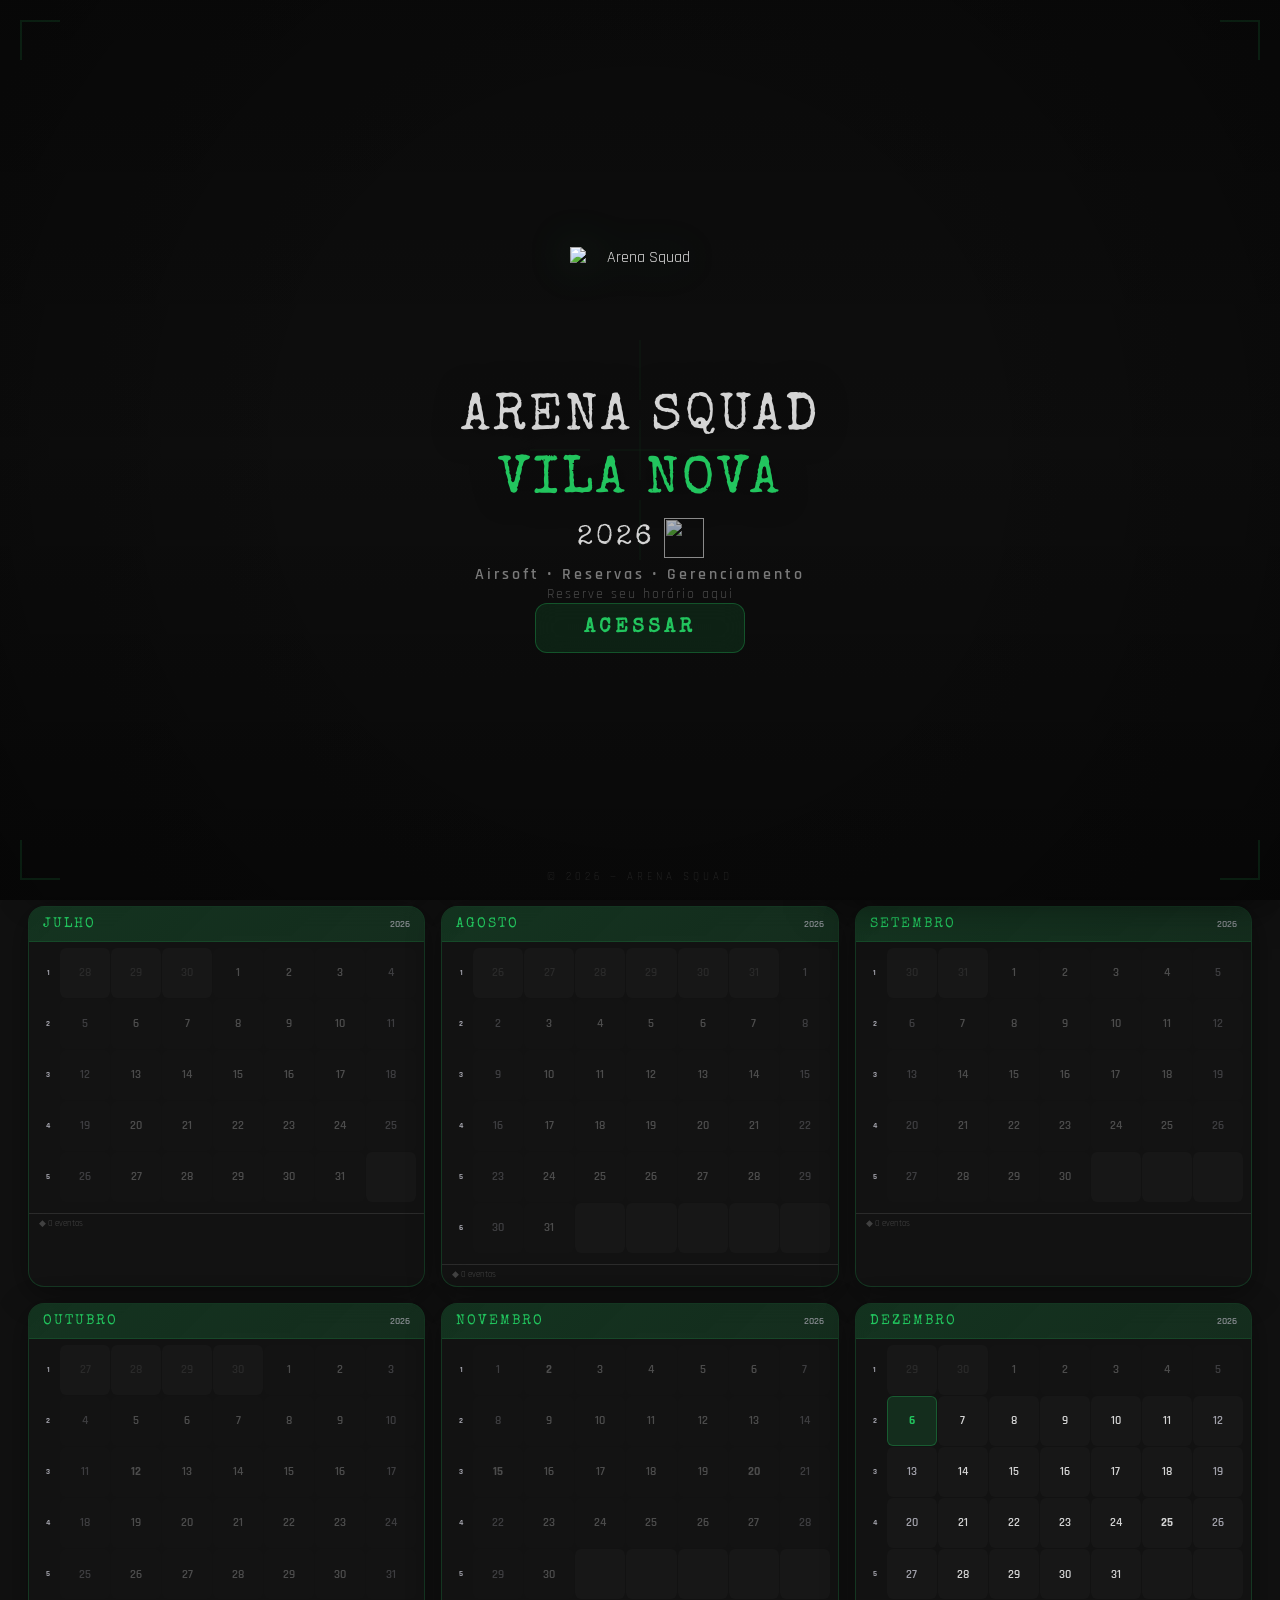
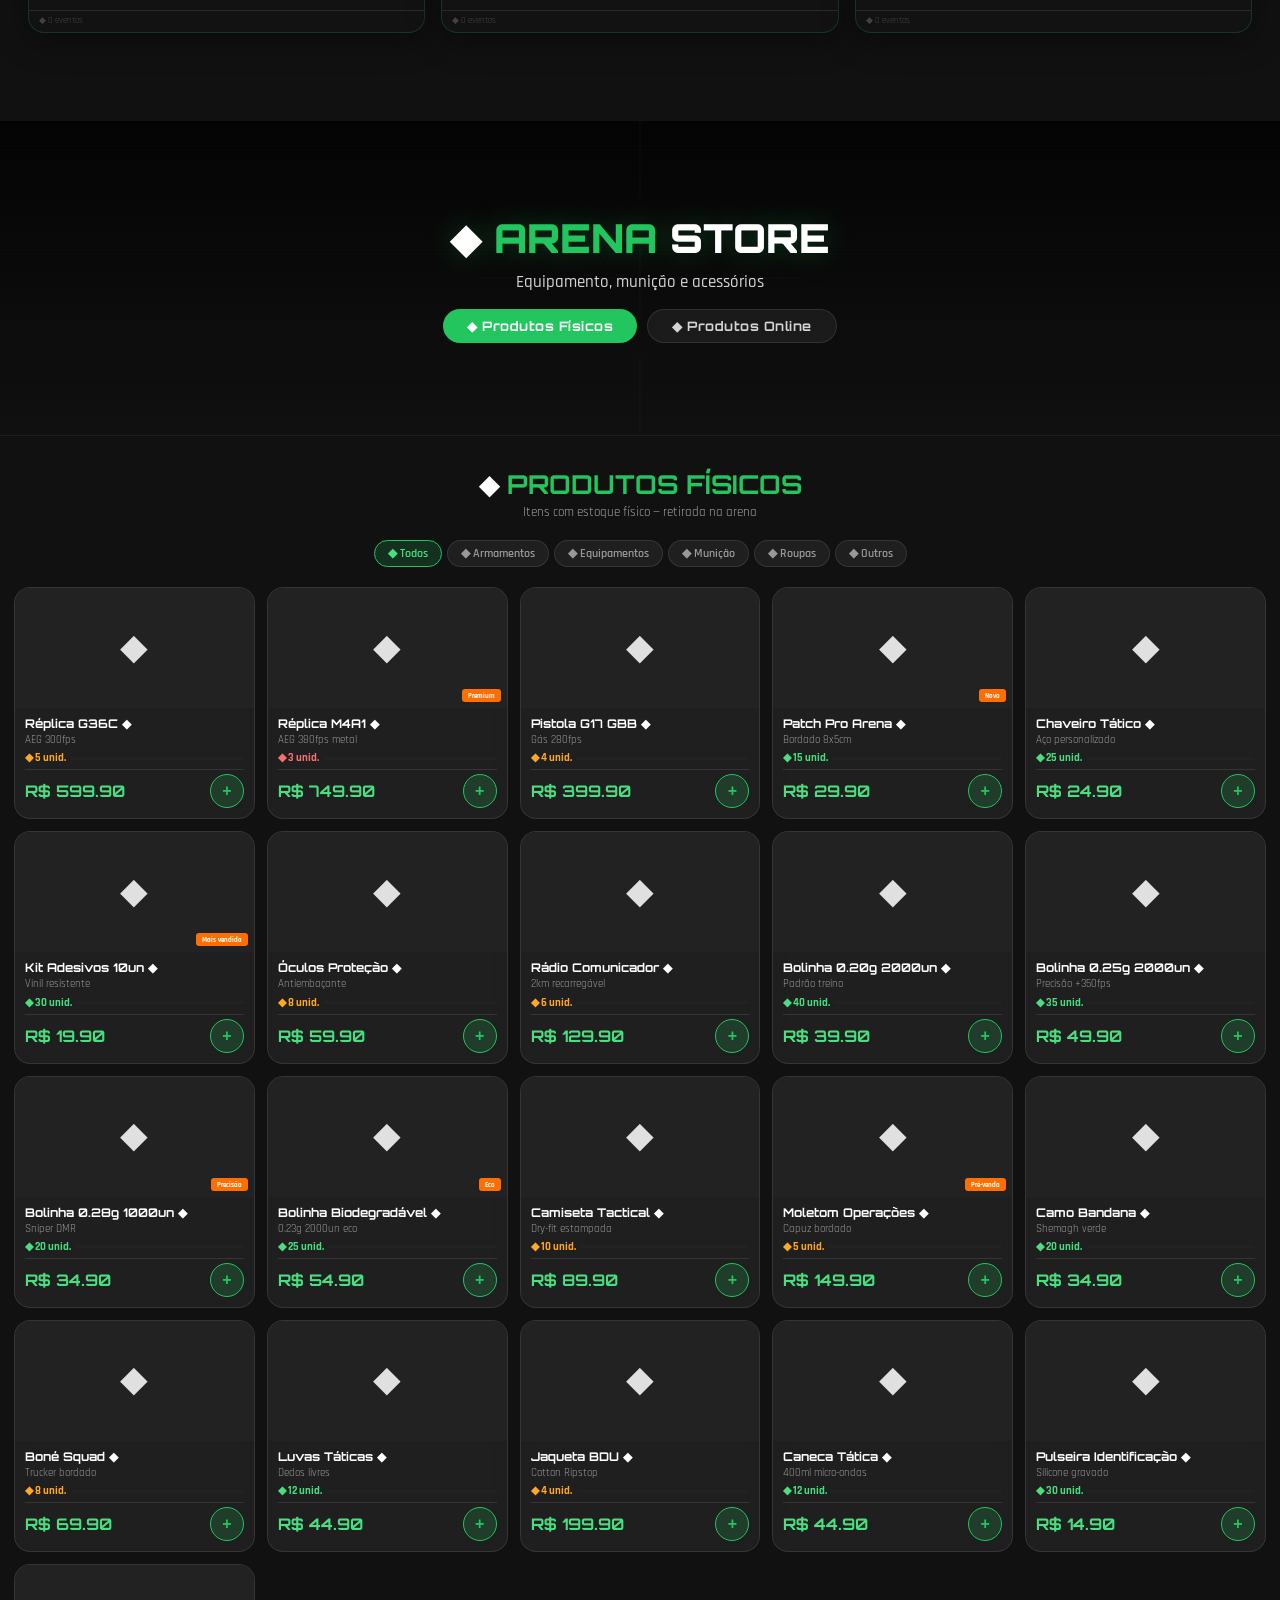
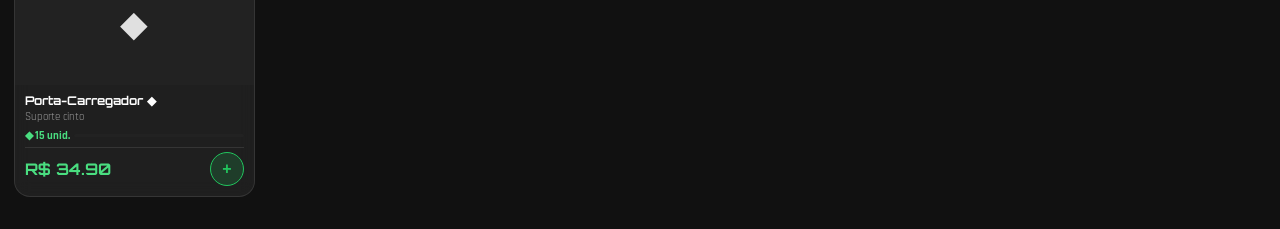
==== index.html @ 77be4187 "Arena Squad - Calendario" ====
<!DOCTYPE html>
<html lang="pt-BR">
<head>
    <meta charset="UTF-8">
    <meta name="viewport" content="width=device-width, initial-scale=1.0, maximum-scale=1.0, user-scalable=no">
    <title>Arena Squad - Airsoft</title>
    <style>
        @import url('https://fonts.googleapis.com/css2?family=Orbitron:wght@400;700;900&family=Rajdhani:wght@300;400;600;700&family=Special+Elite&display=swap');
        * { margin: 0; padding: 0; box-sizing: border-box; -webkit-tap-highlight-color: transparent; }
        :root {
            --green: #22c55e;
            --green-dark: #166534;
            --green-glass: rgba(34,197,94,0.18);
            --green-glow: rgba(34,197,94,0.35);
            --red: #ef4444;
            --red-glass: rgba(239,68,68,0.15);
            --sand: #d4d4d4;
            --sand-dark: #a1a1aa;
            --dark: #111;
            --dark-2: #1a1a1a;
            --glass-bg: rgba(255,255,255,0.06);
            --glass-border: rgba(255,255,255,0.10);
            --glass-shadow: 0 8px 32px rgba(0,0,0,0.4);
            --radius: 16px;
            --radius-sm: 10px;
        }
        html { scroll-behavior: smooth; }
        body {
            font-family: 'Rajdhani', sans-serif;
            background: var(--dark);
            color: #e0e0e0;
            min-height: 100vh;
            overflow-x: hidden;
            -webkit-font-smoothing: antialiased;
        }
        #matrixCanvas {
            position: fixed; inset: 0; z-index: 0;
            width: 100vw; height: 100vh;
            pointer-events: none;
            opacity: 0.6;
        }
        #splash {
            position: fixed; inset: 0; z-index: 9999;
            display: flex; flex-direction: column;
            align-items: center; justify-content: center;
            transition: opacity .7s ease, visibility .7s ease;
            background: var(--dark);
            overflow: hidden;
        }
        #splash.hidden { opacity: 0; visibility: hidden; pointer-events: none; }
        #splash .splash-bg {
            position: absolute; inset: 0;
            background-image: url('Logo realista.jpeg');
            background-size: cover; background-position: center;
            filter: blur(2px) brightness(0.45);
            animation: splashZoom 16s ease-in-out infinite alternate;
            transform: scale(1.05);
        }
        @keyframes splashZoom {
            0% { transform: scale(1.05); }
            100% { transform: scale(1.15); }
        }
        #splash .splash-overlay {
            position: absolute; inset: 0;
            background: linear-gradient(180deg, rgba(0,0,0,0.4), rgba(0,0,0,0.2), rgba(0,0,0,0.5));
        }
        #splash::after {
            content: '';
            position: absolute; inset: 0; z-index: 1;
            background: repeating-linear-gradient(0deg, transparent, transparent 2px, rgba(0,0,0,0.03) 2px, rgba(0,0,0,0.03) 4px),
                        radial-gradient(circle at 50% 50%, transparent 40%, rgba(0,0,0,0.3) 100%);
            pointer-events: none;
        }
        .splash-crosshair {
            position: absolute; z-index: 2; pointer-events: none; opacity: 0.08;
        }
        .splash-crosshair::before {
            content: ''; position: absolute; width: 60px; height: 1px;
            top: 50%; left: 50%; transform: translate(-50%, -50%);
            background: var(--green);
            box-shadow: -80px 0 0 var(--green), 80px 0 0 var(--green);
        }
        .splash-crosshair::after {
            content: ''; position: absolute; width: 1px; height: 60px;
            top: 50%; left: 50%; transform: translate(-50%, -50%);
            background: var(--green);
            box-shadow: 0 -80px 0 var(--green), 0 80px 0 var(--green);
        }
        .splash-corner { position: absolute; z-index: 2; pointer-events: none; opacity: 0.12; }
        .splash-corner.tl { top: 20px; left: 20px; border-top: 2px solid var(--green); border-left: 2px solid var(--green); width: 40px; height: 40px; }
        .splash-corner.tr { top: 20px; right: 20px; border-top: 2px solid var(--green); border-right: 2px solid var(--green); width: 40px; height: 40px; }
        .splash-corner.bl { bottom: 20px; left: 20px; border-bottom: 2px solid var(--green); border-left: 2px solid var(--green); width: 40px; height: 40px; }
        .splash-corner.br { bottom: 20px; right: 20px; border-bottom: 2px solid var(--green); border-right: 2px solid var(--green); width: 40px; height: 40px; }
        .splash-content { position: relative; z-index: 3; display: flex; flex-direction: column; align-items: center; justify-content: center; text-align: center; padding: 20px; width: 100%; max-width: 520px; }
        @keyframes logoPulse { 0%,100% { transform: scale(1); } 50% { transform: scale(1.03); } }
        .splash-content h1 {
            font-family: 'Special Elite', 'Orbitron', monospace;
            font-size: clamp(28px, 7vw, 52px);
            font-weight: 400;
            letter-spacing: 3px;
            text-shadow: 0 2px 30px rgba(0,0,0,0.5);
            line-height: 1.2;
        }
        .splash-content h1 .calendario { color: var(--sand); }
        .splash-content h1 .arena-squad { color: var(--green); }
        .splash-content .splash-sub { color: rgba(255,255,255,0.45); font-size: clamp(13px, 3vw, 16px); letter-spacing: 3px; font-weight: 600; }
        .splash-content .splash-reserve { color: rgba(255,255,255,0.25); font-size: clamp(12px, 2.5vw, 14px); letter-spacing: 2px; }
        .splash-btn {
            background: rgba(34,197,94,0.12);
            backdrop-filter: blur(12px);
            border: 1px solid rgba(34,197,94,0.3);
            color: var(--green);
            padding: 14px 48px;
            border-radius: 12px;
            font-size: clamp(16px, 4vw, 20px);
            font-weight: 700;
            cursor: pointer;
            font-family: 'Special Elite', 'Orbitron', monospace;
            text-transform: uppercase;
            letter-spacing: 4px;
            transition: all .3s ease;
            -webkit-backdrop-filter: blur(12px);
        }
        .splash-btn:hover { background: rgba(34,197,94,0.2); border-color: rgba(34,197,94,0.5); box-shadow: 0 0 40px rgba(34,197,94,0.15); transform: translateY(-2px); }
        .splash-btn:active { transform: scale(.97); }
        .splash-footer { position: absolute; bottom: 16px; z-index: 3; color: rgba(255,255,255,0.1); font-size: 11px; letter-spacing: 4px; }

        .topbar {
            position: sticky; top: 0; z-index: 100;
            background: rgba(10,10,10,0.85);
            backdrop-filter: blur(20px);
            -webkit-backdrop-filter: blur(20px);
            border-bottom: 1px solid var(--glass-border);
            padding: 0 clamp(12px, 3vw, 28px);
            height: 60px;
            display: flex; align-items: center; justify-content: space-between;
        }
        .topbar-brand { display: flex; align-items: center; gap: 10px; text-decoration: none; }
        .topbar-brand .icon { width: 34px; height: 34px; background: var(--glass-bg); border: 1px solid var(--glass-border); border-radius: 10px; display: flex; align-items: center; justify-content: center; font-size: 16px; backdrop-filter: blur(8px); }
        .topbar-brand h1 { font-family: 'Special Elite', 'Orbitron', monospace; font-size: clamp(14px, 3.5vw, 18px); font-weight: 400; color: var(--green); letter-spacing: 2px; }
        .topbar-brand h1 span { color: var(--sand); }
        .topbar-actions { display: flex; gap: 8px; }
        .topbar-actions button { background: var(--glass-bg); border: 1px solid var(--glass-border); backdrop-filter: blur(8px); -webkit-backdrop-filter: blur(8px); color: var(--green); padding: 7px 14px; border-radius: 10px; cursor: pointer; font-size: clamp(11px, 2.5vw, 13px); font-weight: 700; font-family: 'Rajdhani', sans-serif; text-transform: uppercase; letter-spacing: 1px; transition: all .2s; white-space: nowrap; }
        .topbar-actions button:hover { background: var(--green-glass); border-color: rgba(34,197,94,0.3); }
        .topbar-actions .btn-primary { background: linear-gradient(135deg, var(--green-dark), var(--green)); color: #fff; border: none; }

        .year-section { position: relative; z-index: 1; max-width: 1400px; margin: 0 auto; padding: clamp(12px, 3vw, 20px) clamp(12px, 3vw, 28px) 6px; }
        .year-header { background: rgba(255,255,255,0.03); backdrop-filter: blur(16px); -webkit-backdrop-filter: blur(16px); border: 1px solid var(--glass-border); border-radius: var(--radius); padding: clamp(14px, 3vw, 20px) clamp(16px, 3vw, 24px); display: flex; flex-wrap: wrap; gap: 12px; justify-content: space-between; align-items: center; box-shadow: var(--glass-shadow); }
        .year-header h1 { font-family: 'Special Elite', 'Orbitron', monospace; font-size: clamp(20px, 5vw, 26px); font-weight: 400; color: var(--green); letter-spacing: 2px; }
        .year-header h1 span { color: var(--sand); }
        .year-nav { display: flex; gap: 6px; flex-wrap: wrap; }
        .year-nav button { background: var(--glass-bg); backdrop-filter: blur(8px); -webkit-backdrop-filter: blur(8px); border: 1px solid var(--glass-border); color: var(--green); padding: clamp(6px, 1.5vw, 8px) clamp(10px, 2.5vw, 16px); border-radius: 10px; cursor: pointer; font-size: clamp(11px, 2.5vw, 13px); font-weight: 700; font-family: 'Rajdhani', sans-serif; text-transform: uppercase; letter-spacing: 1px; transition: all .2s; }
        .year-nav button:hover { background: var(--green-glass); }
        .year-nav .btn-today { background: linear-gradient(135deg, var(--green-dark), var(--green)); color: #fff; border: none; }

        .months-grid { position: relative; z-index: 1; max-width: 1400px; margin: 0 auto; padding: 0 clamp(12px, 3vw, 28px) clamp(16px, 3vw, 28px); display: grid; grid-template-columns: repeat(auto-fill, minmax(min(300px, 100%), 1fr)); gap: clamp(10px, 2vw, 16px); }
        .month-card { background: rgba(20,20,20,0.6); backdrop-filter: blur(12px); -webkit-backdrop-filter: blur(12px); border: 1px solid rgba(34,197,94,0.2); border-radius: var(--radius); overflow: hidden; box-shadow: var(--glass-shadow); transition: all .3s ease; }
        .month-card:hover { border-color: rgba(34,197,94,0.4); box-shadow: 0 8px 32px rgba(34,197,94,0.1); transform: translateY(-2px); }
        .month-card .mc-header { background: linear-gradient(135deg, rgba(22,101,52,0.4), rgba(34,197,94,0.15)); border-bottom: 1px solid rgba(34,197,94,0.15); padding: clamp(8px, 2vw, 10px) clamp(10px, 2vw, 14px); display: flex; justify-content: space-between; align-items: center; }
        .month-card .mc-header h3 { font-family: 'Special Elite', 'Orbitron', monospace; font-size: clamp(12px, 2vw, 14px); font-weight: 400; color: var(--green); letter-spacing: 2px; text-transform: uppercase; }
        .month-card .mc-header .mc-year { font-size: 10px; color: var(--sand-dark); opacity: .8; font-weight: 600; }
        .month-card .mc-body { padding: clamp(4px, 1vw, 6px) clamp(6px, 1.5vw, 8px) clamp(6px, 1.5vw, 10px); }
        .week-row { display: grid; grid-template-columns: 22px repeat(7, 1fr); gap: 1px; margin-bottom: 1px; }
        .week-row .wn { font-size: 8px; font-weight: 700; color: var(--sand-dark); display: flex; align-items: center; justify-content: center; }
        .week-row .wd { aspect-ratio: 1; border-radius: 6px; display: flex; align-items: center; justify-content: center; cursor: pointer; font-size: clamp(10px, 2vw, 12px); font-weight: 600; color: var(--sand); transition: all .15s ease; min-height: 24px; position: relative; background: rgba(255,255,255,0.02); }
        .week-row .wd:hover { background: var(--green-glass); color: var(--green); }
	        .week-row .wd.past { opacity: 0.3; cursor: default; pointer-events: none; }
        .week-row .wd.other { color: #2a2a2a; }
        .week-row .wd.weekend { color: var(--sand-dark); }
        .week-row .wd.today { background: rgba(34,197,94,0.15); font-weight: 700; color: var(--green); border: 1px solid rgba(34,197,94,0.3); }
        .week-row .wd.selected { background: rgba(34,197,94,0.25); color: #fff; font-weight: 700; border: 1px solid var(--green); }
        .week-row .wd.holiday { font-weight: 700; color: var(--sand); }
        .week-row .wd .ev-dot { width: 5px; height: 5px; border-radius: 50%; position: absolute; bottom: 2px; }
        .week-row .wd .ev-dot.green { background: var(--sand); box-shadow: 0 0 6px rgba(34,197,94,0.6); }
        .week-row .wd .ev-dot.red { background: var(--sand); box-shadow: 0 0 6px rgba(34,197,94,0.6); }
        .week-row .wd .ev-dot.blue { background: var(--sand); box-shadow: 0 0 6px rgba(34,197,94,0.6); }
        .week-row .wd .ev-dot.purple { background: var(--sand); box-shadow: 0 0 6px rgba(34,197,94,0.6); }
        .week-row .wd .ev-dot.yellow { background: var(--sand); box-shadow: 0 0 6px rgba(34,197,94,0.6); }
        .mc-legend { display: flex; gap: 4px; flex-wrap: wrap; padding: 4px 10px 6px; border-top: 1px solid var(--glass-border); font-size: 9px; color: rgba(255,255,255,0.2); }

        .side-panel { position: fixed; top: 60px; right: 0; width: min(440px, 100vw); height: calc(100vh - 60px); background: rgba(10,10,10,0.92); backdrop-filter: blur(24px); -webkit-backdrop-filter: blur(24px); border-left: 1px solid var(--glass-border); box-shadow: -8px 0 40px rgba(0,0,0,0.5); z-index: 50; transform: translateX(100%); transition: transform .35s cubic-bezier(.22,1,.36,1); display: flex; flex-direction: column; }
        .side-panel.open { transform: translateX(0); }
        .side-panel .sp-header { padding: clamp(14px, 3vw, 20px); border-bottom: 1px solid var(--glass-border); display: flex; justify-content: space-between; align-items: flex-start; flex-shrink: 0; }
        .side-panel .sp-header .sp-day { font-size: clamp(24px, 6vw, 28px); font-weight: 900; color: var(--green); font-family: 'Orbitron', monospace; line-height: 1; }
        .side-panel .sp-header .sp-date { font-size: clamp(13px, 3vw, 14px); font-weight: 600; color: var(--sand); }
        .side-panel .sp-header .sp-weekday { font-size: 12px; font-weight: 500; color: rgba(255,255,255,0.3); }
        .side-panel .sp-close { background: var(--glass-bg); border: 1px solid var(--glass-border); font-size: 18px; cursor: pointer; color: rgba(255,255,255,0.4); padding: 6px 10px; border-radius: 8px; transition: all .2s; }
        .side-panel .sp-close:hover { background: rgba(255,255,255,0.08); color: #fff; }
        .side-panel .sp-body { flex: 1; overflow-y: auto; padding: clamp(10px, 2vw, 16px); -webkit-overflow-scrolling: touch; }
        .sp-slot { display: flex; align-items: stretch; gap: 0; border-bottom: 1px solid var(--glass-border); min-height: 48px; transition: background .2s; border-radius: 10px; margin-bottom: 6px; background: var(--glass-bg); }
        .sp-slot:hover { background: rgba(255,255,255,0.05); }
        .sp-slot.ocupado { background: rgba(34,197,94,0.06); border: 1px solid rgba(34,197,94,0.15); }
        .sp-slot.reservado { background: rgba(139,92,246,0.06); border: 1px solid rgba(139,92,246,0.15); }
        .sp-time { width: 70px; flex-shrink: 0; padding: 10px 8px 10px 12px; display: flex; flex-direction: column; align-items: flex-end; justify-content: center; border-right: 1px solid var(--glass-border); }
        .sp-time .sp-hour { font-size: clamp(12px, 2.5vw, 13px); font-weight: 700; color: var(--green); font-family: 'Orbitron', monospace; line-height: 1.2; }
        .sp-time .sp-sub { font-size: 9px; font-weight: 500; color: rgba(255,255,255,0.25); }
        .sp-slot-inner { flex: 1; min-width: 0; padding: 8px 12px; display: flex; flex-direction: column; justify-content: center; gap: 4px; }
        .sp-slot-inner .sp-free { color: rgba(255,255,255,0.15); font-size: 13px; font-style: italic; }
        .sp-ev { display: flex; align-items: center; gap: 8px; padding: 6px 10px; border-radius: 8px; background: rgba(255,255,255,0.03); border-left: 3px solid var(--green); }
        .sp-ev.reuniao { border-left-color: var(--sand); }
        .sp-ev.prazo { border-left-color: var(--sand); }
        .sp-ev.reservado { border-left-color: var(--sand); background: rgba(34,197,94,0.08); }
        .sp-ev .sp-ev-title { flex: 1; font-size: clamp(12px, 2.5vw, 13px); font-weight: 600; color: #ddd; min-width: 0; overflow: hidden; text-overflow: ellipsis; white-space: nowrap; }
        .sp-ev .sp-ev-tag { font-size: 9px; font-weight: 700; text-transform: uppercase; letter-spacing: 0.5px; padding: 2px 6px; border-radius: 4px; background: rgba(255,255,255,0.05); color: rgba(255,255,255,0.4); flex-shrink: 0; }
        .btn-reservar { background: linear-gradient(135deg, var(--green-dark), var(--green)); color: #fff; border: none; padding: 6px 14px; border-radius: 8px; cursor: pointer; font-size: 12px; font-weight: 700; font-family: 'Rajdhani', sans-serif; text-transform: uppercase; letter-spacing: 1px; transition: all .2s; align-self: flex-start; }
        .btn-reservar:hover { box-shadow: 0 0 20px rgba(34,197,94,0.2); }
        .sp-ev-actions { display: flex; gap: 2px; flex-shrink: 0; }
        .sp-ev-actions button { background: none; border: none; color: rgba(255,255,255,0.2); cursor: pointer; padding: 4px 6px; font-size: 13px; border-radius: 6px; transition: all .15s; }
        .sp-ev-actions button:hover { background: rgba(255,255,255,0.06); color: #aaa; }
        .sp-ev-actions .del:hover { background: rgba(239,68,68,0.15); color: #ef4444; }
        .sp-holiday { padding: 10px 14px; background: rgba(234,179,8,0.08); border: 1px solid rgba(234,179,8,0.15); border-radius: 10px; font-size: 14px; font-weight: 600; color: var(--sand); display: flex; align-items: center; gap: 8px; }

        .modal-overlay { position: fixed; inset: 0; background: rgba(0,0,0,0.6); backdrop-filter: blur(8px); -webkit-backdrop-filter: blur(8px); z-index: 200; display: none; align-items: center; justify-content: center; padding: 16px; }
        .modal-overlay.open { display: flex; }
        .modal { background: rgba(20,20,20,0.95); backdrop-filter: blur(24px); -webkit-backdrop-filter: blur(24px); border: 1px solid var(--glass-border); border-radius: var(--radius); padding: clamp(20px, 4vw, 32px); width: min(520px, 100%); box-shadow: 0 20px 60px rgba(0,0,0,0.6); animation: modalIn .3s ease; max-height: 90vh; overflow-y: auto; -webkit-overflow-scrolling: touch; }
        @keyframes modalIn { from { opacity: 0; transform: scale(.96) translateY(10px); } to { opacity: 1; transform: scale(1) translateY(0); } }
        .modal h2 { font-size: clamp(18px, 4vw, 22px); font-weight: 700; margin-bottom: 4px; color: var(--green); font-family: 'Orbitron', monospace; }
        .modal .modal-sub { color: rgba(255,255,255,0.4); font-size: clamp(13px, 2.5vw, 14px); margin-bottom: 18px; }
        .modal label { display: block; font-size: 13px; font-weight: 600; color: var(--sand); margin-bottom: 4px; }
        .modal input, .modal select, .modal textarea { width: 100%; padding: 12px 14px; background: rgba(255,255,255,0.04); border: 1px solid var(--glass-border); border-radius: 10px; font-size: clamp(14px, 3vw, 15px); font-family: 'Rajdhani', sans-serif; color: #e0e0e0; outline: none; margin-bottom: 14px; transition: border .2s; -webkit-appearance: none; appearance: none; }
        .modal input:focus, .modal select:focus, .modal textarea:focus { border-color: var(--green); box-shadow: 0 0 20px rgba(34,197,94,0.08); }
        .modal-row { display: flex; gap: 12px; flex-wrap: wrap; }
        .modal-row > div { flex: 1; min-width: 120px; }
        .modal-actions { display: flex; gap: 10px; justify-content: flex-end; margin-top: 8px; flex-wrap: wrap; }
        .modal-actions button { padding: 12px 24px; border-radius: 10px; font-size: clamp(13px, 3vw, 14px); font-weight: 700; cursor: pointer; font-family: 'Rajdhani', sans-serif; text-transform: uppercase; letter-spacing: 1px; border: none; transition: all .2s; flex: 1; min-width: 100px; }
        .modal-actions .btn-back { background: rgba(255,255,255,0.05); color: rgba(255,255,255,0.5); }
        .modal-actions .btn-back:hover { background: rgba(255,255,255,0.08); }
        .modal-actions .btn-next, .modal-actions .btn-confirm { background: linear-gradient(135deg, var(--green-dark), var(--green)); color: #fff; }
        .modal-actions .btn-next:hover, .modal-actions .btn-confirm:hover { box-shadow: 0 0 20px rgba(34,197,94,0.2); }

        .step { display: none; animation: fadeIn .3s ease; }
        .step.active { display: block; }
        @keyframes fadeIn { from { opacity: 0; transform: translateY(8px); } to { opacity: 1; transform: translateY(0); } }
        .step-indicator { display: flex; gap: 6px; margin-bottom: 18px; }
        .step-dot { flex: 1; height: 4px; border-radius: 4px; background: rgba(255,255,255,0.06); transition: background .3s; }
        .step-dot.active { background: var(--green); }
        .step-dot.done { background: rgba(34,197,94,0.4); }

        .rules-box { background: rgba(255,255,255,0.02); border: 1px solid var(--glass-border); border-radius: 10px; padding: 14px; margin-bottom: 14px; font-size: clamp(12px, 2.5vw, 13px); color: #999; line-height: 1.7; max-height: 180px; overflow-y: auto; }
        .rules-box h4 { font-size: 14px; font-weight: 700; color: var(--green); margin-bottom: 6px; }
        .rules-box ul { padding-left: 16px; }
        .pix-box { background: rgba(34,197,94,0.04); border: 1px solid rgba(34,197,94,0.15); border-radius: 12px; padding: 20px; text-align: center; margin-bottom: 14px; }
        .pix-box .pix-title { font-size: 16px; font-weight: 700; color: var(--green); }
        .pix-box .pix-valor { font-size: clamp(24px, 6vw, 30px); font-weight: 900; color: var(--green); font-family: 'Orbitron', monospace; margin: 8px 0; }
        .pix-box .pix-chave { background: rgba(0,0,0,0.3); border: 1px solid var(--glass-border); border-radius: 8px; padding: 10px; font-size: 13px; font-weight: 600; color: var(--sand); word-break: break-all; margin-bottom: 8px; font-family: monospace; }
        .btn-copy { background: linear-gradient(135deg, var(--green-dark), var(--green)); color: #fff; border: none; padding: 10px 24px; border-radius: 10px; cursor: pointer; font-size: 13px; font-weight: 700; font-family: 'Rajdhani', sans-serif; text-transform: uppercase; letter-spacing: 1px; transition: all .2s; }

        .estilo-item, .tipo-item { border-radius: 10px !important; padding: clamp(8px, 2vw, 12px) !important; border: 1px solid var(--glass-border) !important; background: var(--glass-bg) !important; transition: all .2s; color: rgba(255,255,255,0.6) !important; font-size: clamp(11px, 2.5vw, 12px) !important; cursor: pointer; text-align: center; }
        .estilo-item:hover, .tipo-item:hover { border-color: rgba(34,197,94,0.3) !important; background: var(--green-glass) !important; }
        #estilosGrid, #tipoJogoGrid { display: grid; grid-template-columns: 1fr 1fr; gap: 6px; margin-bottom: 12px; }

        .toast-container { position: fixed; bottom: 16px; right: 16px; left: 16px; z-index: 300; display: flex; flex-direction: column; gap: 8px; pointer-events: none; }
        .toast { background: rgba(20,20,20,0.95); backdrop-filter: blur(16px); -webkit-backdrop-filter: blur(16px); border: 1px solid var(--glass-border); color: #e0e0e0; padding: 12px 20px; border-radius: 12px; font-size: 13px; font-weight: 600; box-shadow: 0 8px 30px rgba(0,0,0,0.3); animation: toastIn .3s ease, toastOut .3s ease 3s forwards; pointer-events: auto; text-align: center; }
        .toast.success { border-color: rgba(34,197,94,0.3); }
        .toast.error { border-color: rgba(239,68,68,0.3); }
        @keyframes toastIn { from { opacity: 0; transform: translateY(20px); } to { opacity: 1; transform: translateY(0); } }
        @keyframes toastOut { to { opacity: 0; transform: translateY(20px); } }

        @media (max-width: 600px) {
            .topbar { height: 54px; padding: 0 12px; }
            .side-panel { width: 100vw; }
            .side-panel .sp-header { padding: 12px 14px; }
            .side-panel .sp-body { padding: 8px 12px; }
            .sp-slot { min-height: 44px; }
            .sp-time { width: 60px; padding: 8px 6px 8px 10px; }
            .sp-time .sp-hour { font-size: 12px; }
            .modal { padding: 20px; }
            .week-row { grid-template-columns: 18px repeat(7, 1fr); }
            .week-row .wd { min-height: 22px; }
        }
    </style>
<style>
<style>/* LOJA CSS */
#storeSection{display:none;position:fixed;top:0;left:0;right:0;bottom:0;z-index:9999;background:#111;overflow-y:auto}

@import url('https://fonts.googleapis.com/css2?family=Orbitron:wght@400;700;900&family=Rajdhani:wght@300;400;600;700&family=Special+Elite&display=swap');
#storeSection * {margin:0;padding:0;box-sizing:border-box}
:root{--green:#22c55e;--green-dark:#166534;--green-light:#4ade80;--green-glass:rgba(34,197,94,0.18);--green-glow:rgba(34,197,94,0.35);--red:#ef4444;--red-light:#f87171;--sand:#d4d4d4;--sand-dark:#a1a1aa;--dark:#111;--dark-2:#1a1a1a;--dark-3:#222;--glass-bg:rgba(255,255,255,0.06);--glass-border:rgba(255,255,255,0.10);--radius:16px;--radius-sm:10px;--radius-xs:6px}
html {scroll-behavior:smooth}
body {font-family:'Rajdhani',sans-serif;background:var(--dark);color:#e0e0e0;min-height:100vh;overflow-x:hidden}
#storeSection #skullsCanvas {position:fixed;inset:0;z-index:0;width:100vw;height:100vh;pointer-events:none;opacity:.12}
#storeSection ::-webkit-scrollbar {width:6px}
#storeSection ::-webkit-scrollbar-track {background:var(--dark-2)}
#storeSection ::-webkit-scrollbar-thumb {background:var(--green);border-radius:3px}
#storeSection .topbar {position:fixed;top:0;left:0;right:0;z-index:1000;height:60px;background:rgba(17,17,17,0.94);backdrop-filter:blur(12px);border-bottom:1px solid var(--glass-border);display:flex;align-items:center;justify-content:space-between;padding:0 14px}
#storeSection .topbar-logo {font-family:'Special Elite','Orbitron',monospace;font-size:17px;color:var(--green);text-decoration:none;display:flex;align-items:center;gap:8px}
#storeSection .topbar-logo span {color:var(--sand)}
#storeSection .topbar-logo .badge {font-size:9px;background:var(--green);color:#fff;padding:2px 7px;border-radius:4px;font-family:'Rajdhani',sans-serif;font-weight:700}
#storeSection .topbar-right {display:flex;align-items:center;gap:5px}
#storeSection .topbar-link {color:#aaa;font-weight:600;font-size:12px;transition:color .3s;padding:5px 9px;border-radius:var(--radius-xs);cursor:pointer;background:none;border:none;font-family:'Rajdhani',sans-serif}
#storeSection .topbar-link:hover {color:var(--green);background:var(--green-glass)}
#storeSection .topbar-link.admin-link {color:var(--sand-dark)}
#storeSection .topbar-link.admin-link:hover {color:var(--sand)}
#storeSection .cart-btn {position:relative;background:var(--green-glass);border:1px solid var(--green);color:var(--green);padding:5px 12px;border-radius:var(--radius-sm);cursor:pointer;font-weight:700;font-size:12px;font-family:'Rajdhani',sans-serif;display:flex;align-items:center;gap:5px;transition:all .3s}
#storeSection .cart-btn:hover {background:var(--green);color:#fff}
#storeSection .cart-count {background:var(--red);color:#fff;font-size:10px;font-weight:700;min-width:17px;height:17px;border-radius:9px;display:flex;align-items:center;justify-content:center;position:absolute;top:-5px;right:-5px;transition:transform .3s}
#storeSection .cart-count.pop {animation:pop .3s ease}
@keyframes pop{0%{transform:scale(1)}50%{transform:scale(1.3)}100%{transform:scale(1)}}
#storeSection .hero {position:relative;z-index:1;margin-top:60px;min-height:35vh;display:flex;flex-direction:column;align-items:center;justify-content:center;text-align:center;padding:32px 20px;background:linear-gradient(180deg,rgba(0,0,0,0.75),rgba(17,17,17,0.92)),url('Logo realista.jpeg')center/cover no-repeat;border-bottom:1px solid var(--glass-border);overflow:hidden}
#storeSection .hero::before {content:'';position:absolute;inset:0;background:repeating-linear-gradient(0deg,transparent,transparent 2px,rgba(0,0,0,0.04)2px,rgba(0,0,0,0.04)4px);pointer-events:none}
#storeSection .hero-crosshair {position:absolute;pointer-events:none;opacity:.06}
#storeSection .hero-crosshair::before {content:'';position:absolute;width:80px;height:1px;top:50%;left:50%;transform:translate(-50%,-50%);background:var(--green);box-shadow:-120px 0 0 var(--green),120px 0 0 var(--green)}
#storeSection .hero-crosshair::after {content:'';position:absolute;width:1px;height:80px;top:50%;left:50%;transform:translate(-50%,-50%);background:var(--green);box-shadow:0 -120px 0 var(--green),0 120px 0 var(--green)}
#storeSection .hero h1 {font-family:'Orbitron',monospace;font-size:clamp(22px,6vw,40px);font-weight:900;color:#fff;text-transform:uppercase;position:relative;z-index:1;text-shadow:0 0 30px rgba(34,197,94,0.3)}
#storeSection .hero h1 span {color:var(--green)}
#storeSection .hero p {font-size:clamp(13px,2vw,17px);color:var(--sand);margin-top:8px;position:relative;z-index:1;font-weight:500}
#storeSection .section {position:relative;z-index:1;padding:32px 14px;max-width:1280px;margin:0 auto}
#storeSection .section-header {text-align:center;margin-bottom:20px}
#storeSection .section-header h2 {font-family:'Orbitron',monospace;font-size:clamp(18px,4vw,26px);font-weight:700;color:#fff;text-transform:uppercase}
#storeSection .section-header h2 span {color:var(--green)}
#storeSection .cat-tabs {display:flex;flex-wrap:wrap;gap:5px;justify-content:center;margin-bottom:20px}
#storeSection .cat-tab {padding:5px 13px;border-radius:20px;background:var(--glass-bg);border:1px solid var(--glass-border);color:#999;font-weight:600;font-size:12px;cursor:pointer;transition:all .3s;font-family:'Rajdhani',sans-serif}
#storeSection .cat-tab:hover {border-color:rgba(34,197,94,0.3);color:var(--green-light)}
#storeSection .cat-tab.active {background:var(--green-glass);border-color:var(--green);color:var(--green-light)}
#storeSection .product-grid {display:grid;grid-template-columns:repeat(auto-fill,minmax(220px,1fr));gap:12px}
#storeSection .product-card {background:var(--glass-bg);border:1px solid var(--glass-border);border-radius:var(--radius);overflow:hidden;transition:all .3s;backdrop-filter:blur(8px);display:flex;flex-direction:column}
#storeSection .product-card:hover {border-color:var(--green);transform:translateY(-2px);box-shadow:0 8px 30px rgba(34,197,94,0.1)}
#storeSection .product-img {width:100%;height:120px;background:var(--dark-3);display:flex;align-items:center;justify-content:center;font-size:36px;position:relative;overflow:hidden}
#storeSection .product-img .badge-type {position:absolute;top:5px;left:5px;font-size:7px;font-weight:700;padding:2px 7px;border-radius:3px}
#storeSection .badge-armamentos {background:#374151;color:#fff}.badge-equipamentos{background:#374151;color:#fff}.badge-municao{background:#374151;color:#fff}.badge-roupas{background:#374151;color:#fff}.badge-outros{background:#374151;color:#fff}.badge-mensal{background:#374151;color:#fff}.badge-anual{background:#374151;color:#fff}
#storeSection .product-info {padding:8px 10px 10px;flex:1;display:flex;flex-direction:column}
#storeSection .product-info h3 {font-family:'Orbitron',monospace;font-size:12px;font-weight:700;color:#fff;margin-bottom:2px}
#storeSection .product-info .desc {font-size:11px;color:#999;line-height:1.3;flex:1;margin-bottom:4px}
#storeSection .stock-row {display:flex;align-items:center;gap:4px;margin-bottom:4px;font-size:11px;font-weight:700}
#storeSection .stock-row .bar {flex:1;height:3px;border-radius:2px;background:var(--dark-3);overflow:hidden}
#storeSection .stock-row .bar .fill {height:100%;border-radius:2px;transition:width .5s}
#storeSection .stock-num.alta {color:var(--green-light)}.stock-num.media{color:#ffa726}.stock-num.baixa{color:var(--red-light)}.stock-num.zero{color:#555}
#storeSection .prod-bottom {display:flex;align-items:center;justify-content:space-between;gap:8px;margin-top:auto;padding-top:4px;border-top:1px solid var(--glass-border)}
#storeSection .prod-bottom .price {font-family:'Orbitron',monospace;font-size:16px;font-weight:700;color:var(--green-light)}
#storeSection .btn-add {min-width:34px;height:34px;border-radius:50%;background:var(--green-glass);border:1px solid var(--green);color:var(--green);font-size:16px;font-weight:700;cursor:pointer;transition:all .3s;display:flex;align-items:center;justify-content:center}
#storeSection .btn-add:hover {background:var(--green);color:#fff}
#storeSection .btn-add:disabled {opacity:0.3;cursor:not-allowed;background:transparent;border-color:#333;color:#555}
#storeSection #importArea:hover {background:var(--green-glass)}
#storeSection #importArea .ia-icon {font-size:32px;margin-bottom:6px}
#storeSection #importArea .ia-text {color:#ccc;font-size:14px;font-weight:600}
#storeSection #importArea .ia-hint {color:#666;font-size:11px;margin-top:3px}
#storeSection #importInput {display:none}

#storeSection .cart-overlay {position:fixed;inset:0;z-index:2000;background:rgba(0,0,0,0.7);opacity:0;visibility:hidden;transition:all .4s}
#storeSection .cart-overlay.open {opacity:1;visibility:visible}
#storeSection .cart-sidebar {position:fixed;top:0;right:0;bottom:0;z-index:2001;width:380px;max-width:100vw;background:var(--dark-2);border-left:1px solid var(--glass-border);display:flex;flex-direction:column;transform:translateX(100%);transition:transform .4s cubic-bezier(.4,0,.2,1)}
#storeSection .cart-sidebar.open {transform:translateX(0)}
#storeSection .cart-header {display:flex;align-items:center;justify-content:space-between;padding:12px 16px;border-bottom:1px solid var(--glass-border)}
#storeSection .cart-header h3 {font-family:'Orbitron',monospace;color:#fff;font-size:14px}
#storeSection .cart-header h3 span {color:var(--green)}
#storeSection .cart-close {background:none;border:none;color:#888;font-size:20px;cursor:pointer;padding:4px}
#storeSection .cart-close:hover {color:#fff}
#storeSection .cart-itens {flex:1;overflow-y:auto;padding:10px 16px}
#storeSection .cart-vazio {text-align:center;padding:20px 0;color:#666;font-size:13px}
#storeSection .cart-vazio .ic {font-size:34px;margin-bottom:6px}
#storeSection .cart-item {display:flex;gap:8px;padding:6px 0;border-bottom:1px solid var(--glass-border)}
#storeSection .cart-item .ci-icon {width:34px;height:34px;flex-shrink:0;background:var(--dark-3);border-radius:var(--radius-xs);display:flex;align-items:center;justify-content:center;font-size:16px}
#storeSection .cart-item .ci-info {flex:1;min-width:0}
#storeSection .cart-item .ci-info h4 {font-size:12px;color:#fff;font-weight:600}
#storeSection .cart-item .ci-info .ci-preco {color:var(--green-light);font-weight:700;font-size:12px}
#storeSection .cart-item .ci-qty {display:flex;align-items:center;gap:4px;margin-top:2px}
#storeSection .ci-qty button {width:20px;height:20px;border-radius:3px;border:1px solid var(--glass-border);background:var(--dark-3);color:#fff;cursor:pointer;font-weight:700;font-size:10px;display:flex;align-items:center;justify-content:center;transition:all .2s}
#storeSection .ci-qty button:hover {background:var(--green);border-color:var(--green)}
#storeSection .ci-qty button:disabled {opacity:0.3}
#storeSection .ci-qty span {min-width:14px;text-align:center;font-weight:700;font-size:12px}
#storeSection .ci-remove {background:none;border:none;color:#555;font-size:12px;cursor:pointer;padding:0 3px}
#storeSection .ci-remove:hover {color:var(--red-light)}
#storeSection .cart-footer {border-top:1px solid var(--glass-border);padding:10px 16px}
#storeSection .cart-total {display:flex;justify-content:space-between;font-size:14px;font-weight:700;color:#fff;margin-bottom:6px}
#storeSection .cart-total .val {color:var(--green-light);font-family:'Orbitron',monospace}
#storeSection .form-ret label {display:block;font-size:10px;font-weight:600;color:var(--sand-dark);margin-bottom:2px}
#storeSection .form-ret input, #storeSection .form-ret textarea {width:100%;padding:6px 9px;background:var(--dark-3);border:1px solid var(--glass-border);border-radius:var(--radius-xs);color:#fff;font-family:'Rajdhani',sans-serif;font-size:12px;margin-bottom:4px;transition:border-color .3s}
#storeSection .form-ret textarea {resize:vertical;min-height:36px}
#storeSection .form-ret input:focus, #storeSection .form-ret textarea:focus {outline:none;border-color:var(--green)}
#storeSection .form-ret input.invalid {border-color:var(--red)}
#storeSection .form-ret .erro {display:none;font-size:10px;color:var(--red-light);margin-top:-2px;margin-bottom:2px}
#storeSection .form-ret .erro.show {display:block}
#storeSection .btn-final {width:100%;padding:10px;background:var(--green);border:none;border-radius:var(--radius-sm);color:#fff;font-weight:700;font-size:13px;font-family:'Orbitron',monospace;cursor:pointer;transition:all .3s}
#storeSection .btn-final:hover {background:var(--green-dark);box-shadow:0 0 14px var(--green-glow)}
#storeSection .btn-final:disabled {opacity:0.4}
#storeSection .toast {position:fixed;bottom:20px;left:50%;transform:translateX(-50%);z-index:3000;background:var(--dark-2);border:1px solid var(--green);padding:9px 18px;border-radius:var(--radius-sm);color:#fff;font-weight:600;font-size:12px;box-shadow:0 6px 30px rgba(0,0,0,0.6);opacity:0;visibility:hidden;transition:all .4s}
#storeSection .toast.show {opacity:1;visibility:visible;bottom:26px}
#storeSection .modal-overlay {position:fixed;inset:0;z-index:3000;background:rgba(0,0,0,0.8);display:flex;align-items:center;justify-content:center;padding:16px;opacity:0;visibility:hidden;transition:all .4s}
#storeSection .modal-overlay.open {opacity:1;visibility:visible}
#storeSection .modal {background:var(--dark-2);border:1px solid var(--glass-border);border-radius:var(--radius);padding:20px;max-width:400px;width:100%;text-align:center;transform:scale(0.9);transition:transform .4s;max-height:80vh;overflow-y:auto}
#storeSection .modal-overlay.open .modal {transform:scale(1)}
#storeSection .modal .m-icon {font-size:38px;margin-bottom:8px}
#storeSection .modal h3 {font-family:'Orbitron',monospace;color:#fff;font-size:16px;margin-bottom:4px}
#storeSection .modal p {color:#aaa;font-size:13px;line-height:1.5}
#storeSection .modal .m-detail {color:var(--sand);font-size:11px;margin:3px 0}
#storeSection .modal .m-total {color:var(--green-light);font-family:'Orbitron',monospace;font-size:20px;font-weight:700;margin:8px 0}
#storeSection .btn-m {padding:7px 22px;background:var(--green);border:none;border-radius:var(--radius-sm);color:#fff;font-weight:700;font-size:12px;font-family:'Rajdhani',sans-serif;cursor:pointer;transition:all .3s}
#storeSection .btn-m:hover {background:var(--green-dark)}
#storeSection .pix-box {background:var(--dark-3);border-radius:var(--radius-xs);padding:12px;margin:8px 0;border:1px dashed var(--green)}
#storeSection .pix-box .pix-lb {font-size:10px;color:var(--sand-dark);font-weight:600}
#storeSection .pix-box .pix-chave {font-family:'Courier New',monospace;font-size:12px;color:var(--green-light);word-break:break-all;margin-top:4px;padding:5px;background:var(--dark);border-radius:3px}

#storeSection .admin-overlay {position:fixed;inset:0;z-index:2500;background:rgba(0,0,0,0.75);opacity:0;visibility:hidden;transition:all .4s}
#storeSection .admin-overlay.open {opacity:1;visibility:visible}
#storeSection .admin-modal {position:fixed;top:50%;left:50%;transform:translate(-50%,-50%)scale(0.92);z-index:2501;width:650px;max-width:calc(100vw-32px);max-height:85vh;background:var(--dark-2);border:1px solid var(--glass-border);border-radius:var(--radius);padding:0;opacity:0;visibility:hidden;transition:all .4s;display:flex;flex-direction:column}
#storeSection .admin-modal.open {opacity:1;visibility:visible;transform:translate(-50%,-50%)scale(1)}
#storeSection .admin-modal .am-hd {display:flex;align-items:center;justify-content:space-between;padding:12px 16px;border-bottom:1px solid var(--glass-border);flex-shrink:0}
#storeSection .admin-modal .am-hd h3 {font-family:'Orbitron',monospace;color:var(--green);font-size:14px;display:flex;align-items:center;gap:6px}
#storeSection .admin-modal .am-close {background:none;border:none;color:#888;font-size:20px;cursor:pointer;padding:4px}
#storeSection .admin-modal .am-close:hover {color:#fff}
#storeSection .admin-login {padding:24px;text-align:center}
#storeSection .admin-login input {padding:7px 12px;background:var(--dark-3);border:1px solid var(--glass-border);border-radius:var(--radius-xs);color:#fff;font-size:14px;font-family:'Rajdhani',sans-serif;text-align:center;letter-spacing:4px;width:80px;margin-bottom:8px}
#storeSection .admin-login input:focus {outline:none;border-color:var(--green)}
#storeSection .admin-login .err {color:var(--red-light);font-size:11px;display:none}
#storeSection .admin-tabs {display:flex;gap:3px;padding:0 16px;border-bottom:1px solid var(--glass-border);flex-shrink:0}
#storeSection .admin-tab {padding:7px 13px;font-size:11px;font-weight:600;cursor:pointer;border-bottom:2px solid transparent;transition:all .3s;color:#888;font-family:'Rajdhani',sans-serif;background:none;border-top:none;border-left:none;border-right:none}
#storeSection .admin-tab:hover {color:#fff}
#storeSection .admin-tab.active {color:var(--green);border-bottom-color:var(--green)}
#storeSection .admin-body {padding:12px 16px;overflow-y:auto;flex:1;min-height:150px}
#storeSection .ae-item {display:flex;align-items:center;gap:6px;padding:5px 0;border-bottom:1px solid var(--glass-border)}
#storeSection .ae-item .ae-icon {font-size:14px;width:22px;text-align:center}
#storeSection .ae-item .ae-nome {flex:1;font-size:11px;color:#ddd;font-weight:600}
#storeSection .ae-item .ae-qty {font-size:12px;font-weight:700;min-width:26px;text-align:center}
#storeSection .ae-item .ae-btn {width:20px;height:20px;border-radius:3px;border:1px solid var(--glass-border);background:var(--dark-3);color:#fff;cursor:pointer;font-weight:700;font-size:10px;transition:all .2s;display:flex;align-items:center;justify-content:center}
#storeSection .ae-item .ae-btn:hover {border-color:var(--green)}
#storeSection .ae-menos:hover {border-color:var(--red)!important;color:var(--red-light)!important}
#storeSection .ped-card {background:var(--glass-bg);border:1px solid var(--glass-border);border-radius:var(--radius-sm);padding:10px 12px;margin-bottom:7px}
#storeSection .ped-card .pc-hd {display:flex;justify-content:space-between;align-items:flex-start;margin-bottom:3px;gap:6px}
#storeSection .ped-card .pc-cli {font-size:13px;font-weight:700;color:#fff}
#storeSection .ped-card .pc-data {font-size:10px;color:var(--sand-dark);white-space:nowrap}
#storeSection .ped-card .pc-id {font-size:9px;color:#555;font-family:monospace}
#storeSection .ped-card .pc-info {font-size:11px;color:#aaa;line-height:1.4}
#storeSection .ped-card .pc-info strong {color:var(--sand)}
#storeSection .ped-card .pc-itens {margin-top:3px;font-size:10px;color:#999}
#storeSection .ped-card .pc-total {font-family:'Orbitron',monospace;font-size:13px;font-weight:700;color:var(--green-light);margin-top:2px}
#storeSection .ped-card .pc-ret {display:inline-block;margin-top:3px;font-size:10px;font-weight:600;padding:2px 7px;border-radius:3px;background:rgba(34,197,94,0.12);color:var(--green-light)}
#storeSection .ped-empty {text-align:center;padding:20px 0;color:#555;font-size:12px}
#storeSection .admin-sair {margin-top:8px;width:100%;padding:6px;background:transparent;border:1px solid var(--red);color:var(--red-light);border-radius:var(--radius-xs);cursor:pointer;font-weight:700;font-family:'Rajdhani',sans-serif;font-size:11px;transition:all .3s}
#storeSection .admin-sair:hover {background:var(--red-glass)}
#storeSection .foto-admin-item {display:flex;gap:8px;align-items:center;padding:5px 0;border-bottom:1px solid var(--glass-border)}
#storeSection .foto-admin-item .fai-thumb {width:38px;height:38px;border-radius:var(--radius-xs);background:var(--dark-3);overflow:hidden;flex-shrink:0}
#storeSection .foto-admin-item .fai-thumb img {width:100%;height:100%;object-fit:cover}
#storeSection .foto-admin-item .fai-info {flex:1;min-width:0}
#storeSection .foto-admin-item .fai-info .fai-nome {font-size:11px;color:#ddd;font-weight:600}
#storeSection .foto-admin-item .fai-info .fai-timer {font-size:10px;color:var(--sand-dark)}
#storeSection .foto-admin-item .fai-del {width:22px;height:22px;border-radius:3px;border:1px solid var(--glass-border);background:var(--dark-3);color:var(--red-light);cursor:pointer;font-size:11px;transition:all .2s;display:flex;align-items:center;justify-content:center}
#storeSection .foto-admin-item .fai-del:hover {border-color:var(--red);background:var(--red-glass)}
@media(max-width:600px){
#storeSection .topbar-logo {font-size:13px}.topbar-logo .badge{display:none}.topbar-link{font-size:10px;padding:4px 5px}.cart-btn{padding:4px 8px;font-size:10px}
#storeSection .section, #storeSection .foto-section {padding:20px 10px}.product-grid,.foto-grid{grid-template-columns:1fr}.cart-sidebar{width:100vw}
#storeSection .admin-modal {width:calc(100vw-16px);max-height:90vh}.admin-body{padding:8px 10px}.hero{min-height:28vh;padding:20px 14px}
#storeSection .cat-tab {font-size:10px;padding:4px 10px}.select-bar{padding:8px 12px;flex-wrap:wrap}.select-bar .sb-btn{padding:6px 14px;font-size:11px}
}
@keyframes fu{from{opacity:0;transform:translateY(14px)}to{opacity:1;transform:translateY(0)}}
#storeSection .fu {animation:fu .4s ease both}.fu1{animation-delay:.05s}.fu2{animation-delay:.1s}.fu3{animation-delay:.15s}

</style>
</head>
<body>

<canvas id="matrixCanvas"></canvas>

<div id="splash">
    <div class="splash-bg"></div>
    <div class="splash-overlay"></div>
    <div class="splash-crosshair"></div>
    <div class="splash-corner tl"></div>
    <div class="splash-corner tr"></div>
    <div class="splash-corner bl"></div>
    <div class="splash-corner br"></div>
    <div class="splash-content">
        <img src="Logo verde.jpeg" alt="Arena Squad" style="width:min(140px,35vw);height:min(140px,35vw);object-fit:contain;filter:drop-shadow(0 0 20px rgba(34,197,94,0.3));animation:logoPulse 4s ease-in-out infinite;position:relative;z-index:3;" />
        <h1><span class="calendario">ARENA SQUAD</span> <span class="arena-squad">VILA NOVA</span></h1>
        <div style="display:flex;align-items:center;gap:10px;margin:6px 0;">
            <span style="font-family:'Special Elite',monospace;font-size:clamp(18px,5vw,28px);color:var(--sand);letter-spacing:3px;">2026</span>
            <img src="Logo calendario.jpeg" alt="" style="width:clamp(28px,6vw,40px);height:clamp(28px,6vw,40px);object-fit:contain;opacity:0.7;" />
        </div>
        <p class="splash-sub">Airsoft • Reservas • Gerenciamento</p>
        <p class="splash-reserve">Reserve seu horário aqui</p>
        <button class="splash-btn" onclick="enterApp()">ACESSAR</button>
    </div>
    <div class="splash-footer">© 2026 — ARENA SQUAD</div>
</div>

<div id="calendarSection"><div class="topbar">
    <div class="topbar-brand">
        <div class="icon">⚔️</div>
        <div><h1>ARENA <span>SQUAD</span></h1></div>
    </div>
    <div class="topbar-actions">
        <button class="hide-mobile" onclick="goToday()">◆ Hoje</button>
        <button class="btn-primary" onclick="if(state.panelDay&&state.panelMonth!=null)iniciarReserva(state.year+'-'+String(state.panelMonth+1).padStart(2,'0')+'-'+String(state.panelDay).padStart(2,'0'),'08:00')">+ Novo</button>
    </div>
</div>

<div class="year-section">
    <div class="year-header">
        <h1><span>ARENA SQUAD</span> <span style="color:var(--sand);font-size:clamp(12px,2.5vw,16px)">VILA NOVA</span></h1>
        <div class="year-nav">
            <button onclick="prevYear()">◀</button>
            <button class="btn-today" onclick="goToday()">◆</button>
            <button onclick="nextYear()">▶</button>
        </div>
    </div>
</div>

<div class="months-grid" id="monthsGrid"></div>

<div class="side-panel" id="sidePanel">
    <div class="sp-header">
        <div>
            <div class="sp-day" id="spDay">1</div>
            <div class="sp-date" id="spDate">1 de Janeiro de 2026</div>
            <div class="sp-weekday" id="spWeekday">Quinta-feira</div>
        </div>
        <button class="sp-close" onclick="closePanel()">✕</button>
    </div>
    <div class="sp-body" id="spBody"><div style="text-align:center;padding:40px 0;color:rgba(255,255,255,0.2);">Carregando...</div></div>
</div>

<div class="modal-overlay" id="modalReserva">
    <div class="modal">
        <div class="step-indicator" id="stepIndicator"></div>
        <h2 id="reservaTitle">Reservar</h2>
        <p class="modal-sub" id="reservaSub">Preencha seus dados</p>
        <div class="step active" id="step1">
            <label>Nome Completo</label><input type="text" id="resNome" placeholder="Seu nome" />
            <label>Telefone / WhatsApp</label><input type="tel" id="resTel" placeholder="(47) 99999-9999" />
            <div class="modal-actions"><button class="btn-next" onclick="stepNext()">Continuar →</button></div>
        </div>
        <div class="step" id="step2">
            <div class="rules-box">
                <h4>◆ Regras</h4><ul><li><strong>Duração:</strong> 2 horas por jogo.</li><li><strong>Pontualidade:</strong> Atrasos não estendem o tempo.</li><li><strong>Conduta:</strong> Respeito obrigatório. Ofensas resultam em expulsão sem reembolso.</li><li><strong>Cancelamento:</strong> Até 2h de antecedência pode reagendar.</li><li><strong>Menores:</strong> Menores de 16 anos precisam de autorização.</li></ul>
            </div>
            <div style="display:flex;align-items:flex-start;gap:8px;margin-bottom:14px;"><input type="checkbox" id="resAceito" style="width:18px;margin-top:3px;cursor:pointer;" /><label style="font-size:13px;cursor:pointer;color:rgba(255,255,255,0.5);">Aceito as regras</label></div>
            <div class="modal-actions"><button class="btn-back" onclick="stepBack()">← Voltar</button><button class="btn-next" onclick="stepNext()">Continuar →</button></div>
        </div>
        <div class="step" id="step3">
            <label style="font-size:14px;font-weight:700;color:var(--green);">◆ Estilo de Jogo</label>
            <p style="color:rgba(255,255,255,0.3);font-size:13px;margin-bottom:10px;">Selecione o tipo de partida:</p>
            <div id="estilosGrid">
                <div class="estilo-item" data-estilo="caça ogiva" onclick="selecionarEstilo(this)"><span style="font-size:18px;color:var(--sand);">◆</span><br>Caça Ogiva</div>
                <div class="estilo-item" data-estilo="ataque e defesa" onclick="selecionarEstilo(this)"><span style="font-size:18px;color:var(--sand);">▲</span><br>Ataque e Defesa</div>
                <div class="estilo-item" data-estilo="desarme de bomba" onclick="selecionarEstilo(this)"><span style="font-size:18px;color:var(--sand);">◈</span><br>Desarme de Bomba</div>
                <div class="estilo-item" data-estilo="dominação" onclick="selecionarEstilo(this)"><span style="font-size:18px;color:var(--sand);">⬥</span><br>Dominação</div>
                <div class="estilo-item" data-estilo="conquista de objetivo" onclick="selecionarEstilo(this)"><span style="font-size:18px;color:var(--sand);">✦</span><br>Conquista de Objetivo</div>
                <div class="estilo-item" data-estilo="resgate de refém" onclick="selecionarEstilo(this)"><span style="font-size:18px;color:var(--sand);">⛊</span><br>Resgate de Refém</div>
                <div class="estilo-item" data-estilo="recuperação de objetivo" onclick="selecionarEstilo(this)"><span style="font-size:18px;color:var(--sand);">⛁</span><br>Recuperação de Objetivo</div>
                <div class="estilo-item" data-estilo="team deathmatch" onclick="selecionarEstilo(this)"><span style="font-size:18px;color:var(--sand);">⚔</span><br>Team Deathmatch</div>
                <div class="estilo-item" data-estilo="milsim" onclick="selecionarEstilo(this)"><span style="font-size:18px;color:var(--sand);">◉</span><br>Milsim</div>
                <div class="estilo-item" data-estilo="personalizado" onclick="selecionarEstilo(this)"><span style="font-size:18px;color:var(--sand);">◎</span><br>Personalizado</div>
            </div>
            <div id="estiloSelecionado" style="font-size:13px;color:rgba(255,255,255,0.3);margin-bottom:10px;min-height:20px;"></div>
            <label style="font-size:13px;font-weight:600;color:var(--sand);">◆ Jogadores máx.</label>
            <p style="font-size:12px;color:rgba(255,255,255,0.2);margin:-2px 0 8px;">8 a 40</p>
            <input type="number" id="numJogadores" min="8" max="40" value="10" />
            <label style="font-size:13px;font-weight:600;color:var(--sand);">◆ Tipo</label>
            <div id="tipoJogoGrid">
                <div class="tipo-item" data-tipo="privado" onclick="selecionarTipo(this)"><span style="font-size:18px;color:var(--sand);">◆</span><br>Privado</div>
                <div class="tipo-item" data-tipo="aberto" onclick="selecionarTipo(this)"><span style="font-size:18px;color:var(--sand);">◆</span><br>Aberto</div>
                <div class="tipo-item" data-tipo="campeonato" onclick="selecionarTipo(this)"><span style="font-size:18px;color:var(--sand);">◆</span><br>Campeonato</div>
                <div class="tipo-item" data-tipo="evento especial" onclick="selecionarTipo(this)"><span style="font-size:18px;color:var(--sand);">◆</span><br>Evento Especial</div>
            </div>
            <div id="tipoSelecionado" style="font-size:13px;color:rgba(255,255,255,0.3);margin-bottom:10px;min-height:18px;"></div>
            <div id="campoSenha" style="display:none;">
                <label style="font-size:13px;font-weight:600;color:var(--sand);">◆ Senha</label>
                <p style="font-size:12px;color:rgba(255,255,255,0.2);margin:-2px 0 8px;">Jogadores precisarão da senha para acessar as vagas.</p>
                <input type="text" id="senhaPartida" placeholder="Crie uma senha" />
                <div style="background:rgba(234,179,8,0.06);border:1px solid rgba(234,179,8,0.15);border-radius:8px;padding:10px;margin-bottom:10px;font-size:12px;color:var(--sand-dark);"><strong>◆ Atenção:</strong> Não esqueça a senha!</div>
            </div>
            <div class="modal-actions"><button class="btn-back" onclick="stepBack()">← Voltar</button><button class="btn-next" onclick="stepNext()">Pagamento →</button></div>
        </div>
        <div class="step" id="step4">
            <div class="pix-box">
                <div class="pix-title">◆ Pagamento</div>
                <div style="font-size:13px;color:rgba(255,255,255,0.4);">Reserva R$ 60 + Campo R$ 40</div>
                <div class="pix-valor" id="pixValor">R$ 100,00</div>
                <div class="pix-chave" id="pixChave" style="user-select:all;-webkit-user-select:all;">pro.arena@exemplo.com.br</div>
                <p style="font-size:12px;color:rgba(255,255,255,0.3);margin-bottom:10px;">→ Segure o texto acima para copiar ou clique no botão abaixo</p>
                <button class="btn-copy" id="btnCopyPix" onclick="copiarPix()" style="width:100%;margin-bottom:8px;">◆ Copiar Chave</button>
                <button class="btn-copy" onclick="finalizar()" style="width:100%;background:linear-gradient(135deg,var(--green-dark),var(--green));">⬜ Já copiei — Confirmar Reserva</button>
            </div>
        </div>
        <div class="step" id="step5" style="text-align:center;padding:20px 0;">
            <div style="font-size:48px;margin-bottom:12px;">⬜</div>
            <h2 style="margin-bottom:4px;">Reserva Confirmada!</h2>
            <p class="modal-sub">Horário reservado com sucesso!</p>
            <p style="font-size:14px;color:#bbb;"><strong>Dia:</strong> <span id="confirmaData"></span></p>
            <p style="font-size:14px;color:#bbb;"><strong>Horário:</strong> <span id="confirmaHora"></span></p>
            <p style="font-size:14px;color:#bbb;margin-bottom:16px;"><strong>Reserva:</strong> <span id="confirmaNome"></span></p>
            <div class="modal-actions" style="justify-content:center;"><button class="btn-next" onclick="fecharReserva()">OK</button></div>
        </div>
    </div>
</div>

<div class="toast-container" id="toastContainer"></div>

<div class="modal-overlay" id="modalVagas">
    <div class="modal" style="max-width:420px;">
        <h2 id="vagasTitle">◆ Vagas</h2>
        <p class="modal-sub" id="vagasSub">Vagas disponíveis</p>
        <div id="vagasList" style="margin-bottom:14px;"></div>
        <div class="modal-actions"><button class="btn-back" onclick="fecharModalVagas()">Fechar</button></div>
    </div>
</div>

<script>
    const canvas = document.getElementById('matrixCanvas');
    const ctx = canvas.getContext('2d');
    canvas.width = window.innerWidth; canvas.height = window.innerHeight;
    const codigos = '0101011010ARENA SQUAD AIRSOFT MILSIM 010010 100101 COMMANDO 011010 TATICO 101001 SISTEMA 010110 ATIVO 101010 OPERACAO 0110'.split(' ');
    const cols = Math.floor(canvas.width / 22);
    const drops = [];
    for (let i = 0; i < cols; i++) drops[i] = Math.random() * canvas.height / 20;
    function drawMatrix() {
        ctx.fillStyle = 'rgba(10,10,10,0.06)';
        ctx.fillRect(0, 0, canvas.width, canvas.height);
        ctx.font = '11px "Courier New", monospace';
        for (let i = 0; i < drops.length; i++) {
            const c = codigos[Math.floor(Math.random() * codigos.length)];
            ctx.fillStyle = `rgba(34,197,94,${0.08 + Math.random() * 0.15})`;
            ctx.fillText(c, i * 22, drops[i] * 20);
            if (drops[i] * 20 > canvas.height && Math.random() > 0.992) drops[i] = 0;
            drops[i] += 0.3;
        }
        requestAnimationFrame(drawMatrix);
    }
    drawMatrix();
    window.addEventListener('resize', () => { canvas.width = window.innerWidth; canvas.height = window.innerHeight; drops.length = Math.floor(canvas.width / 22); for (let i = 0; i < drops.length; i++) if (drops[i] === undefined) drops[i] = 0; });

    const MONTHS = ['Janeiro','Fevereiro','Março','Abril','Maio','Junho','Julho','Agosto','Setembro','Outubro','Novembro','Dezembro'];
    const WEEKDAYS = ['Domingo','Segunda-feira','Terça-feira','Quarta-feira','Quinta-feira','Sexta-feira','Sábado'];
    const TIME_SLOTS = ['08:00','10:00','12:00','14:00','16:00'];
    const SLOT_END = {'08:00':'10:00','10:00':'12:00','12:00':'14:00','14:00':'16:00','16:00':'18:00'};
    const TYPE_LABELS = { evento:'Jogo', reuniao:'Reunião', prazo:'Prazo', reservado:'RESERVADO' };
    const FERIADOS = { 0:{1:'Confraternização'},3:{21:'Tiradentes'},5:{26:'Corpus Christi'},9:{12:'N. Sra. Aparecida'},10:{2:'Finados',15:'Proclamação',20:'Consciência Negra'},11:{25:'Natal'} };
    const PIX_CHAVE = 'pro.arena@exemplo.com.br'; const PIX_VALOR = 'R$ 100,00'; const SENHA_ADMIN = '99';
    let state = { year: 2026, events: [], panelDay: null, panelMonth: null };
    let reservaSlots = {}, estiloSelecionado = '', tipoJogoSelecionado = '', stepAtual = 1, reservaContext = null;

    function load() { try { const r = localStorage.getItem('proarena_reservas'); if (r) { const s = JSON.parse(r); state.events = s.events || []; if (s.year) state.year = s.year; if (s.reservas) reservaSlots = s.reservas; } } catch(e) {} }
    function save() { try { localStorage.setItem('proarena_reservas', JSON.stringify({ events: state.events, year: state.year, reservas: reservaSlots })); } catch(e) {} }
    function toast(msg, t = 'success') { const c = document.getElementById('toastContainer'); const e = document.createElement('div'); e.className = `toast ${t}`; e.textContent = msg; c.appendChild(e); setTimeout(() => e.remove(), 3000); }
    function getHoliday(m, d) { const h = FERIADOS[m]; return h && h[d] ? h[d] : null; }
    function isReservado(date, time) { const k = `${date}-${time}`; return reservaSlots[k] || null; }

    function render() {
        const year = state.year; // year removed
        const grid = document.getElementById('monthsGrid'); grid.innerHTML = '';
        const today = new Date(); const evMap = {};
        state.events.forEach(e => { if (!e.date) return; const p = e.date.split('-'); if (+p[0] !== year) return; const k = `${+p[1]-1}-${+p[2]}`; if (!evMap[k]) evMap[k] = []; evMap[k].push(e); });
        Object.keys(reservaSlots).forEach(k => { const r = reservaSlots[k]; if (!r || !r.date) return; const p = r.date.split('-'); if (+p[0] !== year) return; const key = `${+p[1]-1}-${+p[2]}`; if (!evMap[key]) evMap[key] = []; evMap[key].push({ type: 'reserva', subtipo: r.tipo, title: `◆ ${r.nome}` }); });
        for (let m = 0; m < 12; m++) {
            const card = document.createElement('div'); card.className = 'month-card';
            card.innerHTML = `<div class="mc-header"><h3>${MONTHS[m].toUpperCase()}</h3><span class="mc-year">${year}</span></div>`;
            const body = document.createElement('div'); body.className = 'mc-body';
            const first = new Date(year, m, 1); const last = new Date(year, m + 1, 0);
            const startDay = first.getDay(); const dim = last.getDate(); const dimPrev = new Date(year, m, 0).getDate();
            let rows = '', day = 1, col = 0, wn = 1;
            rows += `<div class="week-row"><div class="wn">${wn}</div>`;
            for (let i = 0; i < startDay; i++) { rows += `<div class="wd other">${dimPrev - startDay + 1 + i}</div>`; col++; }
            while (day <= dim) {
                const idx = (startDay + day - 1) % 7;
                if (idx === 0 && day > 1) { while (col < 7) { rows += `<div class="wd other"></div>`; col++; } rows += '</div>'; wn++; rows += `<div class="week-row"><div class="wn">${wn}</div>`; col = 0; }
                const isWeekend = idx === 0 || idx === 6, isToday = today.getFullYear() === year && today.getMonth() === m && today.getDate() === day, isSel = state.panelMonth === m && state.panelDay === day, hd = getHoliday(m, day);
                const key = `${m}-${day}`, hasEv = evMap[key] && evMap[key].length > 0;
                let cls = []; if (isToday) cls.push('today'); if (isSel) cls.push('selected'); if (hd) cls.push('holiday'); if (isWeekend && !isSel) cls.push('weekend');
                let dotColor = ''; if (hasEv && evMap[key]) { for (const ev of evMap[key]) { if (ev.subtipo === 'campeonato') { dotColor = 'purple'; break; } if (ev.subtipo === 'privado') { dotColor = 'blue'; break; } if (ev.subtipo === 'evento especial') { dotColor = 'yellow'; break; } if (ev.subtipo === 'aberto') { dotColor = 'green'; break; } if (ev.subtipo === 'fechada') { dotColor = 'red'; break; } } }
                const dot = hasEv ? `<div class="ev-dot ${dotColor || 'green'}"></div>` : '';
                const isPast = year < today.getFullYear() || (year === today.getFullYear() && m < today.getMonth()) || (year === today.getFullYear() && m === today.getMonth() && day < today.getDate());
                var clickAttr = isPast ? "" : ' onclick="openPanel(' + day + ', ' + m + ')"';
                if (isPast) cls.push("past");
                rows += '<div class="wd ' + cls.join(' ') + '"' + clickAttr + '>' + day + dot + '</div>';
                col++; day++;
            }
            while (col < 7) { rows += `<div class="wd other"></div>`; col++; } rows += '</div>';
            body.innerHTML = rows; card.appendChild(body);
            let total = 0; Object.keys(evMap).forEach(k => { if (+k.split('-')[0] === m) total += evMap[k].length; });
            const leg = document.createElement('div'); leg.className = 'mc-legend';
            leg.innerHTML = `<span>◆ ${total} evento${total !== 1 ? 's' : ''}</span>`;
            card.appendChild(leg); grid.appendChild(card);
        }
    }

    function openPanel(day, month) {
        state.panelDay = day; state.panelMonth = month;
        const panel = document.getElementById('sidePanel'); panel.classList.add('open');
        const year = state.year, dateObj = new Date(year, month, day);
        document.getElementById('spDay').textContent = day;
        document.getElementById('spDate').textContent = `${day} de ${MONTHS[month]} de ${year}`;
        document.getElementById('spWeekday').textContent = WEEKDAYS[dateObj.getDay()];
        const ds = `${year}-${String(month+1).padStart(2,'0')}-${String(day).padStart(2,'0')}`;
        const dayEvs = state.events.filter(e => e.date === ds);
        let html = '';
        const holiday = getHoliday(month, day);
        if (holiday) html += `<div class="sp-holiday">⬜ ${holiday}</div><div style="height:8px;"></div>`;
        TIME_SLOTS.forEach(slot => {
            const endH = SLOT_END[slot], reserva = isReservado(ds, slot), slotEvs = dayEvs.filter(e => e.time === slot);
            const cls = reserva ? 'sp-slot reservado' : (slotEvs.length > 0 ? 'sp-slot ocupado' : 'sp-slot');
            html += `<div class="${cls}"><div class="sp-time"><div class="sp-hour">${slot}</div><div class="sp-sub">${endH}</div></div><div class="sp-slot-inner">`;
            if (reserva) {
                const showV = reserva.vagas && reserva.vagas.length > 0, vo = showV ? reserva.vagas.filter(v => v.ocupado).length : 0;
                html += `<div class="sp-ev reservado"><div style="flex:1;min-width:0;"><div class="sp-ev-title">◆ ${reserva.nome}</div>${showV ? `<div style="font-size:11px;color:var(--sand-dark);">◆ ${vo}/${reserva.vagas.length} vagas</div>` : ''}</div><span class="sp-ev-tag">${reserva.tipo||'RES'}</span>${showV ? `<button class="btn-reservar" style="padding:3px 8px;font-size:10px;" onclick="event.stopPropagation();verVagas('${ds}','${slot}')">Vagas</button>` : ''}<div class="sp-ev-actions"><button class="del" onclick="excluirReserva('${ds}','${slot}')">✕</button></div></div>`;
            } else if (slotEvs.length > 0) {
                slotEvs.forEach(e => html += `<div class="sp-ev ${e.type||'evento'}"><div class="sp-ev-title">${esc(e.title)}</div><span class="sp-ev-tag">${TYPE_LABELS[e.type]||'Jogo'}</span></div>`);
            } else {
                html += `<div class="sp-free">✦ Disponível</div><button class="btn-reservar" onclick="iniciarReserva('${ds}','${slot}')">◆ Reservar</button>`;
            }
            html += `</div></div>`;
        });
        html += `<div style="margin-top:14px;padding-top:12px;border-top:2px dashed rgba(255,255,255,0.06);">
            <button class="btn-reservar" onclick="arenaFechada('${ds}')" style="width:100%;padding:12px;font-size:14px;background:linear-gradient(135deg,#166534,#22c55e);">⬛ Fechamento Arena</button>
            <p style="font-size:10px;color:rgba(255,255,255,0.2);text-align:center;margin-top:6px;">Senha admin necessária</p>
        </div>`;
        document.getElementById('spBody').innerHTML = html;
    }

    function closePanel() { document.getElementById('sidePanel').classList.remove('open'); state.panelDay = null; state.panelMonth = null; render(); }
    function arenaFechada(ds) {
        if (!confirm('⬛ Deseja fechar a arena para manutenção?')) return;
        const s = prompt('◆ Senha admin para fechar arena:');
        if (!s || s !== SENHA_ADMIN) { toast('Senha incorreta!', 'error'); return; }
        TIME_SLOTS.forEach(slot => { const k = `${ds}-${slot}`; if (!reservaSlots[k]) reservaSlots[k] = { nome:'⬛ Arena Fechada', tel:'', date:ds, time:slot, estilo:'', tipo:'fechada', numJog:0, senha:'', vagas:[], pago:false, timestamp:Date.now() }; });
        save(); if (state.panelDay !== null) openPanel(state.panelDay, state.panelMonth); render(); toast('⬛ Arena fechada!');
    }

    function iniciarReserva(date, time) {
        if (typeof date === 'string' && date.includes('-')) { const p = date.split('-'); state.panelDay = +p[2]; state.panelMonth = +p[1] - 1; }
        reservaContext = { date, time }; estiloSelecionado = ''; tipoJogoSelecionado = ''; stepAtual = 1;
        document.getElementById('reservaTitle').textContent = 'Reservar'; document.getElementById('reservaSub').textContent = 'Passo 1/5 — Dados';
        document.getElementById('resNome').value = ''; document.getElementById('resTel').value = ''; document.getElementById('resAceito').checked = false;
        document.querySelectorAll('.estilo-item,.tipo-item').forEach(el => { el.style.borderColor = ''; el.style.background = ''; });
        document.getElementById('estiloSelecionado').textContent = ''; document.getElementById('tipoSelecionado').textContent = '';
        document.getElementById('numJogadores').value = '10'; document.getElementById('senhaPartida').value = ''; document.getElementById('campoSenha').style.display = 'none';
        showStep(1); document.getElementById('modalReserva').classList.add('open');
    }

    function showStep(n) { for (let i = 1; i <= 5; i++) { const s = document.getElementById(`step${i}`); if (s) s.classList.remove('active'); } document.getElementById(`step${n}`).classList.add('active'); const steps = ['step1','step2','step3','step4','step5']; let h = ''; steps.forEach((s, i) => { const num = i + 1; let c = 'step-dot'; if (num === n) c += ' active'; else if (num < n) c += ' done'; h += `<div class="${c}"></div>`; }); document.getElementById('stepIndicator').innerHTML = h; stepAtual = n; }

    function selecionarEstilo(el) { document.querySelectorAll('.estilo-item').forEach(e => { e.style.borderColor = ''; e.style.background = ''; }); el.style.borderColor = 'var(--green)'; el.style.background = 'var(--green-glass)'; estiloSelecionado = el.dataset.estilo; document.getElementById('estiloSelecionado').innerHTML = `⬜ <strong style="color:var(--green)">${estiloSelecionado}</strong>`; }
    function selecionarTipo(el) { document.querySelectorAll('.tipo-item').forEach(e => { e.style.borderColor = ''; e.style.background = ''; }); el.style.borderColor = 'var(--green)'; el.style.background = 'var(--green-glass)'; tipoJogoSelecionado = el.dataset.tipo; document.getElementById('tipoSelecionado').innerHTML = `⬜ <strong style="color:var(--green)">${tipoJogoSelecionado}</strong>`; const cs = document.getElementById('campoSenha'); if (tipoJogoSelecionado === 'privado' || tipoJogoSelecionado === 'campeonato') cs.style.display = 'block'; else { cs.style.display = 'none'; document.getElementById('senhaPartida').value = ''; } }

    function stepNext() {
        if (stepAtual === 1) { const nome = document.getElementById('resNome').value.trim(), tel = document.getElementById('resTel').value.trim(); if (!nome) { toast('Nome obrigatório!', 'error'); return; } if (!tel || tel.length < 10) { toast('Telefone inválido!', 'error'); return; } document.getElementById('reservaSub').textContent = 'Passo 2/5 — Regras'; showStep(2); }
        else if (stepAtual === 2) { if (!document.getElementById('resAceito').checked) { toast('Aceite as regras!', 'error'); return; } document.getElementById('reservaSub').textContent = 'Passo 3/5 — Jogo'; showStep(3); }
        else if (stepAtual === 3) {
            if (!estiloSelecionado) { toast('Selecione um estilo!', 'error'); return; }
            const num = parseInt(document.getElementById('numJogadores').value); if (!num || num < 8 || num > 40) { toast('Jogadores: 8 a 40!', 'error'); return; }
            if (!tipoJogoSelecionado) { toast('Selecione o tipo!', 'error'); return; }
            if (tipoJogoSelecionado === 'privado' || tipoJogoSelecionado === 'campeonato') { const s = document.getElementById('senhaPartida').value.trim(); if (!s) { toast('Crie uma senha!', 'error'); return; } if (s.length < 4) { toast('Mínimo 4 caracteres!', 'error'); return; } }
            if (tipoJogoSelecionado === 'evento especial') {
                alert('◆ EVENTO ESPECIAL — Apenas administradores podem criar este tipo.');
                const s = prompt('◆ Digite a senha de administrador:');
                if (!s || s !== SENHA_ADMIN) { toast('Senha incorreta! Acesso negado.', 'error'); return; }
                finalizar();
                return;
            }
            document.getElementById('reservaSub').textContent = 'Passo 4/5 — Pagamento';
            document.getElementById('pixValor').textContent = PIX_VALOR; document.getElementById('pixChave').textContent = PIX_CHAVE; document.getElementById('btnCopyPix').textContent = '◆ Copiar e Reservar'; document.getElementById('btnCopyPix').className = 'btn-copy'; showStep(4);
        } else if (stepAtual === 4) { finalizar(); }
    }

    function stepBack() { if (stepAtual === 2) { document.getElementById('reservaSub').textContent = 'Passo 1/5 — Dados'; showStep(1); } else if (stepAtual === 3) { document.getElementById('reservaSub').textContent = 'Passo 2/5 — Regras'; showStep(2); } else if (stepAtual === 4) { document.getElementById('reservaSub').textContent = 'Passo 3/5 — Jogo'; showStep(3); } }

    function copiarPix() {
        const c = document.getElementById('pixChave').textContent;
        if (navigator.clipboard && navigator.clipboard.writeText) { navigator.clipboard.writeText(c).then(() => { toast('⬜ Chave copiada!'); }).catch(() => fallback()); } else { fallback(); }
        function fallback() { const el = document.getElementById('pixChave'); const range = document.createRange(); range.selectNodeContents(el); const sel = window.getSelection(); sel.removeAllRanges(); sel.addRange(range); document.execCommand('copy'); sel.removeAllRanges(); toast('⬜ Chave copiada!'); }
    }

    function finalizar() {
        if (!reservaContext) return; const nome = document.getElementById('resNome').value.trim(), tel = document.getElementById('resTel').value.trim();
        const { date, time } = reservaContext; const key = `${date}-${time}`; const numJog = parseInt(document.getElementById('numJogadores').value);
        const precisa = tipoJogoSelecionado === 'privado' || tipoJogoSelecionado === 'campeonato';
        const senha = precisa ? document.getElementById('senhaPartida').value.trim() : ''; const vagas = [];
        if (numJog > 1) { for (let i = 1; i < numJog; i++) vagas.push({ numero: i, ocupado: false, nome: '' }); }
        reservaSlots[key] = { nome, tel, date, time, estilo: estiloSelecionado, tipo: tipoJogoSelecionado, numJog, senha, vagas, pago: false, timestamp: Date.now() };
        save(); const p = date.split('-'); const d = +p[2], m = +p[1]-1, y = +p[0];
        document.getElementById('confirmaData').textContent = `${d} de ${MONTHS[m]} de ${y}`;
        document.getElementById('confirmaHora').textContent = `${time} às ${SLOT_END[time]}`; document.getElementById('confirmaNome').textContent = nome;
        document.getElementById('reservaSub').textContent = ''; showStep(5); render(); if (state.panelDay !== null) openPanel(state.panelDay, state.panelMonth); toast('Horário reservado!');
    }

    function fecharReserva() { document.getElementById('modalReserva').classList.remove('open'); reservaContext = null; if (state.panelDay !== null) openPanel(state.panelDay, state.panelMonth); }

    function ocuparVaga(date, time, idx) {
        const key = `${date}-${time}`, r = reservaSlots[key]; if (!r || !r.vagas || r.vagas[idx].ocupado) return;
        document.getElementById('vagasTitle').textContent = `◆ Ocupar Vaga ${r.vagas[idx].numero}`;
        document.getElementById('vagasSub').textContent = `Preencha os dados do jogador`;
        document.getElementById('vagasList').innerHTML = `
            <div style="margin-bottom:14px;">
                <label style="display:block;font-size:13px;font-weight:600;color:var(--sand);margin-bottom:4px;">◆ Nome e sobrenome</label>
                <input type="text" id="ocuparNome" placeholder="Ex: João Silva" style="width:100%;padding:12px 14px;background:rgba(255,255,255,0.04);border:1px solid var(--glass-border);border-radius:10px;font-size:15px;font-family:'Rajdhani',sans-serif;color:#e0e0e0;outline:none;margin-bottom:12px;" />
                <label style="display:block;font-size:13px;font-weight:600;color:var(--sand);margin-bottom:4px;">◆ Telefone (com DDD)</label>
                <input type="tel" id="ocuparTel" placeholder="Ex: (47) 99999-9999" style="width:100%;padding:12px 14px;background:rgba(255,255,255,0.04);border:1px solid var(--glass-border);border-radius:10px;font-size:15px;font-family:'Rajdhani',sans-serif;color:#e0e0e0;outline:none;margin-bottom:12px;" />
                <div class="modal-actions"><button class="btn-back" onclick="verVagas('${date}','${time}')" style="flex:1;">Cancelar</button><button class="btn-next" onclick="confirmarVaga('${date}','${time}',${idx})" style="flex:2;">⬜ Confirmar</button></div>
            </div>`;
    }

    function confirmarVaga(date, time, idx) {
        const key = `${date}-${time}`, r = reservaSlots[key]; if (!r || !r.vagas || r.vagas[idx].ocupado) return;
        const nome = document.getElementById('ocuparNome').value.trim(), tel = document.getElementById('ocuparTel').value.trim();
        if (!nome) { toast('Digite o nome!', 'error'); return; } if (!tel || tel.length < 10) { toast('Telefone inválido!', 'error'); return; }
        r.vagas[idx].ocupado = true; r.vagas[idx].nome = nome; r.vagas[idx].telefone = tel; r.vagas[idx].presenca = 'faltou'; r.vagas[idx].pagamento = 'pendente';
        save(); verVagas(date, time); if (state.panelDay !== null) openPanel(state.panelDay, state.panelMonth); toast('⬜ Vaga ocupada!');
    }

    let vagasAcessoLiberado = {};

    function verVagas(date, time) {
        const key = `${date}-${time}`, r = reservaSlots[key]; if (!r || !r.vagas) return;
        // Se já liberou o acesso pra essa reserva, não pede senha de novo
        if (r.senha && !vagasAcessoLiberado[key]) {
            const t = prompt('◆ Digite a senha da partida para acessar as vagas:');
            if (!t || t !== r.senha) { toast('Senha incorreta!', 'error'); return; }
            vagasAcessoLiberado[key] = true;
        }
        const p = date.split('-'), ds = `${p[2]}/${p[1]}/${p[0]}`; const oc = r.vagas.filter(v => v.ocupado).length;
        document.getElementById('vagasTitle').textContent = `◆ Vagas — ${r.tipo}`;
        document.getElementById('vagasSub').textContent = `${ds} • ${time} • ${r.nome} • ${oc}/${r.vagas.length}`;
        let html = '';
        r.vagas.forEach((v, idx) => {
            if (!v.ocupado) {
                html += `<div style="display:flex;align-items:center;gap:10px;padding:8px 10px;border-bottom:1px solid var(--glass-border);"><div style="width:30px;height:30px;border-radius:6px;display:flex;align-items:center;justify-content:center;font-weight:700;font-size:12px;background:var(--glass-bg);color:rgba(255,255,255,0.2);flex-shrink:0;">${v.numero}</div><div style="flex:1;font-size:13px;color:rgba(255,255,255,0.2);">⬜ Disponível</div><button onclick="ocuparVaga('${date}','${time}',${idx})" style="background:linear-gradient(135deg,var(--green-dark),var(--green));color:#fff;border:none;padding:5px 12px;border-radius:6px;cursor:pointer;font-size:11px;font-weight:700;font-family:'Rajdhani',sans-serif;">Ocupar</button></div>`;
            } else {
                html += `<div style="display:flex;align-items:center;gap:8px;padding:8px 10px;border-bottom:1px solid var(--glass-border);background:var(--glass-bg);flex-wrap:wrap;"><div style="width:30px;height:30px;border-radius:6px;display:flex;align-items:center;justify-content:center;font-weight:700;font-size:12px;background:var(--green-glass);color:var(--green);flex-shrink:0;">${v.numero}</div><div style="flex:1;min-width:100px;font-size:13px;font-weight:600;color:#ddd;">${esc(v.nome)}<div style="font-size:11px;font-weight:400;color:rgba(255,255,255,0.3);">◆ ${esc(v.telefone||'')}</div></div><div style="display:flex;gap:4px;flex-wrap:wrap;"><button onclick="alternarPresenca('${date}','${time}',${idx})" style="padding:3px 8px;border-radius:6px;border:none;cursor:pointer;font-size:9px;font-weight:700;font-family:'Rajdhani',sans-serif;${(v.presenca||'faltou')==='presente'?'background:rgba(34,197,94,0.15);color:var(--green);':(v.presenca||'faltou')==='ausente'?'background:rgba(239,68,68,0.15);color:#ef4444;':'background:rgba(255,255,255,0.05);color:rgba(255,255,255,0.4);'}">${(v.presenca||'faltou')==='presente'?'⬜ Presente':(v.presenca||'faltou')==='ausente'?'❌ Ausente':'❌ Faltou'}</button><button onclick="alternarPagamento('${date}','${time}',${idx})" style="padding:3px 8px;border-radius:6px;border:none;cursor:pointer;font-size:9px;font-weight:700;font-family:'Rajdhani',sans-serif;${(v.pagamento||'pendente')==='pago'?'background:rgba(34,197,94,0.15);color:var(--green);':'background:rgba(234,179,8,0.1);color:var(--sand-dark);'}">${(v.pagamento||'pendente')==='pago'?'◆ Pago':'◆ Pendente'}</button><button onclick="removerJogador('${date}','${time}',${idx})" style="background:none;border:none;color:rgba(255,255,255,0.2);cursor:pointer;padding:2px 6px;font-size:14px;border-radius:4px;">✕</button></div></div>`;
            }
        });
        document.getElementById('vagasList').innerHTML = html || '<div style="text-align:center;padding:20px;color:rgba(255,255,255,0.2);">Nenhuma vaga.</div>';
        document.getElementById('modalVagas').classList.add('open');
    }

    let adminVerificado = false;

    function verificarSenhaAdmin() {
        if (adminVerificado) return true;
        const s = prompt('◆ Digite a senha de administrador:');
        if (!s || s !== SENHA_ADMIN) { toast('Senha incorreta!', 'error'); return false; }
        adminVerificado = true;
        toast('⬜ Modo admin ativado!');
        return true;
    }

    function alternarPresenca(d, t, i) {
        const k = `${d}-${t}`, r = reservaSlots[k];
        if (!r||!r.vagas||!r.vagas[i].ocupado) return;
        if (!verificarSenhaAdmin()) return;
        const a = r.vagas[i].presenca||'faltou';
        r.vagas[i].presenca = a === 'faltou' ? 'presente' : a === 'presente' ? 'ausente' : 'faltou';
        save(); verVagas(d, t); if (state.panelDay !== null) openPanel(state.panelDay, state.panelMonth);
    }
    function alternarPagamento(d, t, i) {
        const k = `${d}-${t}`, r = reservaSlots[k];
        if (!r||!r.vagas||!r.vagas[i].ocupado) return;
        if (!verificarSenhaAdmin()) return;
        r.vagas[i].pagamento = r.vagas[i].pagamento === 'pago' ? 'pendente' : 'pago';
        save(); verVagas(d, t); if (state.panelDay !== null) openPanel(state.panelDay, state.panelMonth);
    }
    function removerJogador(d, t, i) {
        const k = `${d}-${t}`, r = reservaSlots[k];
        if (!r||!r.vagas||!r.vagas[i].ocupado) return;
        if (!confirm(`Remover ${r.vagas[i].nome} da vaga?`)) return;
        if (!verificarSenhaAdmin()) return;
        r.vagas[i].ocupado = false; r.vagas[i].nome = ''; r.vagas[i].telefone = ''; r.vagas[i].presenca = 'faltou'; r.vagas[i].pagamento = 'pendente';
        save(); verVagas(d, t); if (state.panelDay !== null) openPanel(state.panelDay, state.panelMonth); toast('Removido!');
    }

    function fecharModalVagas() { document.getElementById('modalVagas').classList.remove('open'); adminVerificado = false; vagasAcessoLiberado = {}; }
    function prevYear() { state.year--; state.panelDay = null; state.panelMonth = null; document.getElementById('sidePanel').classList.remove('open'); save(); render(); }
    function nextYear() { state.year++; state.panelDay = null; state.panelMonth = null; document.getElementById('sidePanel').classList.remove('open'); save(); render(); }
    function goToday() { const n = new Date(); state.year = n.getFullYear(); state.panelDay = null; state.panelMonth = null; document.getElementById('sidePanel').classList.remove('open'); save(); render(); openPanel(n.getDate(), n.getMonth()); toast('Voltou!'); }

    function excluirReserva(date, time) {
        const key = `${date}-${time}`, r = reservaSlots[key]; if (!r) return;
        if (!confirm(`Excluir reserva de ${r.nome}?`)) return;
        const s = prompt('◆ Digite a senha de administrador:');
        if (!s || s !== SENHA_ADMIN) { toast('Senha incorreta!', 'error'); return; }
        delete reservaSlots[key]; save(); render(); if (state.panelDay !== null) openPanel(state.panelDay, state.panelMonth); toast('Excluída!');
    }

    function esc(s) { const d = document.createElement('div'); d.textContent = s; return d.innerHTML; }
    function enterApp() { document.getElementById('splash').classList.add('hidden'); }
    setTimeout(() => { const s = document.getElementById('splash'); if (s && !s.classList.contains('hidden')) enterApp(); }, 4000);

    document.addEventListener('DOMContentLoaded', () => {
        document.getElementById('modalReserva').addEventListener('click', e => { if (e.target === e.currentTarget) fecharReserva(); });
        document.getElementById('modalVagas').addEventListener('click', e => { if (e.target === e.currentTarget) fecharModalVagas(); });
        document.addEventListener('keydown', e => { if (e.key === 'Escape') { fecharReserva(); fecharModalVagas(); } });
    });

    load(); render();

    const n = new Date();
    if (n.getFullYear() === state.year) openPanel(n.getDate(), n.getMonth());
</script>

</div>
</div><!-- /calendarSection -->

<!-- LOJA SECTION -->
<div id="storeSection">
  <style>
    #storeSection .admin-overlay { z-index: 99999 !important; }
    #storeSection .admin-modal { z-index: 100000 !important; }
  </style>




<header class="topbar">
  <a href="#" class="topbar-logo">⚔️ <span>ARENA</span> SQUAD <span class="badge">STORE</span></a>
  <nav class="topbar-right">
    <button class="topbar-link admin-link" onclick="openAdmin()">◆ Admin</button>
    <button class="cart-btn" onclick="toggleCart()">◆ <span id="cartLabel">0</span><span class="cart-count" id="cartCount">0</span></button>
  </nav>
</header>

<section class="hero">
  <div class="hero-crosshair"></div>
  <h1 class="fu">◆ <span>ARENA</span> STORE</h1>
  <p class="fu fu1">Equipamento, munição e acessórios</p>
  <div style="margin-top:16px;display:flex;gap:10px;flex-wrap:wrap;justify-content:center;position:relative;z-index:1">
    <button onclick="mostrarTela('fisicos')" id="tabFisicos" style="background:var(--green);color:#fff;border:none;padding:8px 24px;border-radius:20px;cursor:pointer;font-weight:700;font-family:Orbitron,monospace;font-size:13px;letter-spacing:0.5px">◆ Produtos Físicos</button>
    <button onclick="mostrarTela('online')" id="tabOnline" style="background:var(--glass-bg);color:var(--sand);border:1px solid var(--glass-border);padding:8px 24px;border-radius:20px;cursor:pointer;font-weight:700;font-family:Orbitron,monospace;font-size:13px;letter-spacing:0.5px">◆ Produtos Online</button>
  </div>
</section>

<!-- PRODUTOS FÍSICOS -->
<section class="section" id="telaFisicos">
  <div class="section-header fu"><h2>◆ <span>Produtos Físicos</span></h2><p style="color:var(--sand-dark);font-size:13px;margin-top:4px">Itens com estoque físico — retirada na arena</p></div>
  <div class="cat-tabs fu" id="catTabsFisicos"></div>
  <div class="product-grid" id="productGridFisicos"></div>
</section>

<!-- PRODUTOS ONLINE -->
<section class="section" id="telaOnline" style="display:none">
  <div class="section-header fu"><h2>◆ <span>Produtos Online</span></h2><p style="color:var(--sand-dark);font-size:13px;margin-top:4px">Vouchers, planos e cursos — entrega imediata</p></div>
  <div class="cat-tabs fu" id="catTabsOnline"></div>
  <div class="product-grid" id="productGridOnline"></div>
</section>

<!-- CARRINHO -->
<div class="cart-overlay" id="cartOverlay" onclick="toggleCart()"></div>
<div class="cart-sidebar" id="cartSidebar">
  <div class="cart-header"><h3>◆ <span>Carrinho</span></h3><button class="cart-close" onclick="toggleCart()">✕</button></div>
  <div class="cart-itens" id="cartItens"><div class="cart-vazio"><div class="ic">◆</div>Carrinho vazio</div></div>
  <div class="cart-footer">
    <div class="cart-total"><span>Total</span><span class="val" id="cartTotal">R$ 0,00</span></div>
    <div class="form-ret">
      <label>Nome completo *</label><input type="text" id="retNome" placeholder="Seu nome">
      <div class="erro" id="eNome">Digite seu nome</div>
      <label>WhatsApp *</label><input type="tel" id="retTel" placeholder="(47) 99999-9999">
      <div class="erro" id="eTel">Telefone inválido</div>
      <label>Data retirada *</label><input type="date" id="retData">
      <div class="erro" id="eData">Selecione a data</div>
      <label>Observações</label><textarea id="retObs" placeholder="Opcional"></textarea>
    </div>
    <button class="btn-final" id="btnFinal" onclick="finalizarCompra()">⬜ Reservar Pedido</button>
  </div>
</div>

<!-- TOAST -->
<div class="toast" id="toast"><span>◆</span><span id="toastMsg"></span></div>

<!-- MODAL CONFIRMA -->
<div class="modal-overlay" id="modalConf">
  <div class="modal"><div class="m-icon">◆</div><h3>Pedido Reservado!</h3><p>Pedido registrado com sucesso.</p><div class="m-detail" id="mDetail"></div><div class="m-total" id="mTotal"></div><p style="font-size:11px;color:#555;">Confirmação enviada no WhatsApp</p><br><button class="btn-m" onclick="fecharConf()">Fechar</button></div>
</div>

<!-- MODAL PIX -->
<div class="modal-overlay" id="modalPix">
  <div class="modal">
    <div class="m-icon">◆</div>
    <h3>Pagamento via PIX</h3>
    <p style="margin-bottom:10px">Deseja pagar adiantado para garantir sua reserva?</p>
    <div style="display:flex;gap:10px;justify-content:center;margin:12px 0">
      <button onclick="fecharPix()" style="flex:1;padding:10px;border-radius:var(--radius-xs);border:1px solid var(--glass-border);background:transparent;color:#888;cursor:pointer;font-weight:700;font-family:Rajdhani,sans-serif;font-size:14px">Nao, retirando pagarei</button>
      <button onclick="gerarPix()" style="flex:1;padding:10px;border-radius:var(--radius-xs);border:none;background:var(--green);color:#fff;cursor:pointer;font-weight:700;font-family:Rajdhani,sans-serif;font-size:14px">Sim, quero PIX</button>
    </div>
    <div id="pixInfo" style="display:none;margin-top:10px;padding:14px;background:var(--dark-3);border-radius:var(--radius-xs);border:1px dashed var(--green)">
      <div style="font-size:12px;color:var(--sand-dark);margin-bottom:6px;font-weight:600">CHAVE PIX (CNPJ)</div>
      <div id="pixChaveDisplay" style="font-family:Courier New,monospace;font-size:14px;color:var(--green-light);word-break:break-all;padding:8px;background:var(--dark);border-radius:4px;margin-bottom:8px">00.000.000/0001-00</div>
      <button onclick="copiarPix()" style="width:100%;padding:8px;border-radius:var(--radius-xs);border:1px solid var(--green);background:var(--green-glass);color:var(--green);cursor:pointer;font-weight:700;font-family:Rajdhani,sans-serif;font-size:13px">◆ Copiar Chave</button>
      <div style="margin-top:10px;font-size:12px;color:var(--sand);text-align:center">Apos pagar, clique abaixo para enviar comprovante</div>
      <button onclick="enviarComprovante()" style="width:100%;padding:8px;border-radius:var(--radius-xs);border:none;background:var(--green-dark);color:#fff;cursor:pointer;font-weight:700;font-family:Rajdhani,sans-serif;font-size:13px;margin-top:6px">◆ Confirmacao Compra WhatsApp</button>
    </div>
  </div>
</div>

<!-- ADMIN -->
<div class="admin-overlay" id="adminOverlay" onclick="closeAdmin()"></div>
<div class="admin-modal" id="adminModal">
  <div class="am-hd"><h3>◆ <span>ADMIN</span></h3><button class="am-close" onclick="closeAdmin()">✕</button></div>
  <div class="admin-login" id="adminLogin">
    <p style="color:#888;margin-bottom:10px;font-size:12px;">Acesso administrador</p>
    <input type="text" id="adminName" placeholder="Usuario" style="width:100%;padding:7px 10px;background:var(--dark-3);border:1px solid var(--glass-border);border-radius:var(--radius-xs);color:#fff;font-size:12px;font-family:Rajdhani,sans-serif;margin-bottom:6px;" onkeydown="if(event.key==='Enter')document.getElementById('adminPass').focus()">
    <input type="password" id="adminPass" placeholder="Senha" maxlength="6" style="width:100%;padding:7px 10px;background:var(--dark-3);border:1px solid var(--glass-border);border-radius:var(--radius-xs);color:#fff;font-size:12px;font-family:Rajdhani,sans-serif;margin-bottom:6px;" onkeydown="if(event.key==='Enter')adminAuth()">
    <div class="err" id="adminErr">Usuario ou senha incorretos</div>
    <button class="btn-m" onclick="adminAuth()" style="margin-top:4px;">Entrar</button>
  </div>
  <div id="adminContent" style="display:none;flex-direction:column;flex:1;min-height:0;">
    <div class="admin-tabs">
      <button class="admin-tab active" data-tab="estoque" onclick="mudaTab('estoque')">◆ Estoque</button>
      <button class="admin-tab" data-tab="pedidos" onclick="mudaTab('pedidos')">◆ Pedidos</button>
      <button class="admin-tab" data-tab="jogos" onclick="mudaTab('jogos')">◆ Jogos</button>
      <button class="admin-tab" data-tab="config" onclick="mudaTab('config')">⚙️ Pix</button>
    </div>
    <div class="admin-body" id="adminBody"></div>
    <div style="padding:6px 16px 10px;border-top:1px solid var(--glass-border);flex-shrink:0;">
      <button class="admin-sair" onclick="adminLogout()">◆ Sair</button>
    </div>
  </div>
</div>

<script>
// === VARIAVEIS GLOBAIS ===
const FISICOS = [
  {id:'a1',cat:'armamentos',nome:'Réplica G36C',desc:'AEG 300fps',preco:599.90,ico:'◆',badge:null,est:5},
  {id:'a2',cat:'armamentos',nome:'Réplica M4A1',desc:'AEG 380fps metal',preco:749.90,ico:'◆',badge:'Premium',est:3},
  {id:'a3',cat:'armamentos',nome:'Pistola G17 GBB',desc:'Gás 280fps',preco:399.90,ico:'◆',badge:null,est:4},
  {id:'e1',cat:'equipamentos',nome:'Patch Pro Arena',desc:'Bordado 8x5cm',preco:29.90,ico:'◆',badge:'Novo',est:15},
  {id:'e2',cat:'equipamentos',nome:'Chaveiro Tático',desc:'Aço personalizado',preco:24.90,ico:'◆',badge:null,est:25},
  {id:'e3',cat:'equipamentos',nome:'Kit Adesivos 10un',desc:'Vinil resistente',preco:19.90,ico:'◆',badge:'Mais vendido',est:30},
  {id:'e4',cat:'equipamentos',nome:'Óculos Proteção',desc:'Antiembaçante',preco:59.90,ico:'◆',badge:null,est:8},
  {id:'e5',cat:'equipamentos',nome:'Rádio Comunicador',desc:'2km recarregável',preco:129.90,ico:'◆',badge:null,est:6},
  {id:'m1',cat:'municao',nome:'Bolinha 0.20g 2000un',desc:'Padrão treino',preco:39.90,ico:'◆',badge:null,est:40},
  {id:'m2',cat:'municao',nome:'Bolinha 0.25g 2000un',desc:'Precisão +350fps',preco:49.90,ico:'◆',badge:null,est:35},
  {id:'m3',cat:'municao',nome:'Bolinha 0.28g 1000un',desc:'Sniper DMR',preco:34.90,ico:'◆',badge:'Precisão',est:20},
  {id:'m4',cat:'municao',nome:'Bolinha Biodegradável',desc:'0.23g 2000un eco',preco:54.90,ico:'◆',badge:'Eco',est:25},
  {id:'r1',cat:'roupas',nome:'Camiseta Tactical',desc:'Dry-fit estampada',preco:89.90,ico:'◆',badge:null,est:10},
  {id:'r2',cat:'roupas',nome:'Moletom Operações',desc:'Capuz bordado',preco:149.90,ico:'◆',badge:'Pré-venda',est:5},
  {id:'r3',cat:'roupas',nome:'Camo Bandana',desc:'Shemagh verde',preco:34.90,ico:'◆',badge:null,est:20},
  {id:'r4',cat:'roupas',nome:'Boné Squad',desc:'Trucker bordado',preco:69.90,ico:'◆',badge:null,est:8},
  {id:'r5',cat:'roupas',nome:'Luvas Táticas',desc:'Dedos livres',preco:44.90,ico:'◆',badge:null,est:12},
  {id:'r6',cat:'roupas',nome:'Jaqueta BDU',desc:'Cotton Ripstop',preco:199.90,ico:'◆',badge:null,est:4},
  {id:'o1',cat:'outros',nome:'Caneca Tática',desc:'400ml micro-ondas',preco:44.90,ico:'◆',badge:null,est:12},
  {id:'o2',cat:'outros',nome:'Pulseira Identificação',desc:'Silicone gravado',preco:14.90,ico:'◆',badge:null,est:30},
  {id:'o3',cat:'outros',nome:'Porta-Carregador',desc:'Suporte cinto',preco:34.90,ico:'◆',badge:null,est:15},
];
const ONLINE = [
  {id:'p1',cat:'vouchers',nome:'Day Pass',desc:'1 dia (8h) na Arena',preco:49.90,ico:'◆',badge:null},
  {id:'p2',cat:'vouchers',nome:'Plano Mensal',desc:'30 dias ilimitado',preco:89.90,ico:'◆',badge:'Econômico'},
  {id:'p3',cat:'vouchers',nome:'Voucher Gift R$50',desc:'Presente arena',preco:50.00,ico:'◆',badge:null},
  {id:'pa1',cat:'planos',nome:'Plano Trimestral',desc:'3 meses + camiseta',preco:199.90,ico:'◆',badge:'Popular'},
  {id:'pa2',cat:'planos',nome:'Anual VIP',desc:'12 meses +10% bar',preco:599.90,ico:'◆',badge:'VIP'},
  {id:'pa3',cat:'cursos',nome:'Curso Iniciação',desc:'E-book + videoaulas',preco:39.90,ico:'◆',badge:null},
];

let est = JSON.parse(localStorage.getItem('arenaEst') || '{}');
let cart = JSON.parse(localStorage.getItem('arenaCart') || '[]');
let logado = false;
let catFisAtual = 'todos';
let catOnAtual = 'todos';

// === ESTOQUE ===
function getEst(id) {
  var p = FISICOS.find(x => x.id === id);
  if (!p) return Infinity;
  if (est[id] === undefined) est[id] = p.est;
  return est[id];
}
function setEst(id, v) {
  est[id] = Math.max(0, v);
  localStorage.setItem('arenaEst', JSON.stringify(est));
  renderFisicos(catFisAtual);
}
function mexEst(id, d) { setEst(id, getEst(id) + d); }

// === TELAS ===
function mostrarTela(tela) {
  var f = document.getElementById('telaFisicos');
  var o = document.getElementById('telaOnline');
  var bf = document.getElementById('tabFisicos');
  var bo = document.getElementById('tabOnline');
  if (!f || !o || !bf || !bo) return;
  if (tela === 'fisicos') {
    f.style.display = 'block'; o.style.display = 'none';
    bf.style.background = 'var(--green)'; bf.style.color = '#fff'; bf.style.border = 'none';
    bo.style.background = 'var(--glass-bg)'; bo.style.color = 'var(--sand)'; bo.style.border = '1px solid var(--glass-border)';
    renderFisicos(catFisAtual);
  } else {
    f.style.display = 'none'; o.style.display = 'block';
    bo.style.background = 'var(--green)'; bo.style.color = '#fff'; bo.style.border = 'none';
    bf.style.background = 'var(--glass-bg)'; bf.style.color = 'var(--sand)'; bf.style.border = '1px solid var(--glass-border)';
    renderOnline(catOnAtual);
  }
}

function renderCatsFisicos() {
  var c = document.getElementById('catTabsFisicos');
  if (!c) return;
  var cats = [{ k: 'todos', l: '◆ Todos' }, { k: 'armamentos', l: '◆ Armamentos' }, { k: 'equipamentos', l: '◆ Equipamentos' }, { k: 'municao', l: '◆ Munição' }, { k: 'roupas', l: '◆ Roupas' }, { k: 'outros', l: '◆ Outros' }];
  c.innerHTML = cats.map(x => '<button class="cat-tab' + (x.k === 'todos' ? ' active' : '') + '" data-cat="' + x.k + '">' + x.l + '</button>').join('');
  c.querySelectorAll('.cat-tab').forEach(function(b) {
    b.addEventListener('click', function() {
      c.querySelectorAll('.cat-tab').forEach(function(t) { t.classList.remove('active'); });
      this.classList.add('active');
      catFisAtual = this.dataset.cat;
      renderFisicos(catFisAtual);
    });
  });
}

function renderCatsOnline() {
  var c = document.getElementById('catTabsOnline');
  if (!c) return;
  var cats = [{ k: 'todos', l: '◆ Todos' }, { k: 'vouchers', l: '◆ Vouchers' }, { k: 'planos', l: '◆ Planos' }, { k: 'cursos', l: '◆ Cursos' }];
  c.innerHTML = cats.map(x => '<button class="cat-tab' + (x.k === 'todos' ? ' active' : '') + '" data-cat="' + x.k + '">' + x.l + '</button>').join('');
  c.querySelectorAll('.cat-tab').forEach(function(b) {
    b.addEventListener('click', function() {
      c.querySelectorAll('.cat-tab').forEach(function(t) { t.classList.remove('active'); });
      this.classList.add('active');
      catOnAtual = this.dataset.cat;
      renderOnline(catOnAtual);
    });
  });
}

function renderFisicos(cat) {
  var g = document.getElementById('productGridFisicos');
  if (!g) return;
  var l = cat === 'todos' ? FISICOS : FISICOS.filter(function(p) { return p.cat === cat; });
  g.innerHTML = l.map(function(p) {
    var d = getEst(p.id), s = d === 0;
    var pc = Math.min(100, (d / Math.max(1, p.est)) * 100);
    var ce, cl;
    if (s) { ce = '#555'; cl = 'zero'; } else if (d <= 3) { ce = 'var(--red-light)'; cl = 'baixa'; } else if (d <= 10) { ce = '#ffa726'; cl = 'media'; } else { ce = 'var(--green-light)'; cl = 'alta'; }
    var be = p.badge ? '<span style="position:absolute;bottom:6px;right:6px;font-size:7px;font-weight:700;background:#ff6f00;color:#fff;padding:2px 6px;border-radius:3px;">' + p.badge + '</span>' : '';
    var descExibida = p.descCurta || p.desc || 'Sem descricao';
    var imgHtml = p.imagem ? '<img src="' + p.imagem + '" style="width:100%;height:100%;object-fit:cover;position:absolute;top:0;left:0" alt="' + p.nome + '">' : p.ico;
    return '<div class="product-card fu"><div class="product-img" onclick="verDetalhe(\'' + p.id + '\')" style="cursor:pointer;overflow:hidden;position:relative">' + imgHtml + be + '</div><div class="product-info"><h3 style="cursor:pointer" onclick="verDetalhe(\'' + p.id + '\')">' + p.nome + ' ◆</h3><div class="desc">' + descExibida + '</div><div class="stock-row"><span class="stock-num ' + cl + '">◆ ' + (s ? 'ESGOTADO' : d + ' unid.') + '</span>' + (s ? '' : '<span class="bar"><span class="fill" style="width:' + pc + '%;background:' + ce + ';"></span></span>') + '</div><div class="prod-bottom"><div class="price">R$ ' + p.preco.toFixed(2) + '</div><button class="btn-add" onclick="addCart(\'' + p.id + '\')"' + (s ? ' disabled' : '') + '>' + (s ? '✕' : '+') + '</button></div></div></div>';
  }).join('');
}

function verDetalhe(id) {
  var p = FISICOS.find(function(x) { return x.id === id; }) || ONLINE.find(function(x) { return x.id === id; });
  if (!p) return;
  var descCompleta = p.descLonga || p.desc || p.descCurta || 'Descricao nao disponivel';
  var d = getEst(id);
  var disp = d >= 999 ? '∞ Ilimitado' : d === 0 ? '⬛ Esgotado' : '◆ ' + d + ' em estoque';
  var html = '<div style="text-align:center;padding:10px">';
  if (p.imagem) {
    html += '<div style="width:100%;height:200px;overflow:hidden;border-radius:var(--radius-sm);margin-bottom:10px;background:var(--dark-3)"><img src="' + p.imagem + '" style="width:100%;height:100%;object-fit:cover" alt="' + p.nome + '"></div>';
  } else {
    html += '<div style="font-size:64px;margin-bottom:10px">' + p.ico + '</div>';
  }
  html += '<h3 style="font-family:Orbitron,monospace;color:#fff;font-size:18px;margin-bottom:6px">' + p.nome + '</h3>';
  if (p.badge) html += '<span style="display:inline-block;font-size:10px;font-weight:700;background:#ff6f00;color:#fff;padding:2px 10px;border-radius:4px;margin-bottom:8px">' + p.badge + '</span>';
  html += '<div style="color:var(--sand);font-size:14px;line-height:1.6;margin:10px 0;padding:10px;background:var(--dark-3);border-radius:var(--radius-xs)">' + descCompleta + '</div>';
  html += '<div style="font-size:13px;color:var(--sand-dark);margin-bottom:6px">' + disp + '</div>';
  html += '<div style="font-family:Orbitron,monospace;font-size:24px;font-weight:700;color:var(--green-light);margin:8px 0">R$ ' + p.preco.toFixed(2) + '</div>';
  html += '<button onclick="adicionarDoDetalhe(\'' + p.id + '\')" style="padding:10px 30px;background:var(--green);color:#fff;border:none;border-radius:var(--radius-xs);cursor:pointer;font-weight:700;font-family:Rajdhani,sans-serif;font-size:15px;margin-top:6px">◆ Adicionar ao Carrinho</button>';
  html += '</div>';
  document.getElementById('modalDetalheContent').innerHTML = html;
  document.getElementById('modalDetalhe').classList.add('open');
}
function adicionarDoDetalhe(id) {
  document.getElementById('modalDetalhe').classList.remove('open');
  if (FISICOS.find(function(x) { return x.id === id; })) { addCart(id); } else { addOnline(id); }
}

function renderOnline(cat) {
  var g = document.getElementById('productGridOnline');
  if (!g) return;
  var l = cat === 'todos' ? ONLINE : ONLINE.filter(function(p) { return p.cat === cat; });
  g.innerHTML = l.map(function(p) {
    var be = p.badge ? '<span style="position:absolute;bottom:6px;right:6px;font-size:7px;font-weight:700;background:#ff6f00;color:#fff;padding:2px 6px;border-radius:3px;">' + p.badge + '</span>' : '';
    return '<div class="product-card fu"><div class="product-img" style="font-size:42px">' + p.ico + be + '</div><div class="product-info"><h3>' + p.nome + '</h3><div class="desc">' + p.desc + '</div><div style="margin-top:auto;padding-top:4px"><div class="stock-row"><span class="stock-num alta">◆ ∞ digital</span></div></div><div class="prod-bottom"><div class="price">R$ ' + p.preco.toFixed(2) + '</div><button class="btn-add" onclick="addOnline(\'' + p.id + '\')">+</button></div></div></div>';
  }).join('');
}

// === CARRINHO ===
function saveCart() { localStorage.setItem('arenaCart', JSON.stringify(cart)); }

function addCart(id) {
  var p = FISICOS.find(function(x) { return x.id === id; });
  if (!p) return;
  var d = getEst(id);
  if (d <= 0) { toast('✕ Esgotado!'); return; }
  var ex = cart.find(function(i) { return i.id === id; });
  if (ex) { if (ex.qty >= d) { toast('◆ Só ' + d + '!'); return; } ex.qty++; } else { cart.push({ id: id, qty: 1 }); }
  mexEst(id, -1);
  saveCart();
  updCart();
  toast('◆ ' + p.nome);
}

function addOnline(id) {
  var p = ONLINE.find(function(x) { return x.id === id; });
  if (!p) return;
  var ex = cart.find(function(i) { return i.id === id; });
  if (ex) { ex.qty++; } else { cart.push({ id: id, qty: 1 }); }
  saveCart();
  updCart();
  toast('◆ ' + p.nome);
}

function cartQty(id, d) {
  var item = cart.find(function(i) { return i.id === id; });
  if (!item) return;
  if (d > 0) {
    var ehFisico = FISICOS.find(function(x) { return x.id === id; });
    if (ehFisico) { if (getEst(id) <= 0) { toast('◆ Sem estoque!'); return; } mexEst(id, -1); }
    item.qty += d;
  } else {
    var dev = d === -999 ? item.qty : Math.min(-d, item.qty);
    if (FISICOS.find(function(x) { return x.id === id; })) mexEst(id, dev);
    item.qty += d;
  }
  if (item.qty <= 0) cart = cart.filter(function(i) { return i.id !== id; });
  saveCart();
  updCart();
}

function getProd(id) { return FISICOS.find(function(p) { return p.id === id; }) || ONLINE.find(function(p) { return p.id === id; }); }

function updCart() {
  var c = cart.reduce(function(s, i) { return s + i.qty; }, 0);
  document.getElementById('cartLabel').textContent = c;
  document.getElementById('cartCount').textContent = c;
  if (c > 0) { var el = document.getElementById('cartCount'); el.classList.remove('pop'); void el.offsetWidth; el.classList.add('pop'); }
  var ct = document.getElementById('cartItens');
  if (!cart.length) { ct.innerHTML = '<div class="cart-vazio"><div class="ic">◆</div>Carrinho vazio</div>'; } else {
    ct.innerHTML = cart.map(function(i) {
      var p = getProd(i.id);
      if (!p) return '';
      var d = getEst(i.id);
      return '<div class="cart-item"><div class="ci-icon">' + p.ico + '</div><div class="ci-info"><h4>' + p.nome + '</h4><div class="ci-preco">R$ ' + p.preco.toFixed(2) + '</div><div class="ci-qty"><button onclick="cartQty(\'' + i.id + '\',-1)">−</button><span>' + i.qty + '</span><button onclick="cartQty(\'' + i.id + '\',1)"' + (i.qty < (p.est >= 999 ? 999 : getEst(i.id) + i.qty) ? '' : ' disabled') + '>+</button><button class="ci-remove" onclick="cartQty(\'' + i.id + '\',-999)">◆</button></div></div></div>';
    }).join('');
  }
  var total = cart.reduce(function(s, i) { var p = getProd(i.id); return p ? s + p.preco * i.qty : s; }, 0);
  document.getElementById('cartTotal').textContent = 'R$ ' + total.toFixed(2);
  document.getElementById('btnFinal').disabled = !cart.length;
}

function toggleCart() {
  document.getElementById('cartOverlay').classList.toggle('open');
  document.getElementById('cartSidebar').classList.toggle('open');
  var h = new Date();
  document.getElementById('retData').setAttribute('min', h.getFullYear() + '-' + String(h.getMonth() + 1).padStart(2, '0') + '-' + String(h.getDate()).padStart(2, '0'));
}

var tTimer;
function toast(m) {
  var el = document.getElementById('toast');
  document.getElementById('toastMsg').textContent = m.replace(/[◆✕]/g, '').trim();
  el.classList.add('show');
  clearTimeout(tTimer);
  tTimer = setTimeout(function() { el.classList.remove('show'); }, 2500);
}

function valRet() {
  var ok = true;
  var n = document.getElementById('retNome').value.trim();
  if (n.length < 2) { document.getElementById('eNome').classList.add('show'); ok = false; } else { document.getElementById('eNome').classList.remove('show'); }
  var t = document.getElementById('retTel').value.trim().replace(/\D/g, '');
  if (t.length < 10 || t.length > 11) { document.getElementById('eTel').classList.add('show'); ok = false; } else { document.getElementById('eTel').classList.remove('show'); }
  var d = document.getElementById('retData').value;
  if (!d) { document.getElementById('eData').classList.add('show'); ok = false; } else { document.getElementById('eData').classList.remove('show'); }
  return ok;
}

function getPedidos() { return JSON.parse(localStorage.getItem('arenaPed') || '[]'); }

function salvarPed(p) { var px = getPedidos(); px.unshift(p); localStorage.setItem('arenaPed', JSON.stringify(px)); }

function fecharConf() { document.getElementById('modalConf').classList.remove('open'); }

function finalizarCompra() {
  if (!cart.length) return;
  if (!valRet()) { toast('◆ Preencha os campos!'); return; }
  var nome = document.getElementById('retNome').value.trim();
  var tel = document.getElementById('retTel').value.trim();
  var dr = document.getElementById('retData').value;
  var obs = document.getElementById('retObs').value.trim();
  var total = cart.reduce(function(s, i) { var p = getProd(i.id); return p ? s + p.preco * i.qty : s; }, 0);
  var df = new Date(dr + 'T12:00:00').toLocaleDateString('pt-BR');
  var its = cart.map(function(i) { var p = getProd(i.id); return p ? p.ico + ' ' + p.nome + ' x' + i.qty + ' = R$ ' + (p.preco * i.qty).toFixed(2) : ''; }).join('\n');
  var pid = Date.now().toString(36).toUpperCase();
  var msg = '◆ *NOVO PEDIDO - ARENA SQUAD* ◆\n\n' + its + '\n\n◆ *Total:* R$ ' + total.toFixed(2) + '\n◆ *Cliente:* ' + nome + '\n◆ *Tel:* ' + tel + '\n◆ *Retirar:* ' + df + '\n◆ *Obs:* ' + (obs || '—') + '\n\nID #' + pid;
  salvarPed({ id: pid, cliente: nome, telefone: tel, dataRetirada: dr, dataPedido: new Date().toISOString(), itens: cart.map(function(i) { var p = getProd(i.id); return p ? { id: i.id, nome: p.nome, ico: p.ico, qty: i.qty, preco: p.preco } : {}; }), total: total, obs: obs });
  for (var i = 0; i < cart.length; i++) { var pf = FISICOS.find(function(x) { return x.id === cart[i].id; }); if (pf) mexEst(cart[i].id, -cart[i].qty); }
  window._pedidoMsg = msg; window._pedidoNome = nome; window._pedidoTotal = total; window._pedidoQtd = cart.reduce(function(s, i) { return s + i.qty; }, 0); window._pedidoData = df;
  cart = []; saveCart(); updCart();
  document.getElementById('retNome').value = ''; document.getElementById('retTel').value = ''; document.getElementById('retData').value = ''; document.getElementById('retObs').value = '';
  toggleCart();
  document.getElementById('modalPix').classList.add('open');
  document.getElementById('pixInfo').style.display = 'none';
}
function fecharPix() {
  document.getElementById('modalPix').classList.remove('open');
  window.open('https://wa.me/5547984202188?text=' + encodeURIComponent(window._pedidoMsg || ''), '_blank');
  document.getElementById('mDetail').textContent = '◆ ' + (window._pedidoNome || '') + ' · ' + (window._pedidoQtd || 0) + ' itens · ' + (window._pedidoData || '');
  document.getElementById('mTotal').textContent = 'R$ ' + (window._pedidoTotal || 0).toFixed(2);
  document.getElementById('modalConf').classList.add('open');
}
function gerarPix() {
  var pix = localStorage.getItem('arenaPix') || '00.000.000/0001-00';
  document.getElementById('pixChaveDisplay').textContent = pix;
  document.getElementById('pixInfo').style.display = 'block';
}
function copiarPix() {
  var pix = document.getElementById('pixChaveDisplay').textContent;
  navigator.clipboard.writeText(pix).then(function() { toast('◆ Chave PIX copiada!'); }).catch(function() { toast('◆ Chave: ' + pix); });
}
function enviarComprovante() {
  var msg = window._pedidoMsg || '';
  var total = window._pedidoTotal || 0;
  msg += '\n\n⬜ *PAGAMENTO PIX CONFIRMADO*\n◆ *Valor:* R$ ' + total.toFixed(2) + '\n◆ Confirmacao de compra via WhatsApp';
  window.open('https://wa.me/5547984202188?text=' + encodeURIComponent(msg), '_blank');
  document.getElementById('modalPix').classList.remove('open');
  document.getElementById('mDetail').textContent = '◆ ' + (window._pedidoNome || '') + ' · ' + (window._pedidoQtd || 0) + ' itens · ' + (window._pedidoData || '');
  document.getElementById('mTotal').textContent = 'R$ ' + (window._pedidoTotal || 0).toFixed(2);
  document.getElementById('modalConf').classList.add('open');
}

// === ADMIN ===
function openAdmin() {
  document.getElementById('adminOverlay').classList.add('open');
  document.getElementById('adminModal').classList.add('open');
  if (!logado) { document.getElementById('adminLogin').style.display = 'block'; document.getElementById('adminContent').style.display = 'none'; }
  else { document.getElementById('adminLogin').style.display = 'none'; document.getElementById('adminContent').style.display = 'flex'; mudaTab('estoque'); }
}
function closeAdmin() { document.getElementById('adminOverlay').classList.remove('open'); document.getElementById('adminModal').classList.remove('open'); }
function adminAuth() {
  var n = document.getElementById('adminName').value.trim();
  if (n.length > 0 && document.getElementById('adminPass').value === '99') {
    logado = true;
    document.getElementById('adminErr').style.display = 'none';
    document.getElementById('adminLogin').style.display = 'none';
    document.getElementById('adminContent').style.display = 'flex';
    mudaTab('estoque');
    document.getElementById('adminPass').value = '';
    document.getElementById('adminName').value = '';
    toast('🔓 Bem-vindo, ' + n + '!');
    verificarRetiradasAmanha();
  } else { document.getElementById('adminErr').style.display = 'block'; document.getElementById('adminPass').value = ''; }
}
function adminLogout() { logado = false; document.getElementById('adminContent').style.display = 'none'; document.getElementById('adminLogin').style.display = 'block'; document.getElementById('adminPass').value = ''; document.getElementById('adminName').value = ''; closeAdmin(); }
function mudaTab(t) {
  document.querySelectorAll('.admin-tab').forEach(function(x) { x.classList.remove('active'); });
  var el = document.querySelector('.admin-tab[data-tab="' + t + '"]');
  if (el) el.classList.add('active');
  renderAdmin(t);
}
function renderAdmin(t) {
  var b = document.getElementById('adminBody');
  if (t === 'estoque') {
    b.innerHTML = '<div style="margin-bottom:10px;display:flex;gap:6px"><button onclick="adicionarProduto()" style="flex:1;padding:8px;background:var(--green);color:#fff;border:none;border-radius:var(--radius-xs);cursor:pointer;font-weight:700;font-family:Rajdhani,sans-serif;font-size:12px">➕ Novo Produto</button></div>' +
    FISICOS.map(function(p, idx) {
      var d = getEst(p.id);
      return '<div class="ae-item"><span class="ae-icon">' + p.ico + '</span><span class="ae-nome">' + p.nome + '</span><span class="ae-qty" style="color:' + (d === 0 ? '#666' : d <= 3 ? 'var(--red-light)' : d <= 10 ? '#ffa726' : 'var(--green-light)') + ';">' + d + '</span><button class="ae-btn ae-menos" onclick="mexEst(\'' + p.id + '\',-1)">−</button><button class="ae-btn" onclick="mexEst(\'' + p.id + '\',1)">+</button><button class="ae-btn fai-del" onclick="excluirProduto(' + idx + ')" style="margin-left:4px">◆</button></div>';
    }).join('');
    if (!FISICOS.length) b.innerHTML = '<div class="ped-empty">Nenhum</div>';
  } else if (t === 'pedidos') {
    var ped = getPedidos();
    if (!ped.length) { b.innerHTML = '<div class="ped-empty">◆ Nenhum pedido</div>'; return; }
    b.innerHTML = ped.map(function(x, idx) {
      var dR = new Date(x.dataRetirada + 'T12:00:00').toLocaleDateString('pt-BR');
      var dP = new Date(x.dataPedido).toLocaleString('pt-BR');
      var its = (x.itens || []).map(function(i) { return i.ico + ' ' + i.nome + ' x' + i.qty; }).join(', ');
      return '<div class="ped-card"><div class="pc-hd"><div><div class="pc-cli">◆ ' + x.cliente + '</div><div class="pc-id">#' + x.id + '</div></div><button onclick="excluirPedido(' + idx + ')" style="background:transparent;border:1px solid var(--red);color:var(--red-light);border-radius:4px;cursor:pointer;padding:2px 8px;font-size:10px;font-weight:600">◆</button></div><div class="pc-info">◆ <strong>' + x.telefone + '</strong></div><div class="pc-itens">◆ ' + its + '</div><div class="pc-total">R$ ' + x.total.toFixed(2) + '</div><span class="pc-ret">◆ Retirar ' + dR + '</span></div>';
    }).join('') +
    '<button onclick="limparPedidos()" style="width:100%;margin-top:10px;padding:6px;background:transparent;border:1px solid var(--red);color:var(--red-light);border-radius:var(--radius-xs);cursor:pointer;font-weight:700;font-family:Rajdhani,sans-serif;font-size:11px">◆ Limpar todos</button>';
  } else if (t === 'jogos') {
    var slots = [];
    Object.keys(reservaSlots).forEach(function(k) { var r = reservaSlots[k]; if (r && r.nome) { r._key = k; slots.push(r); } });
    slots.sort(function(a,b){return (a.timestamp||0)-(b.timestamp||0)});
    var total = slots.length;
    b.innerHTML = '<div style="margin-bottom:8px;font-size:12px;color:var(--sand-dark)">◆ <strong style="color:var(--green-light)">' + total + '</strong> jogo(s) registrado(s)</div>' +
      '<div style="display:flex;gap:6px;margin-bottom:10px"><input type="text" id="filtroJogos" placeholder="Buscar por nome, data, estilo..." style="flex:1;padding:7px 10px;background:var(--dark-3);border:1px solid var(--glass-border);border-radius:var(--radius-xs);color:#fff;font-size:12px;font-family:Rajdhani,sans-serif" onkeyup="filtrarJogos()">' +
      '<select id="filtroTipo" onchange="filtrarJogos()" style="padding:7px 10px;background:var(--dark-3);border:1px solid var(--glass-border);border-radius:var(--radius-xs);color:#fff;font-size:12px;font-family:Rajdhani,sans-serif">' +
      '<option value="">Todos</option><option value="aberto">Aberto</option><option value="privado">Privado</option><option value="campeonato">Campeonato</option><option value="fechada">Fechada</option></select></div>' +
      '<div id="listaJogos">' + slots.reverse().map(function(r, idx) {
      var data = r.date || '—'; var hora = r.time || '—';
      var estilo = r.estilo || '<span style="color:#666">Nao definido</span>';
      var tipoLabel = {aberto:'◆ Aberto',privado:'◆ Privado',campeonato:'◆ Campeonato',fechada:'⬛ Fechada'}[r.tipo] || '⚪ ' + (r.tipo || '—');
      return '<div class="ped-card" data-search="' + (r.nome+' '+r.date+' '+r.time+' '+r.estilo+' '+(r.tipo||'')).toLowerCase() + '" data-tipo="' + (r.tipo||'') + '"><div class="pc-hd"><div><div class="pc-cli">◆ ' + (r.nome||'—') + '</div><div class="pc-id">' + tipoLabel + '</div></div><button onclick="excluirJogo(\'' + r._key + '\')" style="background:transparent;border:1px solid var(--red);color:var(--red-light);border-radius:4px;cursor:pointer;padding:2px 8px;font-size:10px;font-weight:600">◆</button></div>' +
      '<div class="pc-info">◆ <strong>' + (r.tel||'—') + '</strong> · ◆ ' + data + ' as ' + hora + '</div>' +
      '<div class="pc-info" style="margin-top:2px">◆ Estilo: <strong>' + estilo + '</strong> · ◆ ' + (r.numJog||'0') + ' jogadores</div>' +
      (r.senha ? '<div class="pc-info" style="margin-top:2px">◆ Senha: <strong>' + r.senha + '</strong></div>' : '') +
      (r.vagas && r.vagas.length ? '<div class="pc-itens" style="margin-top:4px">◆ Vagas: ' + r.vagas.map(function(v,i){return (v.ocupado?'⬛':'◆')+' '+(v.nome||'Vaga '+(i+1))+(v.pago?' ◆':'')}).join(' | ') + '</div>' : '') +
      '</div>';
    }).join('') + '</div>' +
    '<div style="display:flex;gap:6px;margin-top:8px"><button onclick="limparJogosAntigos()" style="flex:1;padding:6px;background:transparent;border:1px solid var(--red);color:var(--red-light);border-radius:var(--radius-xs);cursor:pointer;font-weight:700;font-family:Rajdhani,sans-serif;font-size:11px">◆ Limpar passados</button>' +
    '<button onclick="exportarJogos()" style="flex:1;padding:6px;background:transparent;border:1px solid var(--green);color:var(--green-light);border-radius:var(--radius-xs);cursor:pointer;font-weight:700;font-family:Rajdhani,sans-serif;font-size:11px">📤 Exportar</button></div>';
  } else if (t === 'config') {
    b.innerHTML = '<h4 style="font-family:Orbitron,monospace;font-size:12px;color:var(--green);margin-bottom:10px;">⚙️ Chave PIX</h4><div style="margin-bottom:10px;"><label style="font-size:11px;color:var(--sand-dark);display:block;margin-bottom:4px;">CHAVE PIX</label><input type="text" id="inpPix" style="width:100%;padding:7px 10px;background:var(--dark-3);border:1px solid var(--glass-border);border-radius:var(--radius-xs);color:#fff;font-size:12px;"></div><button class="btn-m" onclick="salvarPix()">◆ Salvar</button>';
  }
}
function salvarPix() { var v = document.getElementById('inpPix').value.trim(); if (v) { localStorage.setItem('arenaPix', v); toast('◆ Chave salva!'); } }
function excluirPedido(idx) {
  if (!confirm('Excluir este pedido?')) return;
  var ped = getPedidos();
  if (idx >= 0 && idx < ped.length) { ped.splice(idx, 1); localStorage.setItem('arenaPed', JSON.stringify(ped)); renderAdmin('pedidos'); toast('◆ Pedido excluido'); }
}
function limparPedidos() {
  if (!confirm('Excluir TODOS os pedidos?')) return;
  localStorage.setItem('arenaPed', '[]'); renderAdmin('pedidos'); toast('◆ Todos excluidos');
}
function excluirProduto(idx) {
  if (!confirm('Excluir este produto?')) return;
  var p = FISICOS[idx]; if (!p) return;
  FISICOS.splice(idx, 1);
  localStorage.setItem('arenaFisicos', JSON.stringify(FISICOS));
  renderAdmin('estoque'); renderFisicos(catFisAtual);
}
function editarDescricao(idx) {
  var p = FISICOS[idx]; if (!p) return;
  var n = prompt('Nome:', p.nome); if (n && n.trim()) p.nome = n.trim();
  var pr = prompt('Preco (R$):', p.preco.toFixed(2)); if (pr) { var v = parseFloat(pr.replace(',','.')); if (!isNaN(v) && v>0) p.preco = v; }
  var dc = prompt('Descricao curta:', p.descCurta||p.desc); if (dc) p.descCurta = dc;
  var dl = prompt('Descricao detalhada:', p.descLonga||''); if (dl !== null) p.descLonga = dl||dc;
  if (confirm('Adicionar/alterar imagem?')) {
    var inp = document.createElement('input'); inp.type='file'; inp.accept='image/*';
    inp.onchange = function() {
      if (this.files&&this.files[0]) {
        var rd = new FileReader(); rd.onload = function(e) { p.imagem = e.target.result; salvarFisicos(); renderAdmin('estoque'); renderFisicos(catFisAtual); toast('⬜ Imagem atualizada!'); };
        rd.readAsDataURL(this.files[0]);
      }
    };
    inp.click();
  } else { salvarFisicos(); renderAdmin('estoque'); renderFisicos(catFisAtual); toast('⬜ Produto atualizado!'); }
}
function salvarFisicos() { localStorage.setItem('arenaFisicos', JSON.stringify(FISICOS)); }
function adicionarProduto() {
  var nome = prompt('Nome do produto:'); if (!nome || !nome.trim()) return;
  var preco = parseFloat(prompt('Preco (R$):', '29.90').replace(',','.')); if (isNaN(preco) || preco <= 0) return;
  var qtde = parseInt(prompt('Estoque inicial:', '10')); if (isNaN(qtde) || qtde < 0) return;
  var desc = prompt('Descricao curta (opcional):', 'Produto novo') || 'Produto novo';
  var descLonga = prompt('Descricao detalhada (opcional):', desc) || desc;
  var id = 'p_' + Date.now().toString(36);
  FISICOS.push({id:id,cat:'outros',nome:nome.trim(),desc:desc,descCurta:desc,descLonga:descLonga,preco:preco,ico:'◆',badge:null,est:qtde});
  localStorage.setItem('arenaFisicos', JSON.stringify(FISICOS));
  var est = JSON.parse(localStorage.getItem('arenaEst') || '{}'); est[id] = qtde; localStorage.setItem('arenaEst', JSON.stringify(est));
  renderAdmin('estoque'); renderFisicos(catFisAtual); toast('⬜ Produto adicionado!');
}
function excluirJogo(key) {
  if (!confirm('Excluir este jogo?')) return;
  delete reservaSlots[key];
  try { localStorage.setItem('proarena_reservas', JSON.stringify({ events: state.events, year: state.year, reservas: reservaSlots })); } catch(e) {}
  renderAdmin('jogos'); toast('◆ Excluido');
}
function limparJogosAntigos() {
  if (!confirm('Excluir jogos de dias passados?')) return;
  var agora = new Date();
  Object.keys(reservaSlots).forEach(function(k) {
    var r = reservaSlots[k];
    if (r && r.date) { var d = new Date(r.date + 'T23:59:59'); if (d < agora) delete reservaSlots[k]; }
  });
  try { localStorage.setItem('proarena_reservas', JSON.stringify({ events: state.events, year: state.year, reservas: reservaSlots })); } catch(e) {}
  renderAdmin('jogos'); toast('◆ Antigos removidos');
}
function exportarJogos() {
  var txt = '=== JOGOS ARENA SQUAD ===\n\n';
  Object.keys(reservaSlots).forEach(function(k) {
    var r = reservaSlots[k];
    if (r && r.nome) txt += '◆ ' + r.nome + ' | ◆ ' + (r.tel||'—') + ' | ◆ ' + (r.date||'—') + ' ' + (r.time||'—') + ' | ◆ ' + (r.estilo||'—') + ' | ' + (r.tipo||'—') + ' | ◆ ' + (r.numJog||'0') + '\n';
  });
  var blob = new Blob([txt], {type:'text/plain;charset=utf-8'});
  var a = document.createElement('a'); a.href = URL.createObjectURL(blob); a.download = 'jogos_arena.txt'; a.click();
  toast('📤 Exportado!');
}
function filtrarJogos() {
  var busca = (document.getElementById('filtroJogos').value||'').toLowerCase();
  var tipo = document.getElementById('filtroTipo').value;
  document.querySelectorAll('#listaJogos .ped-card').forEach(function(c) {
    var show = true;
    if (busca && !c.getAttribute('data-search').includes(busca)) show = false;
    if (tipo && c.getAttribute('data-tipo') !== tipo) show = false;
    c.style.display = show ? 'block' : 'none';
  });
}

// === NOTIFICACAO DE RETIRADA ===
function verificarRetiradasAmanha() {
  var hoje = new Date();
  var amanha = new Date(hoje);
  amanha.setDate(amanha.getDate() + 1);
  var amanhaStr = amanha.getFullYear() + '-' + String(amanha.getMonth() + 1).padStart(2, '0') + '-' + String(amanha.getDate()).padStart(2, '0');
  var chaveNotif = 'notif_retirada_' + amanhaStr;
  if (localStorage.getItem(chaveNotif)) return;
  var pedidos = getPedidos();
  var retiradasAmanha = pedidos.filter(function(p) { return p.dataRetirada === amanhaStr; });
  if (retiradasAmanha.length > 0) {
    var n = document.createElement('div');
    n.style.cssText = 'position:fixed;top:80px;right:16px;z-index:99999;background:var(--dark-2);border:2px solid var(--green);border-radius:var(--radius);padding:16px 20px;max-width:360px;box-shadow:0 8px 40px rgba(0,0,0,0.6)';
    n.innerHTML = '<div style="font-size:14px;font-weight:700;color:var(--green);margin-bottom:8px;font-family:Orbitron,monospace;text-align:center">◆ RETIRADA AMANHÃ</div>';
    n.innerHTML += retiradasAmanha.map(function(p) {
      return '<div style="font-size:13px;color:#fff;margin-bottom:6px;padding-bottom:6px;border-bottom:1px solid var(--glass-border)">◆ <strong>' + p.cliente + '</strong><br>◆ ' + p.telefone + '<br>◆ R$ ' + p.total.toFixed(2) + '</div>';
    }).join('');
    n.innerHTML += '<div style="text-align:center;margin-top:8px"><button onclick="this.parentElement.remove()" style="background:var(--red);color:#fff;border:none;padding:5px 20px;border-radius:6px;cursor:pointer;font-weight:700;font-family:Rajdhani,sans-serif">OK</button></div>';
    document.body.appendChild(n);
    setTimeout(function() { if (n.parentElement) n.remove(); }, 15000);
    localStorage.setItem(chaveNotif, Date.now().toString());
  }
}

// === INIT ===
renderCatsFisicos();
renderCatsOnline();
renderFisicos('todos');
renderOnline('todos');
updCart();
mostrarTela('fisicos');
</script>



<script>
// Toggle entre loja e calendario
function toggleStore(){
  var s=document.getElementById('storeSection');
  var c=document.getElementById('calendarSection');
  if(!s||!c)return;
  if(s.style.display!='block'){s.style.display='block';c.style.display='none';document.body.style.overflow='hidden'}
  else{s.style.display='none';c.style.display='block';document.body.style.overflow=''}
}
function fecharStore(){
  var s=document.getElementById('storeSection');
  var c=document.getElementById('calendarSection');
  if(s)s.style.display='none';if(c)c.style.display='block';document.body.style.overflow=''
}
</script>




</body>
</html>
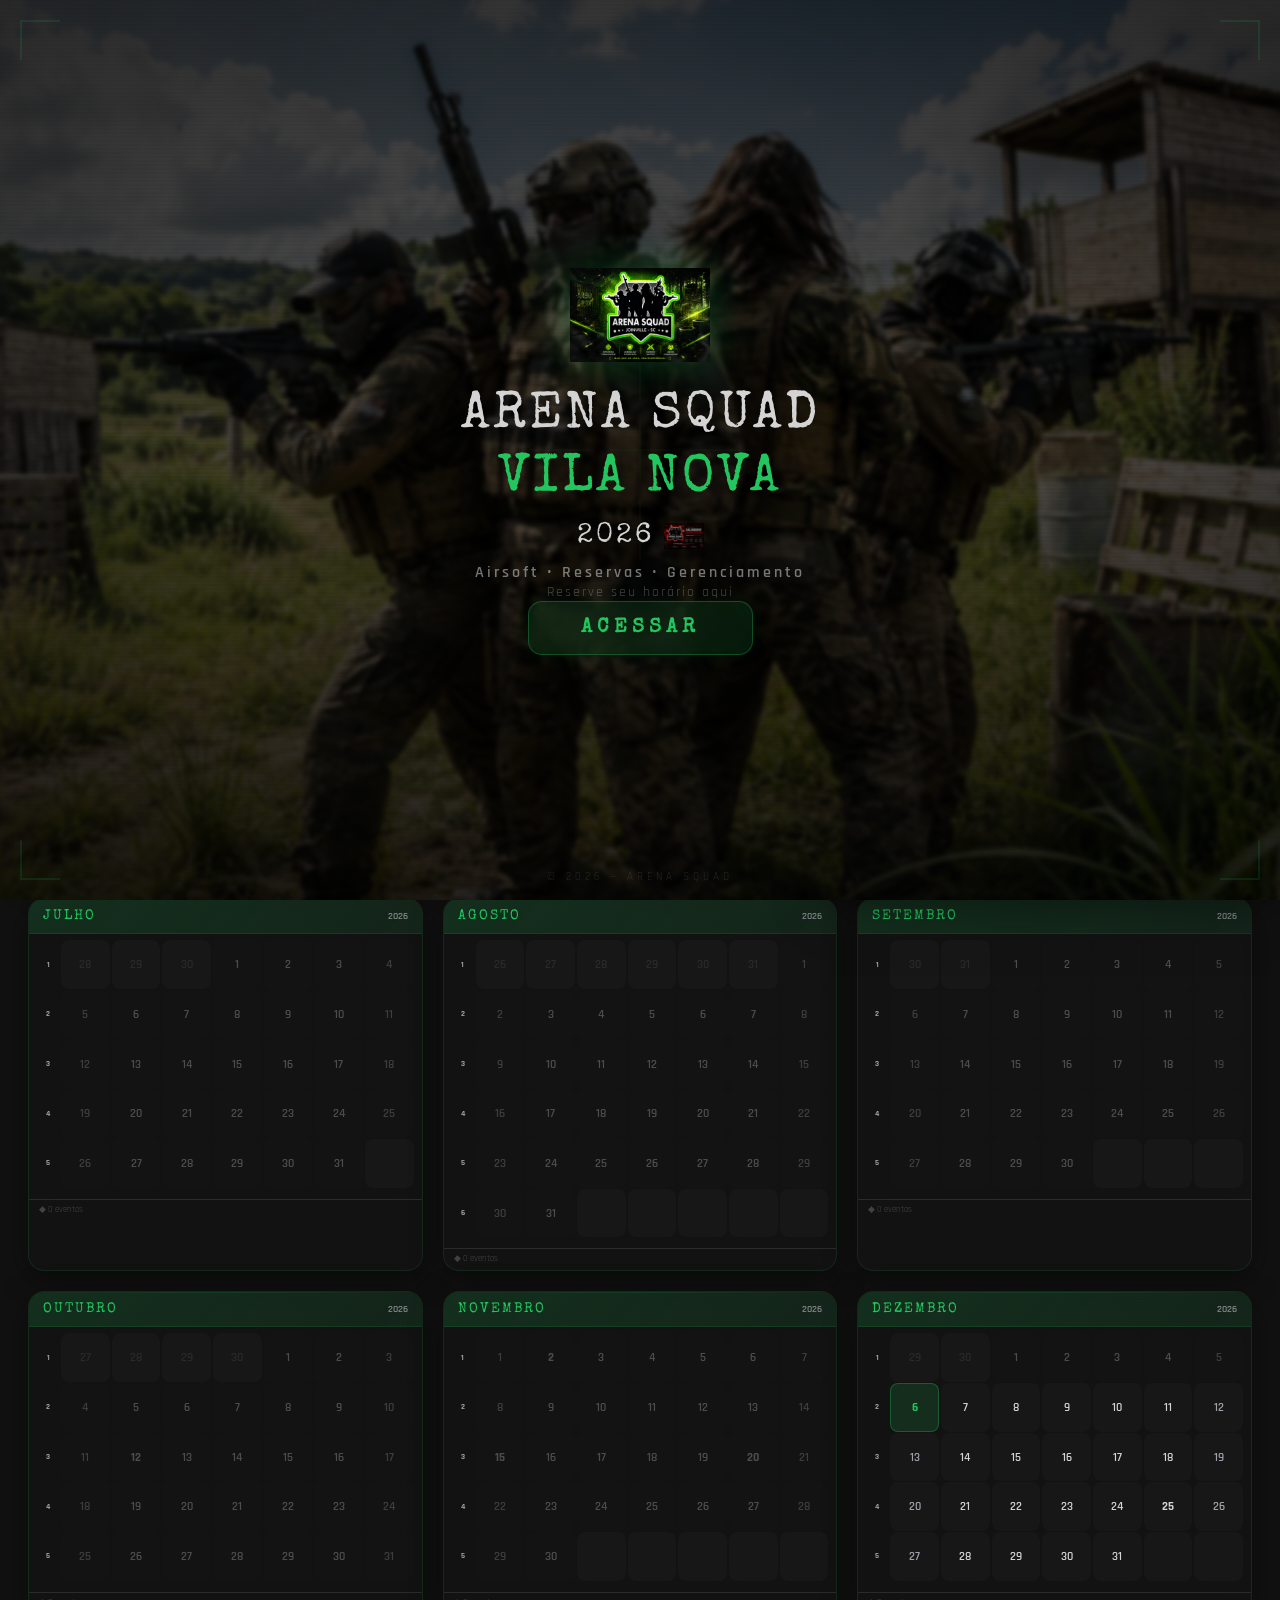
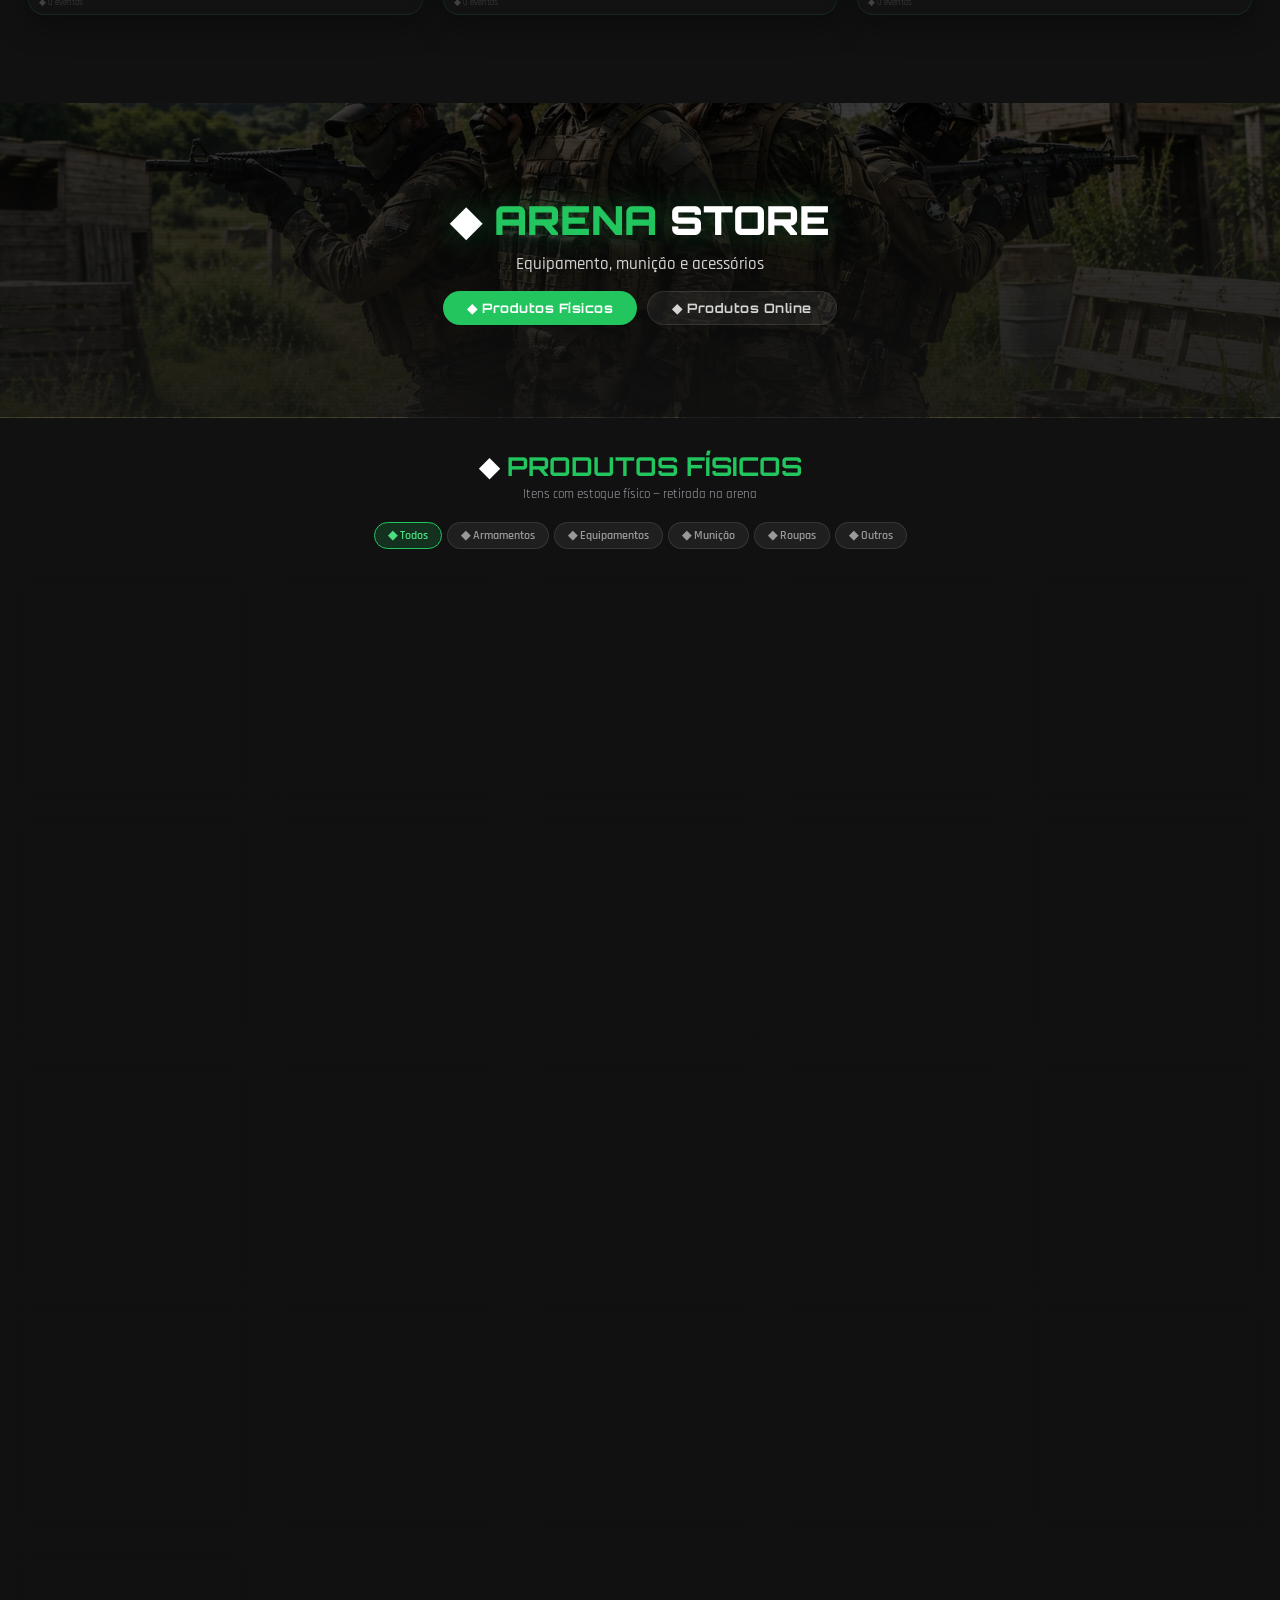
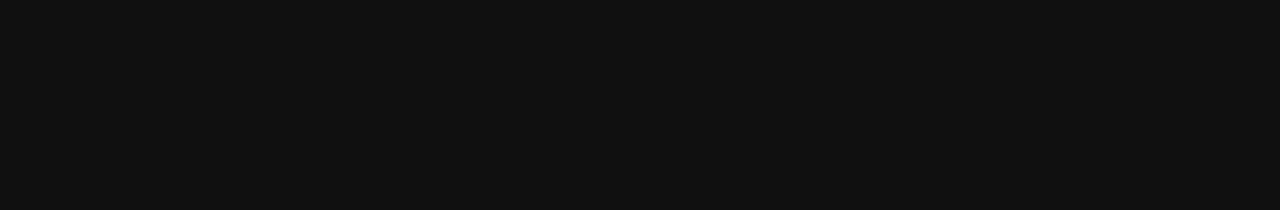
==== commit 1974a93a: "Melhorias UI/UX: glassmorphism, mobile expansivo, transicoes" ====
--- a/index.html
+++ b/index.html
@@ -16,18 +16,24 @@
             --red-glass: rgba(239,68,68,0.15);
             --sand: #d4d4d4;
             --sand-dark: #a1a1aa;
-            --dark: #111;
-            --dark-2: #1a1a1a;
+            --dark: #0a0a0a;
+            --dark-2: #111;
             --glass-bg: rgba(255,255,255,0.06);
+            --glass-bg-2: rgba(255,255,255,0.03);
             --glass-border: rgba(255,255,255,0.10);
+            --glass-border-2: rgba(34,197,94,0.12);
             --glass-shadow: 0 8px 32px rgba(0,0,0,0.4);
+            --glass-shadow-lg: 0 12px 48px rgba(0,0,0,0.5);
             --radius: 16px;
             --radius-sm: 10px;
+            --radius-xs: 6px;
         }
         html { scroll-behavior: smooth; }
         body {
             font-family: 'Rajdhani', sans-serif;
             background: var(--dark);
+            background-image: radial-gradient(ellipse at 50% 0%, rgba(34,197,94,0.03) 0%, transparent 60%),
+                              radial-gradient(ellipse at 80% 100%, rgba(34,197,94,0.02) 0%, transparent 50%);
             color: #e0e0e0;
             min-height: 100vh;
             overflow-x: hidden;
@@ -62,7 +68,7 @@
         }
         #splash .splash-overlay {
             position: absolute; inset: 0;
-            background: linear-gradient(180deg, rgba(0,0,0,0.4), rgba(0,0,0,0.2), rgba(0,0,0,0.5));
+            background: linear-gradient(180deg, rgba(0,0,0,0.5), rgba(0,0,0,0.25), rgba(0,0,0,0.6));
         }
         #splash::after {
             content: '';
@@ -93,6 +99,15 @@
         .splash-corner.br { bottom: 20px; right: 20px; border-bottom: 2px solid var(--green); border-right: 2px solid var(--green); width: 40px; height: 40px; }
         .splash-content { position: relative; z-index: 3; display: flex; flex-direction: column; align-items: center; justify-content: center; text-align: center; padding: 20px; width: 100%; max-width: 520px; }
         @keyframes logoPulse { 0%,100% { transform: scale(1); } 50% { transform: scale(1.03); } }
+        .splash-content .splash-img-wrapper {
+            position: relative; display: inline-flex; margin-bottom: 8px;
+        }
+        .splash-content .splash-img-wrapper::before {
+            content: ''; position: absolute; inset: -10px;
+            background: radial-gradient(circle, rgba(34,197,94,0.15) 0%, transparent 70%);
+            border-radius: 50%; animation: splashGlow 3s ease-in-out infinite;
+        }
+        @keyframes splashGlow { 0%,100%{opacity:.6;transform:scale(1)} 50%{opacity:1;transform:scale(1.08)} }
         .splash-content h1 {
             font-family: 'Special Elite', 'Orbitron', monospace;
             font-size: clamp(28px, 7vw, 52px);
@@ -107,63 +122,80 @@
         .splash-content .splash-reserve { color: rgba(255,255,255,0.25); font-size: clamp(12px, 2.5vw, 14px); letter-spacing: 2px; }
         .splash-btn {
             background: rgba(34,197,94,0.12);
-            backdrop-filter: blur(12px);
+            backdrop-filter: blur(16px);
+            -webkit-backdrop-filter: blur(16px);
             border: 1px solid rgba(34,197,94,0.3);
             color: var(--green);
-            padding: 14px 48px;
-            border-radius: 12px;
+            padding: 16px 52px;
+            border-radius: 14px;
             font-size: clamp(16px, 4vw, 20px);
             font-weight: 700;
             cursor: pointer;
             font-family: 'Special Elite', 'Orbitron', monospace;
             text-transform: uppercase;
-            letter-spacing: 4px;
+            letter-spacing: 5px;
             transition: all .3s ease;
-            -webkit-backdrop-filter: blur(12px);
-        }
-        .splash-btn:hover { background: rgba(34,197,94,0.2); border-color: rgba(34,197,94,0.5); box-shadow: 0 0 40px rgba(34,197,94,0.15); transform: translateY(-2px); }
-        .splash-btn:active { transform: scale(.97); }
-        .splash-footer { position: absolute; bottom: 16px; z-index: 3; color: rgba(255,255,255,0.1); font-size: 11px; letter-spacing: 4px; }
+            box-shadow: 0 0 20px rgba(34,197,94,0.08);
+            position: relative; overflow: hidden;
+        }
+        .splash-btn::before {
+            content: ''; position: absolute; inset: 0;
+            background: linear-gradient(135deg, rgba(34,197,94,0.1), transparent);
+            opacity: 0; transition: opacity .3s;
+        }
+        .splash-btn:hover::before { opacity: 1; }
+        .splash-btn:hover { background: rgba(34,197,94,0.2); border-color: rgba(34,197,94,0.5); box-shadow: 0 0 50px rgba(34,197,94,0.25); transform: translateY(-3px) scale(1.02); }
+        .splash-btn:active { transform: scale(.96); }
+        .splash-footer { position: absolute; bottom: 16px; z-index: 3; color: rgba(255,255,255,0.12); font-size: 11px; letter-spacing: 4px; }
 
         .topbar {
             position: sticky; top: 0; z-index: 100;
-            background: rgba(10,10,10,0.85);
-            backdrop-filter: blur(20px);
-            -webkit-backdrop-filter: blur(20px);
+            background: rgba(10,10,10,0.82);
+            backdrop-filter: blur(24px);
+            -webkit-backdrop-filter: blur(24px);
             border-bottom: 1px solid var(--glass-border);
             padding: 0 clamp(12px, 3vw, 28px);
             height: 60px;
             display: flex; align-items: center; justify-content: space-between;
         }
+        .topbar::after {
+            content: ''; position: absolute; bottom: -1px; left: 10%; right: 10%;
+            height: 1px;
+            background: linear-gradient(90deg, transparent, rgba(34,197,94,0.15), transparent);
+        }
         .topbar-brand { display: flex; align-items: center; gap: 10px; text-decoration: none; }
-        .topbar-brand .icon { width: 34px; height: 34px; background: var(--glass-bg); border: 1px solid var(--glass-border); border-radius: 10px; display: flex; align-items: center; justify-content: center; font-size: 16px; backdrop-filter: blur(8px); }
+        .topbar-brand .icon { width: 34px; height: 34px; background: var(--glass-bg); border: 1px solid var(--glass-border); border-radius: 10px; display: flex; align-items: center; justify-content: center; font-size: 16px; backdrop-filter: blur(8px); box-shadow: 0 0 12px rgba(34,197,94,0.06); }
         .topbar-brand h1 { font-family: 'Special Elite', 'Orbitron', monospace; font-size: clamp(14px, 3.5vw, 18px); font-weight: 400; color: var(--green); letter-spacing: 2px; }
         .topbar-brand h1 span { color: var(--sand); }
         .topbar-actions { display: flex; gap: 8px; }
-        .topbar-actions button { background: var(--glass-bg); border: 1px solid var(--glass-border); backdrop-filter: blur(8px); -webkit-backdrop-filter: blur(8px); color: var(--green); padding: 7px 14px; border-radius: 10px; cursor: pointer; font-size: clamp(11px, 2.5vw, 13px); font-weight: 700; font-family: 'Rajdhani', sans-serif; text-transform: uppercase; letter-spacing: 1px; transition: all .2s; white-space: nowrap; }
-        .topbar-actions button:hover { background: var(--green-glass); border-color: rgba(34,197,94,0.3); }
-        .topbar-actions .btn-primary { background: linear-gradient(135deg, var(--green-dark), var(--green)); color: #fff; border: none; }
+        .topbar-actions button { background: var(--glass-bg); border: 1px solid var(--glass-border); backdrop-filter: blur(12px); -webkit-backdrop-filter: blur(12px); color: var(--green); padding: 7px 14px; border-radius: 10px; cursor: pointer; font-size: clamp(11px, 2.5vw, 13px); font-weight: 700; font-family: 'Rajdhani', sans-serif; text-transform: uppercase; letter-spacing: 1px; transition: all .25s; white-space: nowrap; }
+        .topbar-actions button:hover { background: var(--green-glass); border-color: rgba(34,197,94,0.3); transform: translateY(-1px); }
+        .topbar-actions .btn-primary { background: linear-gradient(135deg, var(--green-dark), var(--green)); color: #fff; border: none; box-shadow: 0 0 16px rgba(34,197,94,0.15); }
+        .topbar-actions .btn-primary:hover { box-shadow: 0 0 28px rgba(34,197,94,0.3); transform: translateY(-1px); }
 
         .year-section { position: relative; z-index: 1; max-width: 1400px; margin: 0 auto; padding: clamp(12px, 3vw, 20px) clamp(12px, 3vw, 28px) 6px; }
-        .year-header { background: rgba(255,255,255,0.03); backdrop-filter: blur(16px); -webkit-backdrop-filter: blur(16px); border: 1px solid var(--glass-border); border-radius: var(--radius); padding: clamp(14px, 3vw, 20px) clamp(16px, 3vw, 24px); display: flex; flex-wrap: wrap; gap: 12px; justify-content: space-between; align-items: center; box-shadow: var(--glass-shadow); }
+        .year-header { background: rgba(255,255,255,0.03); backdrop-filter: blur(20px); -webkit-backdrop-filter: blur(20px); border: 1px solid var(--glass-border); border-radius: var(--radius); padding: clamp(14px, 3vw, 20px) clamp(16px, 3vw, 24px); display: flex; flex-wrap: wrap; gap: 12px; justify-content: space-between; align-items: center; box-shadow: var(--glass-shadow); }
+        .year-header::after { content: ''; position: absolute; top: 0; left: 0; right: 0; bottom: 0; border-radius: var(--radius); background: linear-gradient(135deg, rgba(34,197,94,0.04), transparent); pointer-events: none; }
         .year-header h1 { font-family: 'Special Elite', 'Orbitron', monospace; font-size: clamp(20px, 5vw, 26px); font-weight: 400; color: var(--green); letter-spacing: 2px; }
         .year-header h1 span { color: var(--sand); }
         .year-nav { display: flex; gap: 6px; flex-wrap: wrap; }
-        .year-nav button { background: var(--glass-bg); backdrop-filter: blur(8px); -webkit-backdrop-filter: blur(8px); border: 1px solid var(--glass-border); color: var(--green); padding: clamp(6px, 1.5vw, 8px) clamp(10px, 2.5vw, 16px); border-radius: 10px; cursor: pointer; font-size: clamp(11px, 2.5vw, 13px); font-weight: 700; font-family: 'Rajdhani', sans-serif; text-transform: uppercase; letter-spacing: 1px; transition: all .2s; }
-        .year-nav button:hover { background: var(--green-glass); }
-        .year-nav .btn-today { background: linear-gradient(135deg, var(--green-dark), var(--green)); color: #fff; border: none; }
-
-        .months-grid { position: relative; z-index: 1; max-width: 1400px; margin: 0 auto; padding: 0 clamp(12px, 3vw, 28px) clamp(16px, 3vw, 28px); display: grid; grid-template-columns: repeat(auto-fill, minmax(min(300px, 100%), 1fr)); gap: clamp(10px, 2vw, 16px); }
-        .month-card { background: rgba(20,20,20,0.6); backdrop-filter: blur(12px); -webkit-backdrop-filter: blur(12px); border: 1px solid rgba(34,197,94,0.2); border-radius: var(--radius); overflow: hidden; box-shadow: var(--glass-shadow); transition: all .3s ease; }
-        .month-card:hover { border-color: rgba(34,197,94,0.4); box-shadow: 0 8px 32px rgba(34,197,94,0.1); transform: translateY(-2px); }
-        .month-card .mc-header { background: linear-gradient(135deg, rgba(22,101,52,0.4), rgba(34,197,94,0.15)); border-bottom: 1px solid rgba(34,197,94,0.15); padding: clamp(8px, 2vw, 10px) clamp(10px, 2vw, 14px); display: flex; justify-content: space-between; align-items: center; }
+        .year-nav button { background: var(--glass-bg); backdrop-filter: blur(12px); -webkit-backdrop-filter: blur(12px); border: 1px solid var(--glass-border); color: var(--green); padding: clamp(6px, 1.5vw, 8px) clamp(10px, 2.5vw, 16px); border-radius: 10px; cursor: pointer; font-size: clamp(11px, 2.5vw, 13px); font-weight: 700; font-family: 'Rajdhani', sans-serif; text-transform: uppercase; letter-spacing: 1px; transition: all .25s; }
+        .year-nav button:hover { background: var(--green-glass); border-color: var(--glass-border-2); transform: translateY(-1px); }
+        .year-nav .btn-today { background: linear-gradient(135deg, var(--green-dark), var(--green)); color: #fff; border: none; box-shadow: 0 0 16px rgba(34,197,94,0.12); }
+        .year-nav .btn-today:hover { box-shadow: 0 0 28px rgba(34,197,94,0.25); }
+
+        .months-grid { position: relative; z-index: 1; max-width: 1400px; margin: 0 auto; padding: 0 clamp(12px, 3vw, 28px) clamp(16px, 3vw, 28px); display: grid; grid-template-columns: repeat(auto-fill, minmax(min(300px, 100%), 1fr)); gap: clamp(12px, 2vw, 20px); }
+        .month-card { background: rgba(20,20,20,0.6); backdrop-filter: blur(16px); -webkit-backdrop-filter: blur(16px); border: 1px solid rgba(34,197,94,0.12); border-radius: var(--radius); overflow: hidden; box-shadow: var(--glass-shadow); transition: all .35s cubic-bezier(.4,0,.2,1); }
+        .month-card:hover { border-color: rgba(34,197,94,0.35); box-shadow: 0 8px 40px rgba(34,197,94,0.1); transform: translateY(-3px); }
+        .month-card .mc-header { background: linear-gradient(135deg, rgba(22,101,52,0.35), rgba(34,197,94,0.1)); border-bottom: 1px solid rgba(34,197,94,0.12); padding: clamp(8px, 2vw, 10px) clamp(10px, 2vw, 14px); display: flex; justify-content: space-between; align-items: center; position: relative; }
+        .month-card .mc-header::after { content: ''; position: absolute; top: 0; left: 0; right: 0; height: 1px; background: linear-gradient(90deg, transparent, rgba(34,197,94,0.12), transparent); }
         .month-card .mc-header h3 { font-family: 'Special Elite', 'Orbitron', monospace; font-size: clamp(12px, 2vw, 14px); font-weight: 400; color: var(--green); letter-spacing: 2px; text-transform: uppercase; }
         .month-card .mc-header .mc-year { font-size: 10px; color: var(--sand-dark); opacity: .8; font-weight: 600; }
         .month-card .mc-body { padding: clamp(4px, 1vw, 6px) clamp(6px, 1.5vw, 8px) clamp(6px, 1.5vw, 10px); }
-        .week-row { display: grid; grid-template-columns: 22px repeat(7, 1fr); gap: 1px; margin-bottom: 1px; }
+        .week-row { display: grid; grid-template-columns: 22px repeat(7, 1fr); gap: 2px; margin-bottom: 1px; }
         .week-row .wn { font-size: 8px; font-weight: 700; color: var(--sand-dark); display: flex; align-items: center; justify-content: center; }
-        .week-row .wd { aspect-ratio: 1; border-radius: 6px; display: flex; align-items: center; justify-content: center; cursor: pointer; font-size: clamp(10px, 2vw, 12px); font-weight: 600; color: var(--sand); transition: all .15s ease; min-height: 24px; position: relative; background: rgba(255,255,255,0.02); }
-        .week-row .wd:hover { background: var(--green-glass); color: var(--green); }
+        .week-row .wd { aspect-ratio: 1; border-radius: 8px; display: flex; align-items: center; justify-content: center; cursor: pointer; font-size: clamp(10px, 2vw, 12px); font-weight: 600; color: var(--sand); transition: all .2s cubic-bezier(.4,0,.2,1); min-height: 24px; position: relative; background: rgba(255,255,255,0.02); }
+        .week-row .wd:hover { background: var(--green-glass); color: var(--green); transform: scale(1.05); z-index: 2; }
 	        .week-row .wd.past { opacity: 0.3; cursor: default; pointer-events: none; }
         .week-row .wd.other { color: #2a2a2a; }
         .week-row .wd.weekend { color: var(--sand-dark); }
@@ -171,26 +203,29 @@
         .week-row .wd.selected { background: rgba(34,197,94,0.25); color: #fff; font-weight: 700; border: 1px solid var(--green); }
         .week-row .wd.holiday { font-weight: 700; color: var(--sand); }
         .week-row .wd .ev-dot { width: 5px; height: 5px; border-radius: 50%; position: absolute; bottom: 2px; }
-        .week-row .wd .ev-dot.green { background: var(--sand); box-shadow: 0 0 6px rgba(34,197,94,0.6); }
-        .week-row .wd .ev-dot.red { background: var(--sand); box-shadow: 0 0 6px rgba(34,197,94,0.6); }
-        .week-row .wd .ev-dot.blue { background: var(--sand); box-shadow: 0 0 6px rgba(34,197,94,0.6); }
-        .week-row .wd .ev-dot.purple { background: var(--sand); box-shadow: 0 0 6px rgba(34,197,94,0.6); }
-        .week-row .wd .ev-dot.yellow { background: var(--sand); box-shadow: 0 0 6px rgba(34,197,94,0.6); }
+        .week-row .wd .ev-dot.green { background: #22c55e; box-shadow: 0 0 6px rgba(34,197,94,0.6); }
+        .week-row .wd .ev-dot.red { background: #ef4444; box-shadow: 0 0 6px rgba(239,68,68,0.6); }
+        .week-row .wd .ev-dot.blue { background: #3b82f6; box-shadow: 0 0 6px rgba(59,130,246,0.6); }
+        .week-row .wd .ev-dot.purple { background: #a855f7; box-shadow: 0 0 6px rgba(168,85,247,0.6); }
+        .week-row .wd .ev-dot.yellow { background: #eab308; box-shadow: 0 0 6px rgba(234,179,8,0.6); }
         .mc-legend { display: flex; gap: 4px; flex-wrap: wrap; padding: 4px 10px 6px; border-top: 1px solid var(--glass-border); font-size: 9px; color: rgba(255,255,255,0.2); }
 
-        .side-panel { position: fixed; top: 60px; right: 0; width: min(440px, 100vw); height: calc(100vh - 60px); background: rgba(10,10,10,0.92); backdrop-filter: blur(24px); -webkit-backdrop-filter: blur(24px); border-left: 1px solid var(--glass-border); box-shadow: -8px 0 40px rgba(0,0,0,0.5); z-index: 50; transform: translateX(100%); transition: transform .35s cubic-bezier(.22,1,.36,1); display: flex; flex-direction: column; }
+        .side-panel { position: fixed; top: 60px; right: 0; width: min(440px, 100vw); height: calc(100vh - 60px); background: rgba(10,10,10,0.92); backdrop-filter: blur(28px); -webkit-backdrop-filter: blur(28px); border-left: 1px solid var(--glass-border); box-shadow: -8px 0 50px rgba(0,0,0,0.5); z-index: 50; transform: translateX(100%); transition: transform .4s cubic-bezier(.22,1,.36,1); display: flex; flex-direction: column; }
         .side-panel.open { transform: translateX(0); }
-        .side-panel .sp-header { padding: clamp(14px, 3vw, 20px); border-bottom: 1px solid var(--glass-border); display: flex; justify-content: space-between; align-items: flex-start; flex-shrink: 0; }
+        .side-panel .sp-header { padding: clamp(14px, 3vw, 20px); border-bottom: 1px solid var(--glass-border); display: flex; justify-content: space-between; align-items: flex-start; flex-shrink: 0; position: relative; }
+        .side-panel .sp-header::after { content: ''; position: absolute; bottom: -1px; left: 5%; right: 5%; height: 1px; background: linear-gradient(90deg, transparent, rgba(34,197,94,0.1), transparent); }
         .side-panel .sp-header .sp-day { font-size: clamp(24px, 6vw, 28px); font-weight: 900; color: var(--green); font-family: 'Orbitron', monospace; line-height: 1; }
         .side-panel .sp-header .sp-date { font-size: clamp(13px, 3vw, 14px); font-weight: 600; color: var(--sand); }
         .side-panel .sp-header .sp-weekday { font-size: 12px; font-weight: 500; color: rgba(255,255,255,0.3); }
-        .side-panel .sp-close { background: var(--glass-bg); border: 1px solid var(--glass-border); font-size: 18px; cursor: pointer; color: rgba(255,255,255,0.4); padding: 6px 10px; border-radius: 8px; transition: all .2s; }
-        .side-panel .sp-close:hover { background: rgba(255,255,255,0.08); color: #fff; }
+        .side-panel .sp-close { background: var(--glass-bg); border: 1px solid var(--glass-border); font-size: 18px; cursor: pointer; color: rgba(255,255,255,0.4); padding: 6px 10px; border-radius: 8px; transition: all .25s; }
+        .side-panel .sp-close:hover { background: rgba(255,255,255,0.08); color: #fff; transform: rotate(90deg); }
         .side-panel .sp-body { flex: 1; overflow-y: auto; padding: clamp(10px, 2vw, 16px); -webkit-overflow-scrolling: touch; }
-        .sp-slot { display: flex; align-items: stretch; gap: 0; border-bottom: 1px solid var(--glass-border); min-height: 48px; transition: background .2s; border-radius: 10px; margin-bottom: 6px; background: var(--glass-bg); }
-        .sp-slot:hover { background: rgba(255,255,255,0.05); }
+        .sp-slot { display: flex; align-items: stretch; gap: 0; border-bottom: 1px solid var(--glass-border); min-height: 48px; transition: all .25s; border-radius: 12px; margin-bottom: 8px; background: var(--glass-bg); backdrop-filter: blur(8px); -webkit-backdrop-filter: blur(8px); }
+        .sp-slot:hover { background: rgba(255,255,255,0.06); transform: translateX(2px); }
         .sp-slot.ocupado { background: rgba(34,197,94,0.06); border: 1px solid rgba(34,197,94,0.15); }
         .sp-slot.reservado { background: rgba(139,92,246,0.06); border: 1px solid rgba(139,92,246,0.15); }
+        .sp-slot.evento-especial { background: rgba(234,179,8,0.06); border: 1px solid rgba(234,179,8,0.15); }
+        .sp-slot.fechada { background: rgba(239,68,68,0.06); border: 1px solid rgba(239,68,68,0.15); }
         .sp-time { width: 70px; flex-shrink: 0; padding: 10px 8px 10px 12px; display: flex; flex-direction: column; align-items: flex-end; justify-content: center; border-right: 1px solid var(--glass-border); }
         .sp-time .sp-hour { font-size: clamp(12px, 2.5vw, 13px); font-weight: 700; color: var(--green); font-family: 'Orbitron', monospace; line-height: 1.2; }
         .sp-time .sp-sub { font-size: 9px; font-weight: 500; color: rgba(255,255,255,0.25); }
@@ -200,6 +235,10 @@
         .sp-ev.reuniao { border-left-color: var(--sand); }
         .sp-ev.prazo { border-left-color: var(--sand); }
         .sp-ev.reservado { border-left-color: var(--sand); background: rgba(34,197,94,0.08); }
+        .sp-ev.evento-especial { border-left-color: #eab308; background: rgba(234,179,8,0.1); }
+        .sp-ev.fechada { border-left-color: #ef4444; background: rgba(239,68,68,0.1); }
+        .sp-ev-tag.evento-especial { background: rgba(234,179,8,0.15); color: #eab308; }
+        .sp-ev-tag.fechada { background: rgba(239,68,68,0.15); color: #ef4444; }
         .sp-ev .sp-ev-title { flex: 1; font-size: clamp(12px, 2.5vw, 13px); font-weight: 600; color: #ddd; min-width: 0; overflow: hidden; text-overflow: ellipsis; white-space: nowrap; }
         .sp-ev .sp-ev-tag { font-size: 9px; font-weight: 700; text-transform: uppercase; letter-spacing: 0.5px; padding: 2px 6px; border-radius: 4px; background: rgba(255,255,255,0.05); color: rgba(255,255,255,0.4); flex-shrink: 0; }
         .btn-reservar { background: linear-gradient(135deg, var(--green-dark), var(--green)); color: #fff; border: none; padding: 6px 14px; border-radius: 8px; cursor: pointer; font-size: 12px; font-weight: 700; font-family: 'Rajdhani', sans-serif; text-transform: uppercase; letter-spacing: 1px; transition: all .2s; align-self: flex-start; }
@@ -210,23 +249,23 @@
         .sp-ev-actions .del:hover { background: rgba(239,68,68,0.15); color: #ef4444; }
         .sp-holiday { padding: 10px 14px; background: rgba(234,179,8,0.08); border: 1px solid rgba(234,179,8,0.15); border-radius: 10px; font-size: 14px; font-weight: 600; color: var(--sand); display: flex; align-items: center; gap: 8px; }
 
-        .modal-overlay { position: fixed; inset: 0; background: rgba(0,0,0,0.6); backdrop-filter: blur(8px); -webkit-backdrop-filter: blur(8px); z-index: 200; display: none; align-items: center; justify-content: center; padding: 16px; }
+        .modal-overlay { position: fixed; inset: 0; background: rgba(0,0,0,0.65); backdrop-filter: blur(10px); -webkit-backdrop-filter: blur(10px); z-index: 200; display: none; align-items: center; justify-content: center; padding: 16px; }
         .modal-overlay.open { display: flex; }
-        .modal { background: rgba(20,20,20,0.95); backdrop-filter: blur(24px); -webkit-backdrop-filter: blur(24px); border: 1px solid var(--glass-border); border-radius: var(--radius); padding: clamp(20px, 4vw, 32px); width: min(520px, 100%); box-shadow: 0 20px 60px rgba(0,0,0,0.6); animation: modalIn .3s ease; max-height: 90vh; overflow-y: auto; -webkit-overflow-scrolling: touch; }
-        @keyframes modalIn { from { opacity: 0; transform: scale(.96) translateY(10px); } to { opacity: 1; transform: scale(1) translateY(0); } }
+        .modal { background: rgba(20,20,20,0.95); backdrop-filter: blur(28px); -webkit-backdrop-filter: blur(28px); border: 1px solid var(--glass-border); border-radius: var(--radius); padding: clamp(20px, 4vw, 32px); width: min(520px, 100%); box-shadow: 0 20px 60px rgba(0,0,0,0.6); animation: modalIn .3s cubic-bezier(.22,1,.36,1); max-height: 90vh; overflow-y: auto; -webkit-overflow-scrolling: touch; }
+        @keyframes modalIn { from { opacity: 0; transform: scale(.94) translateY(12px); } to { opacity: 1; transform: scale(1) translateY(0); } }
         .modal h2 { font-size: clamp(18px, 4vw, 22px); font-weight: 700; margin-bottom: 4px; color: var(--green); font-family: 'Orbitron', monospace; }
         .modal .modal-sub { color: rgba(255,255,255,0.4); font-size: clamp(13px, 2.5vw, 14px); margin-bottom: 18px; }
         .modal label { display: block; font-size: 13px; font-weight: 600; color: var(--sand); margin-bottom: 4px; }
-        .modal input, .modal select, .modal textarea { width: 100%; padding: 12px 14px; background: rgba(255,255,255,0.04); border: 1px solid var(--glass-border); border-radius: 10px; font-size: clamp(14px, 3vw, 15px); font-family: 'Rajdhani', sans-serif; color: #e0e0e0; outline: none; margin-bottom: 14px; transition: border .2s; -webkit-appearance: none; appearance: none; }
-        .modal input:focus, .modal select:focus, .modal textarea:focus { border-color: var(--green); box-shadow: 0 0 20px rgba(34,197,94,0.08); }
+        .modal input, .modal select, .modal textarea { width: 100%; padding: 12px 14px; background: rgba(255,255,255,0.04); border: 1px solid var(--glass-border); border-radius: 10px; font-size: clamp(14px, 3vw, 15px); font-family: 'Rajdhani', sans-serif; color: #e0e0e0; outline: none; margin-bottom: 14px; transition: all .25s; -webkit-appearance: none; appearance: none; }
+        .modal input:focus, .modal select:focus, .modal textarea:focus { border-color: var(--green); box-shadow: 0 0 25px rgba(34,197,94,0.1); background: rgba(255,255,255,0.06); }
         .modal-row { display: flex; gap: 12px; flex-wrap: wrap; }
         .modal-row > div { flex: 1; min-width: 120px; }
         .modal-actions { display: flex; gap: 10px; justify-content: flex-end; margin-top: 8px; flex-wrap: wrap; }
-        .modal-actions button { padding: 12px 24px; border-radius: 10px; font-size: clamp(13px, 3vw, 14px); font-weight: 700; cursor: pointer; font-family: 'Rajdhani', sans-serif; text-transform: uppercase; letter-spacing: 1px; border: none; transition: all .2s; flex: 1; min-width: 100px; }
+        .modal-actions button { padding: 12px 24px; border-radius: 10px; font-size: clamp(13px, 3vw, 14px); font-weight: 700; cursor: pointer; font-family: 'Rajdhani', sans-serif; text-transform: uppercase; letter-spacing: 1px; border: none; transition: all .25s; flex: 1; min-width: 100px; }
         .modal-actions .btn-back { background: rgba(255,255,255,0.05); color: rgba(255,255,255,0.5); }
-        .modal-actions .btn-back:hover { background: rgba(255,255,255,0.08); }
-        .modal-actions .btn-next, .modal-actions .btn-confirm { background: linear-gradient(135deg, var(--green-dark), var(--green)); color: #fff; }
-        .modal-actions .btn-next:hover, .modal-actions .btn-confirm:hover { box-shadow: 0 0 20px rgba(34,197,94,0.2); }
+        .modal-actions .btn-back:hover { background: rgba(255,255,255,0.1); }
+        .modal-actions .btn-next, .modal-actions .btn-confirm { background: linear-gradient(135deg, var(--green-dark), var(--green)); color: #fff; box-shadow: 0 0 16px rgba(34,197,94,0.1); }
+        .modal-actions .btn-next:hover, .modal-actions .btn-confirm:hover { box-shadow: 0 0 28px rgba(34,197,94,0.25); transform: translateY(-1px); }
 
         .step { display: none; animation: fadeIn .3s ease; }
         .step.active { display: block; }
@@ -258,15 +297,44 @@
 
         @media (max-width: 600px) {
             .topbar { height: 54px; padding: 0 12px; }
-            .side-panel { width: 100vw; }
+            .topbar-actions { gap: 6px; }
+            .topbar-actions button { padding: 6px 10px; font-size: 10px; border-radius: 8px; }
+            .year-header { padding: 12px 14px; gap: 8px; }
+            .side-panel { width: 100vw; top: 54px; height: calc(100vh - 54px); }
             .side-panel .sp-header { padding: 12px 14px; }
             .side-panel .sp-body { padding: 8px 12px; }
-            .sp-slot { min-height: 44px; }
+            .sp-slot { min-height: 44px; margin-bottom: 6px; border-radius: 10px; }
             .sp-time { width: 60px; padding: 8px 6px 8px 10px; }
             .sp-time .sp-hour { font-size: 12px; }
-            .modal { padding: 20px; }
-            .week-row { grid-template-columns: 18px repeat(7, 1fr); }
-            .week-row .wd { min-height: 22px; }
+            .sp-slot-inner { padding: 6px 10px; }
+            .sp-ev { padding: 5px 8px; gap: 6px; }
+            .sp-ev .sp-ev-title { font-size: 12px; }
+            .sp-ev-tag { font-size: 8px; padding: 1px 5px; }
+            .sp-free { font-size: 12px; }
+            .btn-reservar { padding: 5px 10px; font-size: 10px; }
+            .modal { padding: 20px; border-radius: 14px; margin: 8px; }
+            .modal-actions button { padding: 10px 16px; font-size: 12px; min-width: 80px; }
+            .week-row { grid-template-columns: 18px repeat(7, 1fr); gap: 1.5px; }
+            .week-row .wd { min-height: 22px; font-size: 10px; border-radius: 6px; }
+            .week-row .wn { font-size: 7px; }
+            .month-card { border-radius: 14px; }
+            .month-card .mc-header { padding: 7px 10px; }
+            .month-card .mc-header h3 { font-size: 11px; }
+            .month-card .mc-body { padding: 3px 5px 5px; }
+            .splash-content { padding: 16px; }
+            .splash-btn { padding: 14px 36px; letter-spacing: 3px; }
+            .toast { font-size: 12px; padding: 10px 16px; margin: 0 8px; }
+            .rules-box { font-size: 12px; max-height: 150px; padding: 12px; }
+            .pix-box { padding: 16px; }
+            .pix-box .pix-valor { font-size: 24px; }
+            #estilosGrid, #tipoJogoGrid { grid-template-columns: 1fr 1fr; gap: 4px; }
+            .estilo-item, .tipo-item { padding: 8px 6px !important; font-size: 10px !important; }
+            .modal input, .modal select, .modal textarea { padding: 10px 12px; font-size: 14px; }
+            .step-indicator { gap: 4px; }
+            .year-nav button { padding: 5px 10px; font-size: 11px; }
+            .months-grid { gap: 10px; padding: 0 10px 12px; }
+            .mc-legend { font-size: 8px; padding: 3px 8px 5px; }
+            .hide-mobile { display: none; }
         }
     </style>
 <style>
@@ -686,11 +754,25 @@
         if (holiday) html += `<div class="sp-holiday">⬜ ${holiday}</div><div style="height:8px;"></div>`;
         TIME_SLOTS.forEach(slot => {
             const endH = SLOT_END[slot], reserva = isReservado(ds, slot), slotEvs = dayEvs.filter(e => e.time === slot);
-            const cls = reserva ? 'sp-slot reservado' : (slotEvs.length > 0 ? 'sp-slot ocupado' : 'sp-slot');
+            let cls = 'sp-slot';
+            if (reserva) {
+                if (reserva.tipo === 'evento especial') cls += ' evento-especial';
+                else if (reserva.tipo === 'fechada') cls += ' fechada';
+                else cls += ' reservado';
+            } else if (slotEvs.length > 0) {
+                cls += ' ocupado';
+            }
             html += `<div class="${cls}"><div class="sp-time"><div class="sp-hour">${slot}</div><div class="sp-sub">${endH}</div></div><div class="sp-slot-inner">`;
             if (reserva) {
                 const showV = reserva.vagas && reserva.vagas.length > 0, vo = showV ? reserva.vagas.filter(v => v.ocupado).length : 0;
-                html += `<div class="sp-ev reservado"><div style="flex:1;min-width:0;"><div class="sp-ev-title">◆ ${reserva.nome}</div>${showV ? `<div style="font-size:11px;color:var(--sand-dark);">◆ ${vo}/${reserva.vagas.length} vagas</div>` : ''}</div><span class="sp-ev-tag">${reserva.tipo||'RES'}</span>${showV ? `<button class="btn-reservar" style="padding:3px 8px;font-size:10px;" onclick="event.stopPropagation();verVagas('${ds}','${slot}')">Vagas</button>` : ''}<div class="sp-ev-actions"><button class="del" onclick="excluirReserva('${ds}','${slot}')">✕</button></div></div>`;
+                let evCls = 'sp-ev';
+                if (reserva.tipo === 'evento especial') evCls += ' evento-especial';
+                else if (reserva.tipo === 'fechada') evCls += ' fechada';
+                else evCls += ' reservado';
+                let tagCls = 'sp-ev-tag';
+                if (reserva.tipo === 'evento especial') tagCls += ' evento-especial';
+                else if (reserva.tipo === 'fechada') tagCls += ' fechada';
+                html += `<div class="${evCls}"><div style="flex:1;min-width:0;"><div class="sp-ev-title">${reserva.tipo === 'fechada' ? '⬛' : '◆'} ${reserva.nome}</div>${showV ? `<div style="font-size:11px;color:var(--sand-dark);">◆ ${vo}/${reserva.vagas.length} vagas</div>` : ''}</div><span class="${tagCls}">${reserva.tipo||'RES'}</span>${showV ? `<button class="btn-reservar" style="padding:3px 8px;font-size:10px;" onclick="event.stopPropagation();verVagas('${ds}','${slot}')">Vagas</button>` : ''}<div class="sp-ev-actions"><button class="del" onclick="excluirReserva('${ds}','${slot}')">✕</button></div></div>`;
             } else if (slotEvs.length > 0) {
                 slotEvs.forEach(e => html += `<div class="sp-ev ${e.type||'evento'}"><div class="sp-ev-title">${esc(e.title)}</div><span class="sp-ev-tag">${TYPE_LABELS[e.type]||'Jogo'}</span></div>`);
             } else {
@@ -699,7 +781,7 @@
             html += `</div></div>`;
         });
         html += `<div style="margin-top:14px;padding-top:12px;border-top:2px dashed rgba(255,255,255,0.06);">
-            <button class="btn-reservar" onclick="arenaFechada('${ds}')" style="width:100%;padding:12px;font-size:14px;background:linear-gradient(135deg,#166534,#22c55e);">⬛ Fechamento Arena</button>
+            <button class="btn-reservar" onclick="arenaFechada('${ds}')" style="width:100%;padding:12px;font-size:14px;background:linear-gradient(135deg,#dc2626,#ef4444);">⬛ Fechamento Arena</button>
             <p style="font-size:10px;color:rgba(255,255,255,0.2);text-align:center;margin-top:6px;">Senha admin necessária</p>
         </div>`;
         document.getElementById('spBody').innerHTML = html;
@@ -1503,7 +1585,11 @@
   var s=document.getElementById('storeSection');
   var c=document.getElementById('calendarSection');
   if(!s||!c)return;
-  if(s.style.display!='block'){s.style.display='block';c.style.display='none';document.body.style.overflow='hidden'}
+  if(s.style.display!='block'){
+    var p=prompt('◆ Digite a senha de administrador para acessar:');
+    if(!p||p!='99'){alert('Acesso negado!');return}
+    s.style.display='block';c.style.display='none';document.body.style.overflow='hidden'
+  }
   else{s.style.display='none';c.style.display='block';document.body.style.overflow=''}
 }
 function fecharStore(){
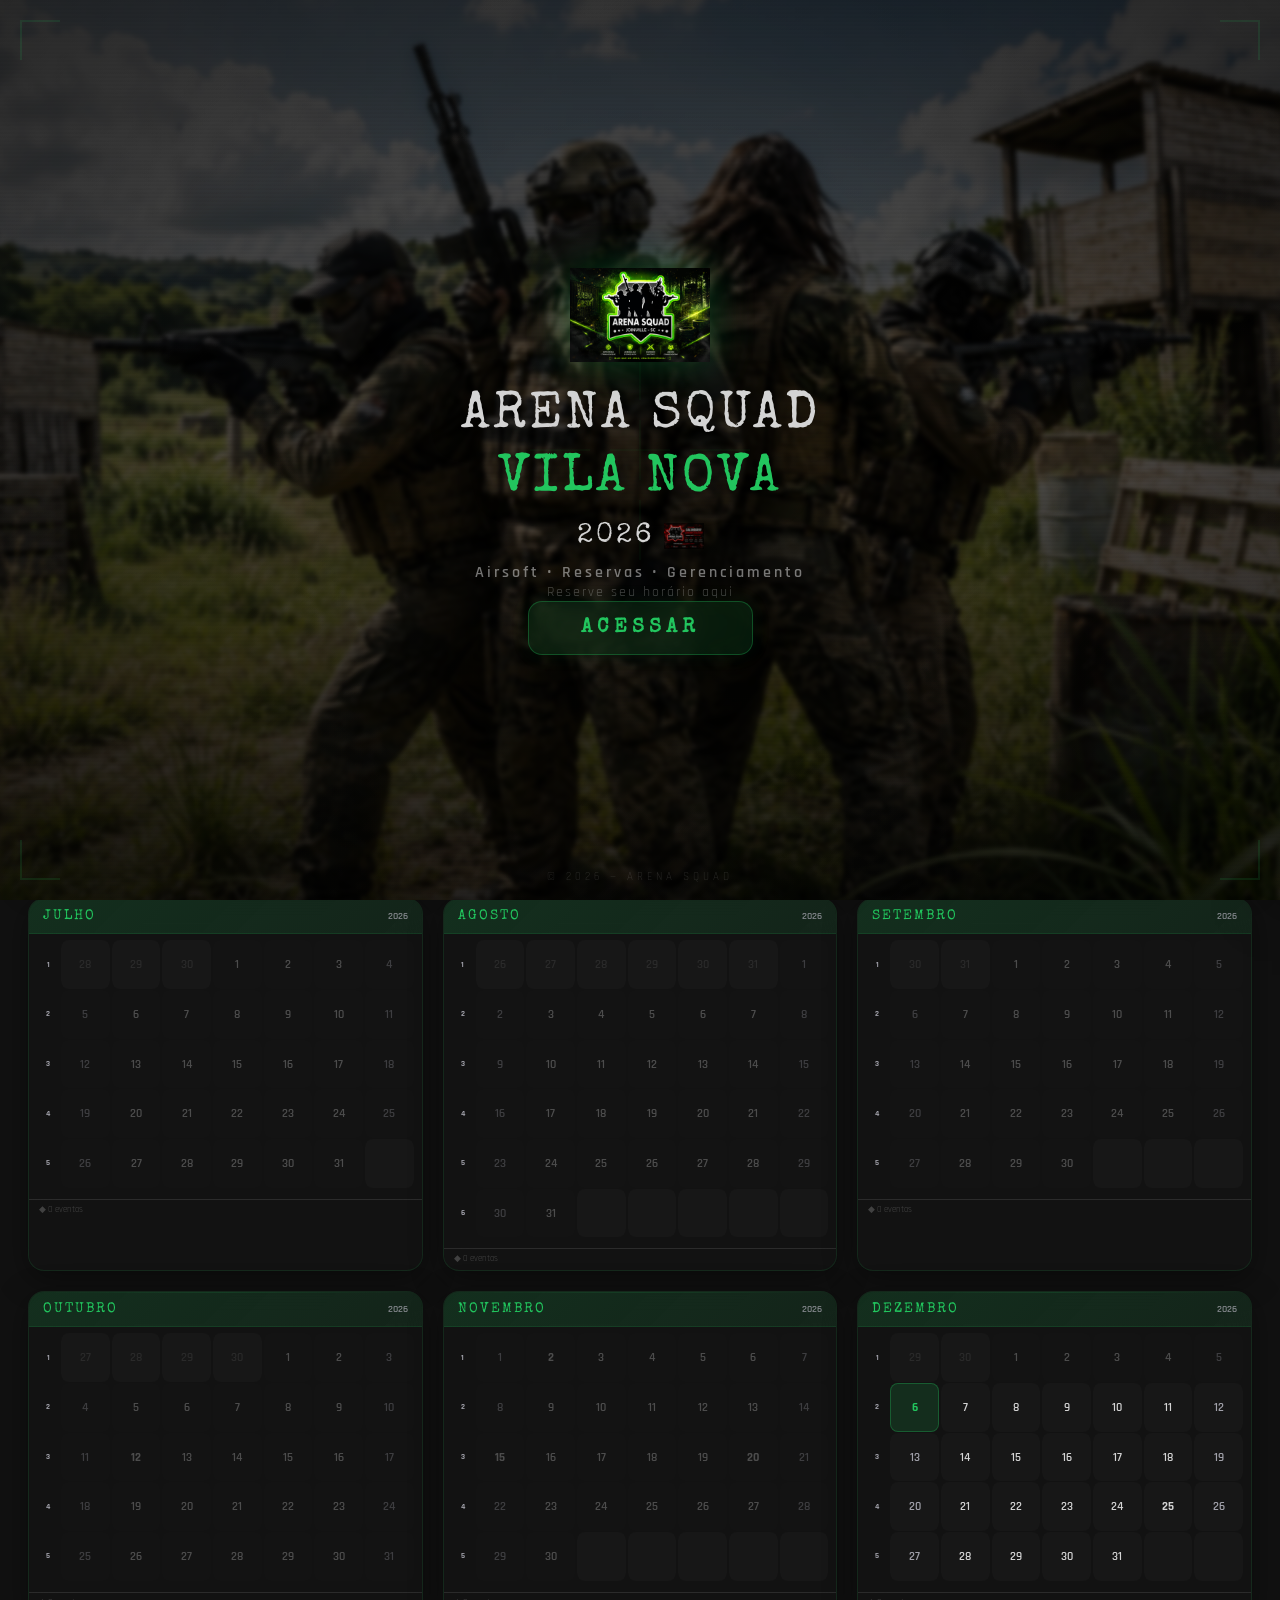
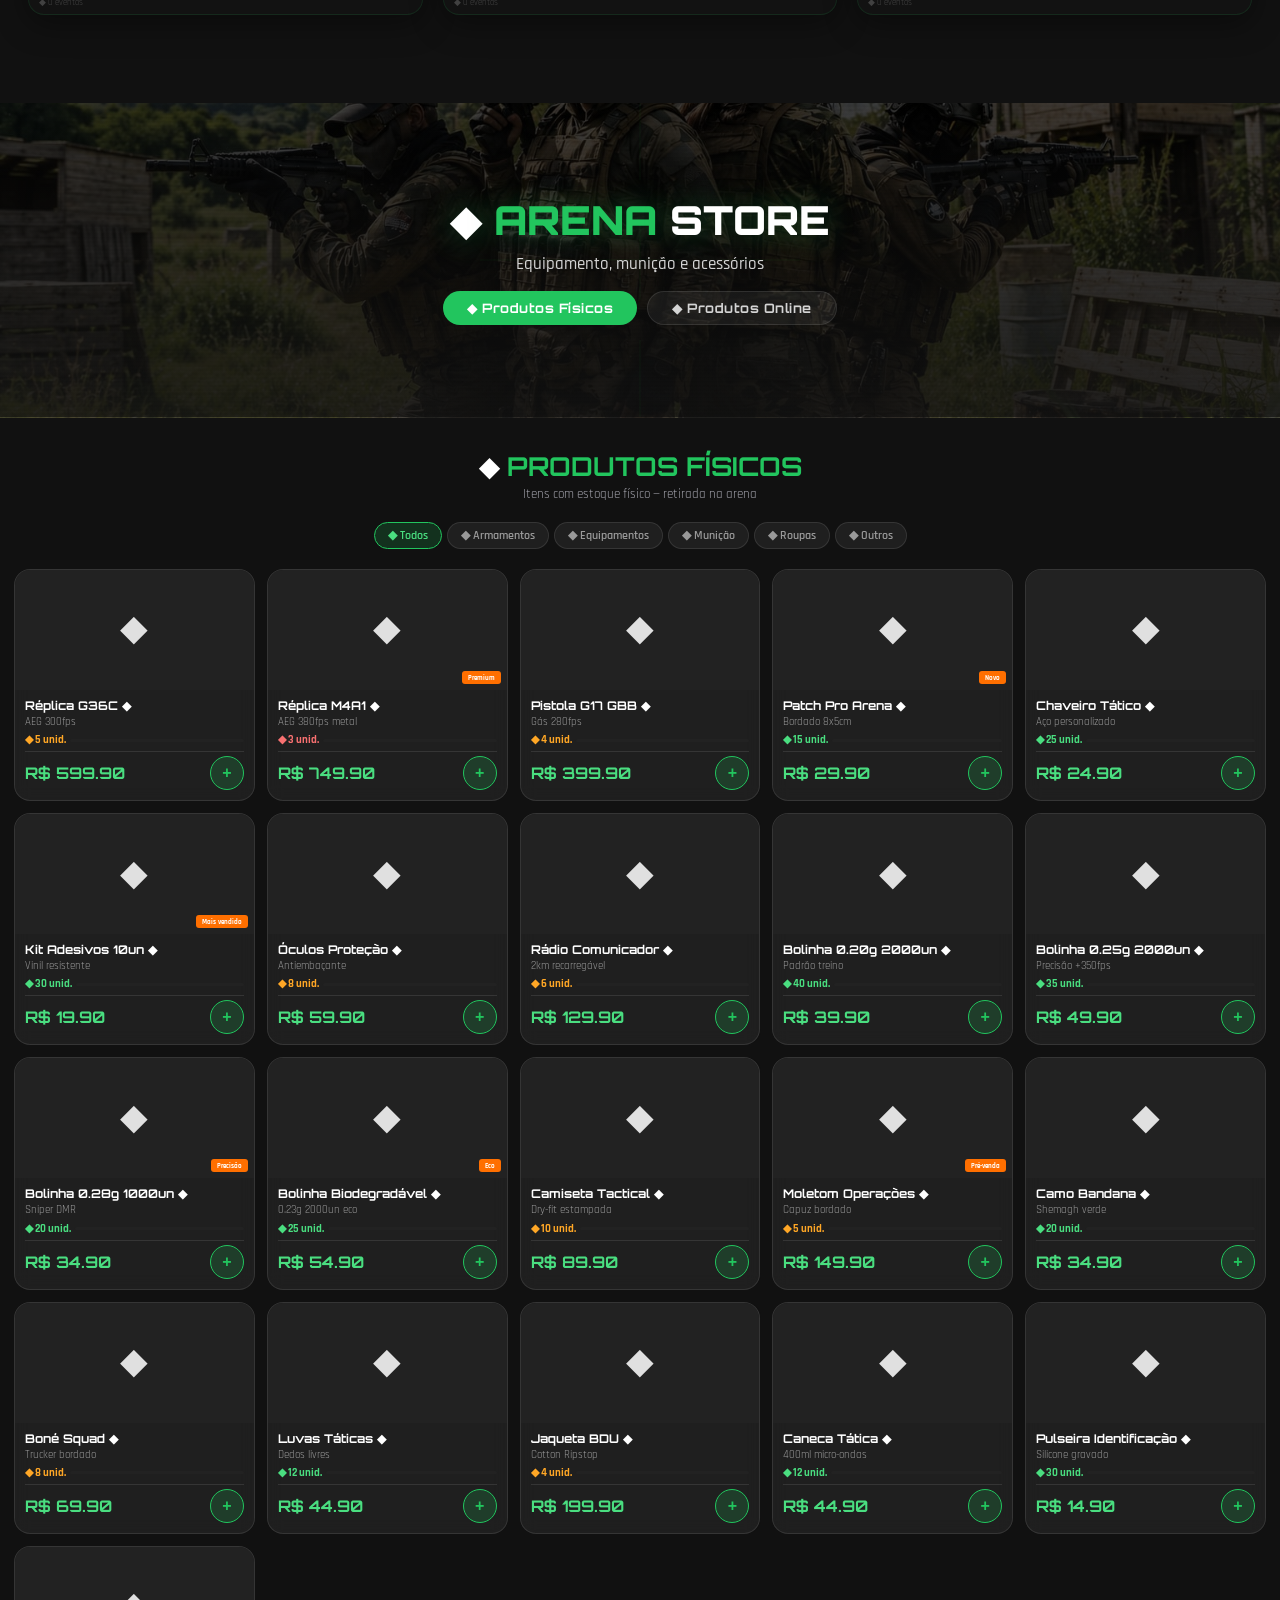
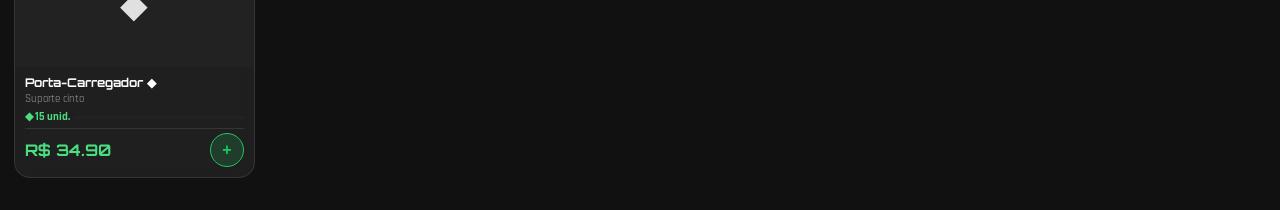
==== commit d9fe9954: "Mobile melhorado: tamanhos maiores, admin viavel, sem auto-abrir painel" ====
--- a/index.html
+++ b/index.html
@@ -296,45 +296,119 @@
         @keyframes toastOut { to { opacity: 0; transform: translateY(20px); } }
 
         @media (max-width: 600px) {
-            .topbar { height: 54px; padding: 0 12px; }
-            .topbar-actions { gap: 6px; }
-            .topbar-actions button { padding: 6px 10px; font-size: 10px; border-radius: 8px; }
-            .year-header { padding: 12px 14px; gap: 8px; }
-            .side-panel { width: 100vw; top: 54px; height: calc(100vh - 54px); }
-            .side-panel .sp-header { padding: 12px 14px; }
-            .side-panel .sp-body { padding: 8px 12px; }
-            .sp-slot { min-height: 44px; margin-bottom: 6px; border-radius: 10px; }
-            .sp-time { width: 60px; padding: 8px 6px 8px 10px; }
-            .sp-time .sp-hour { font-size: 12px; }
-            .sp-slot-inner { padding: 6px 10px; }
-            .sp-ev { padding: 5px 8px; gap: 6px; }
-            .sp-ev .sp-ev-title { font-size: 12px; }
-            .sp-ev-tag { font-size: 8px; padding: 1px 5px; }
-            .sp-free { font-size: 12px; }
-            .btn-reservar { padding: 5px 10px; font-size: 10px; }
-            .modal { padding: 20px; border-radius: 14px; margin: 8px; }
-            .modal-actions button { padding: 10px 16px; font-size: 12px; min-width: 80px; }
-            .week-row { grid-template-columns: 18px repeat(7, 1fr); gap: 1.5px; }
-            .week-row .wd { min-height: 22px; font-size: 10px; border-radius: 6px; }
-            .week-row .wn { font-size: 7px; }
-            .month-card { border-radius: 14px; }
-            .month-card .mc-header { padding: 7px 10px; }
-            .month-card .mc-header h3 { font-size: 11px; }
-            .month-card .mc-body { padding: 3px 5px 5px; }
-            .splash-content { padding: 16px; }
-            .splash-btn { padding: 14px 36px; letter-spacing: 3px; }
-            .toast { font-size: 12px; padding: 10px 16px; margin: 0 8px; }
-            .rules-box { font-size: 12px; max-height: 150px; padding: 12px; }
-            .pix-box { padding: 16px; }
-            .pix-box .pix-valor { font-size: 24px; }
-            #estilosGrid, #tipoJogoGrid { grid-template-columns: 1fr 1fr; gap: 4px; }
-            .estilo-item, .tipo-item { padding: 8px 6px !important; font-size: 10px !important; }
-            .modal input, .modal select, .modal textarea { padding: 10px 12px; font-size: 14px; }
-            .step-indicator { gap: 4px; }
-            .year-nav button { padding: 5px 10px; font-size: 11px; }
-            .months-grid { gap: 10px; padding: 0 10px 12px; }
-            .mc-legend { font-size: 8px; padding: 3px 8px 5px; }
+            .topbar { height: 60px; padding: 0 14px; }
+            .topbar-actions { gap: 8px; }
+            .topbar-actions button { padding: 10px 14px; font-size: 13px; border-radius: 10px; min-height: 44px; }
+            .topbar-brand .icon { width: 40px; height: 40px; font-size: 18px; border-radius: 12px; }
+            .topbar-brand h1 { font-size: 16px; }
+            .year-header { padding: 14px 16px; gap: 10px; }
+            .year-header h1 { font-size: 18px; }
+            .year-nav button { padding: 10px 16px; font-size: 14px; border-radius: 12px; min-height: 44px; }
+            .side-panel { width: 100vw; top: 60px; height: calc(100vh - 60px); }
+            .side-panel .sp-header { padding: 16px 18px; }
+            .side-panel .sp-header .sp-day { font-size: 28px; }
+            .side-panel .sp-header .sp-date { font-size: 15px; }
+            .side-panel .sp-close { padding: 10px 14px; font-size: 22px; }
+            .side-panel .sp-body { padding: 12px 14px; }
+            .sp-slot { min-height: 56px; margin-bottom: 8px; border-radius: 12px; }
+            .sp-time { width: 72px; padding: 10px 8px 10px 12px; }
+            .sp-time .sp-hour { font-size: 14px; }
+            .sp-time .sp-sub { font-size: 10px; }
+            .sp-slot-inner { padding: 10px 12px; gap: 6px; }
+            .sp-ev { padding: 8px 12px; gap: 8px; border-radius: 10px; }
+            .sp-ev .sp-ev-title { font-size: 14px; }
+            .sp-ev-tag { font-size: 10px; padding: 3px 8px; }
+            .sp-free { font-size: 14px; }
+            .sp-slot-inner .sp-free { font-size: 14px; }
+            .btn-reservar { padding: 8px 16px; font-size: 12px; min-height: 40px; border-radius: 10px; }
+            .modal { padding: 24px 20px; border-radius: 16px; margin: 12px; }
+            .modal h2 { font-size: 20px; }
+            .modal .modal-sub { font-size: 15px; }
+            .modal label { font-size: 14px; }
+            .modal input, .modal select, .modal textarea { padding: 14px 16px; font-size: 16px; border-radius: 12px; margin-bottom: 16px; }
+            .modal-actions { gap: 10px; }
+            .modal-actions button { padding: 14px 20px; font-size: 14px; min-width: 100px; min-height: 48px; border-radius: 12px; }
+            .modal-row > div { min-width: 100%; }
+            .week-row { grid-template-columns: 20px repeat(7, 1fr); gap: 2px; }
+            .week-row .wd { min-height: 34px; font-size: 13px; border-radius: 8px; }
+            .week-row .wn { font-size: 8px; }
+            .week-row .wd .ev-dot { width: 6px; height: 6px; bottom: 3px; }
+            .month-card { border-radius: 16px; }
+            .month-card .mc-header { padding: 10px 14px; }
+            .month-card .mc-header h3 { font-size: 13px; }
+            .month-card .mc-body { padding: 6px 8px 8px; }
+            .splash-content { padding: 20px; }
+            .splash-content h1 { font-size: 26px; }
+            .splash-btn { padding: 16px 40px; font-size: 17px; letter-spacing: 4px; min-height: 52px; border-radius: 14px; }
+            .toast { font-size: 14px; padding: 14px 20px; margin: 0 12px; border-radius: 14px; }
+            .rules-box { font-size: 14px; max-height: 200px; padding: 14px; border-radius: 12px; }
+            .pix-box { padding: 20px; border-radius: 14px; }
+            .pix-box .pix-title { font-size: 18px; }
+            .pix-box .pix-valor { font-size: 28px; }
+            .pix-box .pix-chave { font-size: 14px; padding: 12px; }
+            .btn-copy { padding: 14px 20px; font-size: 14px; min-height: 48px; border-radius: 12px; }
+            #estilosGrid, #tipoJogoGrid { grid-template-columns: 1fr 1fr; gap: 8px; }
+            .estilo-item, .tipo-item { padding: 14px 10px !important; font-size: 13px !important; border-radius: 12px !important; min-height: 44px; }
+            .modal input, .modal select, .modal textarea { padding: 14px 16px; font-size: 16px; }
+            .step-indicator { gap: 6px; margin-bottom: 18px; }
+            .step-dot { height: 6px; }
+            .year-nav { gap: 8px; }
+            .months-grid { gap: 14px; padding: 0 12px 16px; }
+            .mc-legend { font-size: 10px; padding: 6px 10px 8px; }
             .hide-mobile { display: none; }
+            .splash-content .splash-sub { font-size: 15px; }
+            .splash-content .splash-reserve { font-size: 14px; }
+            #storeSection .topbar { height: 60px; padding: 0 14px; }
+            #storeSection .topbar-logo { font-size: 15px; }
+            #storeSection .topbar-link { font-size: 13px; padding: 8px 12px; min-height: 44px; }
+            #storeSection .cart-btn { padding: 8px 14px; font-size: 13px; min-height: 44px; }
+            #storeSection .section { padding: 24px 14px; }
+            #storeSection .section-header h2 { font-size: 20px; }
+            #storeSection .cat-tab { padding: 8px 16px; font-size: 13px; min-height: 40px; border-radius: 24px; }
+            #storeSection .product-grid { grid-template-columns: 1fr; gap: 14px; }
+            #storeSection .product-card { border-radius: 16px; }
+            #storeSection .product-img { height: 160px; }
+            #storeSection .product-info h3 { font-size: 15px; }
+            #storeSection .product-info .desc { font-size: 13px; }
+            #storeSection .prod-bottom .price { font-size: 18px; }
+            #storeSection .btn-add { min-width: 44px; height: 44px; font-size: 20px; }
+            #storeSection .cart-sidebar { width: 100vw; }
+            #storeSection .cart-header h3 { font-size: 16px; }
+            #storeSection .cart-header { padding: 14px 18px; }
+            #storeSection .cart-close { font-size: 24px; padding: 8px; }
+            #storeSection .cart-item { padding: 10px 0; }
+            #storeSection .cart-item .ci-info h4 { font-size: 14px; }
+            #storeSection .cart-item .ci-info .ci-preco { font-size: 14px; }
+            #storeSection .form-ret label { font-size: 12px; }
+            #storeSection .form-ret input, #storeSection .form-ret textarea { padding: 10px 12px; font-size: 14px; min-height: 44px; }
+            #storeSection .btn-final { padding: 14px; font-size: 15px; min-height: 50px; border-radius: 12px; }
+            #storeSection .admin-modal { width: calc(100vw - 24px); max-height: 90vh; }
+            #storeSection .admin-tab { padding: 10px 14px; font-size: 13px; min-height: 44px; }
+            #storeSection .admin-body { padding: 12px 14px; }
+            #storeSection .ae-item { padding: 10px 0; gap: 8px; }
+            #storeSection .ae-item .ae-nome { font-size: 13px; }
+            #storeSection .ae-item .ae-btn { width: 36px; height: 36px; font-size: 14px; }
+            #storeSection .ped-card { padding: 14px; border-radius: 14px; }
+            #storeSection .ped-card .pc-cli { font-size: 15px; }
+            #storeSection .ped-card .pc-info { font-size: 13px; }
+            #storeSection .hero { min-height: 30vh; padding: 24px 16px; }
+            #storeSection .hero h1 { font-size: 22px; }
+            #storeSection .hero p { font-size: 14px; }
+            #storeSection .admin-login input { padding: 12px 16px; font-size: 16px; width: 120px; }
+            #storeSection .admin-login .btn-m { padding: 12px 28px; font-size: 14px; min-height: 44px; }
+            #storeSection .admin-sair { padding: 12px; font-size: 14px; min-height: 48px; }
+            #storeSection .foto-admin-item { padding: 10px 0; gap: 10px; }
+            #storeSection .foto-admin-item .fai-nome { font-size: 13px; }
+            #storeSection .modal { padding: 24px 20px; }
+            #storeSection .modal h3 { font-size: 18px; }
+            #storeSection .modal p { font-size: 14px; }
+            #storeSection .btn-m { padding: 12px 24px; font-size: 14px; min-height: 44px; }
+            #storeSection .pix-box .pix-chave { font-size: 13px; }
+            #storeSection .ci-qty button { width: 32px; height: 32px; font-size: 14px; }
+            #storeSection .ci-qty span { font-size: 15px; min-width: 20px; }
+            #storeSection .admin-modal .am-hd h3 { font-size: 16px; }
+            #storeSection .admin-modal .am-close { font-size: 24px; padding: 8px; }
+            #storeSection .cart-itens { padding: 12px 16px; }
         }
     </style>
 <style>
@@ -961,9 +1035,6 @@
     });
 
     load(); render();
-
-    const n = new Date();
-    if (n.getFullYear() === state.year) openPanel(n.getDate(), n.getMonth());
 </script>
 
 </div>
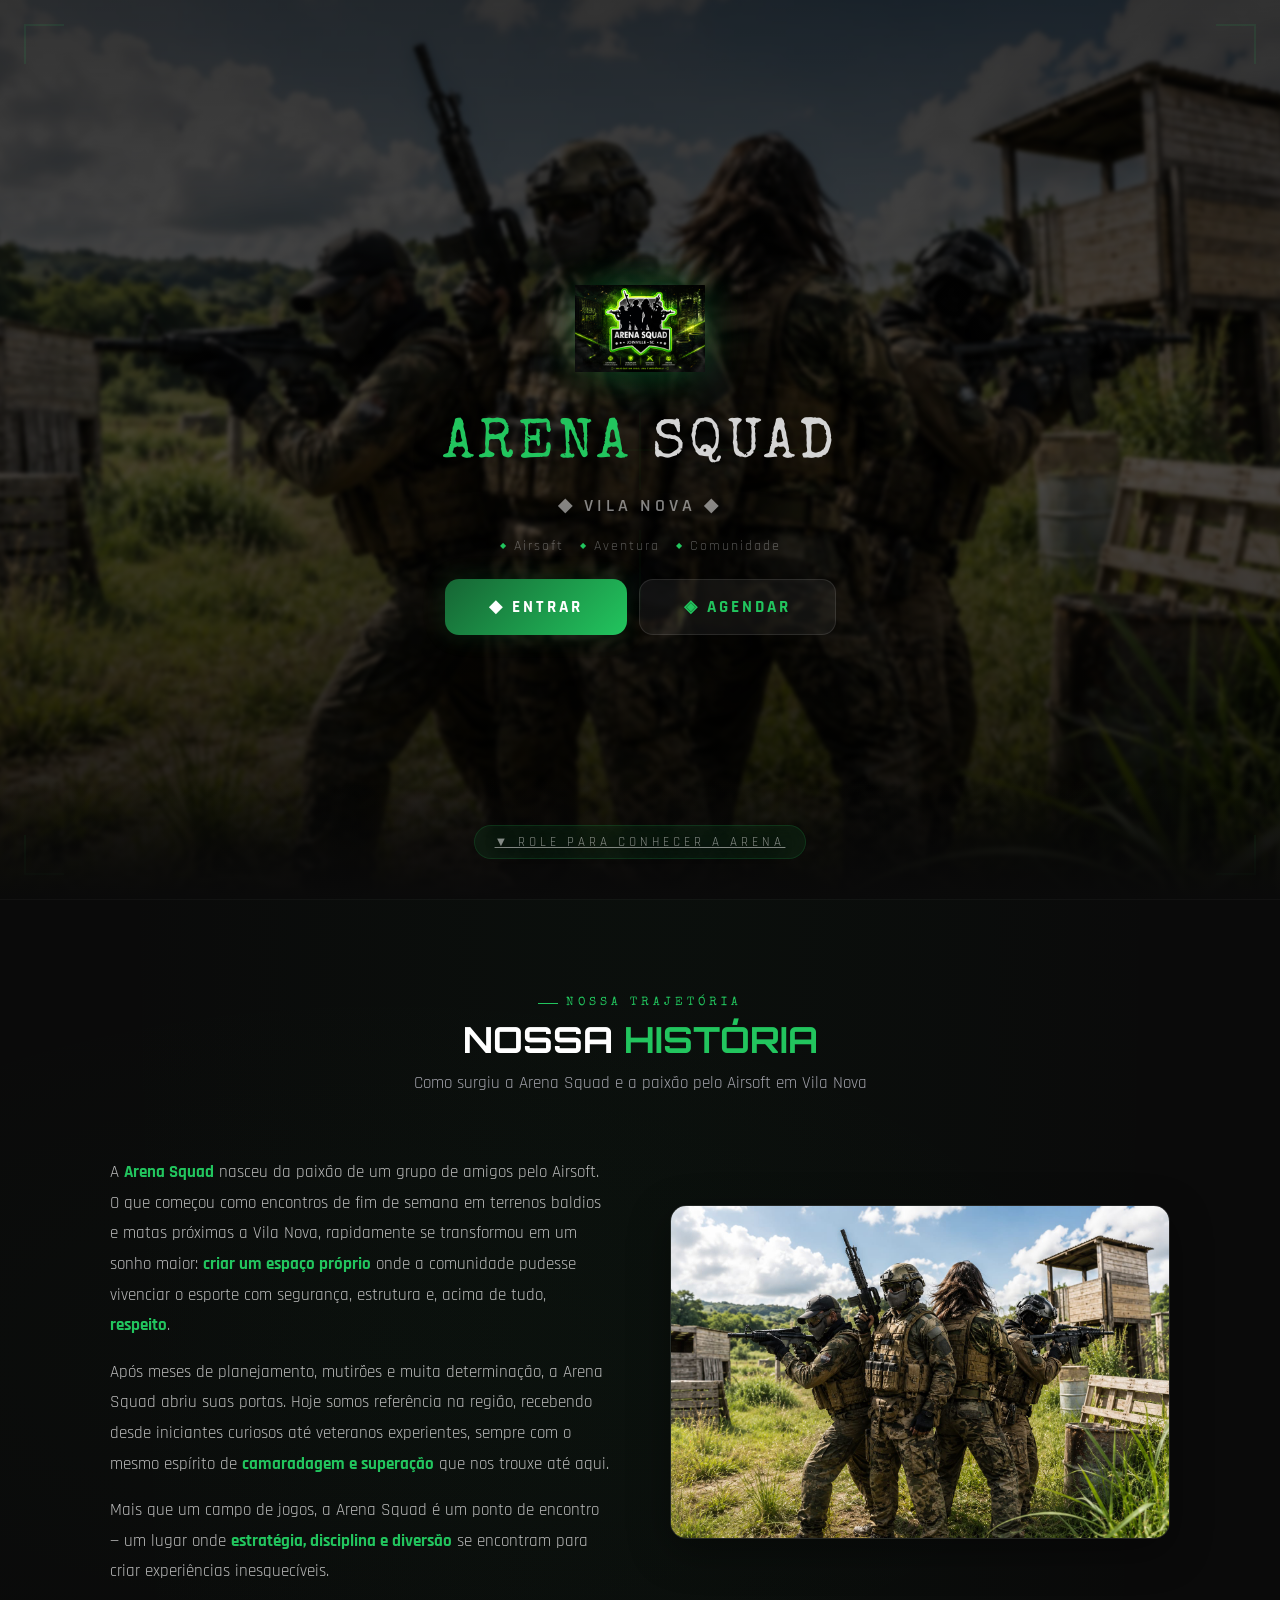
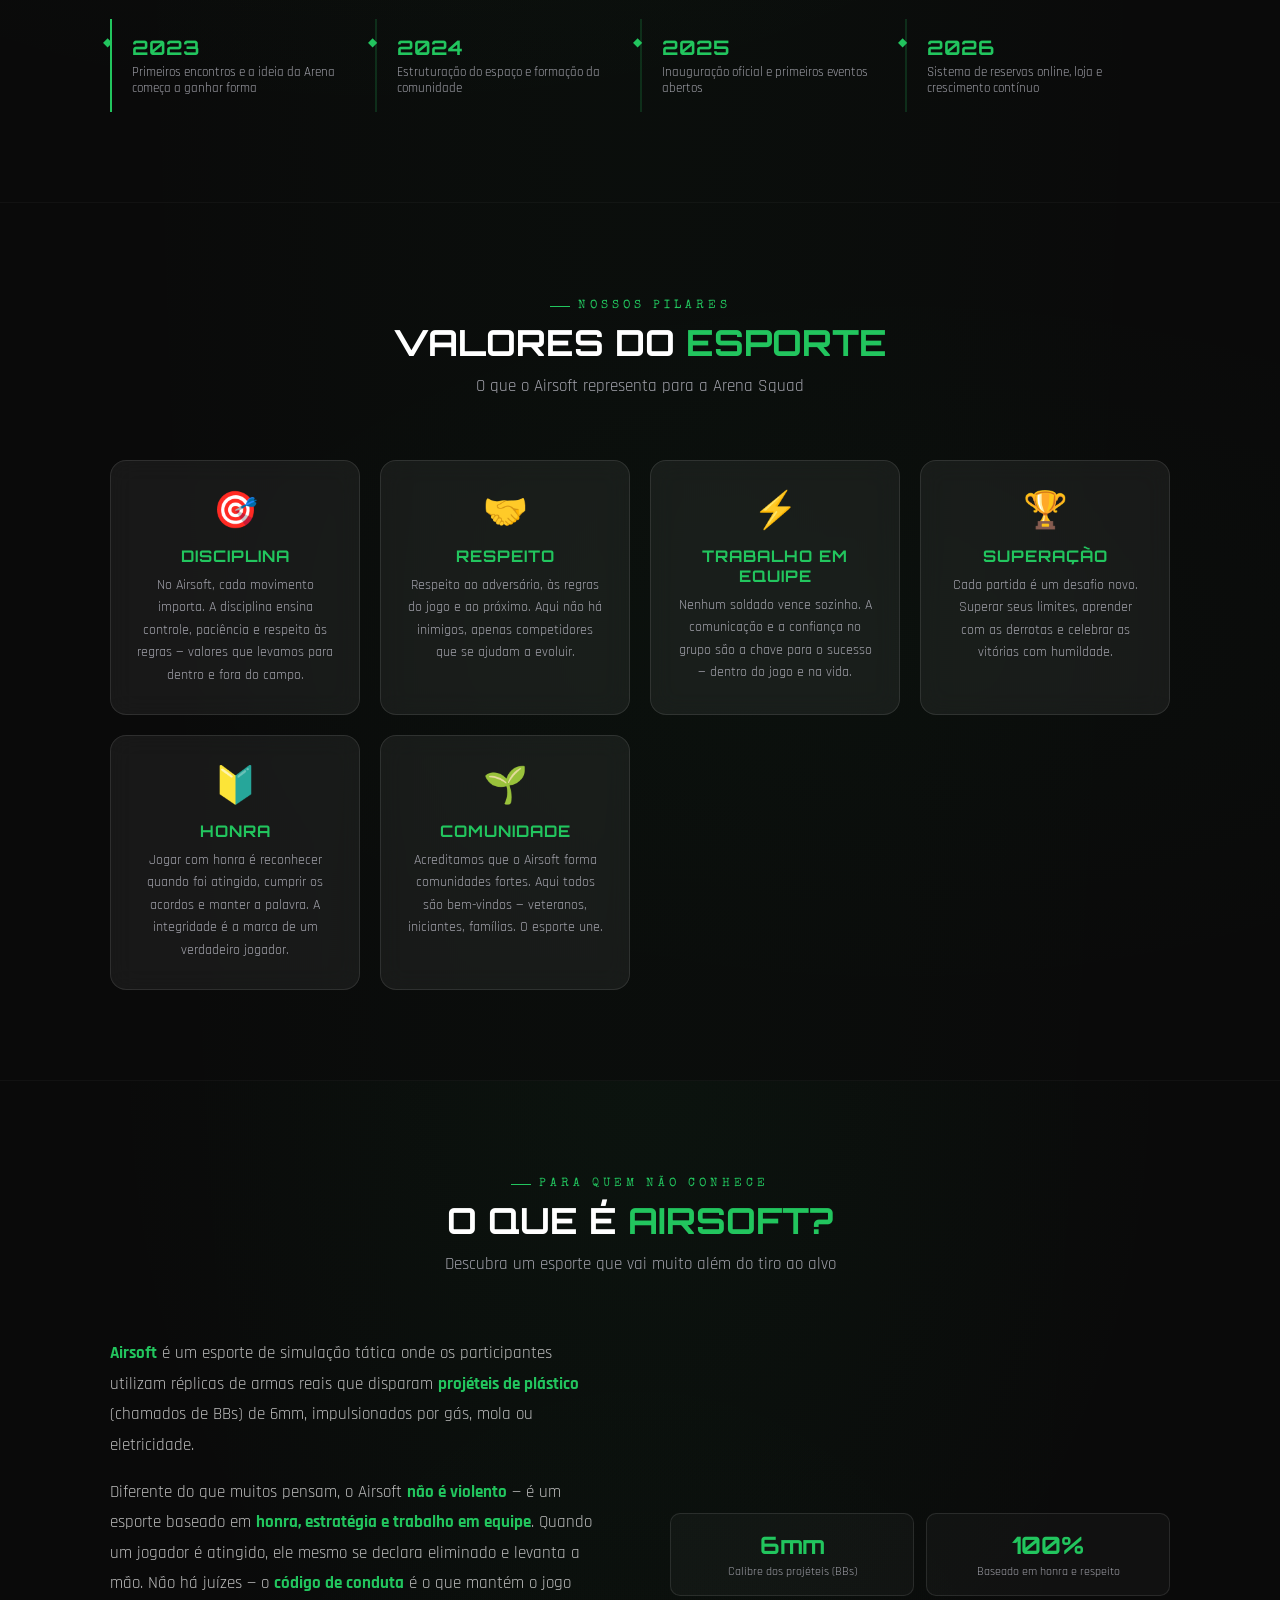
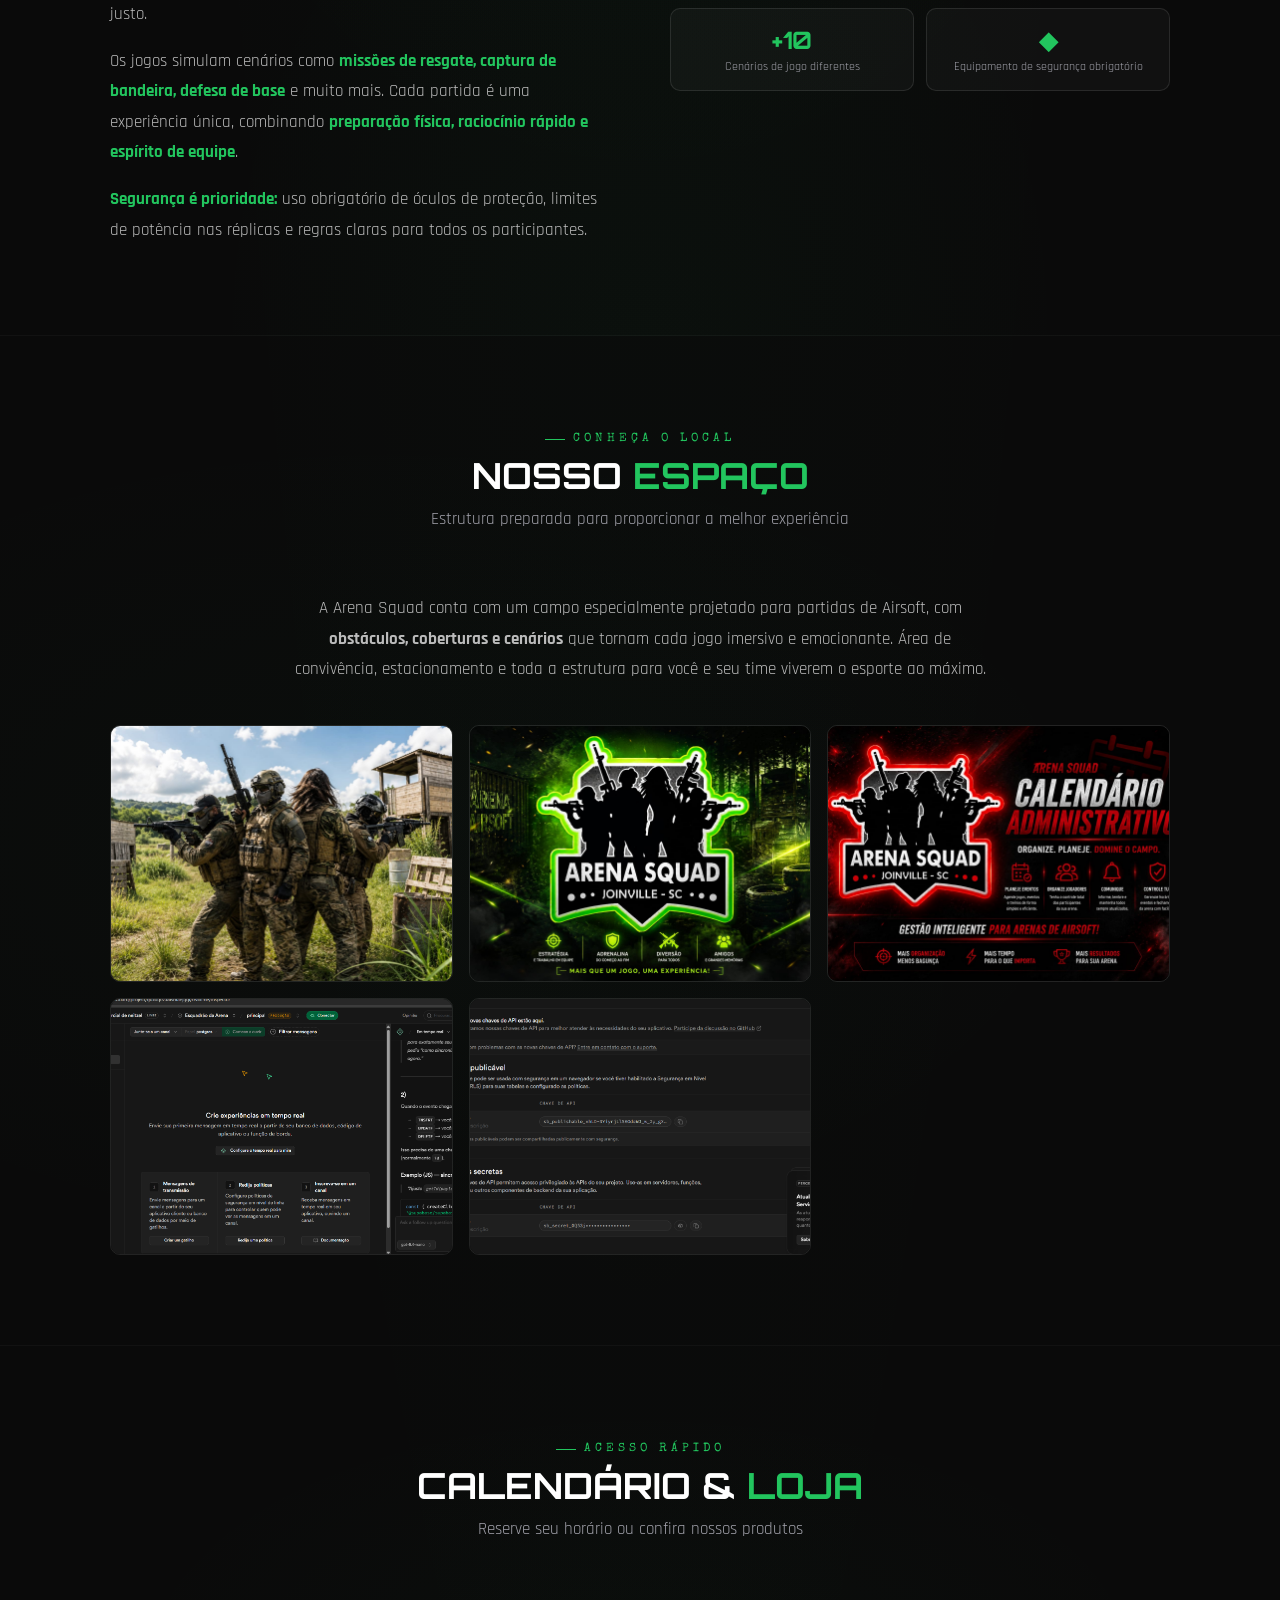
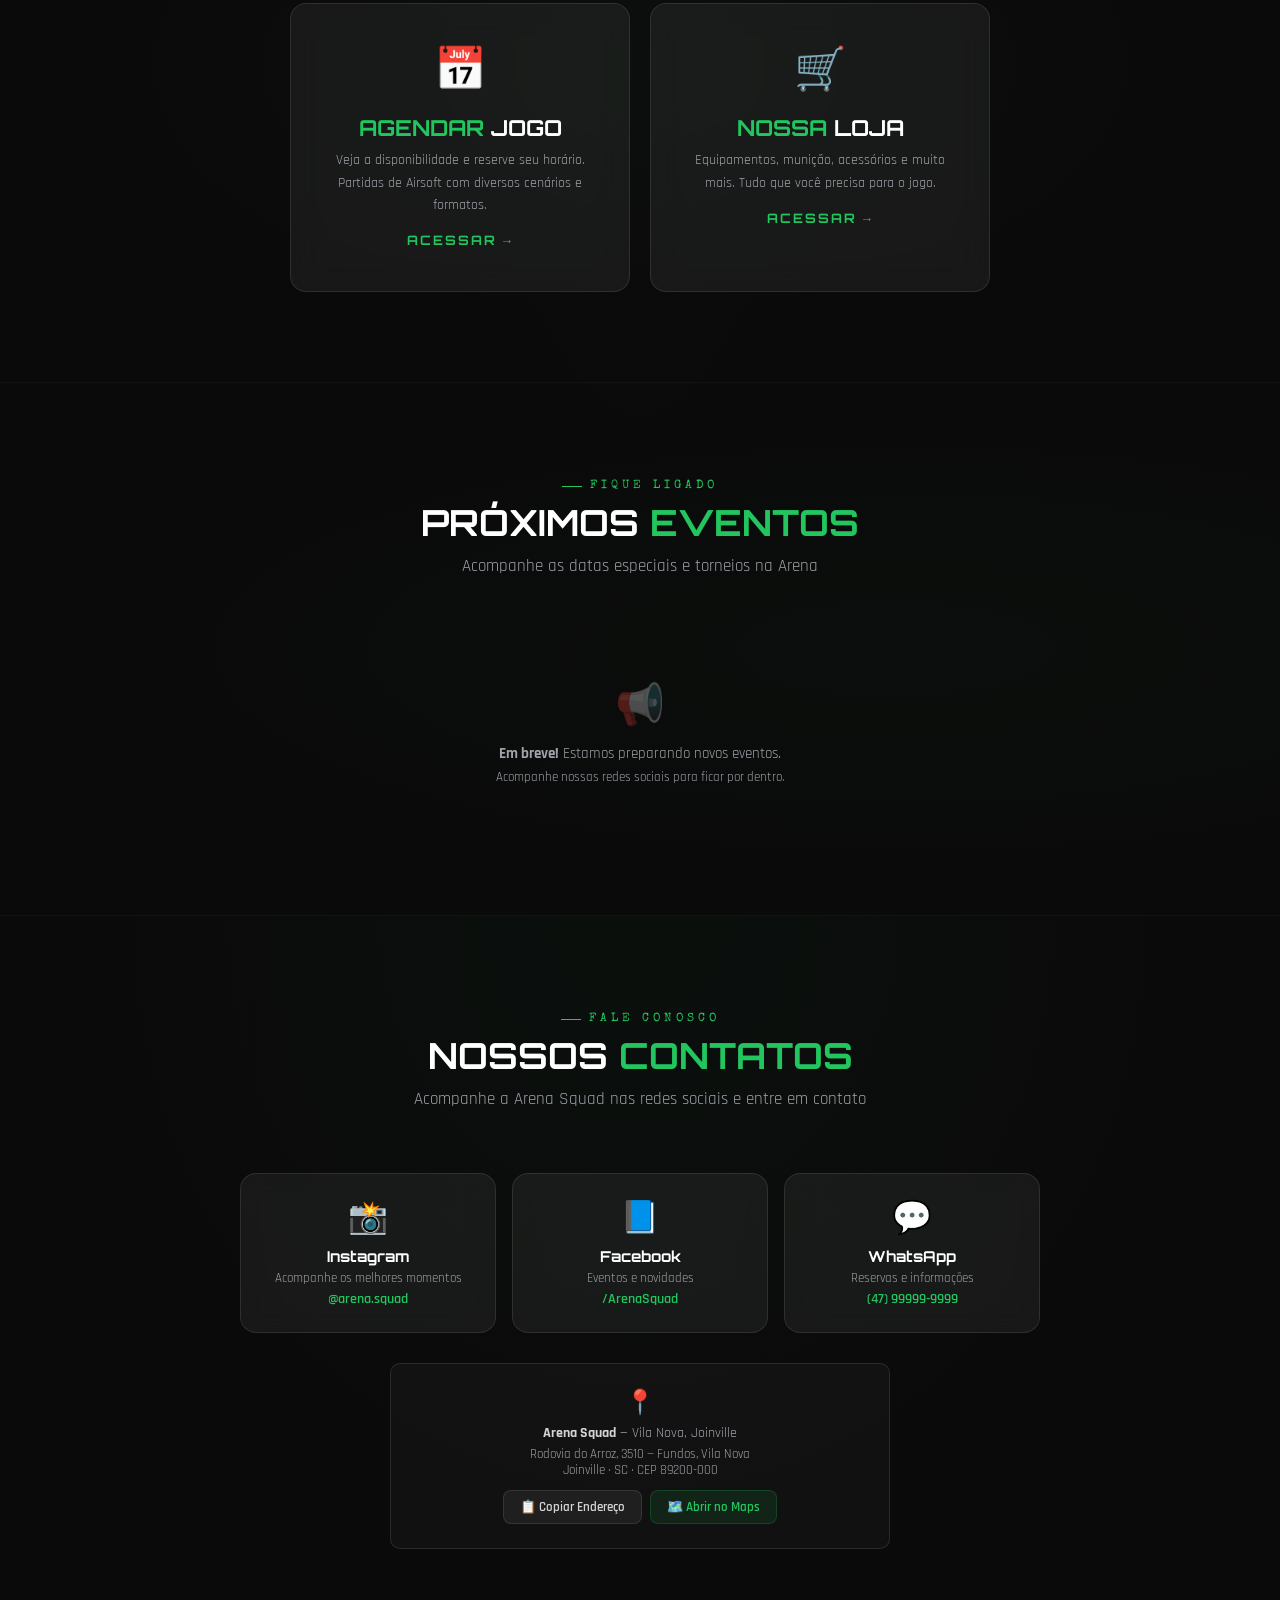
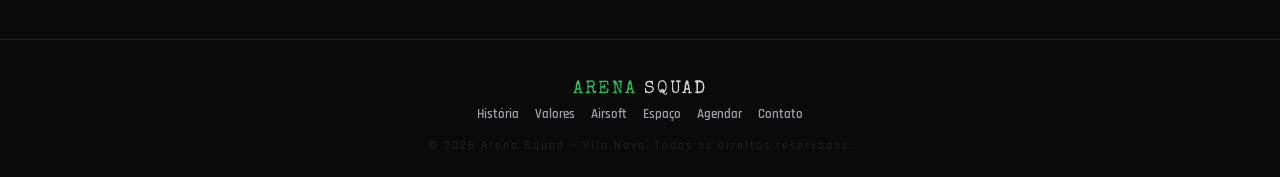
==== commit 9ce92d0e: "Arena Squad completo - Supabase + Admin fix" ====
--- a/index.html
+++ b/index.html
@@ -2,10 +2,15 @@
 <html lang="pt-BR">
 <head>
     <meta charset="UTF-8">
-    <meta name="viewport" content="width=device-width, initial-scale=1.0, maximum-scale=1.0, user-scalable=no">
-    <title>Arena Squad - Airsoft</title>
+    <meta name="viewport" content="width=device-width, initial-scale=1.0">
+    <title>Arena Squad — Airsoft & Aventura</title>
+    <link rel="preconnect" href="https://fonts.googleapis.com">
+    <link rel="preconnect" href="https://fonts.gstatic.com" crossorigin>
+    <link href="https://fonts.googleapis.com/css2?family=Orbitron:wght@400;700;900&family=Rajdhani:wght@300;400;600;700&family=Special+Elite&display=swap" rel="stylesheet">
     <style>
-        @import url('https://fonts.googleapis.com/css2?family=Orbitron:wght@400;700;900&family=Rajdhani:wght@300;400;600;700&family=Special+Elite&display=swap');
+        /* ============================================
+           RESET & ROOT
+           ============================================ */
         * { margin: 0; padding: 0; box-sizing: border-box; -webkit-tap-highlight-color: transparent; }
         :root {
             --green: #22c55e;
@@ -13,7 +18,6 @@
             --green-glass: rgba(34,197,94,0.18);
             --green-glow: rgba(34,197,94,0.35);
             --red: #ef4444;
-            --red-glass: rgba(239,68,68,0.15);
             --sand: #d4d4d4;
             --sand-dark: #a1a1aa;
             --dark: #0a0a0a;
@@ -22,1656 +26,1440 @@
             --glass-bg-2: rgba(255,255,255,0.03);
             --glass-border: rgba(255,255,255,0.10);
             --glass-border-2: rgba(34,197,94,0.12);
-            --glass-shadow: 0 8px 32px rgba(0,0,0,0.4);
-            --glass-shadow-lg: 0 12px 48px rgba(0,0,0,0.5);
             --radius: 16px;
             --radius-sm: 10px;
-            --radius-xs: 6px;
-        }
-        html { scroll-behavior: smooth; }
+        }
+        html { scroll-behavior: smooth; overflow-x: hidden; }
         body {
             font-family: 'Rajdhani', sans-serif;
             background: var(--dark);
-            background-image: radial-gradient(ellipse at 50% 0%, rgba(34,197,94,0.03) 0%, transparent 60%),
-                              radial-gradient(ellipse at 80% 100%, rgba(34,197,94,0.02) 0%, transparent 50%);
+            background-image: radial-gradient(ellipse at 50% 0%, rgba(34,197,94,0.03) 0%, transparent 60%);
             color: #e0e0e0;
             min-height: 100vh;
             overflow-x: hidden;
             -webkit-font-smoothing: antialiased;
         }
-        #matrixCanvas {
-            position: fixed; inset: 0; z-index: 0;
-            width: 100vw; height: 100vh;
-            pointer-events: none;
-            opacity: 0.6;
-        }
-        #splash {
-            position: fixed; inset: 0; z-index: 9999;
-            display: flex; flex-direction: column;
-            align-items: center; justify-content: center;
-            transition: opacity .7s ease, visibility .7s ease;
-            background: var(--dark);
+        ::-webkit-scrollbar { width: 8px; }
+        ::-webkit-scrollbar-track { background: var(--dark); }
+        ::-webkit-scrollbar-thumb { background: #222; border-radius: 4px; }
+        ::-webkit-scrollbar-thumb:hover { background: #333; }
+
+        /* ============================================
+           UTILITIES
+           ============================================ */
+        .container { max-width: 1100px; margin: 0 auto; padding: 0 20px; }
+        .section-tag {
+            display: inline-block;
+            font-family: 'Special Elite', monospace;
+            font-size: 12px;
+            color: var(--green);
+            letter-spacing: 4px;
+            text-transform: uppercase;
+            margin-bottom: 8px;
+            position: relative;
+            padding-left: 28px;
+        }
+        .section-tag::before {
+            content: '';
+            position: absolute;
+            left: 0;
+            top: 50%;
+            width: 20px;
+            height: 1px;
+            background: var(--green);
+        }
+        .section-title {
+            font-family: 'Orbitron', monospace;
+            font-size: clamp(26px, 5vw, 36px);
+            font-weight: 700;
+            color: #fff;
+            margin-bottom: 8px;
+            text-transform: uppercase;
+        }
+        .section-title span { color: var(--green); }
+        .section-desc {
+            font-size: clamp(15px, 2vw, 17px);
+            color: var(--sand-dark);
+            max-width: 600px;
+            line-height: 1.6;
+        }
+        .reveal {
+            opacity: 0;
+            transform: translateY(40px);
+            transition: opacity .7s ease, transform .7s ease;
+        }
+        .reveal.visible {
+            opacity: 1;
+            transform: translateY(0);
+        }
+
+        /* ============================================
+           HERO
+           ============================================ */
+        #hero {
+            position: relative;
+            min-height: 100vh;
+            display: flex;
+            flex-direction: column;
+            align-items: center;
+            justify-content: center;
+            text-align: center;
+            padding: 20px;
             overflow: hidden;
         }
-        #splash.hidden { opacity: 0; visibility: hidden; pointer-events: none; }
-        #splash .splash-bg {
-            position: absolute; inset: 0;
+        #hero .hero-bg {
+            position: absolute;
+            inset: 0;
             background-image: url('Logo realista.jpeg');
-            background-size: cover; background-position: center;
-            filter: blur(2px) brightness(0.45);
-            animation: splashZoom 16s ease-in-out infinite alternate;
+            background-size: cover;
+            background-position: center;
+            filter: blur(2px) brightness(0.4);
+            animation: heroZoom 20s ease-in-out infinite alternate;
             transform: scale(1.05);
         }
-        @keyframes splashZoom {
+        @keyframes heroZoom {
             0% { transform: scale(1.05); }
             100% { transform: scale(1.15); }
         }
-        #splash .splash-overlay {
-            position: absolute; inset: 0;
-            background: linear-gradient(180deg, rgba(0,0,0,0.5), rgba(0,0,0,0.25), rgba(0,0,0,0.6));
-        }
-        #splash::after {
+        #hero .hero-overlay {
+            position: absolute;
+            inset: 0;
+            background: linear-gradient(180deg, rgba(0,0,0,0.5), rgba(0,0,0,0.2), rgba(0,0,0,0.7));
+        }
+        #hero .hero-scrim {
+            position: absolute;
+            bottom: 0;
+            left: 0;
+            right: 0;
+            height: 120px;
+            background: linear-gradient(0deg, var(--dark), transparent);
+        }
+        .hero-crosshair {
+            position: absolute;
+            pointer-events: none;
+            opacity: 0.06;
+        }
+        .hero-crosshair::before {
             content: '';
-            position: absolute; inset: 0; z-index: 1;
-            background: repeating-linear-gradient(0deg, transparent, transparent 2px, rgba(0,0,0,0.03) 2px, rgba(0,0,0,0.03) 4px),
-                        radial-gradient(circle at 50% 50%, transparent 40%, rgba(0,0,0,0.3) 100%);
+            position: absolute;
+            width: 80px;
+            height: 1px;
+            top: 50%;
+            left: 50%;
+            transform: translate(-50%, -50%);
+            background: var(--green);
+            box-shadow: -120px 0 0 var(--green), 120px 0 0 var(--green);
+        }
+        .hero-crosshair::after {
+            content: '';
+            position: absolute;
+            width: 1px;
+            height: 80px;
+            top: 50%;
+            left: 50%;
+            transform: translate(-50%, -50%);
+            background: var(--green);
+            box-shadow: 0 -120px 0 var(--green), 0 120px 0 var(--green);
+        }
+        .hero-corner {
+            position: absolute;
             pointer-events: none;
-        }
-        .splash-crosshair {
-            position: absolute; z-index: 2; pointer-events: none; opacity: 0.08;
-        }
-        .splash-crosshair::before {
-            content: ''; position: absolute; width: 60px; height: 1px;
-            top: 50%; left: 50%; transform: translate(-50%, -50%);
-            background: var(--green);
-            box-shadow: -80px 0 0 var(--green), 80px 0 0 var(--green);
-        }
-        .splash-crosshair::after {
-            content: ''; position: absolute; width: 1px; height: 60px;
-            top: 50%; left: 50%; transform: translate(-50%, -50%);
-            background: var(--green);
-            box-shadow: 0 -80px 0 var(--green), 0 80px 0 var(--green);
-        }
-        .splash-corner { position: absolute; z-index: 2; pointer-events: none; opacity: 0.12; }
-        .splash-corner.tl { top: 20px; left: 20px; border-top: 2px solid var(--green); border-left: 2px solid var(--green); width: 40px; height: 40px; }
-        .splash-corner.tr { top: 20px; right: 20px; border-top: 2px solid var(--green); border-right: 2px solid var(--green); width: 40px; height: 40px; }
-        .splash-corner.bl { bottom: 20px; left: 20px; border-bottom: 2px solid var(--green); border-left: 2px solid var(--green); width: 40px; height: 40px; }
-        .splash-corner.br { bottom: 20px; right: 20px; border-bottom: 2px solid var(--green); border-right: 2px solid var(--green); width: 40px; height: 40px; }
-        .splash-content { position: relative; z-index: 3; display: flex; flex-direction: column; align-items: center; justify-content: center; text-align: center; padding: 20px; width: 100%; max-width: 520px; }
-        @keyframes logoPulse { 0%,100% { transform: scale(1); } 50% { transform: scale(1.03); } }
-        .splash-content .splash-img-wrapper {
-            position: relative; display: inline-flex; margin-bottom: 8px;
-        }
-        .splash-content .splash-img-wrapper::before {
-            content: ''; position: absolute; inset: -10px;
+            opacity: 0.10;
+        }
+        .hero-corner.tl { top: 24px; left: 24px; border-top: 2px solid var(--green); border-left: 2px solid var(--green); width: 40px; height: 40px; }
+        .hero-corner.tr { top: 24px; right: 24px; border-top: 2px solid var(--green); border-right: 2px solid var(--green); width: 40px; height: 40px; }
+        .hero-corner.bl { bottom: 24px; left: 24px; border-bottom: 2px solid var(--green); border-left: 2px solid var(--green); width: 40px; height: 40px; }
+        .hero-corner.br { bottom: 24px; right: 24px; border-bottom: 2px solid var(--green); border-right: 2px solid var(--green); width: 40px; height: 40px; }
+
+        .hero-content {
+            position: relative;
+            z-index: 2;
+            display: flex;
+            flex-direction: column;
+            align-items: center;
+            gap: 16px;
+            max-width: 700px;
+            animation: heroFadeIn 1.5s ease forwards;
+        }
+        @keyframes heroFadeIn {
+            0% { opacity: 0; transform: translateY(30px); }
+            100% { opacity: 1; transform: translateY(0); }
+        }
+        .hero-logo-wrapper {
+            position: relative;
+            display: inline-flex;
+            margin-bottom: 4px;
+        }
+        .hero-logo-wrapper::before {
+            content: '';
+            position: absolute;
+            inset: -12px;
             background: radial-gradient(circle, rgba(34,197,94,0.15) 0%, transparent 70%);
-            border-radius: 50%; animation: splashGlow 3s ease-in-out infinite;
-        }
-        @keyframes splashGlow { 0%,100%{opacity:.6;transform:scale(1)} 50%{opacity:1;transform:scale(1.08)} }
-        .splash-content h1 {
+            border-radius: 50%;
+            animation: heroGlow 3s ease-in-out infinite;
+        }
+        @keyframes heroGlow {
+            0%, 100% { opacity: 0.6; transform: scale(1); }
+            50% { opacity: 1; transform: scale(1.08); }
+        }
+        @keyframes logoPulse {
+            0%, 100% { transform: scale(1); }
+            50% { transform: scale(1.03); }
+        }
+        .hero-logo {
+            width: min(130px, 30vw);
+            height: min(130px, 30vw);
+            object-fit: contain;
+            filter: drop-shadow(0 0 20px rgba(34,197,94,0.3));
+            animation: logoPulse 4s ease-in-out infinite;
+            position: relative;
+            z-index: 1;
+        }
+        .hero-title {
             font-family: 'Special Elite', 'Orbitron', monospace;
-            font-size: clamp(28px, 7vw, 52px);
+            font-size: clamp(30px, 7vw, 56px);
             font-weight: 400;
+            letter-spacing: 4px;
+            text-shadow: 0 2px 30px rgba(0,0,0,0.5);
+            line-height: 1.15;
+        }
+        .hero-title .arena { color: var(--green); }
+        .hero-title .squad { color: var(--sand); }
+        .hero-sub {
+            font-size: clamp(14px, 2.5vw, 18px);
+            color: rgba(255,255,255,0.5);
+            letter-spacing: 4px;
+            font-weight: 600;
+            margin-bottom: 4px;
+        }
+        .hero-badges {
+            display: flex;
+            gap: 16px;
+            flex-wrap: wrap;
+            justify-content: center;
+            font-size: clamp(12px, 2vw, 14px);
+            color: rgba(255,255,255,0.3);
+            letter-spacing: 2px;
+        }
+        .hero-badges span { display: flex; align-items: center; gap: 6px; }
+        .hero-badges span::before { content: '◆'; color: var(--green); font-size: 8px; }
+
+        .hero-actions {
+            display: flex;
+            gap: 12px;
+            flex-wrap: wrap;
+            justify-content: center;
+            margin-top: 8px;
+        }
+        .btn-primary {
+            background: linear-gradient(135deg, var(--green-dark), var(--green));
+            color: #fff;
+            border: none;
+            padding: 16px 44px;
+            border-radius: 14px;
+            font-size: clamp(15px, 3vw, 17px);
+            font-weight: 700;
+            cursor: pointer;
+            font-family: 'Rajdhani', sans-serif;
+            text-transform: uppercase;
             letter-spacing: 3px;
-            text-shadow: 0 2px 30px rgba(0,0,0,0.5);
-            line-height: 1.2;
-        }
-        .splash-content h1 .calendario { color: var(--sand); }
-        .splash-content h1 .arena-squad { color: var(--green); }
-        .splash-content .splash-sub { color: rgba(255,255,255,0.45); font-size: clamp(13px, 3vw, 16px); letter-spacing: 3px; font-weight: 600; }
-        .splash-content .splash-reserve { color: rgba(255,255,255,0.25); font-size: clamp(12px, 2.5vw, 14px); letter-spacing: 2px; }
-        .splash-btn {
-            background: rgba(34,197,94,0.12);
+            transition: all .3s ease;
+            box-shadow: 0 0 24px rgba(34,197,94,0.15);
+            text-decoration: none;
+            display: inline-flex;
+            align-items: center;
+            gap: 8px;
+        }
+        .btn-primary:hover {
+            box-shadow: 0 0 50px rgba(34,197,94,0.3);
+            transform: translateY(-3px);
+        }
+        .btn-secondary {
+            background: var(--glass-bg);
             backdrop-filter: blur(16px);
             -webkit-backdrop-filter: blur(16px);
-            border: 1px solid rgba(34,197,94,0.3);
+            border: 1px solid var(--glass-border);
             color: var(--green);
-            padding: 16px 52px;
+            padding: 16px 44px;
             border-radius: 14px;
-            font-size: clamp(16px, 4vw, 20px);
+            font-size: clamp(15px, 3vw, 17px);
             font-weight: 700;
             cursor: pointer;
+            font-family: 'Rajdhani', sans-serif;
+            text-transform: uppercase;
+            letter-spacing: 3px;
+            transition: all .3s ease;
+            text-decoration: none;
+            display: inline-flex;
+            align-items: center;
+            gap: 8px;
+        }
+        .btn-secondary:hover {
+            background: var(--green-glass);
+            border-color: rgba(34,197,94,0.5);
+            transform: translateY(-3px);
+        }
+        .hero-scroll-hint {
+            position: absolute;
+            bottom: 40px;
+            z-index: 2;
+            color: rgba(255,255,255,0.5);
+            font-size: 13px;
+            letter-spacing: 4px;
+            text-transform: uppercase;
+            animation: scrollBounce 2s ease-in-out infinite;
+            cursor: pointer;
+            text-shadow: 0 2px 12px rgba(0,0,0,0.6);
+            background: rgba(34,197,94,0.08);
+            padding: 8px 20px;
+            border-radius: 20px;
+            border: 1px solid rgba(34,197,94,0.15);
+            backdrop-filter: blur(8px);
+            -webkit-backdrop-filter: blur(8px);
+        }
+        .hero-scroll-hint:hover {
+            background: rgba(34,197,94,0.15);
+            border-color: rgba(34,197,94,0.3);
+        }
+        @keyframes scrollBounce {
+            0%, 100% { transform: translateY(0); }
+            50% { transform: translateY(8px); }
+        }
+
+        /* ============================================
+           NAVBAR
+           ============================================ */
+        .navbar {
+            position: fixed;
+            top: 0;
+            left: 0;
+            right: 0;
+            z-index: 100;
+            background: rgba(10,10,10,0.85);
+            backdrop-filter: blur(20px);
+            -webkit-backdrop-filter: blur(20px);
+            border-bottom: 1px solid var(--glass-border);
+            padding: 0 clamp(16px, 3vw, 28px);
+            height: 60px;
+            display: flex;
+            align-items: center;
+            justify-content: space-between;
+            transform: translateY(-100%);
+            transition: transform .4s ease;
+        }
+        .navbar.show { transform: translateY(0); }
+        .navbar-brand {
+            display: flex;
+            align-items: center;
+            gap: 10px;
+            text-decoration: none;
+            color: var(--green);
             font-family: 'Special Elite', 'Orbitron', monospace;
+            font-size: clamp(14px, 3vw, 17px);
+            letter-spacing: 2px;
+        }
+        .navbar-brand .icon {
+            width: 32px;
+            height: 32px;
+            background: var(--glass-bg);
+            border: 1px solid var(--glass-border);
+            border-radius: 8px;
+            display: flex;
+            align-items: center;
+            justify-content: center;
+            font-size: 15px;
+        }
+        .navbar-brand span { color: var(--sand); }
+        .nav-links {
+            display: flex;
+            gap: 6px;
+            list-style: none;
+        }
+        .nav-links a {
+            color: var(--sand-dark);
+            text-decoration: none;
+            font-size: clamp(12px, 1.5vw, 14px);
+            font-weight: 600;
+            padding: 6px 12px;
+            border-radius: 8px;
+            transition: all .25s;
             text-transform: uppercase;
-            letter-spacing: 5px;
-            transition: all .3s ease;
-            box-shadow: 0 0 20px rgba(34,197,94,0.08);
-            position: relative; overflow: hidden;
-        }
-        .splash-btn::before {
-            content: ''; position: absolute; inset: 0;
-            background: linear-gradient(135deg, rgba(34,197,94,0.1), transparent);
-            opacity: 0; transition: opacity .3s;
-        }
-        .splash-btn:hover::before { opacity: 1; }
-        .splash-btn:hover { background: rgba(34,197,94,0.2); border-color: rgba(34,197,94,0.5); box-shadow: 0 0 50px rgba(34,197,94,0.25); transform: translateY(-3px) scale(1.02); }
-        .splash-btn:active { transform: scale(.96); }
-        .splash-footer { position: absolute; bottom: 16px; z-index: 3; color: rgba(255,255,255,0.12); font-size: 11px; letter-spacing: 4px; }
-
-        .topbar {
-            position: sticky; top: 0; z-index: 100;
-            background: rgba(10,10,10,0.82);
-            backdrop-filter: blur(24px);
-            -webkit-backdrop-filter: blur(24px);
-            border-bottom: 1px solid var(--glass-border);
-            padding: 0 clamp(12px, 3vw, 28px);
-            height: 60px;
-            display: flex; align-items: center; justify-content: space-between;
-        }
-        .topbar::after {
-            content: ''; position: absolute; bottom: -1px; left: 10%; right: 10%;
-            height: 1px;
-            background: linear-gradient(90deg, transparent, rgba(34,197,94,0.15), transparent);
-        }
-        .topbar-brand { display: flex; align-items: center; gap: 10px; text-decoration: none; }
-        .topbar-brand .icon { width: 34px; height: 34px; background: var(--glass-bg); border: 1px solid var(--glass-border); border-radius: 10px; display: flex; align-items: center; justify-content: center; font-size: 16px; backdrop-filter: blur(8px); box-shadow: 0 0 12px rgba(34,197,94,0.06); }
-        .topbar-brand h1 { font-family: 'Special Elite', 'Orbitron', monospace; font-size: clamp(14px, 3.5vw, 18px); font-weight: 400; color: var(--green); letter-spacing: 2px; }
-        .topbar-brand h1 span { color: var(--sand); }
-        .topbar-actions { display: flex; gap: 8px; }
-        .topbar-actions button { background: var(--glass-bg); border: 1px solid var(--glass-border); backdrop-filter: blur(12px); -webkit-backdrop-filter: blur(12px); color: var(--green); padding: 7px 14px; border-radius: 10px; cursor: pointer; font-size: clamp(11px, 2.5vw, 13px); font-weight: 700; font-family: 'Rajdhani', sans-serif; text-transform: uppercase; letter-spacing: 1px; transition: all .25s; white-space: nowrap; }
-        .topbar-actions button:hover { background: var(--green-glass); border-color: rgba(34,197,94,0.3); transform: translateY(-1px); }
-        .topbar-actions .btn-primary { background: linear-gradient(135deg, var(--green-dark), var(--green)); color: #fff; border: none; box-shadow: 0 0 16px rgba(34,197,94,0.15); }
-        .topbar-actions .btn-primary:hover { box-shadow: 0 0 28px rgba(34,197,94,0.3); transform: translateY(-1px); }
-
-        .year-section { position: relative; z-index: 1; max-width: 1400px; margin: 0 auto; padding: clamp(12px, 3vw, 20px) clamp(12px, 3vw, 28px) 6px; }
-        .year-header { background: rgba(255,255,255,0.03); backdrop-filter: blur(20px); -webkit-backdrop-filter: blur(20px); border: 1px solid var(--glass-border); border-radius: var(--radius); padding: clamp(14px, 3vw, 20px) clamp(16px, 3vw, 24px); display: flex; flex-wrap: wrap; gap: 12px; justify-content: space-between; align-items: center; box-shadow: var(--glass-shadow); }
-        .year-header::after { content: ''; position: absolute; top: 0; left: 0; right: 0; bottom: 0; border-radius: var(--radius); background: linear-gradient(135deg, rgba(34,197,94,0.04), transparent); pointer-events: none; }
-        .year-header h1 { font-family: 'Special Elite', 'Orbitron', monospace; font-size: clamp(20px, 5vw, 26px); font-weight: 400; color: var(--green); letter-spacing: 2px; }
-        .year-header h1 span { color: var(--sand); }
-        .year-nav { display: flex; gap: 6px; flex-wrap: wrap; }
-        .year-nav button { background: var(--glass-bg); backdrop-filter: blur(12px); -webkit-backdrop-filter: blur(12px); border: 1px solid var(--glass-border); color: var(--green); padding: clamp(6px, 1.5vw, 8px) clamp(10px, 2.5vw, 16px); border-radius: 10px; cursor: pointer; font-size: clamp(11px, 2.5vw, 13px); font-weight: 700; font-family: 'Rajdhani', sans-serif; text-transform: uppercase; letter-spacing: 1px; transition: all .25s; }
-        .year-nav button:hover { background: var(--green-glass); border-color: var(--glass-border-2); transform: translateY(-1px); }
-        .year-nav .btn-today { background: linear-gradient(135deg, var(--green-dark), var(--green)); color: #fff; border: none; box-shadow: 0 0 16px rgba(34,197,94,0.12); }
-        .year-nav .btn-today:hover { box-shadow: 0 0 28px rgba(34,197,94,0.25); }
-
-        .months-grid { position: relative; z-index: 1; max-width: 1400px; margin: 0 auto; padding: 0 clamp(12px, 3vw, 28px) clamp(16px, 3vw, 28px); display: grid; grid-template-columns: repeat(auto-fill, minmax(min(300px, 100%), 1fr)); gap: clamp(12px, 2vw, 20px); }
-        .month-card { background: rgba(20,20,20,0.6); backdrop-filter: blur(16px); -webkit-backdrop-filter: blur(16px); border: 1px solid rgba(34,197,94,0.12); border-radius: var(--radius); overflow: hidden; box-shadow: var(--glass-shadow); transition: all .35s cubic-bezier(.4,0,.2,1); }
-        .month-card:hover { border-color: rgba(34,197,94,0.35); box-shadow: 0 8px 40px rgba(34,197,94,0.1); transform: translateY(-3px); }
-        .month-card .mc-header { background: linear-gradient(135deg, rgba(22,101,52,0.35), rgba(34,197,94,0.1)); border-bottom: 1px solid rgba(34,197,94,0.12); padding: clamp(8px, 2vw, 10px) clamp(10px, 2vw, 14px); display: flex; justify-content: space-between; align-items: center; position: relative; }
-        .month-card .mc-header::after { content: ''; position: absolute; top: 0; left: 0; right: 0; height: 1px; background: linear-gradient(90deg, transparent, rgba(34,197,94,0.12), transparent); }
-        .month-card .mc-header h3 { font-family: 'Special Elite', 'Orbitron', monospace; font-size: clamp(12px, 2vw, 14px); font-weight: 400; color: var(--green); letter-spacing: 2px; text-transform: uppercase; }
-        .month-card .mc-header .mc-year { font-size: 10px; color: var(--sand-dark); opacity: .8; font-weight: 600; }
-        .month-card .mc-body { padding: clamp(4px, 1vw, 6px) clamp(6px, 1.5vw, 8px) clamp(6px, 1.5vw, 10px); }
-        .week-row { display: grid; grid-template-columns: 22px repeat(7, 1fr); gap: 2px; margin-bottom: 1px; }
-        .week-row .wn { font-size: 8px; font-weight: 700; color: var(--sand-dark); display: flex; align-items: center; justify-content: center; }
-        .week-row .wd { aspect-ratio: 1; border-radius: 8px; display: flex; align-items: center; justify-content: center; cursor: pointer; font-size: clamp(10px, 2vw, 12px); font-weight: 600; color: var(--sand); transition: all .2s cubic-bezier(.4,0,.2,1); min-height: 24px; position: relative; background: rgba(255,255,255,0.02); }
-        .week-row .wd:hover { background: var(--green-glass); color: var(--green); transform: scale(1.05); z-index: 2; }
-	        .week-row .wd.past { opacity: 0.3; cursor: default; pointer-events: none; }
-        .week-row .wd.other { color: #2a2a2a; }
-        .week-row .wd.weekend { color: var(--sand-dark); }
-        .week-row .wd.today { background: rgba(34,197,94,0.15); font-weight: 700; color: var(--green); border: 1px solid rgba(34,197,94,0.3); }
-        .week-row .wd.selected { background: rgba(34,197,94,0.25); color: #fff; font-weight: 700; border: 1px solid var(--green); }
-        .week-row .wd.holiday { font-weight: 700; color: var(--sand); }
-        .week-row .wd .ev-dot { width: 5px; height: 5px; border-radius: 50%; position: absolute; bottom: 2px; }
-        .week-row .wd .ev-dot.green { background: #22c55e; box-shadow: 0 0 6px rgba(34,197,94,0.6); }
-        .week-row .wd .ev-dot.red { background: #ef4444; box-shadow: 0 0 6px rgba(239,68,68,0.6); }
-        .week-row .wd .ev-dot.blue { background: #3b82f6; box-shadow: 0 0 6px rgba(59,130,246,0.6); }
-        .week-row .wd .ev-dot.purple { background: #a855f7; box-shadow: 0 0 6px rgba(168,85,247,0.6); }
-        .week-row .wd .ev-dot.yellow { background: #eab308; box-shadow: 0 0 6px rgba(234,179,8,0.6); }
-        .mc-legend { display: flex; gap: 4px; flex-wrap: wrap; padding: 4px 10px 6px; border-top: 1px solid var(--glass-border); font-size: 9px; color: rgba(255,255,255,0.2); }
-
-        .side-panel { position: fixed; top: 60px; right: 0; width: min(440px, 100vw); height: calc(100vh - 60px); background: rgba(10,10,10,0.92); backdrop-filter: blur(28px); -webkit-backdrop-filter: blur(28px); border-left: 1px solid var(--glass-border); box-shadow: -8px 0 50px rgba(0,0,0,0.5); z-index: 50; transform: translateX(100%); transition: transform .4s cubic-bezier(.22,1,.36,1); display: flex; flex-direction: column; }
-        .side-panel.open { transform: translateX(0); }
-        .side-panel .sp-header { padding: clamp(14px, 3vw, 20px); border-bottom: 1px solid var(--glass-border); display: flex; justify-content: space-between; align-items: flex-start; flex-shrink: 0; position: relative; }
-        .side-panel .sp-header::after { content: ''; position: absolute; bottom: -1px; left: 5%; right: 5%; height: 1px; background: linear-gradient(90deg, transparent, rgba(34,197,94,0.1), transparent); }
-        .side-panel .sp-header .sp-day { font-size: clamp(24px, 6vw, 28px); font-weight: 900; color: var(--green); font-family: 'Orbitron', monospace; line-height: 1; }
-        .side-panel .sp-header .sp-date { font-size: clamp(13px, 3vw, 14px); font-weight: 600; color: var(--sand); }
-        .side-panel .sp-header .sp-weekday { font-size: 12px; font-weight: 500; color: rgba(255,255,255,0.3); }
-        .side-panel .sp-close { background: var(--glass-bg); border: 1px solid var(--glass-border); font-size: 18px; cursor: pointer; color: rgba(255,255,255,0.4); padding: 6px 10px; border-radius: 8px; transition: all .25s; }
-        .side-panel .sp-close:hover { background: rgba(255,255,255,0.08); color: #fff; transform: rotate(90deg); }
-        .side-panel .sp-body { flex: 1; overflow-y: auto; padding: clamp(10px, 2vw, 16px); -webkit-overflow-scrolling: touch; }
-        .sp-slot { display: flex; align-items: stretch; gap: 0; border-bottom: 1px solid var(--glass-border); min-height: 48px; transition: all .25s; border-radius: 12px; margin-bottom: 8px; background: var(--glass-bg); backdrop-filter: blur(8px); -webkit-backdrop-filter: blur(8px); }
-        .sp-slot:hover { background: rgba(255,255,255,0.06); transform: translateX(2px); }
-        .sp-slot.ocupado { background: rgba(34,197,94,0.06); border: 1px solid rgba(34,197,94,0.15); }
-        .sp-slot.reservado { background: rgba(139,92,246,0.06); border: 1px solid rgba(139,92,246,0.15); }
-        .sp-slot.evento-especial { background: rgba(234,179,8,0.06); border: 1px solid rgba(234,179,8,0.15); }
-        .sp-slot.fechada { background: rgba(239,68,68,0.06); border: 1px solid rgba(239,68,68,0.15); }
-        .sp-time { width: 70px; flex-shrink: 0; padding: 10px 8px 10px 12px; display: flex; flex-direction: column; align-items: flex-end; justify-content: center; border-right: 1px solid var(--glass-border); }
-        .sp-time .sp-hour { font-size: clamp(12px, 2.5vw, 13px); font-weight: 700; color: var(--green); font-family: 'Orbitron', monospace; line-height: 1.2; }
-        .sp-time .sp-sub { font-size: 9px; font-weight: 500; color: rgba(255,255,255,0.25); }
-        .sp-slot-inner { flex: 1; min-width: 0; padding: 8px 12px; display: flex; flex-direction: column; justify-content: center; gap: 4px; }
-        .sp-slot-inner .sp-free { color: rgba(255,255,255,0.15); font-size: 13px; font-style: italic; }
-        .sp-ev { display: flex; align-items: center; gap: 8px; padding: 6px 10px; border-radius: 8px; background: rgba(255,255,255,0.03); border-left: 3px solid var(--green); }
-        .sp-ev.reuniao { border-left-color: var(--sand); }
-        .sp-ev.prazo { border-left-color: var(--sand); }
-        .sp-ev.reservado { border-left-color: var(--sand); background: rgba(34,197,94,0.08); }
-        .sp-ev.evento-especial { border-left-color: #eab308; background: rgba(234,179,8,0.1); }
-        .sp-ev.fechada { border-left-color: #ef4444; background: rgba(239,68,68,0.1); }
-        .sp-ev-tag.evento-especial { background: rgba(234,179,8,0.15); color: #eab308; }
-        .sp-ev-tag.fechada { background: rgba(239,68,68,0.15); color: #ef4444; }
-        .sp-ev .sp-ev-title { flex: 1; font-size: clamp(12px, 2.5vw, 13px); font-weight: 600; color: #ddd; min-width: 0; overflow: hidden; text-overflow: ellipsis; white-space: nowrap; }
-        .sp-ev .sp-ev-tag { font-size: 9px; font-weight: 700; text-transform: uppercase; letter-spacing: 0.5px; padding: 2px 6px; border-radius: 4px; background: rgba(255,255,255,0.05); color: rgba(255,255,255,0.4); flex-shrink: 0; }
-        .btn-reservar { background: linear-gradient(135deg, var(--green-dark), var(--green)); color: #fff; border: none; padding: 6px 14px; border-radius: 8px; cursor: pointer; font-size: 12px; font-weight: 700; font-family: 'Rajdhani', sans-serif; text-transform: uppercase; letter-spacing: 1px; transition: all .2s; align-self: flex-start; }
-        .btn-reservar:hover { box-shadow: 0 0 20px rgba(34,197,94,0.2); }
-        .sp-ev-actions { display: flex; gap: 2px; flex-shrink: 0; }
-        .sp-ev-actions button { background: none; border: none; color: rgba(255,255,255,0.2); cursor: pointer; padding: 4px 6px; font-size: 13px; border-radius: 6px; transition: all .15s; }
-        .sp-ev-actions button:hover { background: rgba(255,255,255,0.06); color: #aaa; }
-        .sp-ev-actions .del:hover { background: rgba(239,68,68,0.15); color: #ef4444; }
-        .sp-holiday { padding: 10px 14px; background: rgba(234,179,8,0.08); border: 1px solid rgba(234,179,8,0.15); border-radius: 10px; font-size: 14px; font-weight: 600; color: var(--sand); display: flex; align-items: center; gap: 8px; }
-
-        .modal-overlay { position: fixed; inset: 0; background: rgba(0,0,0,0.65); backdrop-filter: blur(10px); -webkit-backdrop-filter: blur(10px); z-index: 200; display: none; align-items: center; justify-content: center; padding: 16px; }
-        .modal-overlay.open { display: flex; }
-        .modal { background: rgba(20,20,20,0.95); backdrop-filter: blur(28px); -webkit-backdrop-filter: blur(28px); border: 1px solid var(--glass-border); border-radius: var(--radius); padding: clamp(20px, 4vw, 32px); width: min(520px, 100%); box-shadow: 0 20px 60px rgba(0,0,0,0.6); animation: modalIn .3s cubic-bezier(.22,1,.36,1); max-height: 90vh; overflow-y: auto; -webkit-overflow-scrolling: touch; }
-        @keyframes modalIn { from { opacity: 0; transform: scale(.94) translateY(12px); } to { opacity: 1; transform: scale(1) translateY(0); } }
-        .modal h2 { font-size: clamp(18px, 4vw, 22px); font-weight: 700; margin-bottom: 4px; color: var(--green); font-family: 'Orbitron', monospace; }
-        .modal .modal-sub { color: rgba(255,255,255,0.4); font-size: clamp(13px, 2.5vw, 14px); margin-bottom: 18px; }
-        .modal label { display: block; font-size: 13px; font-weight: 600; color: var(--sand); margin-bottom: 4px; }
-        .modal input, .modal select, .modal textarea { width: 100%; padding: 12px 14px; background: rgba(255,255,255,0.04); border: 1px solid var(--glass-border); border-radius: 10px; font-size: clamp(14px, 3vw, 15px); font-family: 'Rajdhani', sans-serif; color: #e0e0e0; outline: none; margin-bottom: 14px; transition: all .25s; -webkit-appearance: none; appearance: none; }
-        .modal input:focus, .modal select:focus, .modal textarea:focus { border-color: var(--green); box-shadow: 0 0 25px rgba(34,197,94,0.1); background: rgba(255,255,255,0.06); }
-        .modal-row { display: flex; gap: 12px; flex-wrap: wrap; }
-        .modal-row > div { flex: 1; min-width: 120px; }
-        .modal-actions { display: flex; gap: 10px; justify-content: flex-end; margin-top: 8px; flex-wrap: wrap; }
-        .modal-actions button { padding: 12px 24px; border-radius: 10px; font-size: clamp(13px, 3vw, 14px); font-weight: 700; cursor: pointer; font-family: 'Rajdhani', sans-serif; text-transform: uppercase; letter-spacing: 1px; border: none; transition: all .25s; flex: 1; min-width: 100px; }
-        .modal-actions .btn-back { background: rgba(255,255,255,0.05); color: rgba(255,255,255,0.5); }
-        .modal-actions .btn-back:hover { background: rgba(255,255,255,0.1); }
-        .modal-actions .btn-next, .modal-actions .btn-confirm { background: linear-gradient(135deg, var(--green-dark), var(--green)); color: #fff; box-shadow: 0 0 16px rgba(34,197,94,0.1); }
-        .modal-actions .btn-next:hover, .modal-actions .btn-confirm:hover { box-shadow: 0 0 28px rgba(34,197,94,0.25); transform: translateY(-1px); }
-
-        .step { display: none; animation: fadeIn .3s ease; }
-        .step.active { display: block; }
-        @keyframes fadeIn { from { opacity: 0; transform: translateY(8px); } to { opacity: 1; transform: translateY(0); } }
-        .step-indicator { display: flex; gap: 6px; margin-bottom: 18px; }
-        .step-dot { flex: 1; height: 4px; border-radius: 4px; background: rgba(255,255,255,0.06); transition: background .3s; }
-        .step-dot.active { background: var(--green); }
-        .step-dot.done { background: rgba(34,197,94,0.4); }
-
-        .rules-box { background: rgba(255,255,255,0.02); border: 1px solid var(--glass-border); border-radius: 10px; padding: 14px; margin-bottom: 14px; font-size: clamp(12px, 2.5vw, 13px); color: #999; line-height: 1.7; max-height: 180px; overflow-y: auto; }
-        .rules-box h4 { font-size: 14px; font-weight: 700; color: var(--green); margin-bottom: 6px; }
-        .rules-box ul { padding-left: 16px; }
-        .pix-box { background: rgba(34,197,94,0.04); border: 1px solid rgba(34,197,94,0.15); border-radius: 12px; padding: 20px; text-align: center; margin-bottom: 14px; }
-        .pix-box .pix-title { font-size: 16px; font-weight: 700; color: var(--green); }
-        .pix-box .pix-valor { font-size: clamp(24px, 6vw, 30px); font-weight: 900; color: var(--green); font-family: 'Orbitron', monospace; margin: 8px 0; }
-        .pix-box .pix-chave { background: rgba(0,0,0,0.3); border: 1px solid var(--glass-border); border-radius: 8px; padding: 10px; font-size: 13px; font-weight: 600; color: var(--sand); word-break: break-all; margin-bottom: 8px; font-family: monospace; }
-        .btn-copy { background: linear-gradient(135deg, var(--green-dark), var(--green)); color: #fff; border: none; padding: 10px 24px; border-radius: 10px; cursor: pointer; font-size: 13px; font-weight: 700; font-family: 'Rajdhani', sans-serif; text-transform: uppercase; letter-spacing: 1px; transition: all .2s; }
-
-        .estilo-item, .tipo-item { border-radius: 10px !important; padding: clamp(8px, 2vw, 12px) !important; border: 1px solid var(--glass-border) !important; background: var(--glass-bg) !important; transition: all .2s; color: rgba(255,255,255,0.6) !important; font-size: clamp(11px, 2.5vw, 12px) !important; cursor: pointer; text-align: center; }
-        .estilo-item:hover, .tipo-item:hover { border-color: rgba(34,197,94,0.3) !important; background: var(--green-glass) !important; }
-        #estilosGrid, #tipoJogoGrid { display: grid; grid-template-columns: 1fr 1fr; gap: 6px; margin-bottom: 12px; }
-
-        .toast-container { position: fixed; bottom: 16px; right: 16px; left: 16px; z-index: 300; display: flex; flex-direction: column; gap: 8px; pointer-events: none; }
-        .toast { background: rgba(20,20,20,0.95); backdrop-filter: blur(16px); -webkit-backdrop-filter: blur(16px); border: 1px solid var(--glass-border); color: #e0e0e0; padding: 12px 20px; border-radius: 12px; font-size: 13px; font-weight: 600; box-shadow: 0 8px 30px rgba(0,0,0,0.3); animation: toastIn .3s ease, toastOut .3s ease 3s forwards; pointer-events: auto; text-align: center; }
-        .toast.success { border-color: rgba(34,197,94,0.3); }
-        .toast.error { border-color: rgba(239,68,68,0.3); }
-        @keyframes toastIn { from { opacity: 0; transform: translateY(20px); } to { opacity: 1; transform: translateY(0); } }
-        @keyframes toastOut { to { opacity: 0; transform: translateY(20px); } }
-
-        @media (max-width: 600px) {
-            .topbar { height: 60px; padding: 0 14px; }
-            .topbar-actions { gap: 8px; }
-            .topbar-actions button { padding: 10px 14px; font-size: 13px; border-radius: 10px; min-height: 44px; }
-            .topbar-brand .icon { width: 40px; height: 40px; font-size: 18px; border-radius: 12px; }
-            .topbar-brand h1 { font-size: 16px; }
-            .year-header { padding: 14px 16px; gap: 10px; }
-            .year-header h1 { font-size: 18px; }
-            .year-nav button { padding: 10px 16px; font-size: 14px; border-radius: 12px; min-height: 44px; }
-            .side-panel { width: 100vw; top: 60px; height: calc(100vh - 60px); }
-            .side-panel .sp-header { padding: 16px 18px; }
-            .side-panel .sp-header .sp-day { font-size: 28px; }
-            .side-panel .sp-header .sp-date { font-size: 15px; }
-            .side-panel .sp-close { padding: 10px 14px; font-size: 22px; }
-            .side-panel .sp-body { padding: 12px 14px; }
-            .sp-slot { min-height: 56px; margin-bottom: 8px; border-radius: 12px; }
-            .sp-time { width: 72px; padding: 10px 8px 10px 12px; }
-            .sp-time .sp-hour { font-size: 14px; }
-            .sp-time .sp-sub { font-size: 10px; }
-            .sp-slot-inner { padding: 10px 12px; gap: 6px; }
-            .sp-ev { padding: 8px 12px; gap: 8px; border-radius: 10px; }
-            .sp-ev .sp-ev-title { font-size: 14px; }
-            .sp-ev-tag { font-size: 10px; padding: 3px 8px; }
-            .sp-free { font-size: 14px; }
-            .sp-slot-inner .sp-free { font-size: 14px; }
-            .btn-reservar { padding: 8px 16px; font-size: 12px; min-height: 40px; border-radius: 10px; }
-            .modal { padding: 24px 20px; border-radius: 16px; margin: 12px; }
-            .modal h2 { font-size: 20px; }
-            .modal .modal-sub { font-size: 15px; }
-            .modal label { font-size: 14px; }
-            .modal input, .modal select, .modal textarea { padding: 14px 16px; font-size: 16px; border-radius: 12px; margin-bottom: 16px; }
-            .modal-actions { gap: 10px; }
-            .modal-actions button { padding: 14px 20px; font-size: 14px; min-width: 100px; min-height: 48px; border-radius: 12px; }
-            .modal-row > div { min-width: 100%; }
-            .week-row { grid-template-columns: 20px repeat(7, 1fr); gap: 2px; }
-            .week-row .wd { min-height: 34px; font-size: 13px; border-radius: 8px; }
-            .week-row .wn { font-size: 8px; }
-            .week-row .wd .ev-dot { width: 6px; height: 6px; bottom: 3px; }
-            .month-card { border-radius: 16px; }
-            .month-card .mc-header { padding: 10px 14px; }
-            .month-card .mc-header h3 { font-size: 13px; }
-            .month-card .mc-body { padding: 6px 8px 8px; }
-            .splash-content { padding: 20px; }
-            .splash-content h1 { font-size: 26px; }
-            .splash-btn { padding: 16px 40px; font-size: 17px; letter-spacing: 4px; min-height: 52px; border-radius: 14px; }
-            .toast { font-size: 14px; padding: 14px 20px; margin: 0 12px; border-radius: 14px; }
-            .rules-box { font-size: 14px; max-height: 200px; padding: 14px; border-radius: 12px; }
-            .pix-box { padding: 20px; border-radius: 14px; }
-            .pix-box .pix-title { font-size: 18px; }
-            .pix-box .pix-valor { font-size: 28px; }
-            .pix-box .pix-chave { font-size: 14px; padding: 12px; }
-            .btn-copy { padding: 14px 20px; font-size: 14px; min-height: 48px; border-radius: 12px; }
-            #estilosGrid, #tipoJogoGrid { grid-template-columns: 1fr 1fr; gap: 8px; }
-            .estilo-item, .tipo-item { padding: 14px 10px !important; font-size: 13px !important; border-radius: 12px !important; min-height: 44px; }
-            .modal input, .modal select, .modal textarea { padding: 14px 16px; font-size: 16px; }
-            .step-indicator { gap: 6px; margin-bottom: 18px; }
-            .step-dot { height: 6px; }
-            .year-nav { gap: 8px; }
-            .months-grid { gap: 14px; padding: 0 12px 16px; }
-            .mc-legend { font-size: 10px; padding: 6px 10px 8px; }
-            .hide-mobile { display: none; }
-            .splash-content .splash-sub { font-size: 15px; }
-            .splash-content .splash-reserve { font-size: 14px; }
-            #storeSection .topbar { height: 60px; padding: 0 14px; }
-            #storeSection .topbar-logo { font-size: 15px; }
-            #storeSection .topbar-link { font-size: 13px; padding: 8px 12px; min-height: 44px; }
-            #storeSection .cart-btn { padding: 8px 14px; font-size: 13px; min-height: 44px; }
-            #storeSection .section { padding: 24px 14px; }
-            #storeSection .section-header h2 { font-size: 20px; }
-            #storeSection .cat-tab { padding: 8px 16px; font-size: 13px; min-height: 40px; border-radius: 24px; }
-            #storeSection .product-grid { grid-template-columns: 1fr; gap: 14px; }
-            #storeSection .product-card { border-radius: 16px; }
-            #storeSection .product-img { height: 160px; }
-            #storeSection .product-info h3 { font-size: 15px; }
-            #storeSection .product-info .desc { font-size: 13px; }
-            #storeSection .prod-bottom .price { font-size: 18px; }
-            #storeSection .btn-add { min-width: 44px; height: 44px; font-size: 20px; }
-            #storeSection .cart-sidebar { width: 100vw; }
-            #storeSection .cart-header h3 { font-size: 16px; }
-            #storeSection .cart-header { padding: 14px 18px; }
-            #storeSection .cart-close { font-size: 24px; padding: 8px; }
-            #storeSection .cart-item { padding: 10px 0; }
-            #storeSection .cart-item .ci-info h4 { font-size: 14px; }
-            #storeSection .cart-item .ci-info .ci-preco { font-size: 14px; }
-            #storeSection .form-ret label { font-size: 12px; }
-            #storeSection .form-ret input, #storeSection .form-ret textarea { padding: 10px 12px; font-size: 14px; min-height: 44px; }
-            #storeSection .btn-final { padding: 14px; font-size: 15px; min-height: 50px; border-radius: 12px; }
-            #storeSection .admin-modal { width: calc(100vw - 24px); max-height: 90vh; }
-            #storeSection .admin-tab { padding: 10px 14px; font-size: 13px; min-height: 44px; }
-            #storeSection .admin-body { padding: 12px 14px; }
-            #storeSection .ae-item { padding: 10px 0; gap: 8px; }
-            #storeSection .ae-item .ae-nome { font-size: 13px; }
-            #storeSection .ae-item .ae-btn { width: 36px; height: 36px; font-size: 14px; }
-            #storeSection .ped-card { padding: 14px; border-radius: 14px; }
-            #storeSection .ped-card .pc-cli { font-size: 15px; }
-            #storeSection .ped-card .pc-info { font-size: 13px; }
-            #storeSection .hero { min-height: 30vh; padding: 24px 16px; }
-            #storeSection .hero h1 { font-size: 22px; }
-            #storeSection .hero p { font-size: 14px; }
-            #storeSection .admin-login input { padding: 12px 16px; font-size: 16px; width: 120px; }
-            #storeSection .admin-login .btn-m { padding: 12px 28px; font-size: 14px; min-height: 44px; }
-            #storeSection .admin-sair { padding: 12px; font-size: 14px; min-height: 48px; }
-            #storeSection .foto-admin-item { padding: 10px 0; gap: 10px; }
-            #storeSection .foto-admin-item .fai-nome { font-size: 13px; }
-            #storeSection .modal { padding: 24px 20px; }
-            #storeSection .modal h3 { font-size: 18px; }
-            #storeSection .modal p { font-size: 14px; }
-            #storeSection .btn-m { padding: 12px 24px; font-size: 14px; min-height: 44px; }
-            #storeSection .pix-box .pix-chave { font-size: 13px; }
-            #storeSection .ci-qty button { width: 32px; height: 32px; font-size: 14px; }
-            #storeSection .ci-qty span { font-size: 15px; min-width: 20px; }
-            #storeSection .admin-modal .am-hd h3 { font-size: 16px; }
-            #storeSection .admin-modal .am-close { font-size: 24px; padding: 8px; }
-            #storeSection .cart-itens { padding: 12px 16px; }
+            letter-spacing: 1px;
+        }
+        .nav-links a:hover {
+            color: var(--green);
+            background: var(--green-glass);
+        }
+        .nav-toggle {
+            display: none;
+            background: none;
+            border: none;
+            color: var(--sand);
+            font-size: 24px;
+            cursor: pointer;
+            padding: 4px;
+        }
+
+        /* ============================================
+           SECTION — GERAL
+           ============================================ */
+        section {
+            position: relative;
+            padding: clamp(60px, 10vh, 100px) 0;
+            border-bottom: 1px solid rgba(255,255,255,0.03);
+        }
+        section:last-of-type { border-bottom: none; }
+        .section-header {
+            text-align: center;
+            margin-bottom: clamp(40px, 7vh, 60px);
+        }
+        .section-header .section-desc { margin: 0 auto; }
+
+        /* ============================================
+           HISTÓRIA
+           ============================================ */
+        #historia { background: radial-gradient(ellipse at 30% 50%, rgba(34,197,94,0.02) 0%, transparent 60%); }
+        .historia-grid {
+            display: grid;
+            grid-template-columns: 1fr 1fr;
+            gap: clamp(30px, 5vw, 60px);
+            align-items: center;
+        }
+        .historia-texto p {
+            font-size: clamp(15px, 2vw, 17px);
+            line-height: 1.8;
+            color: #bbb;
+            margin-bottom: 16px;
+        }
+        .historia-texto p:last-child { margin-bottom: 0; }
+        .historia-texto strong { color: var(--green); }
+        .historia-imagem {
+            width: 100%;
+            border-radius: var(--radius);
+            overflow: hidden;
+            border: 1px solid var(--glass-border);
+            box-shadow: 0 12px 40px rgba(0,0,0,0.4);
+        }
+        .historia-imagem img {
+            width: 100%;
+            height: 100%;
+            object-fit: cover;
+            display: block;
+        }
+        .timeline {
+            margin-top: 32px;
+            display: flex;
+            gap: 0;
+            flex-wrap: wrap;
+        }
+        .timeline-item {
+            flex: 1;
+            min-width: 160px;
+            padding: 16px 20px;
+            border-left: 2px solid var(--green-glass);
+            position: relative;
+        }
+        .timeline-item:first-child { border-left-color: var(--green); }
+        .timeline-item::before {
+            content: '◆';
+            position: absolute;
+            left: -9px;
+            top: 16px;
+            font-size: 12px;
+            color: var(--green);
+        }
+        .timeline-item .tl-ano {
+            font-family: 'Orbitron', monospace;
+            font-size: 20px;
+            font-weight: 700;
+            color: var(--green);
+        }
+        .timeline-item .tl-texto {
+            font-size: 13px;
+            color: var(--sand-dark);
+            margin-top: 4px;
+        }
+
+        /* ============================================
+           VALORES
+           ============================================ */
+        #valores { background: radial-gradient(ellipse at 70% 50%, rgba(34,197,94,0.02) 0%, transparent 60%); }
+        .valores-grid {
+            display: grid;
+            grid-template-columns: repeat(auto-fit, minmax(min(220px, 100%), 1fr));
+            gap: 20px;
+        }
+        .valor-card {
+            background: var(--glass-bg);
+            backdrop-filter: blur(12px);
+            -webkit-backdrop-filter: blur(12px);
+            border: 1px solid var(--glass-border);
+            border-radius: var(--radius);
+            padding: 28px 24px;
+            text-align: center;
+            transition: all .35s ease;
+            position: relative;
+            overflow: hidden;
+        }
+        .valor-card::after {
+            content: '';
+            position: absolute;
+            top: 0;
+            left: 0;
+            right: 0;
+            height: 2px;
+            background: linear-gradient(90deg, transparent, var(--green), transparent);
+            opacity: 0;
+            transition: opacity .35s;
+        }
+        .valor-card:hover {
+            transform: translateY(-6px);
+            border-color: rgba(34,197,94,0.3);
+            box-shadow: 0 12px 40px rgba(34,197,94,0.08);
+        }
+        .valor-card:hover::after { opacity: 1; }
+        .valor-card .vc-icon {
+            font-size: 36px;
+            margin-bottom: 12px;
+            display: block;
+        }
+        .valor-card h3 {
+            font-family: 'Orbitron', monospace;
+            font-size: 16px;
+            font-weight: 700;
+            color: #fff;
+            margin-bottom: 8px;
+            text-transform: uppercase;
+            letter-spacing: 1px;
+        }
+        .valor-card h3 span { color: var(--green); }
+        .valor-card p {
+            font-size: 14px;
+            color: var(--sand-dark);
+            line-height: 1.6;
+        }
+
+        /* ============================================
+           AIRSOFT
+           ============================================ */
+        #airsoft {
+            background:
+                radial-gradient(ellipse at 50% 0%, rgba(34,197,94,0.03) 0%, transparent 60%),
+                radial-gradient(ellipse at 50% 100%, rgba(34,197,94,0.02) 0%, transparent 50%);
+        }
+        .airsoft-grid {
+            display: grid;
+            grid-template-columns: 1fr 1fr;
+            gap: clamp(30px, 5vw, 60px);
+            align-items: center;
+        }
+        .airsoft-texto p {
+            font-size: clamp(15px, 2vw, 17px);
+            line-height: 1.8;
+            color: #bbb;
+            margin-bottom: 16px;
+        }
+        .airsoft-texto p:last-child { margin-bottom: 0; }
+        .airsoft-texto strong { color: var(--green); }
+        .airsoft-fatos {
+            display: grid;
+            grid-template-columns: 1fr 1fr;
+            gap: 12px;
+            margin-top: 20px;
+        }
+        .fato-item {
+            background: var(--glass-bg-2);
+            border: 1px solid var(--glass-border);
+            border-radius: var(--radius-sm);
+            padding: 16px 14px;
+            text-align: center;
+        }
+        .fato-item .fi-num {
+            font-family: 'Orbitron', monospace;
+            font-size: 24px;
+            font-weight: 700;
+            color: var(--green);
+        }
+        .fato-item .fi-label {
+            font-size: 12px;
+            color: var(--sand-dark);
+            margin-top: 4px;
+        }
+
+        /* ============================================
+           ESPAÇO / GALERIA
+           ============================================ */
+        #espaco {
+            background: radial-gradient(ellipse at 30% 50%, rgba(34,197,94,0.02) 0%, transparent 60%);
+        }
+        .espaco-texto {
+            text-align: center;
+            max-width: 700px;
+            margin: 0 auto clamp(30px, 5vh, 40px);
+            font-size: clamp(15px, 2vw, 17px);
+            line-height: 1.8;
+            color: #bbb;
+        }
+        .galeria-grid {
+            display: grid;
+            grid-template-columns: repeat(auto-fill, minmax(min(260px, 100%), 1fr));
+            gap: 16px;
+        }
+        .galeria-item {
+            position: relative;
+            border-radius: var(--radius-sm);
+            overflow: hidden;
+            cursor: pointer;
+            aspect-ratio: 4/3;
+            border: 1px solid var(--glass-border);
+            transition: all .35s ease;
+        }
+        .galeria-item:hover {
+            transform: scale(1.03);
+            border-color: var(--green);
+            box-shadow: 0 8px 30px rgba(34,197,94,0.15);
+        }
+        .galeria-item img {
+            width: 100%;
+            height: 100%;
+            object-fit: cover;
+            display: block;
+            transition: transform .5s ease;
+        }
+        .galeria-item:hover img { transform: scale(1.1); }
+        .galeria-item .gi-overlay {
+            position: absolute;
+            inset: 0;
+            background: linear-gradient(0deg, rgba(0,0,0,0.5), transparent);
+            opacity: 0;
+            transition: opacity .3s;
+            display: flex;
+            align-items: flex-end;
+            padding: 12px;
+        }
+        .galeria-item:hover .gi-overlay { opacity: 1; }
+        .galeria-item .gi-overlay span {
+            font-size: 12px;
+            font-weight: 600;
+            color: #fff;
+            letter-spacing: 1px;
+        }
+
+        /* Lightbox */
+        .lightbox {
+            position: fixed;
+            inset: 0;
+            z-index: 9999;
+            background: rgba(0,0,0,0.92);
+            backdrop-filter: blur(12px);
+            -webkit-backdrop-filter: blur(12px);
+            display: none;
+            align-items: center;
+            justify-content: center;
+            padding: 20px;
+            cursor: pointer;
+        }
+        .lightbox.open { display: flex; }
+        .lightbox img {
+            max-width: 90vw;
+            max-height: 85vh;
+            border-radius: var(--radius-sm);
+            border: 1px solid var(--glass-border);
+            box-shadow: 0 20px 60px rgba(0,0,0,0.6);
+            object-fit: contain;
+        }
+        .lightbox .lb-close {
+            position: absolute;
+            top: 20px;
+            right: 24px;
+            color: rgba(255,255,255,0.4);
+            font-size: 28px;
+            cursor: pointer;
+            transition: color .2s;
+            background: none;
+            border: none;
+            font-family: 'Rajdhani', sans-serif;
+        }
+        .lightbox .lb-close:hover { color: #fff; }
+
+        /* ============================================
+           CALENDÁRIO & LOJA
+           ============================================ */
+        #acesso {
+            background: radial-gradient(ellipse at 50% 50%, rgba(34,197,94,0.02) 0%, transparent 60%);
+        }
+        .acesso-grid {
+            display: grid;
+            grid-template-columns: 1fr 1fr;
+            gap: 20px;
+            max-width: 700px;
+            margin: 0 auto;
+        }
+        .acesso-card {
+            background: var(--glass-bg);
+            backdrop-filter: blur(16px);
+            -webkit-backdrop-filter: blur(16px);
+            border: 1px solid var(--glass-border);
+            border-radius: var(--radius);
+            padding: clamp(30px, 5vw, 40px);
+            text-align: center;
+            transition: all .35s ease;
+            text-decoration: none;
+            color: inherit;
+            display: block;
+            position: relative;
+            overflow: hidden;
+        }
+        .acesso-card::before {
+            content: '';
+            position: absolute;
+            inset: 0;
+            background: linear-gradient(135deg, rgba(34,197,94,0.04), transparent);
+            opacity: 0;
+            transition: opacity .35s;
+        }
+        .acesso-card:hover {
+            transform: translateY(-6px);
+            border-color: rgba(34,197,94,0.3);
+            box-shadow: 0 12px 40px rgba(34,197,94,0.1);
+        }
+        .acesso-card:hover::before { opacity: 1; }
+        .acesso-card .ac-icon {
+            font-size: 42px;
+            margin-bottom: 16px;
+            display: block;
+        }
+        .acesso-card h3 {
+            font-family: 'Orbitron', monospace;
+            font-size: clamp(18px, 3vw, 22px);
+            font-weight: 700;
+            color: #fff;
+            margin-bottom: 8px;
+            text-transform: uppercase;
+        }
+        .acesso-card h3 span { color: var(--green); }
+        .acesso-card p {
+            font-size: 14px;
+            color: var(--sand-dark);
+            line-height: 1.6;
+        }
+        .acesso-card .ac-arrow {
+            display: inline-block;
+            margin-top: 16px;
+            color: var(--green);
+            font-family: 'Orbitron', monospace;
+            font-size: 13px;
+            font-weight: 700;
+            letter-spacing: 2px;
+            transition: gap .3s;
+            display: inline-flex;
+            align-items: center;
+            gap: 6px;
+        }
+        .acesso-card:hover .ac-arrow { gap: 12px; }
+
+        /* ============================================
+           EVENTOS
+           ============================================ */
+        #eventos { background: radial-gradient(ellipse at 70% 50%, rgba(34,197,94,0.02) 0%, transparent 60%); }
+        .eventos-grid {
+            display: grid;
+            grid-template-columns: repeat(auto-fit, minmax(min(280px, 100%), 1fr));
+            gap: 20px;
+        }
+        .evento-card {
+            background: var(--glass-bg);
+            backdrop-filter: blur(12px);
+            -webkit-backdrop-filter: blur(12px);
+            border: 1px solid var(--glass-border);
+            border-radius: var(--radius);
+            padding: 24px;
+            display: flex;
+            flex-direction: column;
+            gap: 12px;
+            transition: all .35s ease;
+        }
+        .evento-card:hover {
+            border-color: rgba(34,197,94,0.3);
+            transform: translateY(-4px);
+            box-shadow: 0 8px 30px rgba(34,197,94,0.08);
+        }
+        .evento-card .ec-data {
+            font-family: 'Orbitron', monospace;
+            font-size: 12px;
+            font-weight: 700;
+            color: var(--green);
+            letter-spacing: 2px;
+            text-transform: uppercase;
+        }
+        .evento-card h3 {
+            font-family: 'Orbitron', monospace;
+            font-size: 17px;
+            font-weight: 700;
+            color: #fff;
+        }
+        .evento-card p {
+            font-size: 14px;
+            color: var(--sand-dark);
+            line-height: 1.5;
+            flex: 1;
+        }
+        .evento-card .ec-tag {
+            align-self: flex-start;
+            font-size: 10px;
+            font-weight: 700;
+            text-transform: uppercase;
+            letter-spacing: 1px;
+            padding: 4px 12px;
+            border-radius: 20px;
+            background: var(--green-glass);
+            color: var(--green);
+        }
+        .evento-placeholder {
+            text-align: center;
+            padding: 40px 20px;
+            color: var(--sand-dark);
+        }
+        .evento-placeholder .ep-icon { font-size: 40px; margin-bottom: 12px; opacity: 0.3; }
+        .evento-placeholder p { font-size: 15px; }
+
+        /* ============================================
+           CONTATOS
+           ============================================ */
+        #contatos {
+            background:
+                radial-gradient(ellipse at 50% 0%, rgba(34,197,94,0.03) 0%, transparent 60%);
+        }
+        .contatos-grid {
+            display: grid;
+            grid-template-columns: repeat(auto-fit, minmax(min(200px, 100%), 1fr));
+            gap: 16px;
+            max-width: 800px;
+            margin: 0 auto;
+        }
+        .contato-card {
+            background: var(--glass-bg);
+            backdrop-filter: blur(12px);
+            -webkit-backdrop-filter: blur(12px);
+            border: 1px solid var(--glass-border);
+            border-radius: var(--radius);
+            padding: 24px 20px;
+            text-align: center;
+            transition: all .35s ease;
+            text-decoration: none;
+            color: inherit;
+            display: block;
+        }
+        .contato-card:hover {
+            transform: translateY(-4px);
+            border-color: rgba(34,197,94,0.3);
+            box-shadow: 0 8px 30px rgba(34,197,94,0.08);
+        }
+        .contato-card .cc-icon {
+            font-size: 32px;
+            margin-bottom: 8px;
+            display: block;
+        }
+        .contato-card h3 {
+            font-family: 'Orbitron', monospace;
+            font-size: 15px;
+            font-weight: 700;
+            color: #fff;
+            margin-bottom: 4px;
+        }
+        .contato-card p {
+            font-size: 13px;
+            color: var(--sand-dark);
+        }
+        .contato-card .cc-handle {
+            font-size: 14px;
+            color: var(--green);
+            font-weight: 600;
+            margin-top: 4px;
+        }
+        .contato-whatsapp .cc-icon { color: #25D366; }
+        .contato-instagram .cc-icon { color: #E1306C; }
+        .contato-facebook .cc-icon { color: #1877F2; }
+
+        /* ============================================
+           COMPARTILHAR
+           ============================================ */
+        .endereco-box {
+            margin-top: 30px;
+            text-align: center;
+            padding: 24px;
+            background: var(--glass-bg-2);
+            border: 1px solid var(--glass-border);
+            border-radius: var(--radius-sm);
+            max-width: 500px;
+            margin-left: auto;
+            margin-right: auto;
+        }
+        .endereco-box .eb-icon { font-size: 24px; margin-bottom: 6px; }
+        .endereco-box p { font-size: 14px; color: var(--sand-dark); }
+        .endereco-box strong { color: var(--sand); }
+        .endereco-box .eb-actions {
+            display: flex;
+            gap: 8px;
+            justify-content: center;
+            margin-top: 12px;
+            flex-wrap: wrap;
+        }
+        .endereco-box .eb-btn {
+            display: inline-flex;
+            align-items: center;
+            gap: 6px;
+            padding: 8px 16px;
+            border-radius: 8px;
+            font-size: 13px;
+            font-weight: 600;
+            cursor: pointer;
+            transition: all .25s;
+            text-decoration: none;
+            font-family: 'Rajdhani', sans-serif;
+            border: 1px solid var(--glass-border);
+            background: var(--glass-bg);
+            color: var(--sand);
+        }
+        .endereco-box .eb-btn:hover {
+            border-color: var(--green);
+            background: var(--green-glass);
+            color: var(--green);
+            transform: translateY(-2px);
+        }
+        .endereco-box .eb-btn.eb-maps {
+            background: rgba(34,197,94,0.1);
+            border-color: rgba(34,197,94,0.2);
+            color: var(--green);
+        }
+        .endereco-box .eb-btn.eb-maps:hover {
+            background: var(--green);
+            color: #fff;
+        }
+
+        /* ============================================
+           FOOTER
+           ============================================ */
+        footer {
+            padding: 40px 20px 24px;
+            border-top: 1px solid var(--glass-border);
+            text-align: center;
+        }
+        footer .footer-logo {
+            font-family: 'Special Elite', 'Orbitron', monospace;
+            font-size: 18px;
+            color: var(--green);
+            letter-spacing: 2px;
+            margin-bottom: 8px;
+        }
+        footer .footer-logo span { color: var(--sand); }
+        footer .footer-links {
+            display: flex;
+            gap: 16px;
+            justify-content: center;
+            flex-wrap: wrap;
+            margin-bottom: 16px;
+        }
+        footer .footer-links a {
+            color: var(--sand-dark);
+            text-decoration: none;
+            font-size: 13px;
+            font-weight: 600;
+            transition: color .25s;
+        }
+        footer .footer-links a:hover { color: var(--green); }
+        footer .footer-copy {
+            font-size: 12px;
+            color: rgba(255,255,255,0.15);
+            letter-spacing: 2px;
+        }
+
+        /* ============================================
+           RESPONSIVO
+           ============================================ */
+        @media (max-width: 768px) {
+            .nav-links {
+                display: none;
+                position: absolute;
+                top: 60px;
+                left: 0;
+                right: 0;
+                background: rgba(10,10,10,0.95);
+                backdrop-filter: blur(20px);
+                flex-direction: column;
+                padding: 12px 16px;
+                border-bottom: 1px solid var(--glass-border);
+                gap: 4px;
+            }
+            .nav-links.open { display: flex; }
+            .nav-links a { padding: 10px 14px; font-size: 14px; }
+            .nav-toggle { display: block; }
+
+            .historia-grid { grid-template-columns: 1fr; }
+            .airsoft-grid { grid-template-columns: 1fr; }
+            .airsoft-fatos { grid-template-columns: 1fr 1fr; }
+            .acesso-grid { grid-template-columns: 1fr; }
+
+            .timeline { flex-direction: column; }
+            .timeline-item { min-width: 100%; }
+
+            .hero-actions { flex-direction: column; align-items: center; }
+            .btn-primary, .btn-secondary { width: 100%; justify-content: center; }
+        }
+
+        @media (max-width: 480px) {
+            section { padding: 40px 0; }
+            .container { padding: 0 16px; }
+            .hero-badges { flex-direction: column; align-items: center; gap: 6px; }
+            .airsoft-fatos { grid-template-columns: 1fr; }
+            .galeria-grid { grid-template-columns: 1fr; }
         }
     </style>
-<style>
-<style>/* LOJA CSS */
-#storeSection{display:none;position:fixed;top:0;left:0;right:0;bottom:0;z-index:9999;background:#111;overflow-y:auto}
-
-@import url('https://fonts.googleapis.com/css2?family=Orbitron:wght@400;700;900&family=Rajdhani:wght@300;400;600;700&family=Special+Elite&display=swap');
-#storeSection * {margin:0;padding:0;box-sizing:border-box}
-:root{--green:#22c55e;--green-dark:#166534;--green-light:#4ade80;--green-glass:rgba(34,197,94,0.18);--green-glow:rgba(34,197,94,0.35);--red:#ef4444;--red-light:#f87171;--sand:#d4d4d4;--sand-dark:#a1a1aa;--dark:#111;--dark-2:#1a1a1a;--dark-3:#222;--glass-bg:rgba(255,255,255,0.06);--glass-border:rgba(255,255,255,0.10);--radius:16px;--radius-sm:10px;--radius-xs:6px}
-html {scroll-behavior:smooth}
-body {font-family:'Rajdhani',sans-serif;background:var(--dark);color:#e0e0e0;min-height:100vh;overflow-x:hidden}
-#storeSection #skullsCanvas {position:fixed;inset:0;z-index:0;width:100vw;height:100vh;pointer-events:none;opacity:.12}
-#storeSection ::-webkit-scrollbar {width:6px}
-#storeSection ::-webkit-scrollbar-track {background:var(--dark-2)}
-#storeSection ::-webkit-scrollbar-thumb {background:var(--green);border-radius:3px}
-#storeSection .topbar {position:fixed;top:0;left:0;right:0;z-index:1000;height:60px;background:rgba(17,17,17,0.94);backdrop-filter:blur(12px);border-bottom:1px solid var(--glass-border);display:flex;align-items:center;justify-content:space-between;padding:0 14px}
-#storeSection .topbar-logo {font-family:'Special Elite','Orbitron',monospace;font-size:17px;color:var(--green);text-decoration:none;display:flex;align-items:center;gap:8px}
-#storeSection .topbar-logo span {color:var(--sand)}
-#storeSection .topbar-logo .badge {font-size:9px;background:var(--green);color:#fff;padding:2px 7px;border-radius:4px;font-family:'Rajdhani',sans-serif;font-weight:700}
-#storeSection .topbar-right {display:flex;align-items:center;gap:5px}
-#storeSection .topbar-link {color:#aaa;font-weight:600;font-size:12px;transition:color .3s;padding:5px 9px;border-radius:var(--radius-xs);cursor:pointer;background:none;border:none;font-family:'Rajdhani',sans-serif}
-#storeSection .topbar-link:hover {color:var(--green);background:var(--green-glass)}
-#storeSection .topbar-link.admin-link {color:var(--sand-dark)}
-#storeSection .topbar-link.admin-link:hover {color:var(--sand)}
-#storeSection .cart-btn {position:relative;background:var(--green-glass);border:1px solid var(--green);color:var(--green);padding:5px 12px;border-radius:var(--radius-sm);cursor:pointer;font-weight:700;font-size:12px;font-family:'Rajdhani',sans-serif;display:flex;align-items:center;gap:5px;transition:all .3s}
-#storeSection .cart-btn:hover {background:var(--green);color:#fff}
-#storeSection .cart-count {background:var(--red);color:#fff;font-size:10px;font-weight:700;min-width:17px;height:17px;border-radius:9px;display:flex;align-items:center;justify-content:center;position:absolute;top:-5px;right:-5px;transition:transform .3s}
-#storeSection .cart-count.pop {animation:pop .3s ease}
-@keyframes pop{0%{transform:scale(1)}50%{transform:scale(1.3)}100%{transform:scale(1)}}
-#storeSection .hero {position:relative;z-index:1;margin-top:60px;min-height:35vh;display:flex;flex-direction:column;align-items:center;justify-content:center;text-align:center;padding:32px 20px;background:linear-gradient(180deg,rgba(0,0,0,0.75),rgba(17,17,17,0.92)),url('Logo realista.jpeg')center/cover no-repeat;border-bottom:1px solid var(--glass-border);overflow:hidden}
-#storeSection .hero::before {content:'';position:absolute;inset:0;background:repeating-linear-gradient(0deg,transparent,transparent 2px,rgba(0,0,0,0.04)2px,rgba(0,0,0,0.04)4px);pointer-events:none}
-#storeSection .hero-crosshair {position:absolute;pointer-events:none;opacity:.06}
-#storeSection .hero-crosshair::before {content:'';position:absolute;width:80px;height:1px;top:50%;left:50%;transform:translate(-50%,-50%);background:var(--green);box-shadow:-120px 0 0 var(--green),120px 0 0 var(--green)}
-#storeSection .hero-crosshair::after {content:'';position:absolute;width:1px;height:80px;top:50%;left:50%;transform:translate(-50%,-50%);background:var(--green);box-shadow:0 -120px 0 var(--green),0 120px 0 var(--green)}
-#storeSection .hero h1 {font-family:'Orbitron',monospace;font-size:clamp(22px,6vw,40px);font-weight:900;color:#fff;text-transform:uppercase;position:relative;z-index:1;text-shadow:0 0 30px rgba(34,197,94,0.3)}
-#storeSection .hero h1 span {color:var(--green)}
-#storeSection .hero p {font-size:clamp(13px,2vw,17px);color:var(--sand);margin-top:8px;position:relative;z-index:1;font-weight:500}
-#storeSection .section {position:relative;z-index:1;padding:32px 14px;max-width:1280px;margin:0 auto}
-#storeSection .section-header {text-align:center;margin-bottom:20px}
-#storeSection .section-header h2 {font-family:'Orbitron',monospace;font-size:clamp(18px,4vw,26px);font-weight:700;color:#fff;text-transform:uppercase}
-#storeSection .section-header h2 span {color:var(--green)}
-#storeSection .cat-tabs {display:flex;flex-wrap:wrap;gap:5px;justify-content:center;margin-bottom:20px}
-#storeSection .cat-tab {padding:5px 13px;border-radius:20px;background:var(--glass-bg);border:1px solid var(--glass-border);color:#999;font-weight:600;font-size:12px;cursor:pointer;transition:all .3s;font-family:'Rajdhani',sans-serif}
-#storeSection .cat-tab:hover {border-color:rgba(34,197,94,0.3);color:var(--green-light)}
-#storeSection .cat-tab.active {background:var(--green-glass);border-color:var(--green);color:var(--green-light)}
-#storeSection .product-grid {display:grid;grid-template-columns:repeat(auto-fill,minmax(220px,1fr));gap:12px}
-#storeSection .product-card {background:var(--glass-bg);border:1px solid var(--glass-border);border-radius:var(--radius);overflow:hidden;transition:all .3s;backdrop-filter:blur(8px);display:flex;flex-direction:column}
-#storeSection .product-card:hover {border-color:var(--green);transform:translateY(-2px);box-shadow:0 8px 30px rgba(34,197,94,0.1)}
-#storeSection .product-img {width:100%;height:120px;background:var(--dark-3);display:flex;align-items:center;justify-content:center;font-size:36px;position:relative;overflow:hidden}
-#storeSection .product-img .badge-type {position:absolute;top:5px;left:5px;font-size:7px;font-weight:700;padding:2px 7px;border-radius:3px}
-#storeSection .badge-armamentos {background:#374151;color:#fff}.badge-equipamentos{background:#374151;color:#fff}.badge-municao{background:#374151;color:#fff}.badge-roupas{background:#374151;color:#fff}.badge-outros{background:#374151;color:#fff}.badge-mensal{background:#374151;color:#fff}.badge-anual{background:#374151;color:#fff}
-#storeSection .product-info {padding:8px 10px 10px;flex:1;display:flex;flex-direction:column}
-#storeSection .product-info h3 {font-family:'Orbitron',monospace;font-size:12px;font-weight:700;color:#fff;margin-bottom:2px}
-#storeSection .product-info .desc {font-size:11px;color:#999;line-height:1.3;flex:1;margin-bottom:4px}
-#storeSection .stock-row {display:flex;align-items:center;gap:4px;margin-bottom:4px;font-size:11px;font-weight:700}
-#storeSection .stock-row .bar {flex:1;height:3px;border-radius:2px;background:var(--dark-3);overflow:hidden}
-#storeSection .stock-row .bar .fill {height:100%;border-radius:2px;transition:width .5s}
-#storeSection .stock-num.alta {color:var(--green-light)}.stock-num.media{color:#ffa726}.stock-num.baixa{color:var(--red-light)}.stock-num.zero{color:#555}
-#storeSection .prod-bottom {display:flex;align-items:center;justify-content:space-between;gap:8px;margin-top:auto;padding-top:4px;border-top:1px solid var(--glass-border)}
-#storeSection .prod-bottom .price {font-family:'Orbitron',monospace;font-size:16px;font-weight:700;color:var(--green-light)}
-#storeSection .btn-add {min-width:34px;height:34px;border-radius:50%;background:var(--green-glass);border:1px solid var(--green);color:var(--green);font-size:16px;font-weight:700;cursor:pointer;transition:all .3s;display:flex;align-items:center;justify-content:center}
-#storeSection .btn-add:hover {background:var(--green);color:#fff}
-#storeSection .btn-add:disabled {opacity:0.3;cursor:not-allowed;background:transparent;border-color:#333;color:#555}
-#storeSection #importArea:hover {background:var(--green-glass)}
-#storeSection #importArea .ia-icon {font-size:32px;margin-bottom:6px}
-#storeSection #importArea .ia-text {color:#ccc;font-size:14px;font-weight:600}
-#storeSection #importArea .ia-hint {color:#666;font-size:11px;margin-top:3px}
-#storeSection #importInput {display:none}
-
-#storeSection .cart-overlay {position:fixed;inset:0;z-index:2000;background:rgba(0,0,0,0.7);opacity:0;visibility:hidden;transition:all .4s}
-#storeSection .cart-overlay.open {opacity:1;visibility:visible}
-#storeSection .cart-sidebar {position:fixed;top:0;right:0;bottom:0;z-index:2001;width:380px;max-width:100vw;background:var(--dark-2);border-left:1px solid var(--glass-border);display:flex;flex-direction:column;transform:translateX(100%);transition:transform .4s cubic-bezier(.4,0,.2,1)}
-#storeSection .cart-sidebar.open {transform:translateX(0)}
-#storeSection .cart-header {display:flex;align-items:center;justify-content:space-between;padding:12px 16px;border-bottom:1px solid var(--glass-border)}
-#storeSection .cart-header h3 {font-family:'Orbitron',monospace;color:#fff;font-size:14px}
-#storeSection .cart-header h3 span {color:var(--green)}
-#storeSection .cart-close {background:none;border:none;color:#888;font-size:20px;cursor:pointer;padding:4px}
-#storeSection .cart-close:hover {color:#fff}
-#storeSection .cart-itens {flex:1;overflow-y:auto;padding:10px 16px}
-#storeSection .cart-vazio {text-align:center;padding:20px 0;color:#666;font-size:13px}
-#storeSection .cart-vazio .ic {font-size:34px;margin-bottom:6px}
-#storeSection .cart-item {display:flex;gap:8px;padding:6px 0;border-bottom:1px solid var(--glass-border)}
-#storeSection .cart-item .ci-icon {width:34px;height:34px;flex-shrink:0;background:var(--dark-3);border-radius:var(--radius-xs);display:flex;align-items:center;justify-content:center;font-size:16px}
-#storeSection .cart-item .ci-info {flex:1;min-width:0}
-#storeSection .cart-item .ci-info h4 {font-size:12px;color:#fff;font-weight:600}
-#storeSection .cart-item .ci-info .ci-preco {color:var(--green-light);font-weight:700;font-size:12px}
-#storeSection .cart-item .ci-qty {display:flex;align-items:center;gap:4px;margin-top:2px}
-#storeSection .ci-qty button {width:20px;height:20px;border-radius:3px;border:1px solid var(--glass-border);background:var(--dark-3);color:#fff;cursor:pointer;font-weight:700;font-size:10px;display:flex;align-items:center;justify-content:center;transition:all .2s}
-#storeSection .ci-qty button:hover {background:var(--green);border-color:var(--green)}
-#storeSection .ci-qty button:disabled {opacity:0.3}
-#storeSection .ci-qty span {min-width:14px;text-align:center;font-weight:700;font-size:12px}
-#storeSection .ci-remove {background:none;border:none;color:#555;font-size:12px;cursor:pointer;padding:0 3px}
-#storeSection .ci-remove:hover {color:var(--red-light)}
-#storeSection .cart-footer {border-top:1px solid var(--glass-border);padding:10px 16px}
-#storeSection .cart-total {display:flex;justify-content:space-between;font-size:14px;font-weight:700;color:#fff;margin-bottom:6px}
-#storeSection .cart-total .val {color:var(--green-light);font-family:'Orbitron',monospace}
-#storeSection .form-ret label {display:block;font-size:10px;font-weight:600;color:var(--sand-dark);margin-bottom:2px}
-#storeSection .form-ret input, #storeSection .form-ret textarea {width:100%;padding:6px 9px;background:var(--dark-3);border:1px solid var(--glass-border);border-radius:var(--radius-xs);color:#fff;font-family:'Rajdhani',sans-serif;font-size:12px;margin-bottom:4px;transition:border-color .3s}
-#storeSection .form-ret textarea {resize:vertical;min-height:36px}
-#storeSection .form-ret input:focus, #storeSection .form-ret textarea:focus {outline:none;border-color:var(--green)}
-#storeSection .form-ret input.invalid {border-color:var(--red)}
-#storeSection .form-ret .erro {display:none;font-size:10px;color:var(--red-light);margin-top:-2px;margin-bottom:2px}
-#storeSection .form-ret .erro.show {display:block}
-#storeSection .btn-final {width:100%;padding:10px;background:var(--green);border:none;border-radius:var(--radius-sm);color:#fff;font-weight:700;font-size:13px;font-family:'Orbitron',monospace;cursor:pointer;transition:all .3s}
-#storeSection .btn-final:hover {background:var(--green-dark);box-shadow:0 0 14px var(--green-glow)}
-#storeSection .btn-final:disabled {opacity:0.4}
-#storeSection .toast {position:fixed;bottom:20px;left:50%;transform:translateX(-50%);z-index:3000;background:var(--dark-2);border:1px solid var(--green);padding:9px 18px;border-radius:var(--radius-sm);color:#fff;font-weight:600;font-size:12px;box-shadow:0 6px 30px rgba(0,0,0,0.6);opacity:0;visibility:hidden;transition:all .4s}
-#storeSection .toast.show {opacity:1;visibility:visible;bottom:26px}
-#storeSection .modal-overlay {position:fixed;inset:0;z-index:3000;background:rgba(0,0,0,0.8);display:flex;align-items:center;justify-content:center;padding:16px;opacity:0;visibility:hidden;transition:all .4s}
-#storeSection .modal-overlay.open {opacity:1;visibility:visible}
-#storeSection .modal {background:var(--dark-2);border:1px solid var(--glass-border);border-radius:var(--radius);padding:20px;max-width:400px;width:100%;text-align:center;transform:scale(0.9);transition:transform .4s;max-height:80vh;overflow-y:auto}
-#storeSection .modal-overlay.open .modal {transform:scale(1)}
-#storeSection .modal .m-icon {font-size:38px;margin-bottom:8px}
-#storeSection .modal h3 {font-family:'Orbitron',monospace;color:#fff;font-size:16px;margin-bottom:4px}
-#storeSection .modal p {color:#aaa;font-size:13px;line-height:1.5}
-#storeSection .modal .m-detail {color:var(--sand);font-size:11px;margin:3px 0}
-#storeSection .modal .m-total {color:var(--green-light);font-family:'Orbitron',monospace;font-size:20px;font-weight:700;margin:8px 0}
-#storeSection .btn-m {padding:7px 22px;background:var(--green);border:none;border-radius:var(--radius-sm);color:#fff;font-weight:700;font-size:12px;font-family:'Rajdhani',sans-serif;cursor:pointer;transition:all .3s}
-#storeSection .btn-m:hover {background:var(--green-dark)}
-#storeSection .pix-box {background:var(--dark-3);border-radius:var(--radius-xs);padding:12px;margin:8px 0;border:1px dashed var(--green)}
-#storeSection .pix-box .pix-lb {font-size:10px;color:var(--sand-dark);font-weight:600}
-#storeSection .pix-box .pix-chave {font-family:'Courier New',monospace;font-size:12px;color:var(--green-light);word-break:break-all;margin-top:4px;padding:5px;background:var(--dark);border-radius:3px}
-
-#storeSection .admin-overlay {position:fixed;inset:0;z-index:2500;background:rgba(0,0,0,0.75);opacity:0;visibility:hidden;transition:all .4s}
-#storeSection .admin-overlay.open {opacity:1;visibility:visible}
-#storeSection .admin-modal {position:fixed;top:50%;left:50%;transform:translate(-50%,-50%)scale(0.92);z-index:2501;width:650px;max-width:calc(100vw-32px);max-height:85vh;background:var(--dark-2);border:1px solid var(--glass-border);border-radius:var(--radius);padding:0;opacity:0;visibility:hidden;transition:all .4s;display:flex;flex-direction:column}
-#storeSection .admin-modal.open {opacity:1;visibility:visible;transform:translate(-50%,-50%)scale(1)}
-#storeSection .admin-modal .am-hd {display:flex;align-items:center;justify-content:space-between;padding:12px 16px;border-bottom:1px solid var(--glass-border);flex-shrink:0}
-#storeSection .admin-modal .am-hd h3 {font-family:'Orbitron',monospace;color:var(--green);font-size:14px;display:flex;align-items:center;gap:6px}
-#storeSection .admin-modal .am-close {background:none;border:none;color:#888;font-size:20px;cursor:pointer;padding:4px}
-#storeSection .admin-modal .am-close:hover {color:#fff}
-#storeSection .admin-login {padding:24px;text-align:center}
-#storeSection .admin-login input {padding:7px 12px;background:var(--dark-3);border:1px solid var(--glass-border);border-radius:var(--radius-xs);color:#fff;font-size:14px;font-family:'Rajdhani',sans-serif;text-align:center;letter-spacing:4px;width:80px;margin-bottom:8px}
-#storeSection .admin-login input:focus {outline:none;border-color:var(--green)}
-#storeSection .admin-login .err {color:var(--red-light);font-size:11px;display:none}
-#storeSection .admin-tabs {display:flex;gap:3px;padding:0 16px;border-bottom:1px solid var(--glass-border);flex-shrink:0}
-#storeSection .admin-tab {padding:7px 13px;font-size:11px;font-weight:600;cursor:pointer;border-bottom:2px solid transparent;transition:all .3s;color:#888;font-family:'Rajdhani',sans-serif;background:none;border-top:none;border-left:none;border-right:none}
-#storeSection .admin-tab:hover {color:#fff}
-#storeSection .admin-tab.active {color:var(--green);border-bottom-color:var(--green)}
-#storeSection .admin-body {padding:12px 16px;overflow-y:auto;flex:1;min-height:150px}
-#storeSection .ae-item {display:flex;align-items:center;gap:6px;padding:5px 0;border-bottom:1px solid var(--glass-border)}
-#storeSection .ae-item .ae-icon {font-size:14px;width:22px;text-align:center}
-#storeSection .ae-item .ae-nome {flex:1;font-size:11px;color:#ddd;font-weight:600}
-#storeSection .ae-item .ae-qty {font-size:12px;font-weight:700;min-width:26px;text-align:center}
-#storeSection .ae-item .ae-btn {width:20px;height:20px;border-radius:3px;border:1px solid var(--glass-border);background:var(--dark-3);color:#fff;cursor:pointer;font-weight:700;font-size:10px;transition:all .2s;display:flex;align-items:center;justify-content:center}
-#storeSection .ae-item .ae-btn:hover {border-color:var(--green)}
-#storeSection .ae-menos:hover {border-color:var(--red)!important;color:var(--red-light)!important}
-#storeSection .ped-card {background:var(--glass-bg);border:1px solid var(--glass-border);border-radius:var(--radius-sm);padding:10px 12px;margin-bottom:7px}
-#storeSection .ped-card .pc-hd {display:flex;justify-content:space-between;align-items:flex-start;margin-bottom:3px;gap:6px}
-#storeSection .ped-card .pc-cli {font-size:13px;font-weight:700;color:#fff}
-#storeSection .ped-card .pc-data {font-size:10px;color:var(--sand-dark);white-space:nowrap}
-#storeSection .ped-card .pc-id {font-size:9px;color:#555;font-family:monospace}
-#storeSection .ped-card .pc-info {font-size:11px;color:#aaa;line-height:1.4}
-#storeSection .ped-card .pc-info strong {color:var(--sand)}
-#storeSection .ped-card .pc-itens {margin-top:3px;font-size:10px;color:#999}
-#storeSection .ped-card .pc-total {font-family:'Orbitron',monospace;font-size:13px;font-weight:700;color:var(--green-light);margin-top:2px}
-#storeSection .ped-card .pc-ret {display:inline-block;margin-top:3px;font-size:10px;font-weight:600;padding:2px 7px;border-radius:3px;background:rgba(34,197,94,0.12);color:var(--green-light)}
-#storeSection .ped-empty {text-align:center;padding:20px 0;color:#555;font-size:12px}
-#storeSection .admin-sair {margin-top:8px;width:100%;padding:6px;background:transparent;border:1px solid var(--red);color:var(--red-light);border-radius:var(--radius-xs);cursor:pointer;font-weight:700;font-family:'Rajdhani',sans-serif;font-size:11px;transition:all .3s}
-#storeSection .admin-sair:hover {background:var(--red-glass)}
-#storeSection .foto-admin-item {display:flex;gap:8px;align-items:center;padding:5px 0;border-bottom:1px solid var(--glass-border)}
-#storeSection .foto-admin-item .fai-thumb {width:38px;height:38px;border-radius:var(--radius-xs);background:var(--dark-3);overflow:hidden;flex-shrink:0}
-#storeSection .foto-admin-item .fai-thumb img {width:100%;height:100%;object-fit:cover}
-#storeSection .foto-admin-item .fai-info {flex:1;min-width:0}
-#storeSection .foto-admin-item .fai-info .fai-nome {font-size:11px;color:#ddd;font-weight:600}
-#storeSection .foto-admin-item .fai-info .fai-timer {font-size:10px;color:var(--sand-dark)}
-#storeSection .foto-admin-item .fai-del {width:22px;height:22px;border-radius:3px;border:1px solid var(--glass-border);background:var(--dark-3);color:var(--red-light);cursor:pointer;font-size:11px;transition:all .2s;display:flex;align-items:center;justify-content:center}
-#storeSection .foto-admin-item .fai-del:hover {border-color:var(--red);background:var(--red-glass)}
-@media(max-width:600px){
-#storeSection .topbar-logo {font-size:13px}.topbar-logo .badge{display:none}.topbar-link{font-size:10px;padding:4px 5px}.cart-btn{padding:4px 8px;font-size:10px}
-#storeSection .section, #storeSection .foto-section {padding:20px 10px}.product-grid,.foto-grid{grid-template-columns:1fr}.cart-sidebar{width:100vw}
-#storeSection .admin-modal {width:calc(100vw-16px);max-height:90vh}.admin-body{padding:8px 10px}.hero{min-height:28vh;padding:20px 14px}
-#storeSection .cat-tab {font-size:10px;padding:4px 10px}.select-bar{padding:8px 12px;flex-wrap:wrap}.select-bar .sb-btn{padding:6px 14px;font-size:11px}
-}
-@keyframes fu{from{opacity:0;transform:translateY(14px)}to{opacity:1;transform:translateY(0)}}
-#storeSection .fu {animation:fu .4s ease both}.fu1{animation-delay:.05s}.fu2{animation-delay:.1s}.fu3{animation-delay:.15s}
-
-</style>
 </head>
 <body>
 
-<canvas id="matrixCanvas"></canvas>
-
-<div id="splash">
-    <div class="splash-bg"></div>
-    <div class="splash-overlay"></div>
-    <div class="splash-crosshair"></div>
-    <div class="splash-corner tl"></div>
-    <div class="splash-corner tr"></div>
-    <div class="splash-corner bl"></div>
-    <div class="splash-corner br"></div>
-    <div class="splash-content">
-        <img src="Logo verde.jpeg" alt="Arena Squad" style="width:min(140px,35vw);height:min(140px,35vw);object-fit:contain;filter:drop-shadow(0 0 20px rgba(34,197,94,0.3));animation:logoPulse 4s ease-in-out infinite;position:relative;z-index:3;" />
-        <h1><span class="calendario">ARENA SQUAD</span> <span class="arena-squad">VILA NOVA</span></h1>
-        <div style="display:flex;align-items:center;gap:10px;margin:6px 0;">
-            <span style="font-family:'Special Elite',monospace;font-size:clamp(18px,5vw,28px);color:var(--sand);letter-spacing:3px;">2026</span>
-            <img src="Logo calendario.jpeg" alt="" style="width:clamp(28px,6vw,40px);height:clamp(28px,6vw,40px);object-fit:contain;opacity:0.7;" />
+    <!-- ===== NAVBAR ===== -->
+    <nav class="navbar" id="navbar">
+        <a href="#hero" class="navbar-brand">
+            <span class="icon">⚔️</span>
+            ARENA <span>SQUAD</span>
+        </a>
+        <button class="nav-toggle" onclick="toggleNav()" aria-label="Menu">☰</button>
+        <ul class="nav-links" id="navLinks">
+            <a href="#historia" onclick="closeNav()">História</a>
+            <a href="#valores" onclick="closeNav()">Valores</a>
+            <a href="#airsoft" onclick="closeNav()">Airsoft</a>
+            <a href="#espaco" onclick="closeNav()">Espaço</a>
+            <a href="#acesso" onclick="closeNav()">Agendar</a>
+            <a href="#contatos" onclick="closeNav()">Contato</a>
+        </ul>
+    </nav>
+
+    <!-- ===== HERO ===== -->
+    <section id="hero">
+        <div class="hero-bg"></div>
+        <div class="hero-overlay"></div>
+        <div class="hero-crosshair"></div>
+        <div class="hero-corner tl"></div>
+        <div class="hero-corner tr"></div>
+        <div class="hero-corner bl"></div>
+        <div class="hero-corner br"></div>
+
+        <div class="hero-content">
+            <div class="hero-logo-wrapper">
+                <img src="Logo verde.jpeg" alt="Arena Squad" class="hero-logo" />
+            </div>
+            <h1 class="hero-title"><span class="arena">ARENA</span> <span class="squad">SQUAD</span></h1>
+            <p class="hero-sub">◆ VILA NOVA ◆</p>
+            <div class="hero-badges">
+                <span>Airsoft</span>
+                <span>Aventura</span>
+                <span>Comunidade</span>
+            </div>
+            <div class="hero-actions">
+                <a href="app.html" class="btn-primary">◆ ENTRAR</a>
+                <a href="app.html" class="btn-secondary">◈ AGENDAR</a>
+            </div>
         </div>
-        <p class="splash-sub">Airsoft • Reservas • Gerenciamento</p>
-        <p class="splash-reserve">Reserve seu horário aqui</p>
-        <button class="splash-btn" onclick="enterApp()">ACESSAR</button>
+
+        <a class="hero-scroll-hint" href="#historia">▼ Role para conhecer a Arena</a>
+        <div class="hero-scrim"></div>
+    </section>
+
+    <!-- ===== HISTÓRIA ===== -->
+    <section id="historia">
+        <div class="container">
+            <div class="section-header reveal">
+                <span class="section-tag">Nossa Trajetória</span>
+                <h2 class="section-title">Nossa <span>História</span></h2>
+                <p class="section-desc">Como surgiu a Arena Squad e a paixão pelo Airsoft em Vila Nova</p>
+            </div>
+            <div class="historia-grid">
+                <div class="historia-texto reveal">
+                    <p>
+                        A <strong>Arena Squad</strong> nasceu da paixão de um grupo de amigos pelo Airsoft.
+                        O que começou como encontros de fim de semana em terrenos baldios e matas
+                        próximas a Vila Nova, rapidamente se transformou em um sonho maior:
+                        <strong>criar um espaço próprio</strong> onde a comunidade pudesse vivenciar
+                        o esporte com segurança, estrutura e, acima de tudo, <strong>respeito</strong>.
+                    </p>
+                    <p>
+                        Após meses de planejamento, mutirões e muita determinação, a Arena Squad
+                        abriu suas portas. Hoje somos referência na região, recebendo desde
+                        iniciantes curiosos até veteranos experientes, sempre com o mesmo
+                        espírito de <strong>camaradagem e superação</strong> que nos trouxe até aqui.
+                    </p>
+                    <p>
+                        Mais que um campo de jogos, a Arena Squad é um ponto de encontro —
+                        um lugar onde <strong>estratégia, disciplina e diversão</strong> se encontram
+                        para criar experiências inesquecíveis.
+                    </p>
+                </div>
+                <div class="historia-imagem reveal">
+                    <img src="Logo realista.jpeg" alt="Arena Squad - Nossa História" />
+                </div>
+            </div>
+            <div class="timeline reveal">
+                <div class="timeline-item">
+                    <div class="tl-ano">2023</div>
+                    <div class="tl-texto">Primeiros encontros e a ideia da Arena começa a ganhar forma</div>
+                </div>
+                <div class="timeline-item">
+                    <div class="tl-ano">2024</div>
+                    <div class="tl-texto">Estruturação do espaço e formação da comunidade</div>
+                </div>
+                <div class="timeline-item">
+                    <div class="tl-ano">2025</div>
+                    <div class="tl-texto">Inauguração oficial e primeiros eventos abertos</div>
+                </div>
+                <div class="timeline-item">
+                    <div class="tl-ano">2026</div>
+                    <div class="tl-texto">Sistema de reservas online, loja e crescimento contínuo</div>
+                </div>
+            </div>
+        </div>
+    </section>
+
+    <!-- ===== VALORES ===== -->
+    <section id="valores">
+        <div class="container">
+            <div class="section-header reveal">
+                <span class="section-tag">Nossos Pilares</span>
+                <h2 class="section-title">Valores do <span>Esporte</span></h2>
+                <p class="section-desc">O que o Airsoft representa para a Arena Squad</p>
+            </div>
+            <div class="valores-grid">
+                <div class="valor-card reveal">
+                    <span class="vc-icon">🎯</span>
+                    <h3><span>Disciplina</span></h3>
+                    <p>No Airsoft, cada movimento importa. A disciplina ensina controle, paciência e respeito às regras — valores que levamos para dentro e fora do campo.</p>
+                </div>
+                <div class="valor-card reveal">
+                    <span class="vc-icon">🤝</span>
+                    <h3><span>Respeito</span></h3>
+                    <p>Respeito ao adversário, às regras do jogo e ao próximo. Aqui não há inimigos, apenas competidores que se ajudam a evoluir.</p>
+                </div>
+                <div class="valor-card reveal">
+                    <span class="vc-icon">⚡</span>
+                    <h3><span>Trabalho em Equipe</span></h3>
+                    <p>Nenhum soldado vence sozinho. A comunicação e a confiança no grupo são a chave para o sucesso — dentro do jogo e na vida.</p>
+                </div>
+                <div class="valor-card reveal">
+                    <span class="vc-icon">🏆</span>
+                    <h3><span>Superação</span></h3>
+                    <p>Cada partida é um desafio novo. Superar seus limites, aprender com as derrotas e celebrar as vitórias com humildade.</p>
+                </div>
+                <div class="valor-card reveal">
+                    <span class="vc-icon">🔰</span>
+                    <h3><span>Honra</span></h3>
+                    <p>Jogar com honra é reconhecer quando foi atingido, cumprir os acordos e manter a palavra. A integridade é a marca de um verdadeiro jogador.</p>
+                </div>
+                <div class="valor-card reveal">
+                    <span class="vc-icon">🌱</span>
+                    <h3><span>Comunidade</span></h3>
+                    <p>Acreditamos que o Airsoft forma comunidades fortes. Aqui todos são bem-vindos — veteranos, iniciantes, famílias. O esporte une.</p>
+                </div>
+            </div>
+        </div>
+    </section>
+
+    <!-- ===== AIRSOFT ===== -->
+    <section id="airsoft">
+        <div class="container">
+            <div class="section-header reveal">
+                <span class="section-tag">Para Quem Não Conhece</span>
+                <h2 class="section-title">O que é <span>Airsoft?</span></h2>
+                <p class="section-desc">Descubra um esporte que vai muito além do tiro ao alvo</p>
+            </div>
+            <div class="airsoft-grid">
+                <div class="airsoft-texto reveal">
+                    <p>
+                        <strong>Airsoft</strong> é um esporte de simulação tática onde os participantes
+                        utilizam réplicas de armas reais que disparam <strong>projéteis de plástico</strong>
+                        (chamados de BBs) de 6mm, impulsionados por gás, mola ou eletricidade.
+                    </p>
+                    <p>
+                        Diferente do que muitos pensam, o Airsoft <strong>não é violento</strong> — é um
+                        esporte baseado em <strong>honra, estratégia e trabalho em equipe</strong>.
+                        Quando um jogador é atingido, ele mesmo se declara eliminado e levanta a mão.
+                        Não há juízes — o <strong>código de conduta</strong> é o que mantém o jogo justo.
+                    </p>
+                    <p>
+                        Os jogos simulam cenários como <strong>missões de resgate, captura de bandeira,
+                        defesa de base</strong> e muito mais. Cada partida é uma experiência única,
+                        combinando <strong>preparação física, raciocínio rápido e espírito de equipe</strong>.
+                    </p>
+                    <p>
+                        <strong>Segurança é prioridade:</strong> uso obrigatório de óculos de proteção,
+                        limites de potência nas réplicas e regras claras para todos os participantes.
+                    </p>
+                </div>
+                <div class="airsoft-fatos reveal">
+                    <div class="fato-item">
+                        <div class="fi-num">6mm</div>
+                        <div class="fi-label">Calibre dos projéteis (BBs)</div>
+                    </div>
+                    <div class="fato-item">
+                        <div class="fi-num">100%</div>
+                        <div class="fi-label">Baseado em honra e respeito</div>
+                    </div>
+                    <div class="fato-item">
+                        <div class="fi-num">+10</div>
+                        <div class="fi-label">Cenários de jogo diferentes</div>
+                    </div>
+                    <div class="fato-item">
+                        <div class="fi-num">◆</div>
+                        <div class="fi-label">Equipamento de segurança obrigatório</div>
+                    </div>
+                </div>
+            </div>
+        </div>
+    </section>
+
+    <!-- ===== ESPAÇO ===== -->
+    <section id="espaco">
+        <div class="container">
+            <div class="section-header reveal">
+                <span class="section-tag">Conheça o Local</span>
+                <h2 class="section-title">Nosso <span>Espaço</span></h2>
+                <p class="section-desc">Estrutura preparada para proporcionar a melhor experiência</p>
+            </div>
+            <p class="espaco-texto reveal">
+                A Arena Squad conta com um campo especialmente projetado para partidas de Airsoft,
+                com <strong>obstáculos, coberturas e cenários</strong> que tornam cada jogo imersivo
+                e emocionante. Área de convivência, estacionamento e toda a estrutura para você
+                e seu time viverem o esporte ao máximo.
+            </p>
+            <div class="galeria-grid" id="galeriaGrid">
+                <div class="galeria-item reveal" onclick="openLightbox('Logo realista.jpeg')">
+                    <img src="Logo realista.jpeg" alt="Arena Squad - Vista Geral" loading="lazy" />
+                    <div class="gi-overlay"><span>🔍 Ampliar</span></div>
+                </div>
+                <div class="galeria-item reveal" onclick="openLightbox('Logo verde.jpeg')">
+                    <img src="Logo verde.jpeg" alt="Arena Squad - Logo" loading="lazy" />
+                    <div class="gi-overlay"><span>🔍 Ampliar</span></div>
+                </div>
+                <div class="galeria-item reveal" onclick="openLightbox('Logo calendario.jpeg')">
+                    <img src="Logo calendario.jpeg" alt="Arena Squad - Calendário" loading="lazy" />
+                    <div class="gi-overlay"><span>🔍 Ampliar</span></div>
+                </div>
+                <div class="galeria-item reveal" onclick="openLightbox('XX3.png')">
+                    <img src="XX3.png" alt="Arena Squad - Jogo" loading="lazy" />
+                    <div class="gi-overlay"><span>🔍 Ampliar</span></div>
+                </div>
+                <div class="galeria-item reveal" onclick="openLightbox('XXX.png')">
+                    <img src="XXX.png" alt="Arena Squad - Ação" loading="lazy" />
+                    <div class="gi-overlay"><span>🔍 Ampliar</span></div>
+                </div>
+            </div>
+        </div>
+    </section>
+
+    <!-- ===== ACESSO RÁPIDO ===== -->
+    <section id="acesso">
+        <div class="container">
+            <div class="section-header reveal">
+                <span class="section-tag">Acesso Rápido</span>
+                <h2 class="section-title">Calendário & <span>Loja</span></h2>
+                <p class="section-desc">Reserve seu horário ou confira nossos produtos</p>
+            </div>
+            <div class="acesso-grid">
+                <a href="app.html" class="acesso-card reveal">
+                    <span class="ac-icon">📅</span>
+                    <h3><span>Agendar</span> Jogo</h3>
+                    <p>Veja a disponibilidade e reserve seu horário. Partidas de Airsoft com diversos cenários e formatos.</p>
+                    <span class="ac-arrow">ACESSAR →</span>
+                </a>
+                <a href="app.html" class="acesso-card reveal">
+                    <span class="ac-icon">🛒</span>
+                    <h3><span>Nossa</span> Loja</h3>
+                    <p>Equipamentos, munição, acessórios e muito mais. Tudo que você precisa para o jogo.</p>
+                    <span class="ac-arrow">ACESSAR →</span>
+                </a>
+            </div>
+        </div>
+    </section>
+
+    <!-- ===== EVENTOS ===== -->
+    <section id="eventos">
+        <div class="container">
+            <div class="section-header reveal">
+                <span class="section-tag">Fique Ligado</span>
+                <h2 class="section-title">Próximos <span>Eventos</span></h2>
+                <p class="section-desc">Acompanhe as datas especiais e torneios na Arena</p>
+            </div>
+            <div class="eventos-grid" id="eventosGrid">
+                <!-- Eventos serão inseridos via JS / placeholder -->
+            </div>
+        </div>
+    </section>
+
+    <!-- ===== CONTATOS ===== -->
+    <section id="contatos">
+        <div class="container">
+            <div class="section-header reveal">
+                <span class="section-tag">Fale Conosco</span>
+                <h2 class="section-title">Nossos <span>Contatos</span></h2>
+                <p class="section-desc">Acompanhe a Arena Squad nas redes sociais e entre em contato</p>
+            </div>
+            <div class="contatos-grid reveal">
+                <a href="https://instagram.com" target="_blank" rel="noopener" class="contato-card contato-instagram">
+                    <span class="cc-icon">📸</span>
+                    <h3>Instagram</h3>
+                    <p>Acompanhe os melhores momentos</p>
+                    <div class="cc-handle">@arena.squad</div>
+                </a>
+                <a href="https://facebook.com" target="_blank" rel="noopener" class="contato-card contato-facebook">
+                    <span class="cc-icon">📘</span>
+                    <h3>Facebook</h3>
+                    <p>Eventos e novidades</p>
+                    <div class="cc-handle">/ArenaSquad</div>
+                </a>
+                <a href="https://wa.me/5547999999999" target="_blank" rel="noopener" class="contato-card contato-whatsapp">
+                    <span class="cc-icon">💬</span>
+                    <h3>WhatsApp</h3>
+                    <p>Reservas e informações</p>
+                    <div class="cc-handle">(47) 99999-9999</div>
+                </a>
+            </div>
+<div class="endereco-box reveal">
+                <div class="eb-icon">📍</div>
+                <p><strong>Arena Squad</strong> — Vila Nova, Joinville</p>
+                <p style="font-size:13px;color:var(--sand-dark);margin-top:4px;">Rodovia do Arroz, 3510 — Fundos, Vila Nova<br>Joinville · SC · CEP 89200-000</p>
+                <div class="eb-actions">
+                    <button class="eb-btn" onclick="copiarEndereco()">📋 Copiar Endereço</button>
+                    <a href="https://maps.google.com/?q=Rodovia+do+Arroz+3510+Fundos+Vila+Nova+Joinville+SC" target="_blank" rel="noopener" class="eb-btn eb-maps">🗺️ Abrir no Maps</a>
+                </div>
+            </div>
+        </div>
+    </section>
+
+    <!-- ===== FOOTER ===== -->
+    <footer>
+        <div class="footer-logo">ARENA <span>SQUAD</span></div>
+        <div class="footer-links">
+            <a href="#historia">História</a>
+            <a href="#valores">Valores</a>
+            <a href="#airsoft">Airsoft</a>
+            <a href="#espaco">Espaço</a>
+            <a href="#acesso">Agendar</a>
+            <a href="#contatos">Contato</a>
+        </div>
+        <div class="footer-copy">© 2026 Arena Squad — Vila Nova. Todos os direitos reservados.</div>
+    </footer>
+
+    <!-- ===== LIGHTBOX ===== -->
+    <div class="lightbox" id="lightbox" onclick="closeLightbox(event)">
+        <button class="lb-close" onclick="closeLightbox()">✕</button>
+        <img id="lightboxImg" src="" alt="Ampliar" />
     </div>
-    <div class="splash-footer">© 2026 — ARENA SQUAD</div>
-</div>
-
-<div id="calendarSection"><div class="topbar">
-    <div class="topbar-brand">
-        <div class="icon">⚔️</div>
-        <div><h1>ARENA <span>SQUAD</span></h1></div>
-    </div>
-    <div class="topbar-actions">
-        <button class="hide-mobile" onclick="goToday()">◆ Hoje</button>
-        <button class="btn-primary" onclick="if(state.panelDay&&state.panelMonth!=null)iniciarReserva(state.year+'-'+String(state.panelMonth+1).padStart(2,'0')+'-'+String(state.panelDay).padStart(2,'0'),'08:00')">+ Novo</button>
-    </div>
-</div>
-
-<div class="year-section">
-    <div class="year-header">
-        <h1><span>ARENA SQUAD</span> <span style="color:var(--sand);font-size:clamp(12px,2.5vw,16px)">VILA NOVA</span></h1>
-        <div class="year-nav">
-            <button onclick="prevYear()">◀</button>
-            <button class="btn-today" onclick="goToday()">◆</button>
-            <button onclick="nextYear()">▶</button>
-        </div>
-    </div>
-</div>
-
-<div class="months-grid" id="monthsGrid"></div>
-
-<div class="side-panel" id="sidePanel">
-    <div class="sp-header">
-        <div>
-            <div class="sp-day" id="spDay">1</div>
-            <div class="sp-date" id="spDate">1 de Janeiro de 2026</div>
-            <div class="sp-weekday" id="spWeekday">Quinta-feira</div>
-        </div>
-        <button class="sp-close" onclick="closePanel()">✕</button>
-    </div>
-    <div class="sp-body" id="spBody"><div style="text-align:center;padding:40px 0;color:rgba(255,255,255,0.2);">Carregando...</div></div>
-</div>
-
-<div class="modal-overlay" id="modalReserva">
-    <div class="modal">
-        <div class="step-indicator" id="stepIndicator"></div>
-        <h2 id="reservaTitle">Reservar</h2>
-        <p class="modal-sub" id="reservaSub">Preencha seus dados</p>
-        <div class="step active" id="step1">
-            <label>Nome Completo</label><input type="text" id="resNome" placeholder="Seu nome" />
-            <label>Telefone / WhatsApp</label><input type="tel" id="resTel" placeholder="(47) 99999-9999" />
-            <div class="modal-actions"><button class="btn-next" onclick="stepNext()">Continuar →</button></div>
-        </div>
-        <div class="step" id="step2">
-            <div class="rules-box">
-                <h4>◆ Regras</h4><ul><li><strong>Duração:</strong> 2 horas por jogo.</li><li><strong>Pontualidade:</strong> Atrasos não estendem o tempo.</li><li><strong>Conduta:</strong> Respeito obrigatório. Ofensas resultam em expulsão sem reembolso.</li><li><strong>Cancelamento:</strong> Até 2h de antecedência pode reagendar.</li><li><strong>Menores:</strong> Menores de 16 anos precisam de autorização.</li></ul>
-            </div>
-            <div style="display:flex;align-items:flex-start;gap:8px;margin-bottom:14px;"><input type="checkbox" id="resAceito" style="width:18px;margin-top:3px;cursor:pointer;" /><label style="font-size:13px;cursor:pointer;color:rgba(255,255,255,0.5);">Aceito as regras</label></div>
-            <div class="modal-actions"><button class="btn-back" onclick="stepBack()">← Voltar</button><button class="btn-next" onclick="stepNext()">Continuar →</button></div>
-        </div>
-        <div class="step" id="step3">
-            <label style="font-size:14px;font-weight:700;color:var(--green);">◆ Estilo de Jogo</label>
-            <p style="color:rgba(255,255,255,0.3);font-size:13px;margin-bottom:10px;">Selecione o tipo de partida:</p>
-            <div id="estilosGrid">
-                <div class="estilo-item" data-estilo="caça ogiva" onclick="selecionarEstilo(this)"><span style="font-size:18px;color:var(--sand);">◆</span><br>Caça Ogiva</div>
-                <div class="estilo-item" data-estilo="ataque e defesa" onclick="selecionarEstilo(this)"><span style="font-size:18px;color:var(--sand);">▲</span><br>Ataque e Defesa</div>
-                <div class="estilo-item" data-estilo="desarme de bomba" onclick="selecionarEstilo(this)"><span style="font-size:18px;color:var(--sand);">◈</span><br>Desarme de Bomba</div>
-                <div class="estilo-item" data-estilo="dominação" onclick="selecionarEstilo(this)"><span style="font-size:18px;color:var(--sand);">⬥</span><br>Dominação</div>
-                <div class="estilo-item" data-estilo="conquista de objetivo" onclick="selecionarEstilo(this)"><span style="font-size:18px;color:var(--sand);">✦</span><br>Conquista de Objetivo</div>
-                <div class="estilo-item" data-estilo="resgate de refém" onclick="selecionarEstilo(this)"><span style="font-size:18px;color:var(--sand);">⛊</span><br>Resgate de Refém</div>
-                <div class="estilo-item" data-estilo="recuperação de objetivo" onclick="selecionarEstilo(this)"><span style="font-size:18px;color:var(--sand);">⛁</span><br>Recuperação de Objetivo</div>
-                <div class="estilo-item" data-estilo="team deathmatch" onclick="selecionarEstilo(this)"><span style="font-size:18px;color:var(--sand);">⚔</span><br>Team Deathmatch</div>
-                <div class="estilo-item" data-estilo="milsim" onclick="selecionarEstilo(this)"><span style="font-size:18px;color:var(--sand);">◉</span><br>Milsim</div>
-                <div class="estilo-item" data-estilo="personalizado" onclick="selecionarEstilo(this)"><span style="font-size:18px;color:var(--sand);">◎</span><br>Personalizado</div>
-            </div>
-            <div id="estiloSelecionado" style="font-size:13px;color:rgba(255,255,255,0.3);margin-bottom:10px;min-height:20px;"></div>
-            <label style="font-size:13px;font-weight:600;color:var(--sand);">◆ Jogadores máx.</label>
-            <p style="font-size:12px;color:rgba(255,255,255,0.2);margin:-2px 0 8px;">8 a 40</p>
-            <input type="number" id="numJogadores" min="8" max="40" value="10" />
-            <label style="font-size:13px;font-weight:600;color:var(--sand);">◆ Tipo</label>
-            <div id="tipoJogoGrid">
-                <div class="tipo-item" data-tipo="privado" onclick="selecionarTipo(this)"><span style="font-size:18px;color:var(--sand);">◆</span><br>Privado</div>
-                <div class="tipo-item" data-tipo="aberto" onclick="selecionarTipo(this)"><span style="font-size:18px;color:var(--sand);">◆</span><br>Aberto</div>
-                <div class="tipo-item" data-tipo="campeonato" onclick="selecionarTipo(this)"><span style="font-size:18px;color:var(--sand);">◆</span><br>Campeonato</div>
-                <div class="tipo-item" data-tipo="evento especial" onclick="selecionarTipo(this)"><span style="font-size:18px;color:var(--sand);">◆</span><br>Evento Especial</div>
-            </div>
-            <div id="tipoSelecionado" style="font-size:13px;color:rgba(255,255,255,0.3);margin-bottom:10px;min-height:18px;"></div>
-            <div id="campoSenha" style="display:none;">
-                <label style="font-size:13px;font-weight:600;color:var(--sand);">◆ Senha</label>
-                <p style="font-size:12px;color:rgba(255,255,255,0.2);margin:-2px 0 8px;">Jogadores precisarão da senha para acessar as vagas.</p>
-                <input type="text" id="senhaPartida" placeholder="Crie uma senha" />
-                <div style="background:rgba(234,179,8,0.06);border:1px solid rgba(234,179,8,0.15);border-radius:8px;padding:10px;margin-bottom:10px;font-size:12px;color:var(--sand-dark);"><strong>◆ Atenção:</strong> Não esqueça a senha!</div>
-            </div>
-            <div class="modal-actions"><button class="btn-back" onclick="stepBack()">← Voltar</button><button class="btn-next" onclick="stepNext()">Pagamento →</button></div>
-        </div>
-        <div class="step" id="step4">
-            <div class="pix-box">
-                <div class="pix-title">◆ Pagamento</div>
-                <div style="font-size:13px;color:rgba(255,255,255,0.4);">Reserva R$ 60 + Campo R$ 40</div>
-                <div class="pix-valor" id="pixValor">R$ 100,00</div>
-                <div class="pix-chave" id="pixChave" style="user-select:all;-webkit-user-select:all;">pro.arena@exemplo.com.br</div>
-                <p style="font-size:12px;color:rgba(255,255,255,0.3);margin-bottom:10px;">→ Segure o texto acima para copiar ou clique no botão abaixo</p>
-                <button class="btn-copy" id="btnCopyPix" onclick="copiarPix()" style="width:100%;margin-bottom:8px;">◆ Copiar Chave</button>
-                <button class="btn-copy" onclick="finalizar()" style="width:100%;background:linear-gradient(135deg,var(--green-dark),var(--green));">⬜ Já copiei — Confirmar Reserva</button>
-            </div>
-        </div>
-        <div class="step" id="step5" style="text-align:center;padding:20px 0;">
-            <div style="font-size:48px;margin-bottom:12px;">⬜</div>
-            <h2 style="margin-bottom:4px;">Reserva Confirmada!</h2>
-            <p class="modal-sub">Horário reservado com sucesso!</p>
-            <p style="font-size:14px;color:#bbb;"><strong>Dia:</strong> <span id="confirmaData"></span></p>
-            <p style="font-size:14px;color:#bbb;"><strong>Horário:</strong> <span id="confirmaHora"></span></p>
-            <p style="font-size:14px;color:#bbb;margin-bottom:16px;"><strong>Reserva:</strong> <span id="confirmaNome"></span></p>
-            <div class="modal-actions" style="justify-content:center;"><button class="btn-next" onclick="fecharReserva()">OK</button></div>
-        </div>
-    </div>
-</div>
-
-<div class="toast-container" id="toastContainer"></div>
-
-<div class="modal-overlay" id="modalVagas">
-    <div class="modal" style="max-width:420px;">
-        <h2 id="vagasTitle">◆ Vagas</h2>
-        <p class="modal-sub" id="vagasSub">Vagas disponíveis</p>
-        <div id="vagasList" style="margin-bottom:14px;"></div>
-        <div class="modal-actions"><button class="btn-back" onclick="fecharModalVagas()">Fechar</button></div>
-    </div>
-</div>
-
-<script>
-    const canvas = document.getElementById('matrixCanvas');
-    const ctx = canvas.getContext('2d');
-    canvas.width = window.innerWidth; canvas.height = window.innerHeight;
-    const codigos = '0101011010ARENA SQUAD AIRSOFT MILSIM 010010 100101 COMMANDO 011010 TATICO 101001 SISTEMA 010110 ATIVO 101010 OPERACAO 0110'.split(' ');
-    const cols = Math.floor(canvas.width / 22);
-    const drops = [];
-    for (let i = 0; i < cols; i++) drops[i] = Math.random() * canvas.height / 20;
-    function drawMatrix() {
-        ctx.fillStyle = 'rgba(10,10,10,0.06)';
-        ctx.fillRect(0, 0, canvas.width, canvas.height);
-        ctx.font = '11px "Courier New", monospace';
-        for (let i = 0; i < drops.length; i++) {
-            const c = codigos[Math.floor(Math.random() * codigos.length)];
-            ctx.fillStyle = `rgba(34,197,94,${0.08 + Math.random() * 0.15})`;
-            ctx.fillText(c, i * 22, drops[i] * 20);
-            if (drops[i] * 20 > canvas.height && Math.random() > 0.992) drops[i] = 0;
-            drops[i] += 0.3;
-        }
-        requestAnimationFrame(drawMatrix);
-    }
-    drawMatrix();
-    window.addEventListener('resize', () => { canvas.width = window.innerWidth; canvas.height = window.innerHeight; drops.length = Math.floor(canvas.width / 22); for (let i = 0; i < drops.length; i++) if (drops[i] === undefined) drops[i] = 0; });
-
-    const MONTHS = ['Janeiro','Fevereiro','Março','Abril','Maio','Junho','Julho','Agosto','Setembro','Outubro','Novembro','Dezembro'];
-    const WEEKDAYS = ['Domingo','Segunda-feira','Terça-feira','Quarta-feira','Quinta-feira','Sexta-feira','Sábado'];
-    const TIME_SLOTS = ['08:00','10:00','12:00','14:00','16:00'];
-    const SLOT_END = {'08:00':'10:00','10:00':'12:00','12:00':'14:00','14:00':'16:00','16:00':'18:00'};
-    const TYPE_LABELS = { evento:'Jogo', reuniao:'Reunião', prazo:'Prazo', reservado:'RESERVADO' };
-    const FERIADOS = { 0:{1:'Confraternização'},3:{21:'Tiradentes'},5:{26:'Corpus Christi'},9:{12:'N. Sra. Aparecida'},10:{2:'Finados',15:'Proclamação',20:'Consciência Negra'},11:{25:'Natal'} };
-    const PIX_CHAVE = 'pro.arena@exemplo.com.br'; const PIX_VALOR = 'R$ 100,00'; const SENHA_ADMIN = '99';
-    let state = { year: 2026, events: [], panelDay: null, panelMonth: null };
-    let reservaSlots = {}, estiloSelecionado = '', tipoJogoSelecionado = '', stepAtual = 1, reservaContext = null;
-
-    function load() { try { const r = localStorage.getItem('proarena_reservas'); if (r) { const s = JSON.parse(r); state.events = s.events || []; if (s.year) state.year = s.year; if (s.reservas) reservaSlots = s.reservas; } } catch(e) {} }
-    function save() { try { localStorage.setItem('proarena_reservas', JSON.stringify({ events: state.events, year: state.year, reservas: reservaSlots })); } catch(e) {} }
-    function toast(msg, t = 'success') { const c = document.getElementById('toastContainer'); const e = document.createElement('div'); e.className = `toast ${t}`; e.textContent = msg; c.appendChild(e); setTimeout(() => e.remove(), 3000); }
-    function getHoliday(m, d) { const h = FERIADOS[m]; return h && h[d] ? h[d] : null; }
-    function isReservado(date, time) { const k = `${date}-${time}`; return reservaSlots[k] || null; }
-
-    function render() {
-        const year = state.year; // year removed
-        const grid = document.getElementById('monthsGrid'); grid.innerHTML = '';
-        const today = new Date(); const evMap = {};
-        state.events.forEach(e => { if (!e.date) return; const p = e.date.split('-'); if (+p[0] !== year) return; const k = `${+p[1]-1}-${+p[2]}`; if (!evMap[k]) evMap[k] = []; evMap[k].push(e); });
-        Object.keys(reservaSlots).forEach(k => { const r = reservaSlots[k]; if (!r || !r.date) return; const p = r.date.split('-'); if (+p[0] !== year) return; const key = `${+p[1]-1}-${+p[2]}`; if (!evMap[key]) evMap[key] = []; evMap[key].push({ type: 'reserva', subtipo: r.tipo, title: `◆ ${r.nome}` }); });
-        for (let m = 0; m < 12; m++) {
-            const card = document.createElement('div'); card.className = 'month-card';
-            card.innerHTML = `<div class="mc-header"><h3>${MONTHS[m].toUpperCase()}</h3><span class="mc-year">${year}</span></div>`;
-            const body = document.createElement('div'); body.className = 'mc-body';
-            const first = new Date(year, m, 1); const last = new Date(year, m + 1, 0);
-            const startDay = first.getDay(); const dim = last.getDate(); const dimPrev = new Date(year, m, 0).getDate();
-            let rows = '', day = 1, col = 0, wn = 1;
-            rows += `<div class="week-row"><div class="wn">${wn}</div>`;
-            for (let i = 0; i < startDay; i++) { rows += `<div class="wd other">${dimPrev - startDay + 1 + i}</div>`; col++; }
-            while (day <= dim) {
-                const idx = (startDay + day - 1) % 7;
-                if (idx === 0 && day > 1) { while (col < 7) { rows += `<div class="wd other"></div>`; col++; } rows += '</div>'; wn++; rows += `<div class="week-row"><div class="wn">${wn}</div>`; col = 0; }
-                const isWeekend = idx === 0 || idx === 6, isToday = today.getFullYear() === year && today.getMonth() === m && today.getDate() === day, isSel = state.panelMonth === m && state.panelDay === day, hd = getHoliday(m, day);
-                const key = `${m}-${day}`, hasEv = evMap[key] && evMap[key].length > 0;
-                let cls = []; if (isToday) cls.push('today'); if (isSel) cls.push('selected'); if (hd) cls.push('holiday'); if (isWeekend && !isSel) cls.push('weekend');
-                let dotColor = ''; if (hasEv && evMap[key]) { for (const ev of evMap[key]) { if (ev.subtipo === 'campeonato') { dotColor = 'purple'; break; } if (ev.subtipo === 'privado') { dotColor = 'blue'; break; } if (ev.subtipo === 'evento especial') { dotColor = 'yellow'; break; } if (ev.subtipo === 'aberto') { dotColor = 'green'; break; } if (ev.subtipo === 'fechada') { dotColor = 'red'; break; } } }
-                const dot = hasEv ? `<div class="ev-dot ${dotColor || 'green'}"></div>` : '';
-                const isPast = year < today.getFullYear() || (year === today.getFullYear() && m < today.getMonth()) || (year === today.getFullYear() && m === today.getMonth() && day < today.getDate());
-                var clickAttr = isPast ? "" : ' onclick="openPanel(' + day + ', ' + m + ')"';
-                if (isPast) cls.push("past");
-                rows += '<div class="wd ' + cls.join(' ') + '"' + clickAttr + '>' + day + dot + '</div>';
-                col++; day++;
-            }
-            while (col < 7) { rows += `<div class="wd other"></div>`; col++; } rows += '</div>';
-            body.innerHTML = rows; card.appendChild(body);
-            let total = 0; Object.keys(evMap).forEach(k => { if (+k.split('-')[0] === m) total += evMap[k].length; });
-            const leg = document.createElement('div'); leg.className = 'mc-legend';
-            leg.innerHTML = `<span>◆ ${total} evento${total !== 1 ? 's' : ''}</span>`;
-            card.appendChild(leg); grid.appendChild(card);
-        }
-    }
-
-    function openPanel(day, month) {
-        state.panelDay = day; state.panelMonth = month;
-        const panel = document.getElementById('sidePanel'); panel.classList.add('open');
-        const year = state.year, dateObj = new Date(year, month, day);
-        document.getElementById('spDay').textContent = day;
-        document.getElementById('spDate').textContent = `${day} de ${MONTHS[month]} de ${year}`;
-        document.getElementById('spWeekday').textContent = WEEKDAYS[dateObj.getDay()];
-        const ds = `${year}-${String(month+1).padStart(2,'0')}-${String(day).padStart(2,'0')}`;
-        const dayEvs = state.events.filter(e => e.date === ds);
-        let html = '';
-        const holiday = getHoliday(month, day);
-        if (holiday) html += `<div class="sp-holiday">⬜ ${holiday}</div><div style="height:8px;"></div>`;
-        TIME_SLOTS.forEach(slot => {
-            const endH = SLOT_END[slot], reserva = isReservado(ds, slot), slotEvs = dayEvs.filter(e => e.time === slot);
-            let cls = 'sp-slot';
-            if (reserva) {
-                if (reserva.tipo === 'evento especial') cls += ' evento-especial';
-                else if (reserva.tipo === 'fechada') cls += ' fechada';
-                else cls += ' reservado';
-            } else if (slotEvs.length > 0) {
-                cls += ' ocupado';
-            }
-            html += `<div class="${cls}"><div class="sp-time"><div class="sp-hour">${slot}</div><div class="sp-sub">${endH}</div></div><div class="sp-slot-inner">`;
-            if (reserva) {
-                const showV = reserva.vagas && reserva.vagas.length > 0, vo = showV ? reserva.vagas.filter(v => v.ocupado).length : 0;
-                let evCls = 'sp-ev';
-                if (reserva.tipo === 'evento especial') evCls += ' evento-especial';
-                else if (reserva.tipo === 'fechada') evCls += ' fechada';
-                else evCls += ' reservado';
-                let tagCls = 'sp-ev-tag';
-                if (reserva.tipo === 'evento especial') tagCls += ' evento-especial';
-                else if (reserva.tipo === 'fechada') tagCls += ' fechada';
-                html += `<div class="${evCls}"><div style="flex:1;min-width:0;"><div class="sp-ev-title">${reserva.tipo === 'fechada' ? '⬛' : '◆'} ${reserva.nome}</div>${showV ? `<div style="font-size:11px;color:var(--sand-dark);">◆ ${vo}/${reserva.vagas.length} vagas</div>` : ''}</div><span class="${tagCls}">${reserva.tipo||'RES'}</span>${showV ? `<button class="btn-reservar" style="padding:3px 8px;font-size:10px;" onclick="event.stopPropagation();verVagas('${ds}','${slot}')">Vagas</button>` : ''}<div class="sp-ev-actions"><button class="del" onclick="excluirReserva('${ds}','${slot}')">✕</button></div></div>`;
-            } else if (slotEvs.length > 0) {
-                slotEvs.forEach(e => html += `<div class="sp-ev ${e.type||'evento'}"><div class="sp-ev-title">${esc(e.title)}</div><span class="sp-ev-tag">${TYPE_LABELS[e.type]||'Jogo'}</span></div>`);
+
+    <script>
+        // ============================================
+        // NAVEGAÇÃO
+        // ============================================
+        function toggleNav() {
+            document.getElementById('navLinks').classList.toggle('open');
+        }
+        function closeNav() {
+            document.getElementById('navLinks').classList.remove('open');
+        }
+
+        // Navbar aparece ao scroll
+        const navbar = document.getElementById('navbar');
+        let navShown = false;
+        window.addEventListener('scroll', function() {
+            if (window.scrollY > window.innerHeight * 0.7) {
+                if (!navShown) { navbar.classList.add('show'); navShown = true; }
             } else {
-                html += `<div class="sp-free">✦ Disponível</div><button class="btn-reservar" onclick="iniciarReserva('${ds}','${slot}')">◆ Reservar</button>`;
-            }
-            html += `</div></div>`;
-        });
-        html += `<div style="margin-top:14px;padding-top:12px;border-top:2px dashed rgba(255,255,255,0.06);">
-            <button class="btn-reservar" onclick="arenaFechada('${ds}')" style="width:100%;padding:12px;font-size:14px;background:linear-gradient(135deg,#dc2626,#ef4444);">⬛ Fechamento Arena</button>
-            <p style="font-size:10px;color:rgba(255,255,255,0.2);text-align:center;margin-top:6px;">Senha admin necessária</p>
-        </div>`;
-        document.getElementById('spBody').innerHTML = html;
-    }
-
-    function closePanel() { document.getElementById('sidePanel').classList.remove('open'); state.panelDay = null; state.panelMonth = null; render(); }
-    function arenaFechada(ds) {
-        if (!confirm('⬛ Deseja fechar a arena para manutenção?')) return;
-        const s = prompt('◆ Senha admin para fechar arena:');
-        if (!s || s !== SENHA_ADMIN) { toast('Senha incorreta!', 'error'); return; }
-        TIME_SLOTS.forEach(slot => { const k = `${ds}-${slot}`; if (!reservaSlots[k]) reservaSlots[k] = { nome:'⬛ Arena Fechada', tel:'', date:ds, time:slot, estilo:'', tipo:'fechada', numJog:0, senha:'', vagas:[], pago:false, timestamp:Date.now() }; });
-        save(); if (state.panelDay !== null) openPanel(state.panelDay, state.panelMonth); render(); toast('⬛ Arena fechada!');
-    }
-
-    function iniciarReserva(date, time) {
-        if (typeof date === 'string' && date.includes('-')) { const p = date.split('-'); state.panelDay = +p[2]; state.panelMonth = +p[1] - 1; }
-        reservaContext = { date, time }; estiloSelecionado = ''; tipoJogoSelecionado = ''; stepAtual = 1;
-        document.getElementById('reservaTitle').textContent = 'Reservar'; document.getElementById('reservaSub').textContent = 'Passo 1/5 — Dados';
-        document.getElementById('resNome').value = ''; document.getElementById('resTel').value = ''; document.getElementById('resAceito').checked = false;
-        document.querySelectorAll('.estilo-item,.tipo-item').forEach(el => { el.style.borderColor = ''; el.style.background = ''; });
-        document.getElementById('estiloSelecionado').textContent = ''; document.getElementById('tipoSelecionado').textContent = '';
-        document.getElementById('numJogadores').value = '10'; document.getElementById('senhaPartida').value = ''; document.getElementById('campoSenha').style.display = 'none';
-        showStep(1); document.getElementById('modalReserva').classList.add('open');
-    }
-
-    function showStep(n) { for (let i = 1; i <= 5; i++) { const s = document.getElementById(`step${i}`); if (s) s.classList.remove('active'); } document.getElementById(`step${n}`).classList.add('active'); const steps = ['step1','step2','step3','step4','step5']; let h = ''; steps.forEach((s, i) => { const num = i + 1; let c = 'step-dot'; if (num === n) c += ' active'; else if (num < n) c += ' done'; h += `<div class="${c}"></div>`; }); document.getElementById('stepIndicator').innerHTML = h; stepAtual = n; }
-
-    function selecionarEstilo(el) { document.querySelectorAll('.estilo-item').forEach(e => { e.style.borderColor = ''; e.style.background = ''; }); el.style.borderColor = 'var(--green)'; el.style.background = 'var(--green-glass)'; estiloSelecionado = el.dataset.estilo; document.getElementById('estiloSelecionado').innerHTML = `⬜ <strong style="color:var(--green)">${estiloSelecionado}</strong>`; }
-    function selecionarTipo(el) { document.querySelectorAll('.tipo-item').forEach(e => { e.style.borderColor = ''; e.style.background = ''; }); el.style.borderColor = 'var(--green)'; el.style.background = 'var(--green-glass)'; tipoJogoSelecionado = el.dataset.tipo; document.getElementById('tipoSelecionado').innerHTML = `⬜ <strong style="color:var(--green)">${tipoJogoSelecionado}</strong>`; const cs = document.getElementById('campoSenha'); if (tipoJogoSelecionado === 'privado' || tipoJogoSelecionado === 'campeonato') cs.style.display = 'block'; else { cs.style.display = 'none'; document.getElementById('senhaPartida').value = ''; } }
-
-    function stepNext() {
-        if (stepAtual === 1) { const nome = document.getElementById('resNome').value.trim(), tel = document.getElementById('resTel').value.trim(); if (!nome) { toast('Nome obrigatório!', 'error'); return; } if (!tel || tel.length < 10) { toast('Telefone inválido!', 'error'); return; } document.getElementById('reservaSub').textContent = 'Passo 2/5 — Regras'; showStep(2); }
-        else if (stepAtual === 2) { if (!document.getElementById('resAceito').checked) { toast('Aceite as regras!', 'error'); return; } document.getElementById('reservaSub').textContent = 'Passo 3/5 — Jogo'; showStep(3); }
-        else if (stepAtual === 3) {
-            if (!estiloSelecionado) { toast('Selecione um estilo!', 'error'); return; }
-            const num = parseInt(document.getElementById('numJogadores').value); if (!num || num < 8 || num > 40) { toast('Jogadores: 8 a 40!', 'error'); return; }
-            if (!tipoJogoSelecionado) { toast('Selecione o tipo!', 'error'); return; }
-            if (tipoJogoSelecionado === 'privado' || tipoJogoSelecionado === 'campeonato') { const s = document.getElementById('senhaPartida').value.trim(); if (!s) { toast('Crie uma senha!', 'error'); return; } if (s.length < 4) { toast('Mínimo 4 caracteres!', 'error'); return; } }
-            if (tipoJogoSelecionado === 'evento especial') {
-                alert('◆ EVENTO ESPECIAL — Apenas administradores podem criar este tipo.');
-                const s = prompt('◆ Digite a senha de administrador:');
-                if (!s || s !== SENHA_ADMIN) { toast('Senha incorreta! Acesso negado.', 'error'); return; }
-                finalizar();
-                return;
-            }
-            document.getElementById('reservaSub').textContent = 'Passo 4/5 — Pagamento';
-            document.getElementById('pixValor').textContent = PIX_VALOR; document.getElementById('pixChave').textContent = PIX_CHAVE; document.getElementById('btnCopyPix').textContent = '◆ Copiar e Reservar'; document.getElementById('btnCopyPix').className = 'btn-copy'; showStep(4);
-        } else if (stepAtual === 4) { finalizar(); }
-    }
-
-    function stepBack() { if (stepAtual === 2) { document.getElementById('reservaSub').textContent = 'Passo 1/5 — Dados'; showStep(1); } else if (stepAtual === 3) { document.getElementById('reservaSub').textContent = 'Passo 2/5 — Regras'; showStep(2); } else if (stepAtual === 4) { document.getElementById('reservaSub').textContent = 'Passo 3/5 — Jogo'; showStep(3); } }
-
-    function copiarPix() {
-        const c = document.getElementById('pixChave').textContent;
-        if (navigator.clipboard && navigator.clipboard.writeText) { navigator.clipboard.writeText(c).then(() => { toast('⬜ Chave copiada!'); }).catch(() => fallback()); } else { fallback(); }
-        function fallback() { const el = document.getElementById('pixChave'); const range = document.createRange(); range.selectNodeContents(el); const sel = window.getSelection(); sel.removeAllRanges(); sel.addRange(range); document.execCommand('copy'); sel.removeAllRanges(); toast('⬜ Chave copiada!'); }
-    }
-
-    function finalizar() {
-        if (!reservaContext) return; const nome = document.getElementById('resNome').value.trim(), tel = document.getElementById('resTel').value.trim();
-        const { date, time } = reservaContext; const key = `${date}-${time}`; const numJog = parseInt(document.getElementById('numJogadores').value);
-        const precisa = tipoJogoSelecionado === 'privado' || tipoJogoSelecionado === 'campeonato';
-        const senha = precisa ? document.getElementById('senhaPartida').value.trim() : ''; const vagas = [];
-        if (numJog > 1) { for (let i = 1; i < numJog; i++) vagas.push({ numero: i, ocupado: false, nome: '' }); }
-        reservaSlots[key] = { nome, tel, date, time, estilo: estiloSelecionado, tipo: tipoJogoSelecionado, numJog, senha, vagas, pago: false, timestamp: Date.now() };
-        save(); const p = date.split('-'); const d = +p[2], m = +p[1]-1, y = +p[0];
-        document.getElementById('confirmaData').textContent = `${d} de ${MONTHS[m]} de ${y}`;
-        document.getElementById('confirmaHora').textContent = `${time} às ${SLOT_END[time]}`; document.getElementById('confirmaNome').textContent = nome;
-        document.getElementById('reservaSub').textContent = ''; showStep(5); render(); if (state.panelDay !== null) openPanel(state.panelDay, state.panelMonth); toast('Horário reservado!');
-    }
-
-    function fecharReserva() { document.getElementById('modalReserva').classList.remove('open'); reservaContext = null; if (state.panelDay !== null) openPanel(state.panelDay, state.panelMonth); }
-
-    function ocuparVaga(date, time, idx) {
-        const key = `${date}-${time}`, r = reservaSlots[key]; if (!r || !r.vagas || r.vagas[idx].ocupado) return;
-        document.getElementById('vagasTitle').textContent = `◆ Ocupar Vaga ${r.vagas[idx].numero}`;
-        document.getElementById('vagasSub').textContent = `Preencha os dados do jogador`;
-        document.getElementById('vagasList').innerHTML = `
-            <div style="margin-bottom:14px;">
-                <label style="display:block;font-size:13px;font-weight:600;color:var(--sand);margin-bottom:4px;">◆ Nome e sobrenome</label>
-                <input type="text" id="ocuparNome" placeholder="Ex: João Silva" style="width:100%;padding:12px 14px;background:rgba(255,255,255,0.04);border:1px solid var(--glass-border);border-radius:10px;font-size:15px;font-family:'Rajdhani',sans-serif;color:#e0e0e0;outline:none;margin-bottom:12px;" />
-                <label style="display:block;font-size:13px;font-weight:600;color:var(--sand);margin-bottom:4px;">◆ Telefone (com DDD)</label>
-                <input type="tel" id="ocuparTel" placeholder="Ex: (47) 99999-9999" style="width:100%;padding:12px 14px;background:rgba(255,255,255,0.04);border:1px solid var(--glass-border);border-radius:10px;font-size:15px;font-family:'Rajdhani',sans-serif;color:#e0e0e0;outline:none;margin-bottom:12px;" />
-                <div class="modal-actions"><button class="btn-back" onclick="verVagas('${date}','${time}')" style="flex:1;">Cancelar</button><button class="btn-next" onclick="confirmarVaga('${date}','${time}',${idx})" style="flex:2;">⬜ Confirmar</button></div>
-            </div>`;
-    }
-
-    function confirmarVaga(date, time, idx) {
-        const key = `${date}-${time}`, r = reservaSlots[key]; if (!r || !r.vagas || r.vagas[idx].ocupado) return;
-        const nome = document.getElementById('ocuparNome').value.trim(), tel = document.getElementById('ocuparTel').value.trim();
-        if (!nome) { toast('Digite o nome!', 'error'); return; } if (!tel || tel.length < 10) { toast('Telefone inválido!', 'error'); return; }
-        r.vagas[idx].ocupado = true; r.vagas[idx].nome = nome; r.vagas[idx].telefone = tel; r.vagas[idx].presenca = 'faltou'; r.vagas[idx].pagamento = 'pendente';
-        save(); verVagas(date, time); if (state.panelDay !== null) openPanel(state.panelDay, state.panelMonth); toast('⬜ Vaga ocupada!');
-    }
-
-    let vagasAcessoLiberado = {};
-
-    function verVagas(date, time) {
-        const key = `${date}-${time}`, r = reservaSlots[key]; if (!r || !r.vagas) return;
-        // Se já liberou o acesso pra essa reserva, não pede senha de novo
-        if (r.senha && !vagasAcessoLiberado[key]) {
-            const t = prompt('◆ Digite a senha da partida para acessar as vagas:');
-            if (!t || t !== r.senha) { toast('Senha incorreta!', 'error'); return; }
-            vagasAcessoLiberado[key] = true;
-        }
-        const p = date.split('-'), ds = `${p[2]}/${p[1]}/${p[0]}`; const oc = r.vagas.filter(v => v.ocupado).length;
-        document.getElementById('vagasTitle').textContent = `◆ Vagas — ${r.tipo}`;
-        document.getElementById('vagasSub').textContent = `${ds} • ${time} • ${r.nome} • ${oc}/${r.vagas.length}`;
-        let html = '';
-        r.vagas.forEach((v, idx) => {
-            if (!v.ocupado) {
-                html += `<div style="display:flex;align-items:center;gap:10px;padding:8px 10px;border-bottom:1px solid var(--glass-border);"><div style="width:30px;height:30px;border-radius:6px;display:flex;align-items:center;justify-content:center;font-weight:700;font-size:12px;background:var(--glass-bg);color:rgba(255,255,255,0.2);flex-shrink:0;">${v.numero}</div><div style="flex:1;font-size:13px;color:rgba(255,255,255,0.2);">⬜ Disponível</div><button onclick="ocuparVaga('${date}','${time}',${idx})" style="background:linear-gradient(135deg,var(--green-dark),var(--green));color:#fff;border:none;padding:5px 12px;border-radius:6px;cursor:pointer;font-size:11px;font-weight:700;font-family:'Rajdhani',sans-serif;">Ocupar</button></div>`;
-            } else {
-                html += `<div style="display:flex;align-items:center;gap:8px;padding:8px 10px;border-bottom:1px solid var(--glass-border);background:var(--glass-bg);flex-wrap:wrap;"><div style="width:30px;height:30px;border-radius:6px;display:flex;align-items:center;justify-content:center;font-weight:700;font-size:12px;background:var(--green-glass);color:var(--green);flex-shrink:0;">${v.numero}</div><div style="flex:1;min-width:100px;font-size:13px;font-weight:600;color:#ddd;">${esc(v.nome)}<div style="font-size:11px;font-weight:400;color:rgba(255,255,255,0.3);">◆ ${esc(v.telefone||'')}</div></div><div style="display:flex;gap:4px;flex-wrap:wrap;"><button onclick="alternarPresenca('${date}','${time}',${idx})" style="padding:3px 8px;border-radius:6px;border:none;cursor:pointer;font-size:9px;font-weight:700;font-family:'Rajdhani',sans-serif;${(v.presenca||'faltou')==='presente'?'background:rgba(34,197,94,0.15);color:var(--green);':(v.presenca||'faltou')==='ausente'?'background:rgba(239,68,68,0.15);color:#ef4444;':'background:rgba(255,255,255,0.05);color:rgba(255,255,255,0.4);'}">${(v.presenca||'faltou')==='presente'?'⬜ Presente':(v.presenca||'faltou')==='ausente'?'❌ Ausente':'❌ Faltou'}</button><button onclick="alternarPagamento('${date}','${time}',${idx})" style="padding:3px 8px;border-radius:6px;border:none;cursor:pointer;font-size:9px;font-weight:700;font-family:'Rajdhani',sans-serif;${(v.pagamento||'pendente')==='pago'?'background:rgba(34,197,94,0.15);color:var(--green);':'background:rgba(234,179,8,0.1);color:var(--sand-dark);'}">${(v.pagamento||'pendente')==='pago'?'◆ Pago':'◆ Pendente'}</button><button onclick="removerJogador('${date}','${time}',${idx})" style="background:none;border:none;color:rgba(255,255,255,0.2);cursor:pointer;padding:2px 6px;font-size:14px;border-radius:4px;">✕</button></div></div>`;
+                if (navShown) { navbar.classList.remove('show'); navShown = false; }
             }
         });
-        document.getElementById('vagasList').innerHTML = html || '<div style="text-align:center;padding:20px;color:rgba(255,255,255,0.2);">Nenhuma vaga.</div>';
-        document.getElementById('modalVagas').classList.add('open');
-    }
-
-    let adminVerificado = false;
-
-    function verificarSenhaAdmin() {
-        if (adminVerificado) return true;
-        const s = prompt('◆ Digite a senha de administrador:');
-        if (!s || s !== SENHA_ADMIN) { toast('Senha incorreta!', 'error'); return false; }
-        adminVerificado = true;
-        toast('⬜ Modo admin ativado!');
-        return true;
-    }
-
-    function alternarPresenca(d, t, i) {
-        const k = `${d}-${t}`, r = reservaSlots[k];
-        if (!r||!r.vagas||!r.vagas[i].ocupado) return;
-        if (!verificarSenhaAdmin()) return;
-        const a = r.vagas[i].presenca||'faltou';
-        r.vagas[i].presenca = a === 'faltou' ? 'presente' : a === 'presente' ? 'ausente' : 'faltou';
-        save(); verVagas(d, t); if (state.panelDay !== null) openPanel(state.panelDay, state.panelMonth);
-    }
-    function alternarPagamento(d, t, i) {
-        const k = `${d}-${t}`, r = reservaSlots[k];
-        if (!r||!r.vagas||!r.vagas[i].ocupado) return;
-        if (!verificarSenhaAdmin()) return;
-        r.vagas[i].pagamento = r.vagas[i].pagamento === 'pago' ? 'pendente' : 'pago';
-        save(); verVagas(d, t); if (state.panelDay !== null) openPanel(state.panelDay, state.panelMonth);
-    }
-    function removerJogador(d, t, i) {
-        const k = `${d}-${t}`, r = reservaSlots[k];
-        if (!r||!r.vagas||!r.vagas[i].ocupado) return;
-        if (!confirm(`Remover ${r.vagas[i].nome} da vaga?`)) return;
-        if (!verificarSenhaAdmin()) return;
-        r.vagas[i].ocupado = false; r.vagas[i].nome = ''; r.vagas[i].telefone = ''; r.vagas[i].presenca = 'faltou'; r.vagas[i].pagamento = 'pendente';
-        save(); verVagas(d, t); if (state.panelDay !== null) openPanel(state.panelDay, state.panelMonth); toast('Removido!');
-    }
-
-    function fecharModalVagas() { document.getElementById('modalVagas').classList.remove('open'); adminVerificado = false; vagasAcessoLiberado = {}; }
-    function prevYear() { state.year--; state.panelDay = null; state.panelMonth = null; document.getElementById('sidePanel').classList.remove('open'); save(); render(); }
-    function nextYear() { state.year++; state.panelDay = null; state.panelMonth = null; document.getElementById('sidePanel').classList.remove('open'); save(); render(); }
-    function goToday() { const n = new Date(); state.year = n.getFullYear(); state.panelDay = null; state.panelMonth = null; document.getElementById('sidePanel').classList.remove('open'); save(); render(); openPanel(n.getDate(), n.getMonth()); toast('Voltou!'); }
-
-    function excluirReserva(date, time) {
-        const key = `${date}-${time}`, r = reservaSlots[key]; if (!r) return;
-        if (!confirm(`Excluir reserva de ${r.nome}?`)) return;
-        const s = prompt('◆ Digite a senha de administrador:');
-        if (!s || s !== SENHA_ADMIN) { toast('Senha incorreta!', 'error'); return; }
-        delete reservaSlots[key]; save(); render(); if (state.panelDay !== null) openPanel(state.panelDay, state.panelMonth); toast('Excluída!');
-    }
-
-    function esc(s) { const d = document.createElement('div'); d.textContent = s; return d.innerHTML; }
-    function enterApp() { document.getElementById('splash').classList.add('hidden'); }
-    setTimeout(() => { const s = document.getElementById('splash'); if (s && !s.classList.contains('hidden')) enterApp(); }, 4000);
-
-    document.addEventListener('DOMContentLoaded', () => {
-        document.getElementById('modalReserva').addEventListener('click', e => { if (e.target === e.currentTarget) fecharReserva(); });
-        document.getElementById('modalVagas').addEventListener('click', e => { if (e.target === e.currentTarget) fecharModalVagas(); });
-        document.addEventListener('keydown', e => { if (e.key === 'Escape') { fecharReserva(); fecharModalVagas(); } });
-    });
-
-    load(); render();
-</script>
-
-</div>
-</div><!-- /calendarSection -->
-
-<!-- LOJA SECTION -->
-<div id="storeSection">
-  <style>
-    #storeSection .admin-overlay { z-index: 99999 !important; }
-    #storeSection .admin-modal { z-index: 100000 !important; }
-  </style>
-
-
-
-
-<header class="topbar">
-  <a href="#" class="topbar-logo">⚔️ <span>ARENA</span> SQUAD <span class="badge">STORE</span></a>
-  <nav class="topbar-right">
-    <button class="topbar-link admin-link" onclick="openAdmin()">◆ Admin</button>
-    <button class="cart-btn" onclick="toggleCart()">◆ <span id="cartLabel">0</span><span class="cart-count" id="cartCount">0</span></button>
-  </nav>
-</header>
-
-<section class="hero">
-  <div class="hero-crosshair"></div>
-  <h1 class="fu">◆ <span>ARENA</span> STORE</h1>
-  <p class="fu fu1">Equipamento, munição e acessórios</p>
-  <div style="margin-top:16px;display:flex;gap:10px;flex-wrap:wrap;justify-content:center;position:relative;z-index:1">
-    <button onclick="mostrarTela('fisicos')" id="tabFisicos" style="background:var(--green);color:#fff;border:none;padding:8px 24px;border-radius:20px;cursor:pointer;font-weight:700;font-family:Orbitron,monospace;font-size:13px;letter-spacing:0.5px">◆ Produtos Físicos</button>
-    <button onclick="mostrarTela('online')" id="tabOnline" style="background:var(--glass-bg);color:var(--sand);border:1px solid var(--glass-border);padding:8px 24px;border-radius:20px;cursor:pointer;font-weight:700;font-family:Orbitron,monospace;font-size:13px;letter-spacing:0.5px">◆ Produtos Online</button>
-  </div>
-</section>
-
-<!-- PRODUTOS FÍSICOS -->
-<section class="section" id="telaFisicos">
-  <div class="section-header fu"><h2>◆ <span>Produtos Físicos</span></h2><p style="color:var(--sand-dark);font-size:13px;margin-top:4px">Itens com estoque físico — retirada na arena</p></div>
-  <div class="cat-tabs fu" id="catTabsFisicos"></div>
-  <div class="product-grid" id="productGridFisicos"></div>
-</section>
-
-<!-- PRODUTOS ONLINE -->
-<section class="section" id="telaOnline" style="display:none">
-  <div class="section-header fu"><h2>◆ <span>Produtos Online</span></h2><p style="color:var(--sand-dark);font-size:13px;margin-top:4px">Vouchers, planos e cursos — entrega imediata</p></div>
-  <div class="cat-tabs fu" id="catTabsOnline"></div>
-  <div class="product-grid" id="productGridOnline"></div>
-</section>
-
-<!-- CARRINHO -->
-<div class="cart-overlay" id="cartOverlay" onclick="toggleCart()"></div>
-<div class="cart-sidebar" id="cartSidebar">
-  <div class="cart-header"><h3>◆ <span>Carrinho</span></h3><button class="cart-close" onclick="toggleCart()">✕</button></div>
-  <div class="cart-itens" id="cartItens"><div class="cart-vazio"><div class="ic">◆</div>Carrinho vazio</div></div>
-  <div class="cart-footer">
-    <div class="cart-total"><span>Total</span><span class="val" id="cartTotal">R$ 0,00</span></div>
-    <div class="form-ret">
-      <label>Nome completo *</label><input type="text" id="retNome" placeholder="Seu nome">
-      <div class="erro" id="eNome">Digite seu nome</div>
-      <label>WhatsApp *</label><input type="tel" id="retTel" placeholder="(47) 99999-9999">
-      <div class="erro" id="eTel">Telefone inválido</div>
-      <label>Data retirada *</label><input type="date" id="retData">
-      <div class="erro" id="eData">Selecione a data</div>
-      <label>Observações</label><textarea id="retObs" placeholder="Opcional"></textarea>
-    </div>
-    <button class="btn-final" id="btnFinal" onclick="finalizarCompra()">⬜ Reservar Pedido</button>
-  </div>
-</div>
-
-<!-- TOAST -->
-<div class="toast" id="toast"><span>◆</span><span id="toastMsg"></span></div>
-
-<!-- MODAL CONFIRMA -->
-<div class="modal-overlay" id="modalConf">
-  <div class="modal"><div class="m-icon">◆</div><h3>Pedido Reservado!</h3><p>Pedido registrado com sucesso.</p><div class="m-detail" id="mDetail"></div><div class="m-total" id="mTotal"></div><p style="font-size:11px;color:#555;">Confirmação enviada no WhatsApp</p><br><button class="btn-m" onclick="fecharConf()">Fechar</button></div>
-</div>
-
-<!-- MODAL PIX -->
-<div class="modal-overlay" id="modalPix">
-  <div class="modal">
-    <div class="m-icon">◆</div>
-    <h3>Pagamento via PIX</h3>
-    <p style="margin-bottom:10px">Deseja pagar adiantado para garantir sua reserva?</p>
-    <div style="display:flex;gap:10px;justify-content:center;margin:12px 0">
-      <button onclick="fecharPix()" style="flex:1;padding:10px;border-radius:var(--radius-xs);border:1px solid var(--glass-border);background:transparent;color:#888;cursor:pointer;font-weight:700;font-family:Rajdhani,sans-serif;font-size:14px">Nao, retirando pagarei</button>
-      <button onclick="gerarPix()" style="flex:1;padding:10px;border-radius:var(--radius-xs);border:none;background:var(--green);color:#fff;cursor:pointer;font-weight:700;font-family:Rajdhani,sans-serif;font-size:14px">Sim, quero PIX</button>
-    </div>
-    <div id="pixInfo" style="display:none;margin-top:10px;padding:14px;background:var(--dark-3);border-radius:var(--radius-xs);border:1px dashed var(--green)">
-      <div style="font-size:12px;color:var(--sand-dark);margin-bottom:6px;font-weight:600">CHAVE PIX (CNPJ)</div>
-      <div id="pixChaveDisplay" style="font-family:Courier New,monospace;font-size:14px;color:var(--green-light);word-break:break-all;padding:8px;background:var(--dark);border-radius:4px;margin-bottom:8px">00.000.000/0001-00</div>
-      <button onclick="copiarPix()" style="width:100%;padding:8px;border-radius:var(--radius-xs);border:1px solid var(--green);background:var(--green-glass);color:var(--green);cursor:pointer;font-weight:700;font-family:Rajdhani,sans-serif;font-size:13px">◆ Copiar Chave</button>
-      <div style="margin-top:10px;font-size:12px;color:var(--sand);text-align:center">Apos pagar, clique abaixo para enviar comprovante</div>
-      <button onclick="enviarComprovante()" style="width:100%;padding:8px;border-radius:var(--radius-xs);border:none;background:var(--green-dark);color:#fff;cursor:pointer;font-weight:700;font-family:Rajdhani,sans-serif;font-size:13px;margin-top:6px">◆ Confirmacao Compra WhatsApp</button>
-    </div>
-  </div>
-</div>
-
-<!-- ADMIN -->
-<div class="admin-overlay" id="adminOverlay" onclick="closeAdmin()"></div>
-<div class="admin-modal" id="adminModal">
-  <div class="am-hd"><h3>◆ <span>ADMIN</span></h3><button class="am-close" onclick="closeAdmin()">✕</button></div>
-  <div class="admin-login" id="adminLogin">
-    <p style="color:#888;margin-bottom:10px;font-size:12px;">Acesso administrador</p>
-    <input type="text" id="adminName" placeholder="Usuario" style="width:100%;padding:7px 10px;background:var(--dark-3);border:1px solid var(--glass-border);border-radius:var(--radius-xs);color:#fff;font-size:12px;font-family:Rajdhani,sans-serif;margin-bottom:6px;" onkeydown="if(event.key==='Enter')document.getElementById('adminPass').focus()">
-    <input type="password" id="adminPass" placeholder="Senha" maxlength="6" style="width:100%;padding:7px 10px;background:var(--dark-3);border:1px solid var(--glass-border);border-radius:var(--radius-xs);color:#fff;font-size:12px;font-family:Rajdhani,sans-serif;margin-bottom:6px;" onkeydown="if(event.key==='Enter')adminAuth()">
-    <div class="err" id="adminErr">Usuario ou senha incorretos</div>
-    <button class="btn-m" onclick="adminAuth()" style="margin-top:4px;">Entrar</button>
-  </div>
-  <div id="adminContent" style="display:none;flex-direction:column;flex:1;min-height:0;">
-    <div class="admin-tabs">
-      <button class="admin-tab active" data-tab="estoque" onclick="mudaTab('estoque')">◆ Estoque</button>
-      <button class="admin-tab" data-tab="pedidos" onclick="mudaTab('pedidos')">◆ Pedidos</button>
-      <button class="admin-tab" data-tab="jogos" onclick="mudaTab('jogos')">◆ Jogos</button>
-      <button class="admin-tab" data-tab="config" onclick="mudaTab('config')">⚙️ Pix</button>
-    </div>
-    <div class="admin-body" id="adminBody"></div>
-    <div style="padding:6px 16px 10px;border-top:1px solid var(--glass-border);flex-shrink:0;">
-      <button class="admin-sair" onclick="adminLogout()">◆ Sair</button>
-    </div>
-  </div>
-</div>
-
-<script>
-// === VARIAVEIS GLOBAIS ===
-const FISICOS = [
-  {id:'a1',cat:'armamentos',nome:'Réplica G36C',desc:'AEG 300fps',preco:599.90,ico:'◆',badge:null,est:5},
-  {id:'a2',cat:'armamentos',nome:'Réplica M4A1',desc:'AEG 380fps metal',preco:749.90,ico:'◆',badge:'Premium',est:3},
-  {id:'a3',cat:'armamentos',nome:'Pistola G17 GBB',desc:'Gás 280fps',preco:399.90,ico:'◆',badge:null,est:4},
-  {id:'e1',cat:'equipamentos',nome:'Patch Pro Arena',desc:'Bordado 8x5cm',preco:29.90,ico:'◆',badge:'Novo',est:15},
-  {id:'e2',cat:'equipamentos',nome:'Chaveiro Tático',desc:'Aço personalizado',preco:24.90,ico:'◆',badge:null,est:25},
-  {id:'e3',cat:'equipamentos',nome:'Kit Adesivos 10un',desc:'Vinil resistente',preco:19.90,ico:'◆',badge:'Mais vendido',est:30},
-  {id:'e4',cat:'equipamentos',nome:'Óculos Proteção',desc:'Antiembaçante',preco:59.90,ico:'◆',badge:null,est:8},
-  {id:'e5',cat:'equipamentos',nome:'Rádio Comunicador',desc:'2km recarregável',preco:129.90,ico:'◆',badge:null,est:6},
-  {id:'m1',cat:'municao',nome:'Bolinha 0.20g 2000un',desc:'Padrão treino',preco:39.90,ico:'◆',badge:null,est:40},
-  {id:'m2',cat:'municao',nome:'Bolinha 0.25g 2000un',desc:'Precisão +350fps',preco:49.90,ico:'◆',badge:null,est:35},
-  {id:'m3',cat:'municao',nome:'Bolinha 0.28g 1000un',desc:'Sniper DMR',preco:34.90,ico:'◆',badge:'Precisão',est:20},
-  {id:'m4',cat:'municao',nome:'Bolinha Biodegradável',desc:'0.23g 2000un eco',preco:54.90,ico:'◆',badge:'Eco',est:25},
-  {id:'r1',cat:'roupas',nome:'Camiseta Tactical',desc:'Dry-fit estampada',preco:89.90,ico:'◆',badge:null,est:10},
-  {id:'r2',cat:'roupas',nome:'Moletom Operações',desc:'Capuz bordado',preco:149.90,ico:'◆',badge:'Pré-venda',est:5},
-  {id:'r3',cat:'roupas',nome:'Camo Bandana',desc:'Shemagh verde',preco:34.90,ico:'◆',badge:null,est:20},
-  {id:'r4',cat:'roupas',nome:'Boné Squad',desc:'Trucker bordado',preco:69.90,ico:'◆',badge:null,est:8},
-  {id:'r5',cat:'roupas',nome:'Luvas Táticas',desc:'Dedos livres',preco:44.90,ico:'◆',badge:null,est:12},
-  {id:'r6',cat:'roupas',nome:'Jaqueta BDU',desc:'Cotton Ripstop',preco:199.90,ico:'◆',badge:null,est:4},
-  {id:'o1',cat:'outros',nome:'Caneca Tática',desc:'400ml micro-ondas',preco:44.90,ico:'◆',badge:null,est:12},
-  {id:'o2',cat:'outros',nome:'Pulseira Identificação',desc:'Silicone gravado',preco:14.90,ico:'◆',badge:null,est:30},
-  {id:'o3',cat:'outros',nome:'Porta-Carregador',desc:'Suporte cinto',preco:34.90,ico:'◆',badge:null,est:15},
-];
-const ONLINE = [
-  {id:'p1',cat:'vouchers',nome:'Day Pass',desc:'1 dia (8h) na Arena',preco:49.90,ico:'◆',badge:null},
-  {id:'p2',cat:'vouchers',nome:'Plano Mensal',desc:'30 dias ilimitado',preco:89.90,ico:'◆',badge:'Econômico'},
-  {id:'p3',cat:'vouchers',nome:'Voucher Gift R$50',desc:'Presente arena',preco:50.00,ico:'◆',badge:null},
-  {id:'pa1',cat:'planos',nome:'Plano Trimestral',desc:'3 meses + camiseta',preco:199.90,ico:'◆',badge:'Popular'},
-  {id:'pa2',cat:'planos',nome:'Anual VIP',desc:'12 meses +10% bar',preco:599.90,ico:'◆',badge:'VIP'},
-  {id:'pa3',cat:'cursos',nome:'Curso Iniciação',desc:'E-book + videoaulas',preco:39.90,ico:'◆',badge:null},
-];
-
-let est = JSON.parse(localStorage.getItem('arenaEst') || '{}');
-let cart = JSON.parse(localStorage.getItem('arenaCart') || '[]');
-let logado = false;
-let catFisAtual = 'todos';
-let catOnAtual = 'todos';
-
-// === ESTOQUE ===
-function getEst(id) {
-  var p = FISICOS.find(x => x.id === id);
-  if (!p) return Infinity;
-  if (est[id] === undefined) est[id] = p.est;
-  return est[id];
-}
-function setEst(id, v) {
-  est[id] = Math.max(0, v);
-  localStorage.setItem('arenaEst', JSON.stringify(est));
-  renderFisicos(catFisAtual);
-}
-function mexEst(id, d) { setEst(id, getEst(id) + d); }
-
-// === TELAS ===
-function mostrarTela(tela) {
-  var f = document.getElementById('telaFisicos');
-  var o = document.getElementById('telaOnline');
-  var bf = document.getElementById('tabFisicos');
-  var bo = document.getElementById('tabOnline');
-  if (!f || !o || !bf || !bo) return;
-  if (tela === 'fisicos') {
-    f.style.display = 'block'; o.style.display = 'none';
-    bf.style.background = 'var(--green)'; bf.style.color = '#fff'; bf.style.border = 'none';
-    bo.style.background = 'var(--glass-bg)'; bo.style.color = 'var(--sand)'; bo.style.border = '1px solid var(--glass-border)';
-    renderFisicos(catFisAtual);
-  } else {
-    f.style.display = 'none'; o.style.display = 'block';
-    bo.style.background = 'var(--green)'; bo.style.color = '#fff'; bo.style.border = 'none';
-    bf.style.background = 'var(--glass-bg)'; bf.style.color = 'var(--sand)'; bf.style.border = '1px solid var(--glass-border)';
-    renderOnline(catOnAtual);
-  }
-}
-
-function renderCatsFisicos() {
-  var c = document.getElementById('catTabsFisicos');
-  if (!c) return;
-  var cats = [{ k: 'todos', l: '◆ Todos' }, { k: 'armamentos', l: '◆ Armamentos' }, { k: 'equipamentos', l: '◆ Equipamentos' }, { k: 'municao', l: '◆ Munição' }, { k: 'roupas', l: '◆ Roupas' }, { k: 'outros', l: '◆ Outros' }];
-  c.innerHTML = cats.map(x => '<button class="cat-tab' + (x.k === 'todos' ? ' active' : '') + '" data-cat="' + x.k + '">' + x.l + '</button>').join('');
-  c.querySelectorAll('.cat-tab').forEach(function(b) {
-    b.addEventListener('click', function() {
-      c.querySelectorAll('.cat-tab').forEach(function(t) { t.classList.remove('active'); });
-      this.classList.add('active');
-      catFisAtual = this.dataset.cat;
-      renderFisicos(catFisAtual);
-    });
-  });
-}
-
-function renderCatsOnline() {
-  var c = document.getElementById('catTabsOnline');
-  if (!c) return;
-  var cats = [{ k: 'todos', l: '◆ Todos' }, { k: 'vouchers', l: '◆ Vouchers' }, { k: 'planos', l: '◆ Planos' }, { k: 'cursos', l: '◆ Cursos' }];
-  c.innerHTML = cats.map(x => '<button class="cat-tab' + (x.k === 'todos' ? ' active' : '') + '" data-cat="' + x.k + '">' + x.l + '</button>').join('');
-  c.querySelectorAll('.cat-tab').forEach(function(b) {
-    b.addEventListener('click', function() {
-      c.querySelectorAll('.cat-tab').forEach(function(t) { t.classList.remove('active'); });
-      this.classList.add('active');
-      catOnAtual = this.dataset.cat;
-      renderOnline(catOnAtual);
-    });
-  });
-}
-
-function renderFisicos(cat) {
-  var g = document.getElementById('productGridFisicos');
-  if (!g) return;
-  var l = cat === 'todos' ? FISICOS : FISICOS.filter(function(p) { return p.cat === cat; });
-  g.innerHTML = l.map(function(p) {
-    var d = getEst(p.id), s = d === 0;
-    var pc = Math.min(100, (d / Math.max(1, p.est)) * 100);
-    var ce, cl;
-    if (s) { ce = '#555'; cl = 'zero'; } else if (d <= 3) { ce = 'var(--red-light)'; cl = 'baixa'; } else if (d <= 10) { ce = '#ffa726'; cl = 'media'; } else { ce = 'var(--green-light)'; cl = 'alta'; }
-    var be = p.badge ? '<span style="position:absolute;bottom:6px;right:6px;font-size:7px;font-weight:700;background:#ff6f00;color:#fff;padding:2px 6px;border-radius:3px;">' + p.badge + '</span>' : '';
-    var descExibida = p.descCurta || p.desc || 'Sem descricao';
-    var imgHtml = p.imagem ? '<img src="' + p.imagem + '" style="width:100%;height:100%;object-fit:cover;position:absolute;top:0;left:0" alt="' + p.nome + '">' : p.ico;
-    return '<div class="product-card fu"><div class="product-img" onclick="verDetalhe(\'' + p.id + '\')" style="cursor:pointer;overflow:hidden;position:relative">' + imgHtml + be + '</div><div class="product-info"><h3 style="cursor:pointer" onclick="verDetalhe(\'' + p.id + '\')">' + p.nome + ' ◆</h3><div class="desc">' + descExibida + '</div><div class="stock-row"><span class="stock-num ' + cl + '">◆ ' + (s ? 'ESGOTADO' : d + ' unid.') + '</span>' + (s ? '' : '<span class="bar"><span class="fill" style="width:' + pc + '%;background:' + ce + ';"></span></span>') + '</div><div class="prod-bottom"><div class="price">R$ ' + p.preco.toFixed(2) + '</div><button class="btn-add" onclick="addCart(\'' + p.id + '\')"' + (s ? ' disabled' : '') + '>' + (s ? '✕' : '+') + '</button></div></div></div>';
-  }).join('');
-}
-
-function verDetalhe(id) {
-  var p = FISICOS.find(function(x) { return x.id === id; }) || ONLINE.find(function(x) { return x.id === id; });
-  if (!p) return;
-  var descCompleta = p.descLonga || p.desc || p.descCurta || 'Descricao nao disponivel';
-  var d = getEst(id);
-  var disp = d >= 999 ? '∞ Ilimitado' : d === 0 ? '⬛ Esgotado' : '◆ ' + d + ' em estoque';
-  var html = '<div style="text-align:center;padding:10px">';
-  if (p.imagem) {
-    html += '<div style="width:100%;height:200px;overflow:hidden;border-radius:var(--radius-sm);margin-bottom:10px;background:var(--dark-3)"><img src="' + p.imagem + '" style="width:100%;height:100%;object-fit:cover" alt="' + p.nome + '"></div>';
-  } else {
-    html += '<div style="font-size:64px;margin-bottom:10px">' + p.ico + '</div>';
-  }
-  html += '<h3 style="font-family:Orbitron,monospace;color:#fff;font-size:18px;margin-bottom:6px">' + p.nome + '</h3>';
-  if (p.badge) html += '<span style="display:inline-block;font-size:10px;font-weight:700;background:#ff6f00;color:#fff;padding:2px 10px;border-radius:4px;margin-bottom:8px">' + p.badge + '</span>';
-  html += '<div style="color:var(--sand);font-size:14px;line-height:1.6;margin:10px 0;padding:10px;background:var(--dark-3);border-radius:var(--radius-xs)">' + descCompleta + '</div>';
-  html += '<div style="font-size:13px;color:var(--sand-dark);margin-bottom:6px">' + disp + '</div>';
-  html += '<div style="font-family:Orbitron,monospace;font-size:24px;font-weight:700;color:var(--green-light);margin:8px 0">R$ ' + p.preco.toFixed(2) + '</div>';
-  html += '<button onclick="adicionarDoDetalhe(\'' + p.id + '\')" style="padding:10px 30px;background:var(--green);color:#fff;border:none;border-radius:var(--radius-xs);cursor:pointer;font-weight:700;font-family:Rajdhani,sans-serif;font-size:15px;margin-top:6px">◆ Adicionar ao Carrinho</button>';
-  html += '</div>';
-  document.getElementById('modalDetalheContent').innerHTML = html;
-  document.getElementById('modalDetalhe').classList.add('open');
-}
-function adicionarDoDetalhe(id) {
-  document.getElementById('modalDetalhe').classList.remove('open');
-  if (FISICOS.find(function(x) { return x.id === id; })) { addCart(id); } else { addOnline(id); }
-}
-
-function renderOnline(cat) {
-  var g = document.getElementById('productGridOnline');
-  if (!g) return;
-  var l = cat === 'todos' ? ONLINE : ONLINE.filter(function(p) { return p.cat === cat; });
-  g.innerHTML = l.map(function(p) {
-    var be = p.badge ? '<span style="position:absolute;bottom:6px;right:6px;font-size:7px;font-weight:700;background:#ff6f00;color:#fff;padding:2px 6px;border-radius:3px;">' + p.badge + '</span>' : '';
-    return '<div class="product-card fu"><div class="product-img" style="font-size:42px">' + p.ico + be + '</div><div class="product-info"><h3>' + p.nome + '</h3><div class="desc">' + p.desc + '</div><div style="margin-top:auto;padding-top:4px"><div class="stock-row"><span class="stock-num alta">◆ ∞ digital</span></div></div><div class="prod-bottom"><div class="price">R$ ' + p.preco.toFixed(2) + '</div><button class="btn-add" onclick="addOnline(\'' + p.id + '\')">+</button></div></div></div>';
-  }).join('');
-}
-
-// === CARRINHO ===
-function saveCart() { localStorage.setItem('arenaCart', JSON.stringify(cart)); }
-
-function addCart(id) {
-  var p = FISICOS.find(function(x) { return x.id === id; });
-  if (!p) return;
-  var d = getEst(id);
-  if (d <= 0) { toast('✕ Esgotado!'); return; }
-  var ex = cart.find(function(i) { return i.id === id; });
-  if (ex) { if (ex.qty >= d) { toast('◆ Só ' + d + '!'); return; } ex.qty++; } else { cart.push({ id: id, qty: 1 }); }
-  mexEst(id, -1);
-  saveCart();
-  updCart();
-  toast('◆ ' + p.nome);
-}
-
-function addOnline(id) {
-  var p = ONLINE.find(function(x) { return x.id === id; });
-  if (!p) return;
-  var ex = cart.find(function(i) { return i.id === id; });
-  if (ex) { ex.qty++; } else { cart.push({ id: id, qty: 1 }); }
-  saveCart();
-  updCart();
-  toast('◆ ' + p.nome);
-}
-
-function cartQty(id, d) {
-  var item = cart.find(function(i) { return i.id === id; });
-  if (!item) return;
-  if (d > 0) {
-    var ehFisico = FISICOS.find(function(x) { return x.id === id; });
-    if (ehFisico) { if (getEst(id) <= 0) { toast('◆ Sem estoque!'); return; } mexEst(id, -1); }
-    item.qty += d;
-  } else {
-    var dev = d === -999 ? item.qty : Math.min(-d, item.qty);
-    if (FISICOS.find(function(x) { return x.id === id; })) mexEst(id, dev);
-    item.qty += d;
-  }
-  if (item.qty <= 0) cart = cart.filter(function(i) { return i.id !== id; });
-  saveCart();
-  updCart();
-}
-
-function getProd(id) { return FISICOS.find(function(p) { return p.id === id; }) || ONLINE.find(function(p) { return p.id === id; }); }
-
-function updCart() {
-  var c = cart.reduce(function(s, i) { return s + i.qty; }, 0);
-  document.getElementById('cartLabel').textContent = c;
-  document.getElementById('cartCount').textContent = c;
-  if (c > 0) { var el = document.getElementById('cartCount'); el.classList.remove('pop'); void el.offsetWidth; el.classList.add('pop'); }
-  var ct = document.getElementById('cartItens');
-  if (!cart.length) { ct.innerHTML = '<div class="cart-vazio"><div class="ic">◆</div>Carrinho vazio</div>'; } else {
-    ct.innerHTML = cart.map(function(i) {
-      var p = getProd(i.id);
-      if (!p) return '';
-      var d = getEst(i.id);
-      return '<div class="cart-item"><div class="ci-icon">' + p.ico + '</div><div class="ci-info"><h4>' + p.nome + '</h4><div class="ci-preco">R$ ' + p.preco.toFixed(2) + '</div><div class="ci-qty"><button onclick="cartQty(\'' + i.id + '\',-1)">−</button><span>' + i.qty + '</span><button onclick="cartQty(\'' + i.id + '\',1)"' + (i.qty < (p.est >= 999 ? 999 : getEst(i.id) + i.qty) ? '' : ' disabled') + '>+</button><button class="ci-remove" onclick="cartQty(\'' + i.id + '\',-999)">◆</button></div></div></div>';
-    }).join('');
-  }
-  var total = cart.reduce(function(s, i) { var p = getProd(i.id); return p ? s + p.preco * i.qty : s; }, 0);
-  document.getElementById('cartTotal').textContent = 'R$ ' + total.toFixed(2);
-  document.getElementById('btnFinal').disabled = !cart.length;
-}
-
-function toggleCart() {
-  document.getElementById('cartOverlay').classList.toggle('open');
-  document.getElementById('cartSidebar').classList.toggle('open');
-  var h = new Date();
-  document.getElementById('retData').setAttribute('min', h.getFullYear() + '-' + String(h.getMonth() + 1).padStart(2, '0') + '-' + String(h.getDate()).padStart(2, '0'));
-}
-
-var tTimer;
-function toast(m) {
-  var el = document.getElementById('toast');
-  document.getElementById('toastMsg').textContent = m.replace(/[◆✕]/g, '').trim();
-  el.classList.add('show');
-  clearTimeout(tTimer);
-  tTimer = setTimeout(function() { el.classList.remove('show'); }, 2500);
-}
-
-function valRet() {
-  var ok = true;
-  var n = document.getElementById('retNome').value.trim();
-  if (n.length < 2) { document.getElementById('eNome').classList.add('show'); ok = false; } else { document.getElementById('eNome').classList.remove('show'); }
-  var t = document.getElementById('retTel').value.trim().replace(/\D/g, '');
-  if (t.length < 10 || t.length > 11) { document.getElementById('eTel').classList.add('show'); ok = false; } else { document.getElementById('eTel').classList.remove('show'); }
-  var d = document.getElementById('retData').value;
-  if (!d) { document.getElementById('eData').classList.add('show'); ok = false; } else { document.getElementById('eData').classList.remove('show'); }
-  return ok;
-}
-
-function getPedidos() { return JSON.parse(localStorage.getItem('arenaPed') || '[]'); }
-
-function salvarPed(p) { var px = getPedidos(); px.unshift(p); localStorage.setItem('arenaPed', JSON.stringify(px)); }
-
-function fecharConf() { document.getElementById('modalConf').classList.remove('open'); }
-
-function finalizarCompra() {
-  if (!cart.length) return;
-  if (!valRet()) { toast('◆ Preencha os campos!'); return; }
-  var nome = document.getElementById('retNome').value.trim();
-  var tel = document.getElementById('retTel').value.trim();
-  var dr = document.getElementById('retData').value;
-  var obs = document.getElementById('retObs').value.trim();
-  var total = cart.reduce(function(s, i) { var p = getProd(i.id); return p ? s + p.preco * i.qty : s; }, 0);
-  var df = new Date(dr + 'T12:00:00').toLocaleDateString('pt-BR');
-  var its = cart.map(function(i) { var p = getProd(i.id); return p ? p.ico + ' ' + p.nome + ' x' + i.qty + ' = R$ ' + (p.preco * i.qty).toFixed(2) : ''; }).join('\n');
-  var pid = Date.now().toString(36).toUpperCase();
-  var msg = '◆ *NOVO PEDIDO - ARENA SQUAD* ◆\n\n' + its + '\n\n◆ *Total:* R$ ' + total.toFixed(2) + '\n◆ *Cliente:* ' + nome + '\n◆ *Tel:* ' + tel + '\n◆ *Retirar:* ' + df + '\n◆ *Obs:* ' + (obs || '—') + '\n\nID #' + pid;
-  salvarPed({ id: pid, cliente: nome, telefone: tel, dataRetirada: dr, dataPedido: new Date().toISOString(), itens: cart.map(function(i) { var p = getProd(i.id); return p ? { id: i.id, nome: p.nome, ico: p.ico, qty: i.qty, preco: p.preco } : {}; }), total: total, obs: obs });
-  for (var i = 0; i < cart.length; i++) { var pf = FISICOS.find(function(x) { return x.id === cart[i].id; }); if (pf) mexEst(cart[i].id, -cart[i].qty); }
-  window._pedidoMsg = msg; window._pedidoNome = nome; window._pedidoTotal = total; window._pedidoQtd = cart.reduce(function(s, i) { return s + i.qty; }, 0); window._pedidoData = df;
-  cart = []; saveCart(); updCart();
-  document.getElementById('retNome').value = ''; document.getElementById('retTel').value = ''; document.getElementById('retData').value = ''; document.getElementById('retObs').value = '';
-  toggleCart();
-  document.getElementById('modalPix').classList.add('open');
-  document.getElementById('pixInfo').style.display = 'none';
-}
-function fecharPix() {
-  document.getElementById('modalPix').classList.remove('open');
-  window.open('https://wa.me/5547984202188?text=' + encodeURIComponent(window._pedidoMsg || ''), '_blank');
-  document.getElementById('mDetail').textContent = '◆ ' + (window._pedidoNome || '') + ' · ' + (window._pedidoQtd || 0) + ' itens · ' + (window._pedidoData || '');
-  document.getElementById('mTotal').textContent = 'R$ ' + (window._pedidoTotal || 0).toFixed(2);
-  document.getElementById('modalConf').classList.add('open');
-}
-function gerarPix() {
-  var pix = localStorage.getItem('arenaPix') || '00.000.000/0001-00';
-  document.getElementById('pixChaveDisplay').textContent = pix;
-  document.getElementById('pixInfo').style.display = 'block';
-}
-function copiarPix() {
-  var pix = document.getElementById('pixChaveDisplay').textContent;
-  navigator.clipboard.writeText(pix).then(function() { toast('◆ Chave PIX copiada!'); }).catch(function() { toast('◆ Chave: ' + pix); });
-}
-function enviarComprovante() {
-  var msg = window._pedidoMsg || '';
-  var total = window._pedidoTotal || 0;
-  msg += '\n\n⬜ *PAGAMENTO PIX CONFIRMADO*\n◆ *Valor:* R$ ' + total.toFixed(2) + '\n◆ Confirmacao de compra via WhatsApp';
-  window.open('https://wa.me/5547984202188?text=' + encodeURIComponent(msg), '_blank');
-  document.getElementById('modalPix').classList.remove('open');
-  document.getElementById('mDetail').textContent = '◆ ' + (window._pedidoNome || '') + ' · ' + (window._pedidoQtd || 0) + ' itens · ' + (window._pedidoData || '');
-  document.getElementById('mTotal').textContent = 'R$ ' + (window._pedidoTotal || 0).toFixed(2);
-  document.getElementById('modalConf').classList.add('open');
-}
-
-// === ADMIN ===
-function openAdmin() {
-  document.getElementById('adminOverlay').classList.add('open');
-  document.getElementById('adminModal').classList.add('open');
-  if (!logado) { document.getElementById('adminLogin').style.display = 'block'; document.getElementById('adminContent').style.display = 'none'; }
-  else { document.getElementById('adminLogin').style.display = 'none'; document.getElementById('adminContent').style.display = 'flex'; mudaTab('estoque'); }
-}
-function closeAdmin() { document.getElementById('adminOverlay').classList.remove('open'); document.getElementById('adminModal').classList.remove('open'); }
-function adminAuth() {
-  var n = document.getElementById('adminName').value.trim();
-  if (n.length > 0 && document.getElementById('adminPass').value === '99') {
-    logado = true;
-    document.getElementById('adminErr').style.display = 'none';
-    document.getElementById('adminLogin').style.display = 'none';
-    document.getElementById('adminContent').style.display = 'flex';
-    mudaTab('estoque');
-    document.getElementById('adminPass').value = '';
-    document.getElementById('adminName').value = '';
-    toast('🔓 Bem-vindo, ' + n + '!');
-    verificarRetiradasAmanha();
-  } else { document.getElementById('adminErr').style.display = 'block'; document.getElementById('adminPass').value = ''; }
-}
-function adminLogout() { logado = false; document.getElementById('adminContent').style.display = 'none'; document.getElementById('adminLogin').style.display = 'block'; document.getElementById('adminPass').value = ''; document.getElementById('adminName').value = ''; closeAdmin(); }
-function mudaTab(t) {
-  document.querySelectorAll('.admin-tab').forEach(function(x) { x.classList.remove('active'); });
-  var el = document.querySelector('.admin-tab[data-tab="' + t + '"]');
-  if (el) el.classList.add('active');
-  renderAdmin(t);
-}
-function renderAdmin(t) {
-  var b = document.getElementById('adminBody');
-  if (t === 'estoque') {
-    b.innerHTML = '<div style="margin-bottom:10px;display:flex;gap:6px"><button onclick="adicionarProduto()" style="flex:1;padding:8px;background:var(--green);color:#fff;border:none;border-radius:var(--radius-xs);cursor:pointer;font-weight:700;font-family:Rajdhani,sans-serif;font-size:12px">➕ Novo Produto</button></div>' +
-    FISICOS.map(function(p, idx) {
-      var d = getEst(p.id);
-      return '<div class="ae-item"><span class="ae-icon">' + p.ico + '</span><span class="ae-nome">' + p.nome + '</span><span class="ae-qty" style="color:' + (d === 0 ? '#666' : d <= 3 ? 'var(--red-light)' : d <= 10 ? '#ffa726' : 'var(--green-light)') + ';">' + d + '</span><button class="ae-btn ae-menos" onclick="mexEst(\'' + p.id + '\',-1)">−</button><button class="ae-btn" onclick="mexEst(\'' + p.id + '\',1)">+</button><button class="ae-btn fai-del" onclick="excluirProduto(' + idx + ')" style="margin-left:4px">◆</button></div>';
-    }).join('');
-    if (!FISICOS.length) b.innerHTML = '<div class="ped-empty">Nenhum</div>';
-  } else if (t === 'pedidos') {
-    var ped = getPedidos();
-    if (!ped.length) { b.innerHTML = '<div class="ped-empty">◆ Nenhum pedido</div>'; return; }
-    b.innerHTML = ped.map(function(x, idx) {
-      var dR = new Date(x.dataRetirada + 'T12:00:00').toLocaleDateString('pt-BR');
-      var dP = new Date(x.dataPedido).toLocaleString('pt-BR');
-      var its = (x.itens || []).map(function(i) { return i.ico + ' ' + i.nome + ' x' + i.qty; }).join(', ');
-      return '<div class="ped-card"><div class="pc-hd"><div><div class="pc-cli">◆ ' + x.cliente + '</div><div class="pc-id">#' + x.id + '</div></div><button onclick="excluirPedido(' + idx + ')" style="background:transparent;border:1px solid var(--red);color:var(--red-light);border-radius:4px;cursor:pointer;padding:2px 8px;font-size:10px;font-weight:600">◆</button></div><div class="pc-info">◆ <strong>' + x.telefone + '</strong></div><div class="pc-itens">◆ ' + its + '</div><div class="pc-total">R$ ' + x.total.toFixed(2) + '</div><span class="pc-ret">◆ Retirar ' + dR + '</span></div>';
-    }).join('') +
-    '<button onclick="limparPedidos()" style="width:100%;margin-top:10px;padding:6px;background:transparent;border:1px solid var(--red);color:var(--red-light);border-radius:var(--radius-xs);cursor:pointer;font-weight:700;font-family:Rajdhani,sans-serif;font-size:11px">◆ Limpar todos</button>';
-  } else if (t === 'jogos') {
-    var slots = [];
-    Object.keys(reservaSlots).forEach(function(k) { var r = reservaSlots[k]; if (r && r.nome) { r._key = k; slots.push(r); } });
-    slots.sort(function(a,b){return (a.timestamp||0)-(b.timestamp||0)});
-    var total = slots.length;
-    b.innerHTML = '<div style="margin-bottom:8px;font-size:12px;color:var(--sand-dark)">◆ <strong style="color:var(--green-light)">' + total + '</strong> jogo(s) registrado(s)</div>' +
-      '<div style="display:flex;gap:6px;margin-bottom:10px"><input type="text" id="filtroJogos" placeholder="Buscar por nome, data, estilo..." style="flex:1;padding:7px 10px;background:var(--dark-3);border:1px solid var(--glass-border);border-radius:var(--radius-xs);color:#fff;font-size:12px;font-family:Rajdhani,sans-serif" onkeyup="filtrarJogos()">' +
-      '<select id="filtroTipo" onchange="filtrarJogos()" style="padding:7px 10px;background:var(--dark-3);border:1px solid var(--glass-border);border-radius:var(--radius-xs);color:#fff;font-size:12px;font-family:Rajdhani,sans-serif">' +
-      '<option value="">Todos</option><option value="aberto">Aberto</option><option value="privado">Privado</option><option value="campeonato">Campeonato</option><option value="fechada">Fechada</option></select></div>' +
-      '<div id="listaJogos">' + slots.reverse().map(function(r, idx) {
-      var data = r.date || '—'; var hora = r.time || '—';
-      var estilo = r.estilo || '<span style="color:#666">Nao definido</span>';
-      var tipoLabel = {aberto:'◆ Aberto',privado:'◆ Privado',campeonato:'◆ Campeonato',fechada:'⬛ Fechada'}[r.tipo] || '⚪ ' + (r.tipo || '—');
-      return '<div class="ped-card" data-search="' + (r.nome+' '+r.date+' '+r.time+' '+r.estilo+' '+(r.tipo||'')).toLowerCase() + '" data-tipo="' + (r.tipo||'') + '"><div class="pc-hd"><div><div class="pc-cli">◆ ' + (r.nome||'—') + '</div><div class="pc-id">' + tipoLabel + '</div></div><button onclick="excluirJogo(\'' + r._key + '\')" style="background:transparent;border:1px solid var(--red);color:var(--red-light);border-radius:4px;cursor:pointer;padding:2px 8px;font-size:10px;font-weight:600">◆</button></div>' +
-      '<div class="pc-info">◆ <strong>' + (r.tel||'—') + '</strong> · ◆ ' + data + ' as ' + hora + '</div>' +
-      '<div class="pc-info" style="margin-top:2px">◆ Estilo: <strong>' + estilo + '</strong> · ◆ ' + (r.numJog||'0') + ' jogadores</div>' +
-      (r.senha ? '<div class="pc-info" style="margin-top:2px">◆ Senha: <strong>' + r.senha + '</strong></div>' : '') +
-      (r.vagas && r.vagas.length ? '<div class="pc-itens" style="margin-top:4px">◆ Vagas: ' + r.vagas.map(function(v,i){return (v.ocupado?'⬛':'◆')+' '+(v.nome||'Vaga '+(i+1))+(v.pago?' ◆':'')}).join(' | ') + '</div>' : '') +
-      '</div>';
-    }).join('') + '</div>' +
-    '<div style="display:flex;gap:6px;margin-top:8px"><button onclick="limparJogosAntigos()" style="flex:1;padding:6px;background:transparent;border:1px solid var(--red);color:var(--red-light);border-radius:var(--radius-xs);cursor:pointer;font-weight:700;font-family:Rajdhani,sans-serif;font-size:11px">◆ Limpar passados</button>' +
-    '<button onclick="exportarJogos()" style="flex:1;padding:6px;background:transparent;border:1px solid var(--green);color:var(--green-light);border-radius:var(--radius-xs);cursor:pointer;font-weight:700;font-family:Rajdhani,sans-serif;font-size:11px">📤 Exportar</button></div>';
-  } else if (t === 'config') {
-    b.innerHTML = '<h4 style="font-family:Orbitron,monospace;font-size:12px;color:var(--green);margin-bottom:10px;">⚙️ Chave PIX</h4><div style="margin-bottom:10px;"><label style="font-size:11px;color:var(--sand-dark);display:block;margin-bottom:4px;">CHAVE PIX</label><input type="text" id="inpPix" style="width:100%;padding:7px 10px;background:var(--dark-3);border:1px solid var(--glass-border);border-radius:var(--radius-xs);color:#fff;font-size:12px;"></div><button class="btn-m" onclick="salvarPix()">◆ Salvar</button>';
-  }
-}
-function salvarPix() { var v = document.getElementById('inpPix').value.trim(); if (v) { localStorage.setItem('arenaPix', v); toast('◆ Chave salva!'); } }
-function excluirPedido(idx) {
-  if (!confirm('Excluir este pedido?')) return;
-  var ped = getPedidos();
-  if (idx >= 0 && idx < ped.length) { ped.splice(idx, 1); localStorage.setItem('arenaPed', JSON.stringify(ped)); renderAdmin('pedidos'); toast('◆ Pedido excluido'); }
-}
-function limparPedidos() {
-  if (!confirm('Excluir TODOS os pedidos?')) return;
-  localStorage.setItem('arenaPed', '[]'); renderAdmin('pedidos'); toast('◆ Todos excluidos');
-}
-function excluirProduto(idx) {
-  if (!confirm('Excluir este produto?')) return;
-  var p = FISICOS[idx]; if (!p) return;
-  FISICOS.splice(idx, 1);
-  localStorage.setItem('arenaFisicos', JSON.stringify(FISICOS));
-  renderAdmin('estoque'); renderFisicos(catFisAtual);
-}
-function editarDescricao(idx) {
-  var p = FISICOS[idx]; if (!p) return;
-  var n = prompt('Nome:', p.nome); if (n && n.trim()) p.nome = n.trim();
-  var pr = prompt('Preco (R$):', p.preco.toFixed(2)); if (pr) { var v = parseFloat(pr.replace(',','.')); if (!isNaN(v) && v>0) p.preco = v; }
-  var dc = prompt('Descricao curta:', p.descCurta||p.desc); if (dc) p.descCurta = dc;
-  var dl = prompt('Descricao detalhada:', p.descLonga||''); if (dl !== null) p.descLonga = dl||dc;
-  if (confirm('Adicionar/alterar imagem?')) {
-    var inp = document.createElement('input'); inp.type='file'; inp.accept='image/*';
-    inp.onchange = function() {
-      if (this.files&&this.files[0]) {
-        var rd = new FileReader(); rd.onload = function(e) { p.imagem = e.target.result; salvarFisicos(); renderAdmin('estoque'); renderFisicos(catFisAtual); toast('⬜ Imagem atualizada!'); };
-        rd.readAsDataURL(this.files[0]);
-      }
-    };
-    inp.click();
-  } else { salvarFisicos(); renderAdmin('estoque'); renderFisicos(catFisAtual); toast('⬜ Produto atualizado!'); }
-}
-function salvarFisicos() { localStorage.setItem('arenaFisicos', JSON.stringify(FISICOS)); }
-function adicionarProduto() {
-  var nome = prompt('Nome do produto:'); if (!nome || !nome.trim()) return;
-  var preco = parseFloat(prompt('Preco (R$):', '29.90').replace(',','.')); if (isNaN(preco) || preco <= 0) return;
-  var qtde = parseInt(prompt('Estoque inicial:', '10')); if (isNaN(qtde) || qtde < 0) return;
-  var desc = prompt('Descricao curta (opcional):', 'Produto novo') || 'Produto novo';
-  var descLonga = prompt('Descricao detalhada (opcional):', desc) || desc;
-  var id = 'p_' + Date.now().toString(36);
-  FISICOS.push({id:id,cat:'outros',nome:nome.trim(),desc:desc,descCurta:desc,descLonga:descLonga,preco:preco,ico:'◆',badge:null,est:qtde});
-  localStorage.setItem('arenaFisicos', JSON.stringify(FISICOS));
-  var est = JSON.parse(localStorage.getItem('arenaEst') || '{}'); est[id] = qtde; localStorage.setItem('arenaEst', JSON.stringify(est));
-  renderAdmin('estoque'); renderFisicos(catFisAtual); toast('⬜ Produto adicionado!');
-}
-function excluirJogo(key) {
-  if (!confirm('Excluir este jogo?')) return;
-  delete reservaSlots[key];
-  try { localStorage.setItem('proarena_reservas', JSON.stringify({ events: state.events, year: state.year, reservas: reservaSlots })); } catch(e) {}
-  renderAdmin('jogos'); toast('◆ Excluido');
-}
-function limparJogosAntigos() {
-  if (!confirm('Excluir jogos de dias passados?')) return;
-  var agora = new Date();
-  Object.keys(reservaSlots).forEach(function(k) {
-    var r = reservaSlots[k];
-    if (r && r.date) { var d = new Date(r.date + 'T23:59:59'); if (d < agora) delete reservaSlots[k]; }
-  });
-  try { localStorage.setItem('proarena_reservas', JSON.stringify({ events: state.events, year: state.year, reservas: reservaSlots })); } catch(e) {}
-  renderAdmin('jogos'); toast('◆ Antigos removidos');
-}
-function exportarJogos() {
-  var txt = '=== JOGOS ARENA SQUAD ===\n\n';
-  Object.keys(reservaSlots).forEach(function(k) {
-    var r = reservaSlots[k];
-    if (r && r.nome) txt += '◆ ' + r.nome + ' | ◆ ' + (r.tel||'—') + ' | ◆ ' + (r.date||'—') + ' ' + (r.time||'—') + ' | ◆ ' + (r.estilo||'—') + ' | ' + (r.tipo||'—') + ' | ◆ ' + (r.numJog||'0') + '\n';
-  });
-  var blob = new Blob([txt], {type:'text/plain;charset=utf-8'});
-  var a = document.createElement('a'); a.href = URL.createObjectURL(blob); a.download = 'jogos_arena.txt'; a.click();
-  toast('📤 Exportado!');
-}
-function filtrarJogos() {
-  var busca = (document.getElementById('filtroJogos').value||'').toLowerCase();
-  var tipo = document.getElementById('filtroTipo').value;
-  document.querySelectorAll('#listaJogos .ped-card').forEach(function(c) {
-    var show = true;
-    if (busca && !c.getAttribute('data-search').includes(busca)) show = false;
-    if (tipo && c.getAttribute('data-tipo') !== tipo) show = false;
-    c.style.display = show ? 'block' : 'none';
-  });
-}
-
-// === NOTIFICACAO DE RETIRADA ===
-function verificarRetiradasAmanha() {
-  var hoje = new Date();
-  var amanha = new Date(hoje);
-  amanha.setDate(amanha.getDate() + 1);
-  var amanhaStr = amanha.getFullYear() + '-' + String(amanha.getMonth() + 1).padStart(2, '0') + '-' + String(amanha.getDate()).padStart(2, '0');
-  var chaveNotif = 'notif_retirada_' + amanhaStr;
-  if (localStorage.getItem(chaveNotif)) return;
-  var pedidos = getPedidos();
-  var retiradasAmanha = pedidos.filter(function(p) { return p.dataRetirada === amanhaStr; });
-  if (retiradasAmanha.length > 0) {
-    var n = document.createElement('div');
-    n.style.cssText = 'position:fixed;top:80px;right:16px;z-index:99999;background:var(--dark-2);border:2px solid var(--green);border-radius:var(--radius);padding:16px 20px;max-width:360px;box-shadow:0 8px 40px rgba(0,0,0,0.6)';
-    n.innerHTML = '<div style="font-size:14px;font-weight:700;color:var(--green);margin-bottom:8px;font-family:Orbitron,monospace;text-align:center">◆ RETIRADA AMANHÃ</div>';
-    n.innerHTML += retiradasAmanha.map(function(p) {
-      return '<div style="font-size:13px;color:#fff;margin-bottom:6px;padding-bottom:6px;border-bottom:1px solid var(--glass-border)">◆ <strong>' + p.cliente + '</strong><br>◆ ' + p.telefone + '<br>◆ R$ ' + p.total.toFixed(2) + '</div>';
-    }).join('');
-    n.innerHTML += '<div style="text-align:center;margin-top:8px"><button onclick="this.parentElement.remove()" style="background:var(--red);color:#fff;border:none;padding:5px 20px;border-radius:6px;cursor:pointer;font-weight:700;font-family:Rajdhani,sans-serif">OK</button></div>';
-    document.body.appendChild(n);
-    setTimeout(function() { if (n.parentElement) n.remove(); }, 15000);
-    localStorage.setItem(chaveNotif, Date.now().toString());
-  }
-}
-
-// === INIT ===
-renderCatsFisicos();
-renderCatsOnline();
-renderFisicos('todos');
-renderOnline('todos');
-updCart();
-mostrarTela('fisicos');
-</script>
-
-
-
-<script>
-// Toggle entre loja e calendario
-function toggleStore(){
-  var s=document.getElementById('storeSection');
-  var c=document.getElementById('calendarSection');
-  if(!s||!c)return;
-  if(s.style.display!='block'){
-    var p=prompt('◆ Digite a senha de administrador para acessar:');
-    if(!p||p!='99'){alert('Acesso negado!');return}
-    s.style.display='block';c.style.display='none';document.body.style.overflow='hidden'
-  }
-  else{s.style.display='none';c.style.display='block';document.body.style.overflow=''}
-}
-function fecharStore(){
-  var s=document.getElementById('storeSection');
-  var c=document.getElementById('calendarSection');
-  if(s)s.style.display='none';if(c)c.style.display='block';document.body.style.overflow=''
-}
-</script>
-
-
-
-
+
+        // ============================================
+        // SCROLL REVEAL (Intersection Observer)
+        // ============================================
+        const revealObserver = new IntersectionObserver(function(entries) {
+            entries.forEach(function(entry) {
+                if (entry.isIntersecting) {
+                    entry.target.classList.add('visible');
+                    revealObserver.unobserve(entry.target);
+                }
+            });
+        }, { threshold: 0.15, rootMargin: '0px 0px -40px 0px' });
+
+        document.querySelectorAll('.reveal').forEach(function(el) {
+            revealObserver.observe(el);
+        });
+
+        // ============================================
+        // LIGHTBOX
+        // ============================================
+        function openLightbox(src) {
+            document.getElementById('lightboxImg').src = src;
+            document.getElementById('lightbox').classList.add('open');
+            document.body.style.overflow = 'hidden';
+        }
+        function closeLightbox(e) {
+            if (e && e.target !== e.currentTarget) return;
+            document.getElementById('lightbox').classList.remove('open');
+            document.body.style.overflow = '';
+        }
+
+        // ============================================
+        // COPIAR ENDEREÇO
+        // ============================================
+        function copiarEndereco() {
+            var endereco = 'Arena Squad — Rodovia do Arroz, 3510 — Fundos, Vila Nova, Joinville — SC, CEP 89200-000';
+            if (navigator.clipboard && navigator.clipboard.writeText) {
+                navigator.clipboard.writeText(endereco).then(function() {
+                    var btn = event.target;
+                    var original = btn.textContent;
+                    btn.textContent = '✅ Copiado!';
+                    setTimeout(function() { btn.textContent = original; }, 2000);
+                }).catch(function() {
+                    fallbackCopiar(endereco);
+                });
+            } else {
+                fallbackCopiar(endereco);
+            }
+        }
+        function fallbackCopiar(texto) {
+            var ta = document.createElement('textarea');
+            ta.value = texto;
+            ta.style.position = 'fixed';
+            ta.style.left = '-9999px';
+            document.body.appendChild(ta);
+            ta.select();
+            document.execCommand('copy');
+            document.body.removeChild(ta);
+            var btn = event && event.target;
+            if (btn) {
+                var original = btn.textContent;
+                btn.textContent = '✅ Copiado!';
+                setTimeout(function() { btn.textContent = original; }, 2000);
+            }
+        }
+
+        // ============================================
+        // EVENTOS — Placeholder / dados mockados
+        // ============================================
+        (function() {
+            var grid = document.getElementById('eventosGrid');
+            if (!grid) return;
+
+            // Na primeira versão, mostra placeholder — no futuro pode ser
+            // alimentado por uma API ou um JSON estático
+            var temEventos = false; // mudar para true quando houver eventos
+
+            if (!temEventos) {
+                grid.innerHTML = '<div class="evento-placeholder">' +
+                    '<div class="ep-icon">📢</div>' +
+                    '<p><strong>Em breve!</strong> Estamos preparando novos eventos.</p>' +
+                    '<p style="margin-top:6px;font-size:13px;">Acompanhe nossas redes sociais para ficar por dentro.</p>' +
+                    '</div>';
+            }
+        })();
+    </script>
 </body>
-</html>+</html>
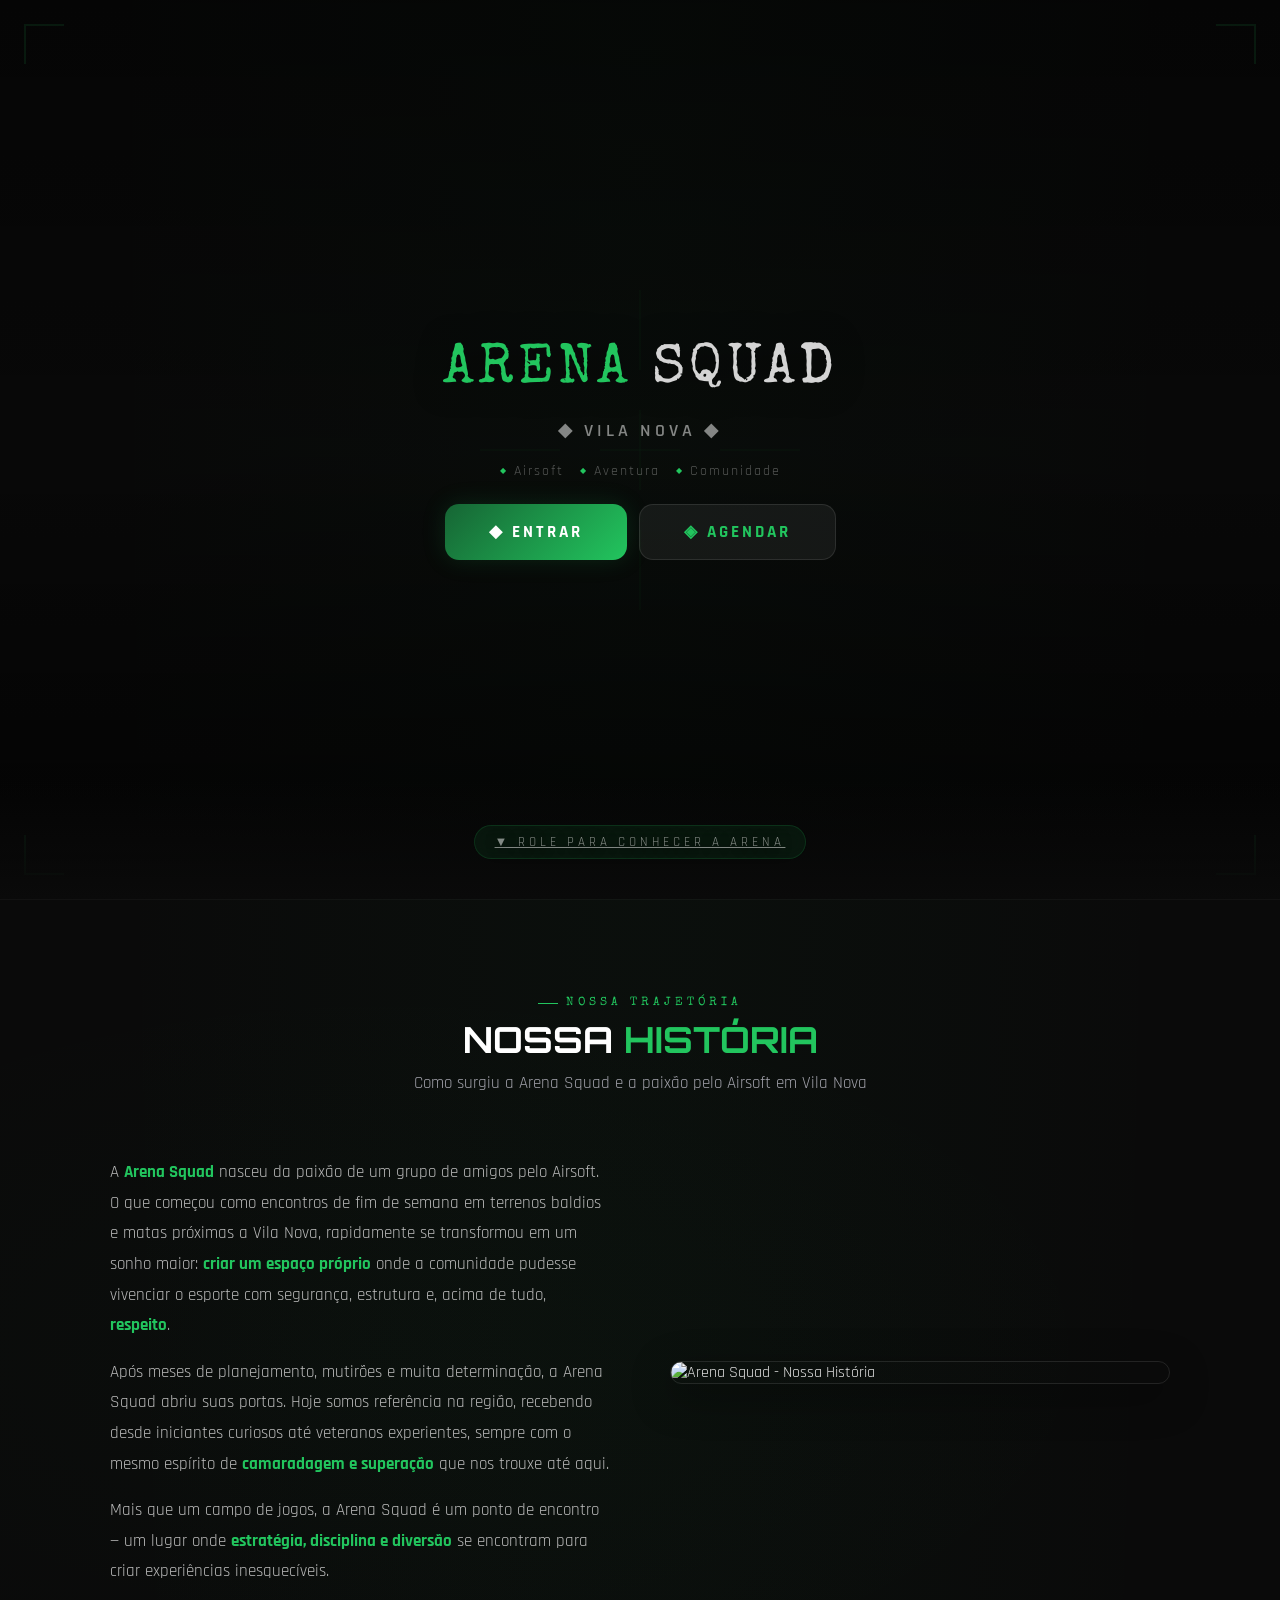
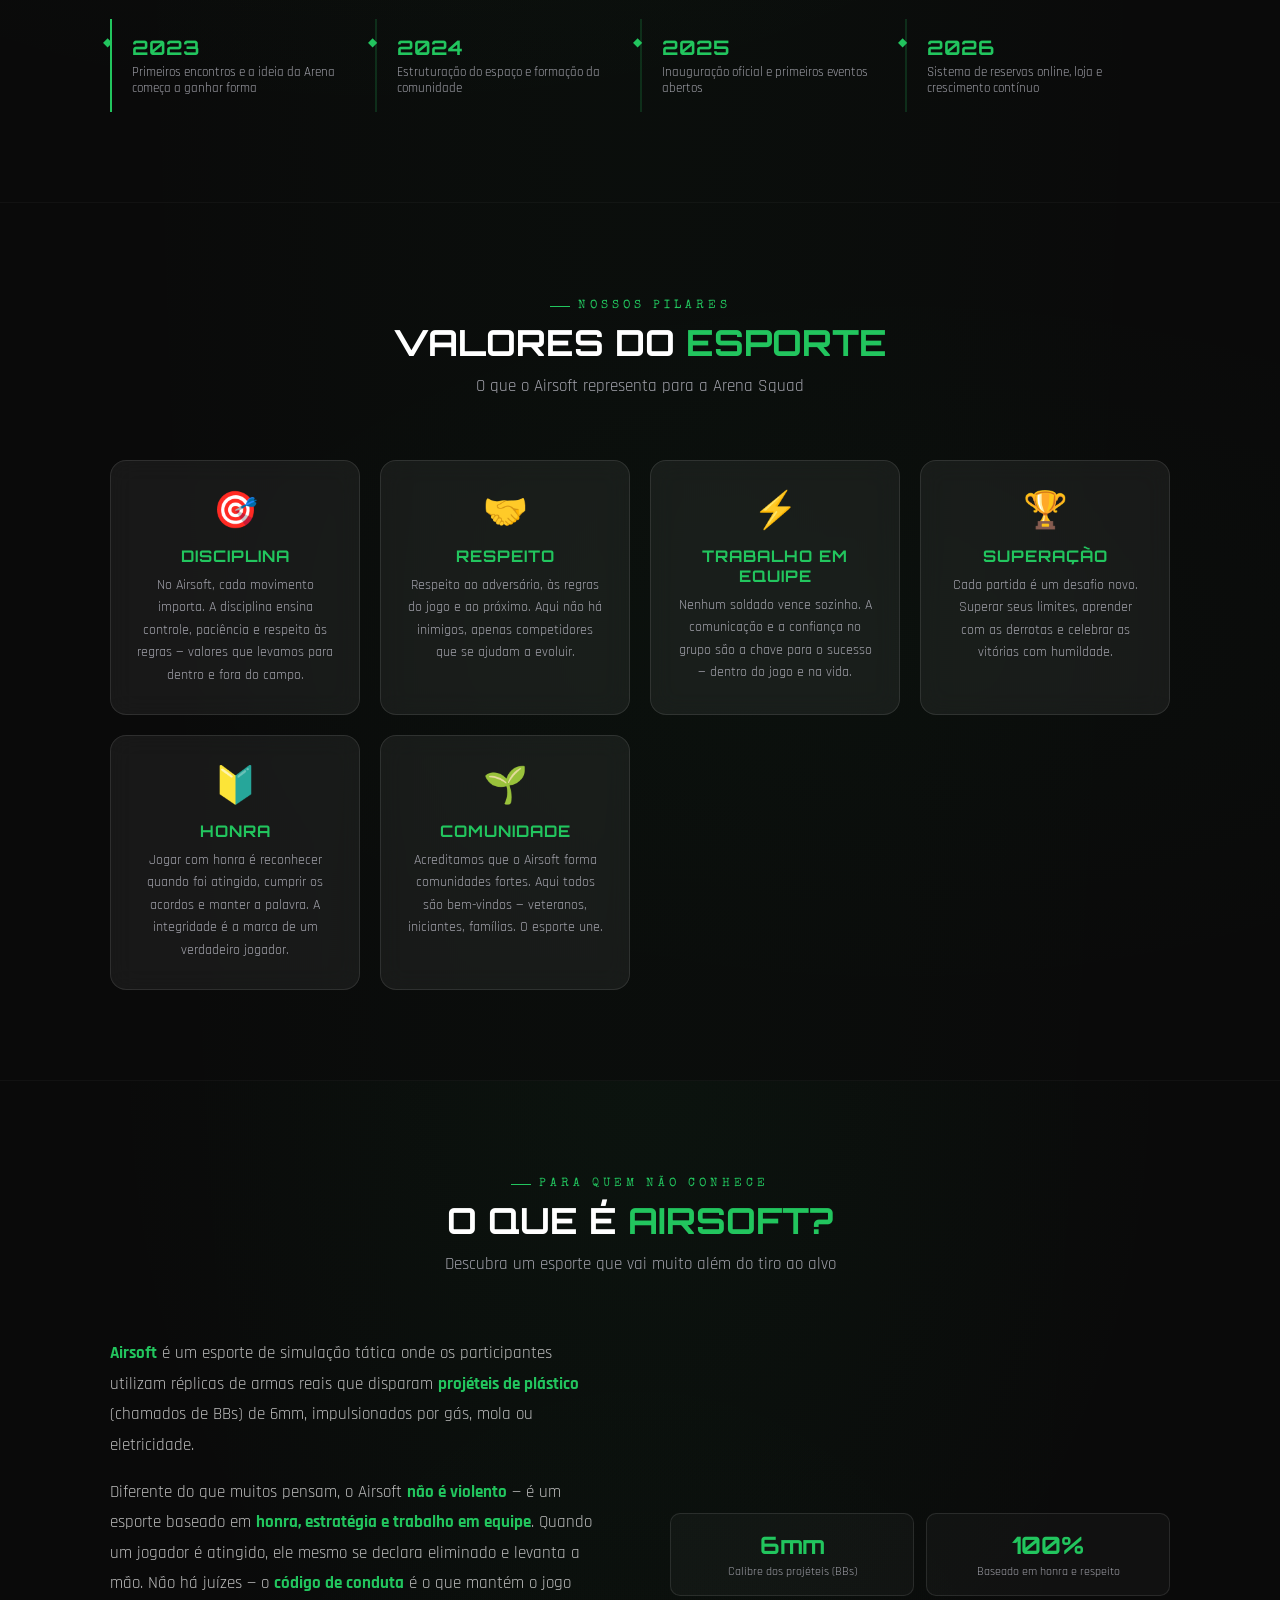
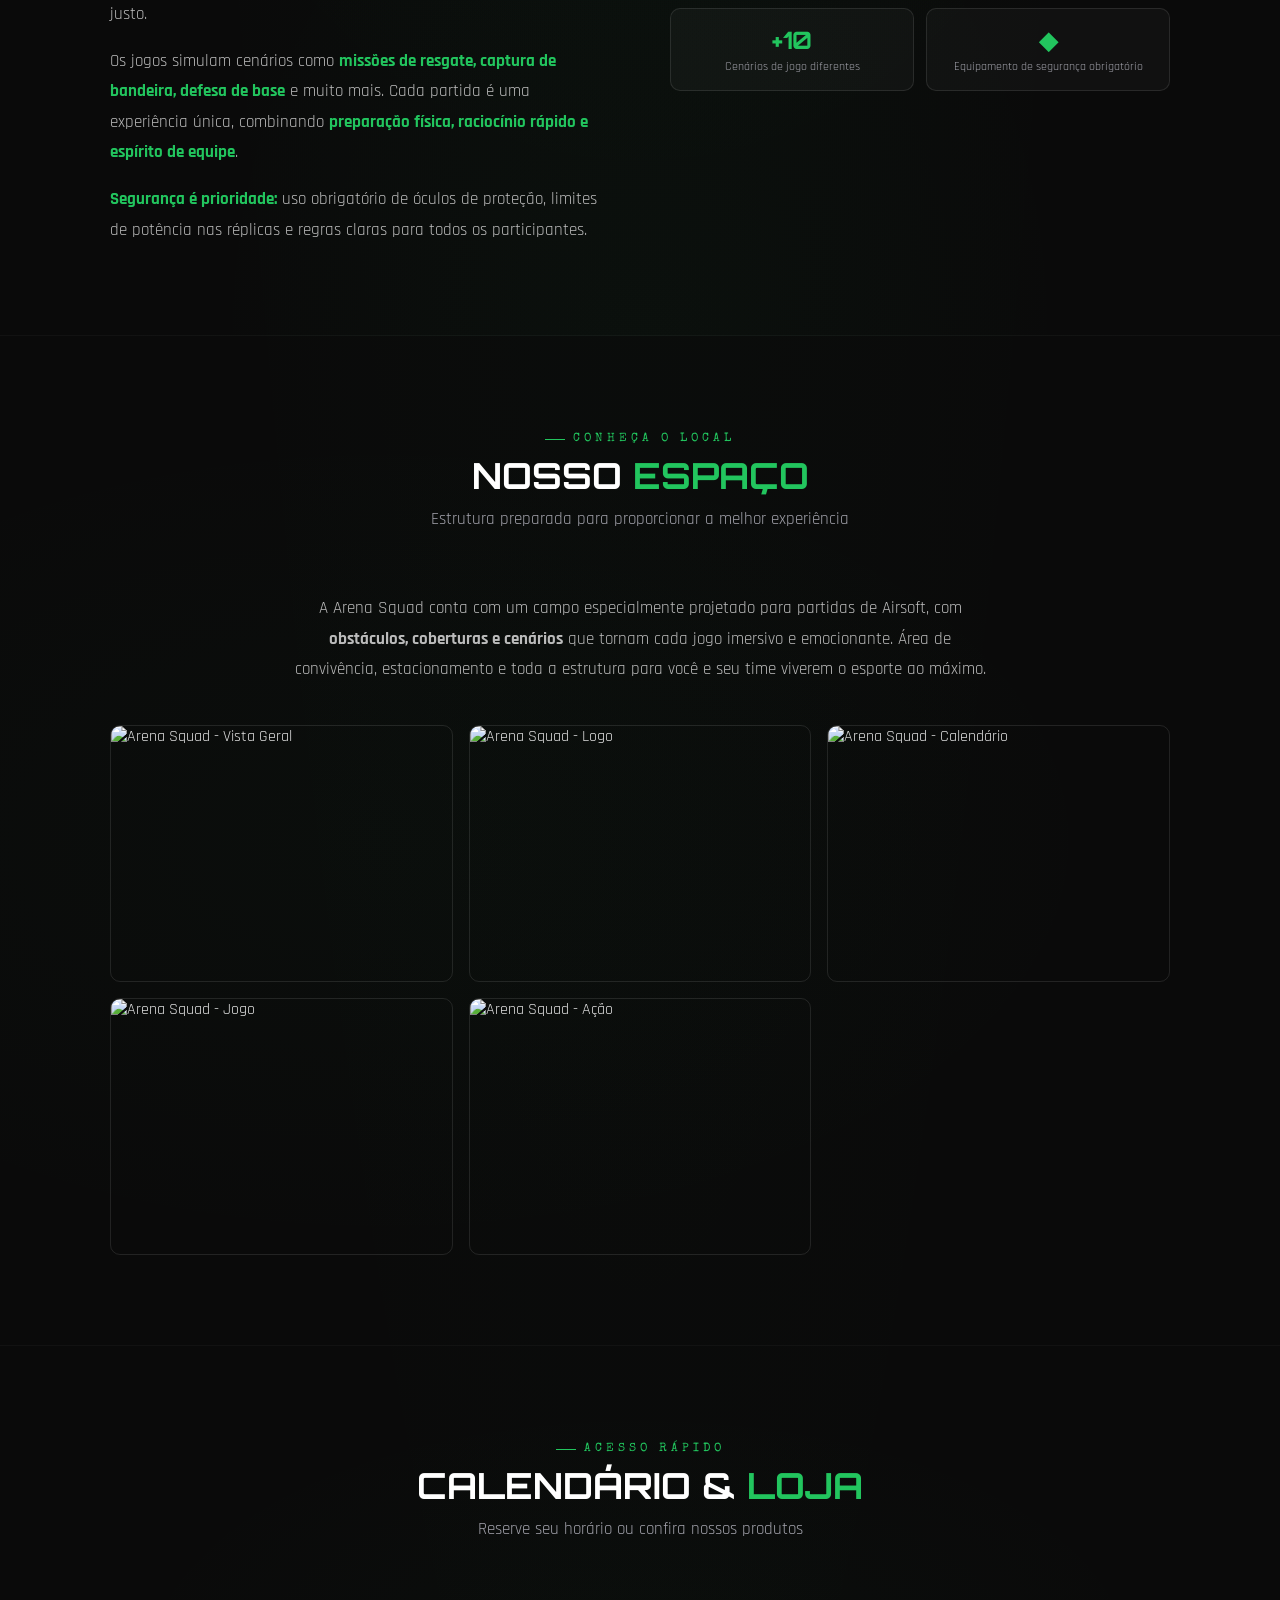
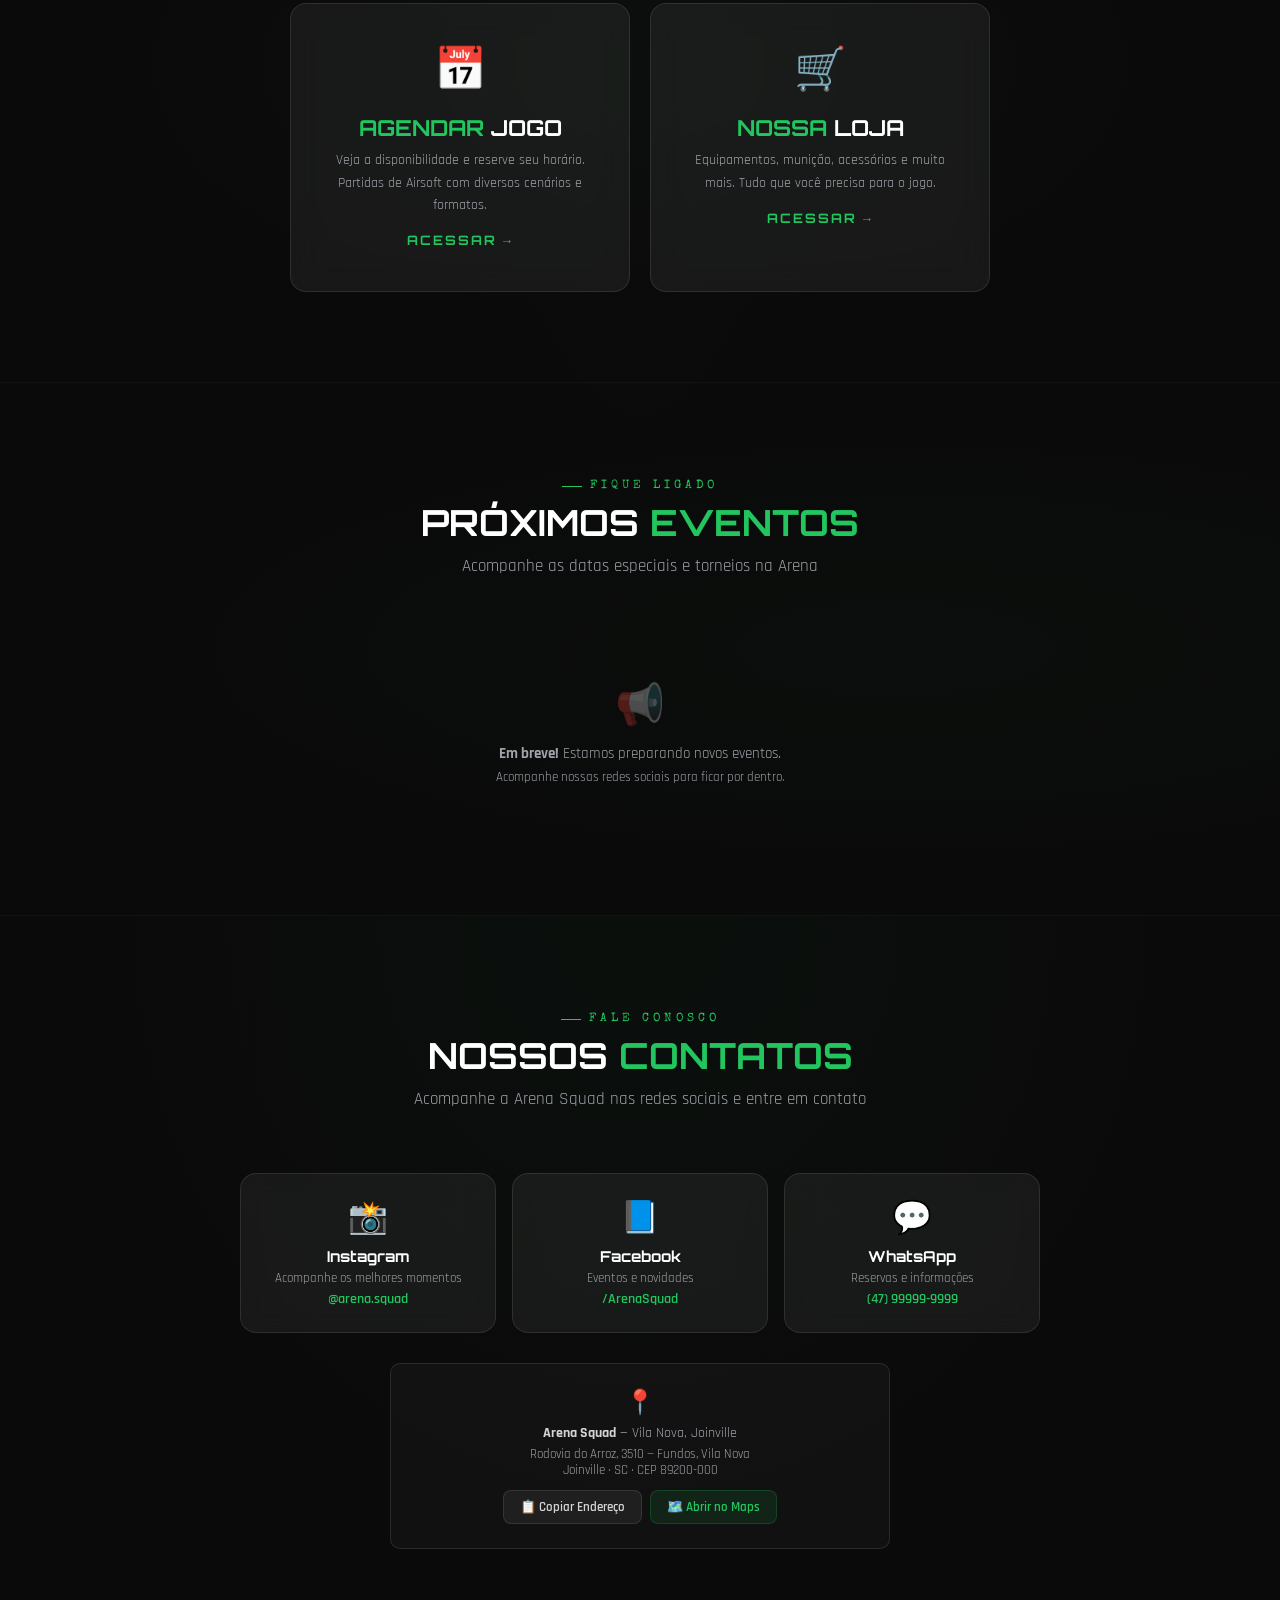
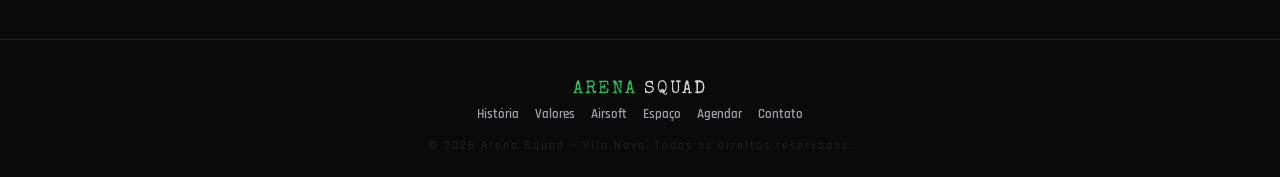
==== commit 3c2a30a8: "Dashboard admin + logo removida + toasts sync removidos" ====
--- a/index.html
+++ b/index.html
@@ -1046,9 +1046,6 @@
         <div class="hero-corner br"></div>
 
         <div class="hero-content">
-            <div class="hero-logo-wrapper">
-                <img src="Logo verde.jpeg" alt="Arena Squad" class="hero-logo" />
-            </div>
             <h1 class="hero-title"><span class="arena">ARENA</span> <span class="squad">SQUAD</span></h1>
             <p class="hero-sub">◆ VILA NOVA ◆</p>
             <div class="hero-badges">
